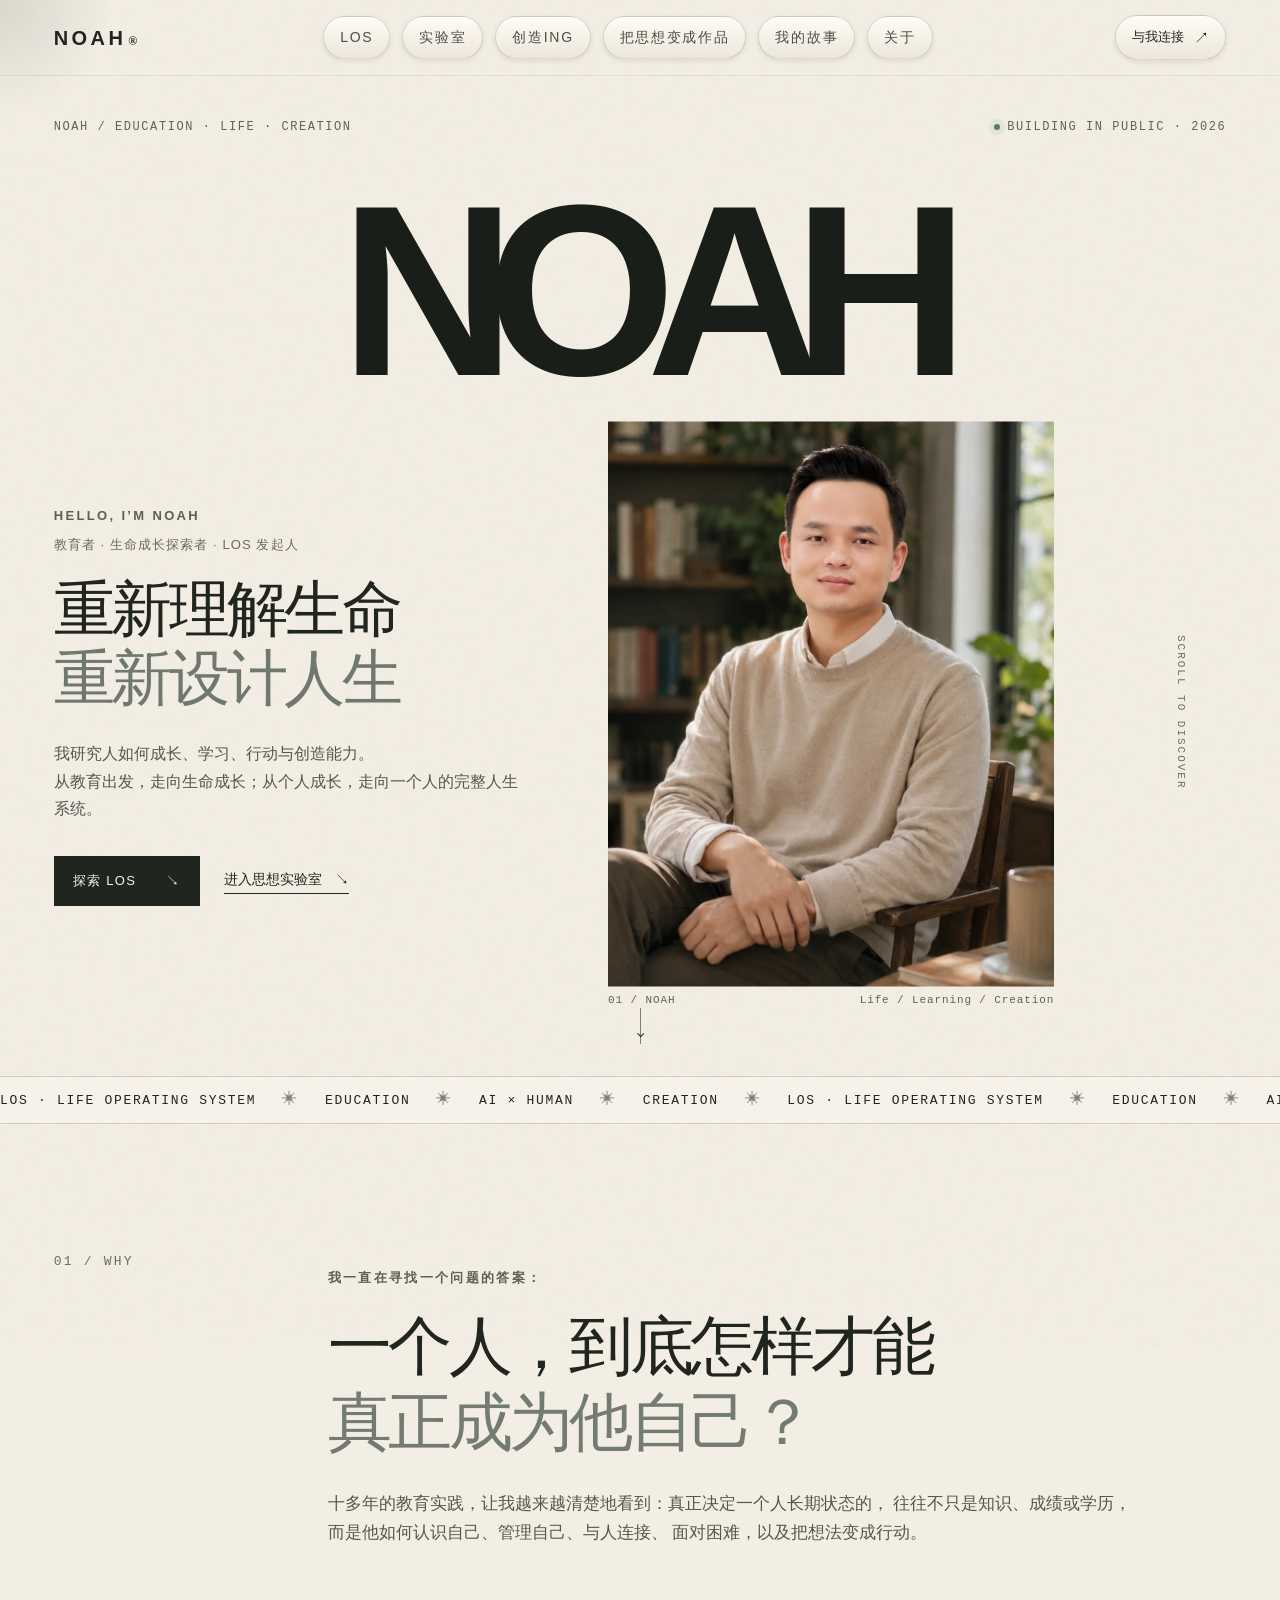
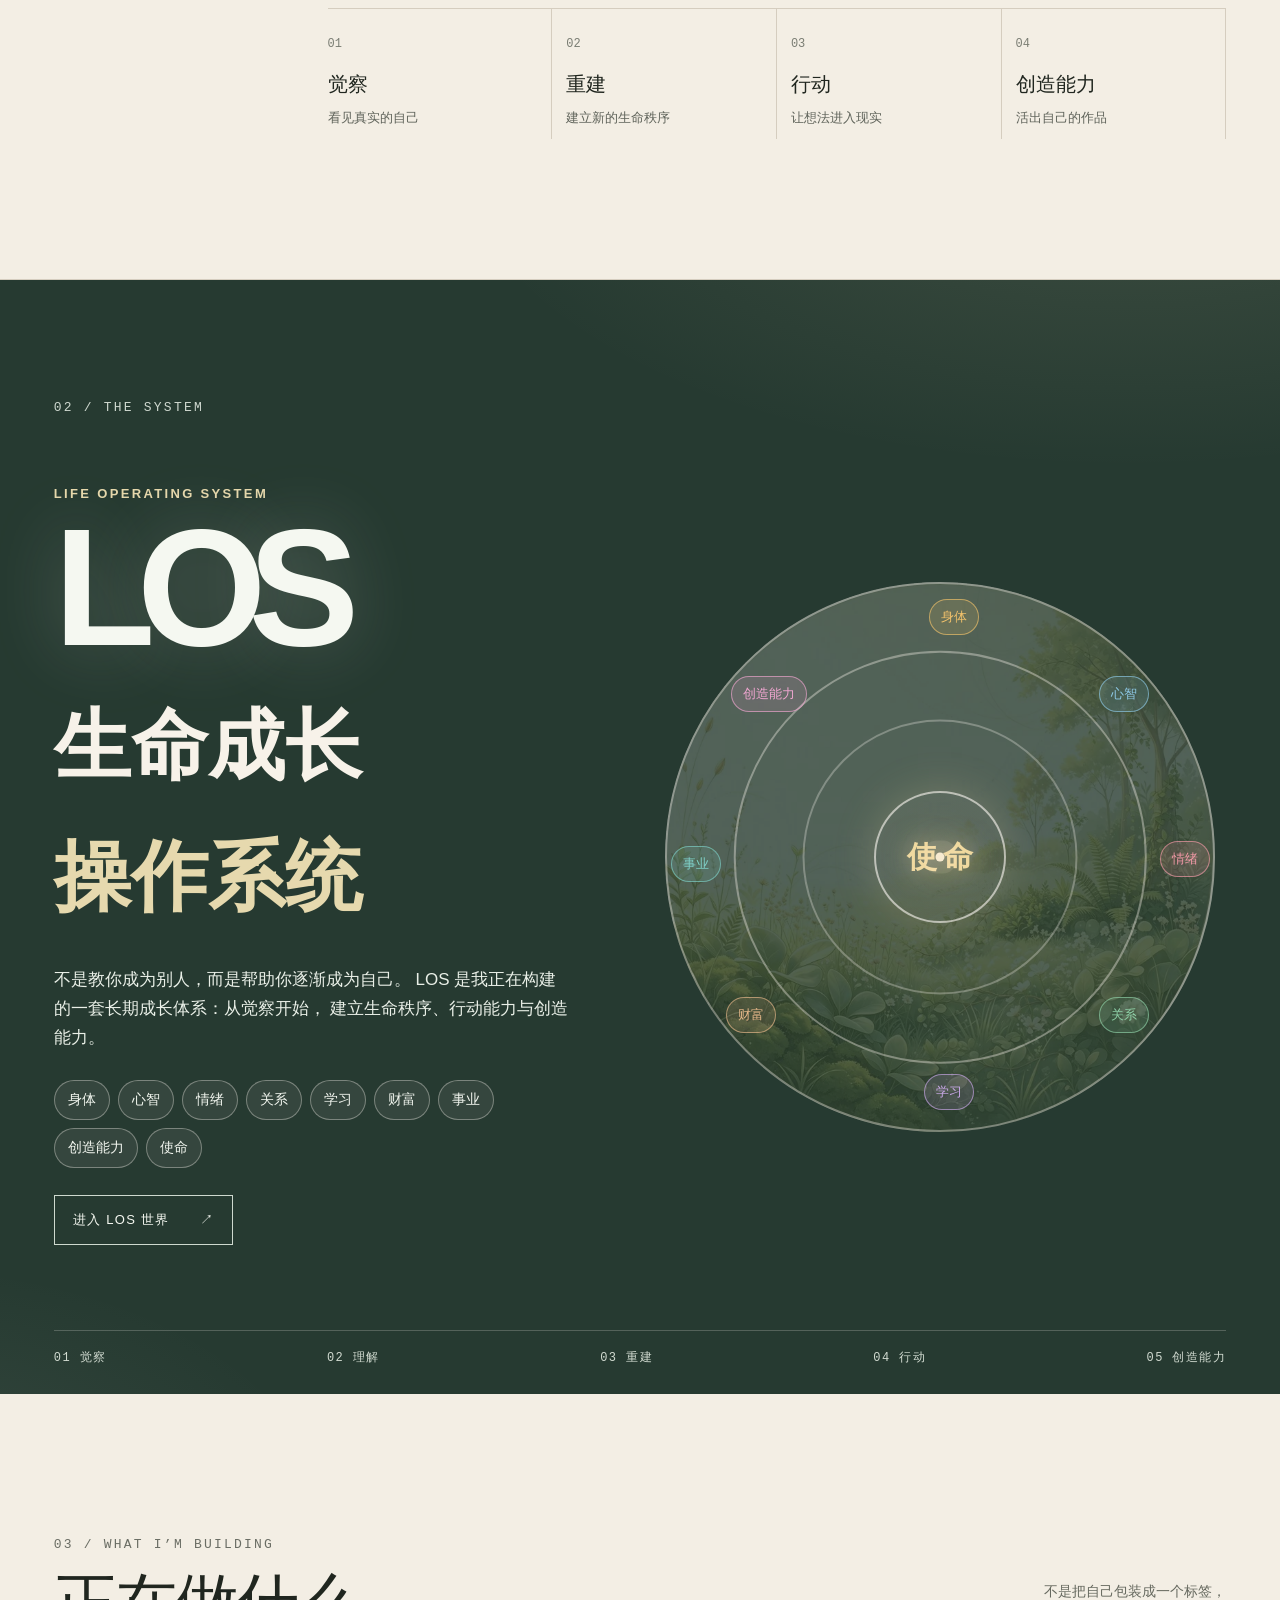
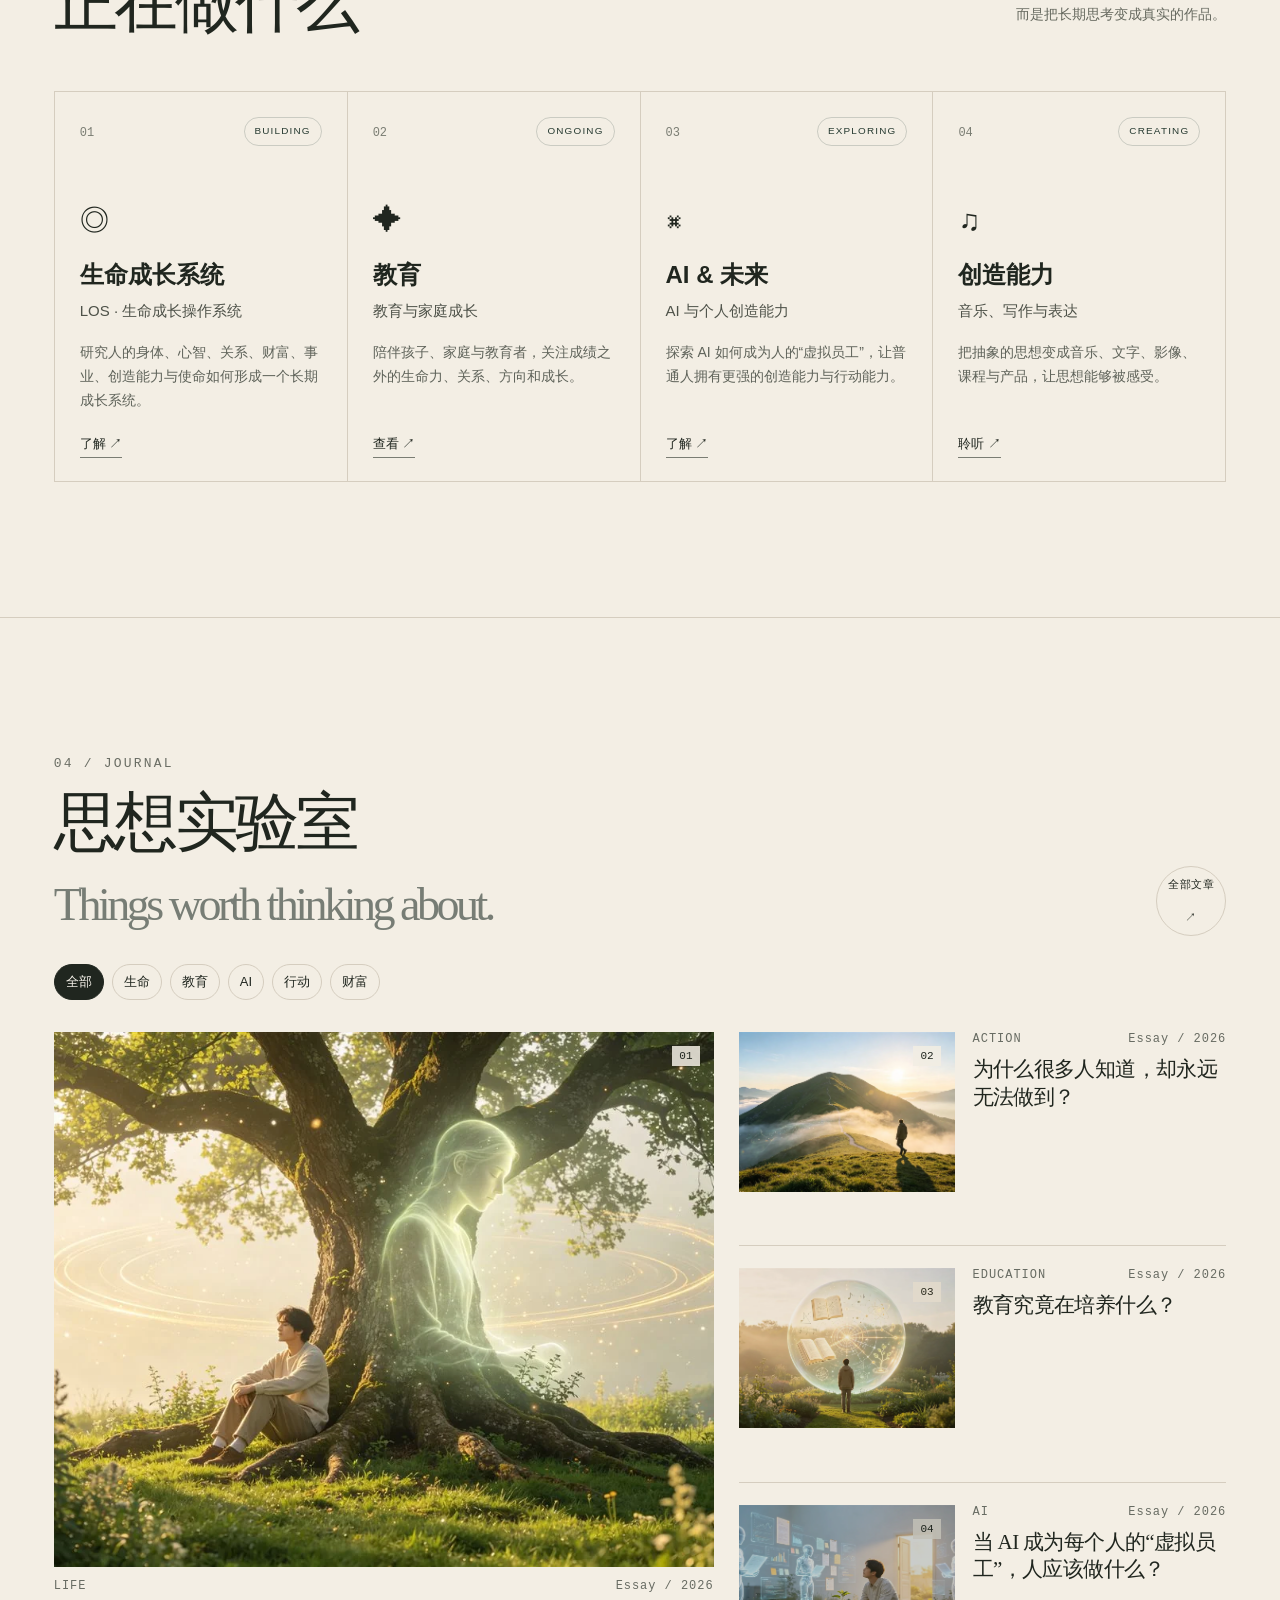
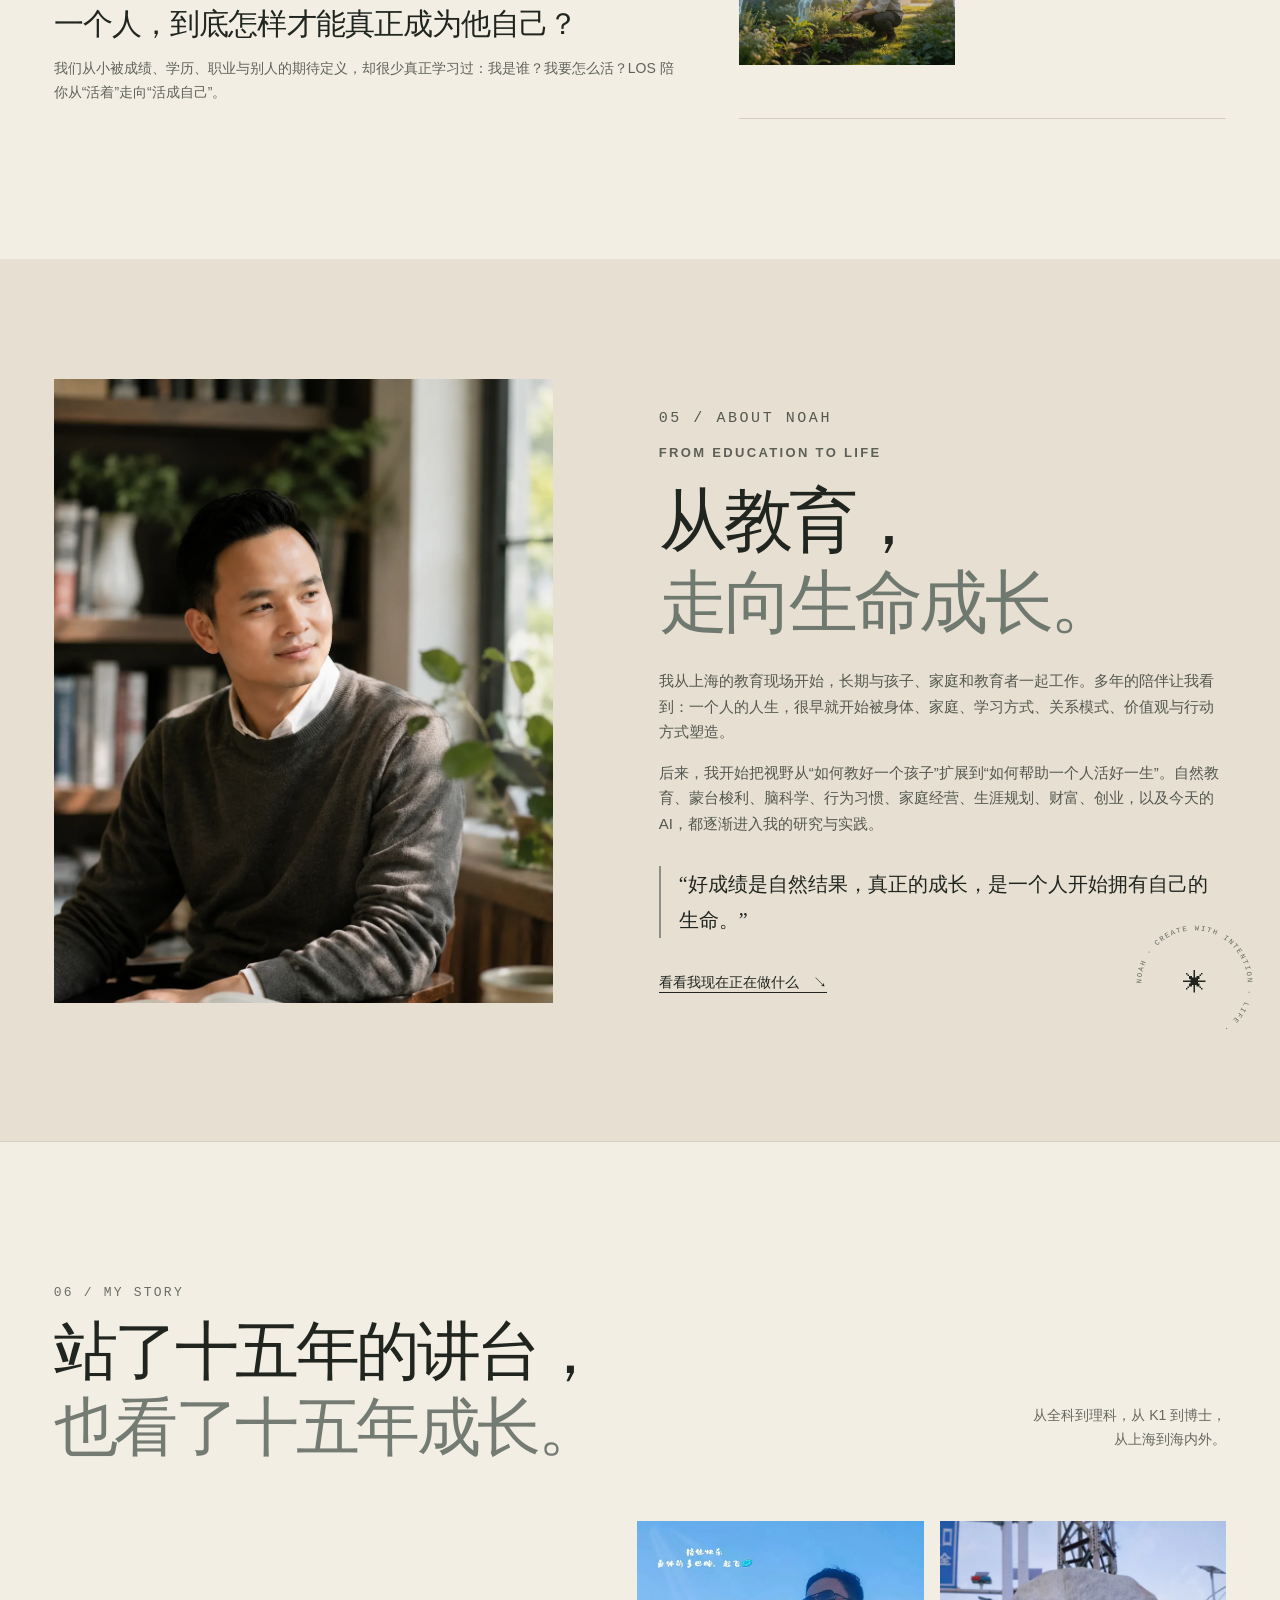
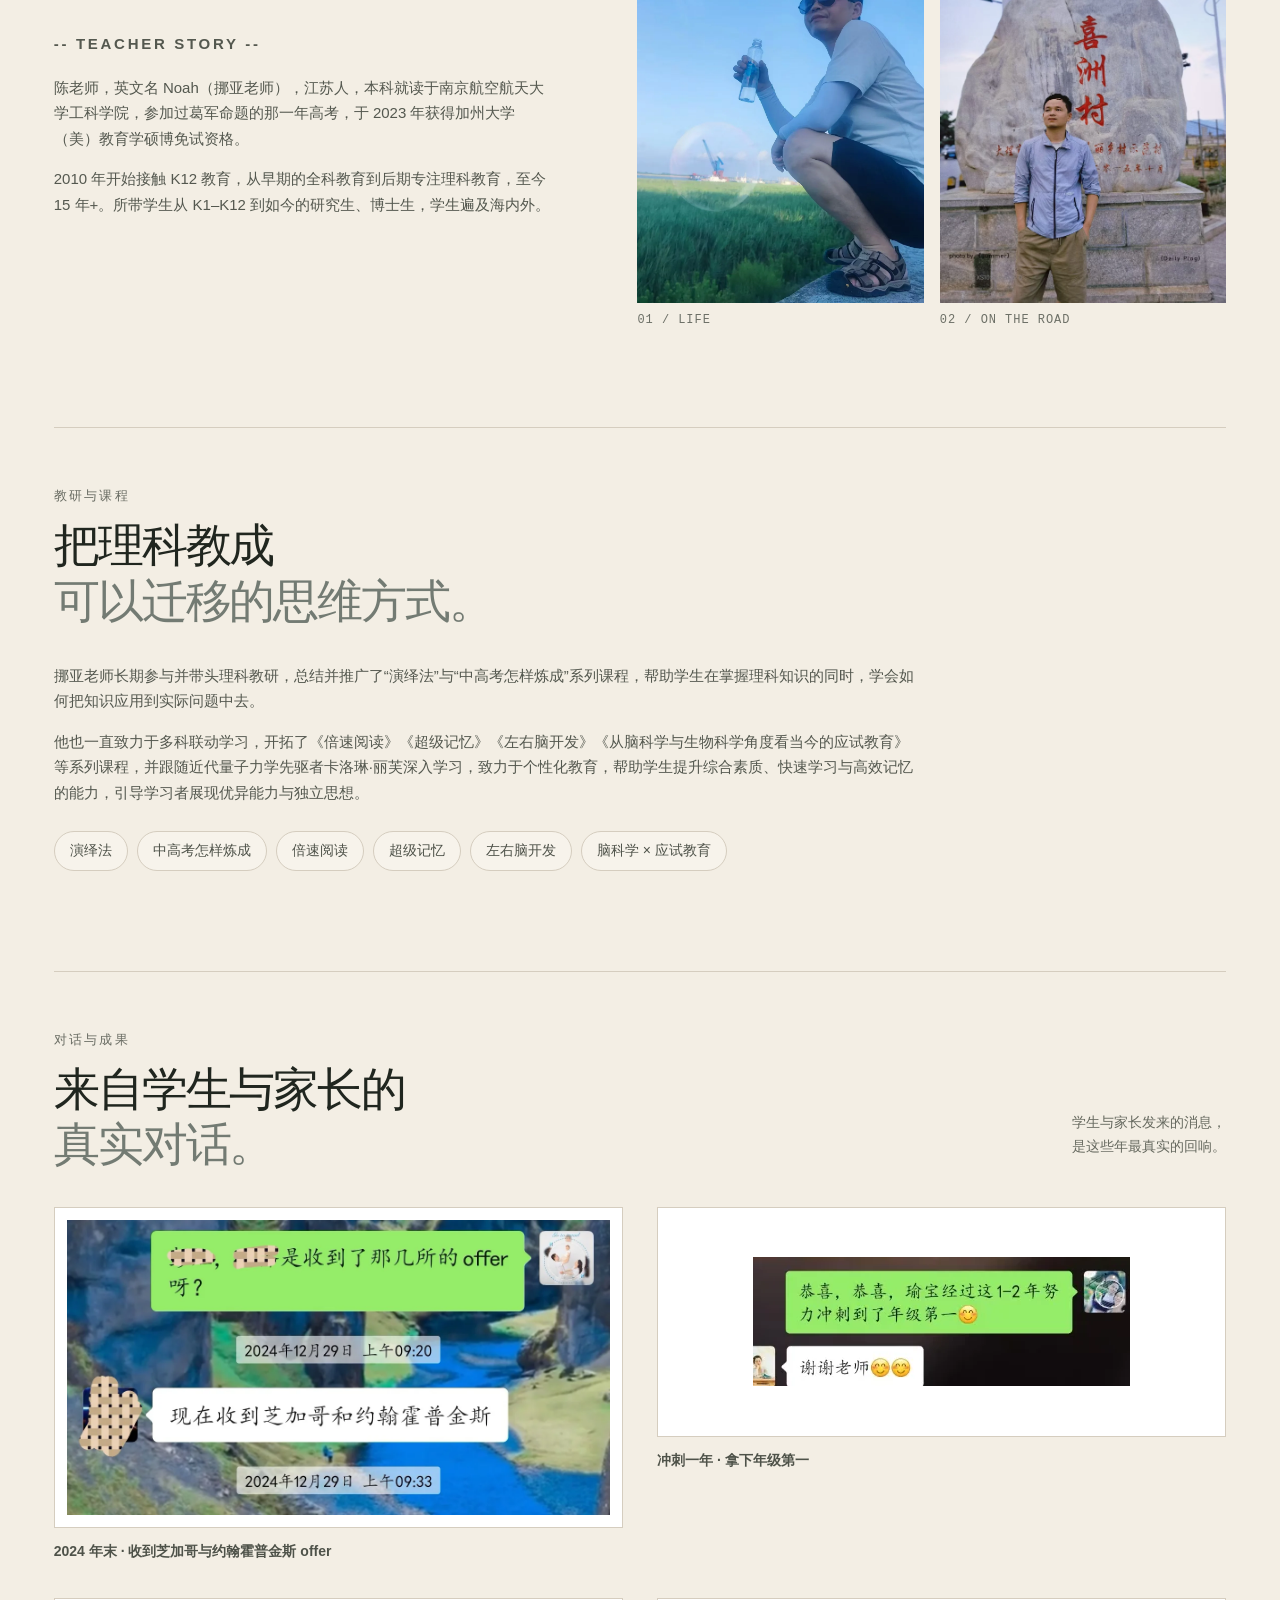
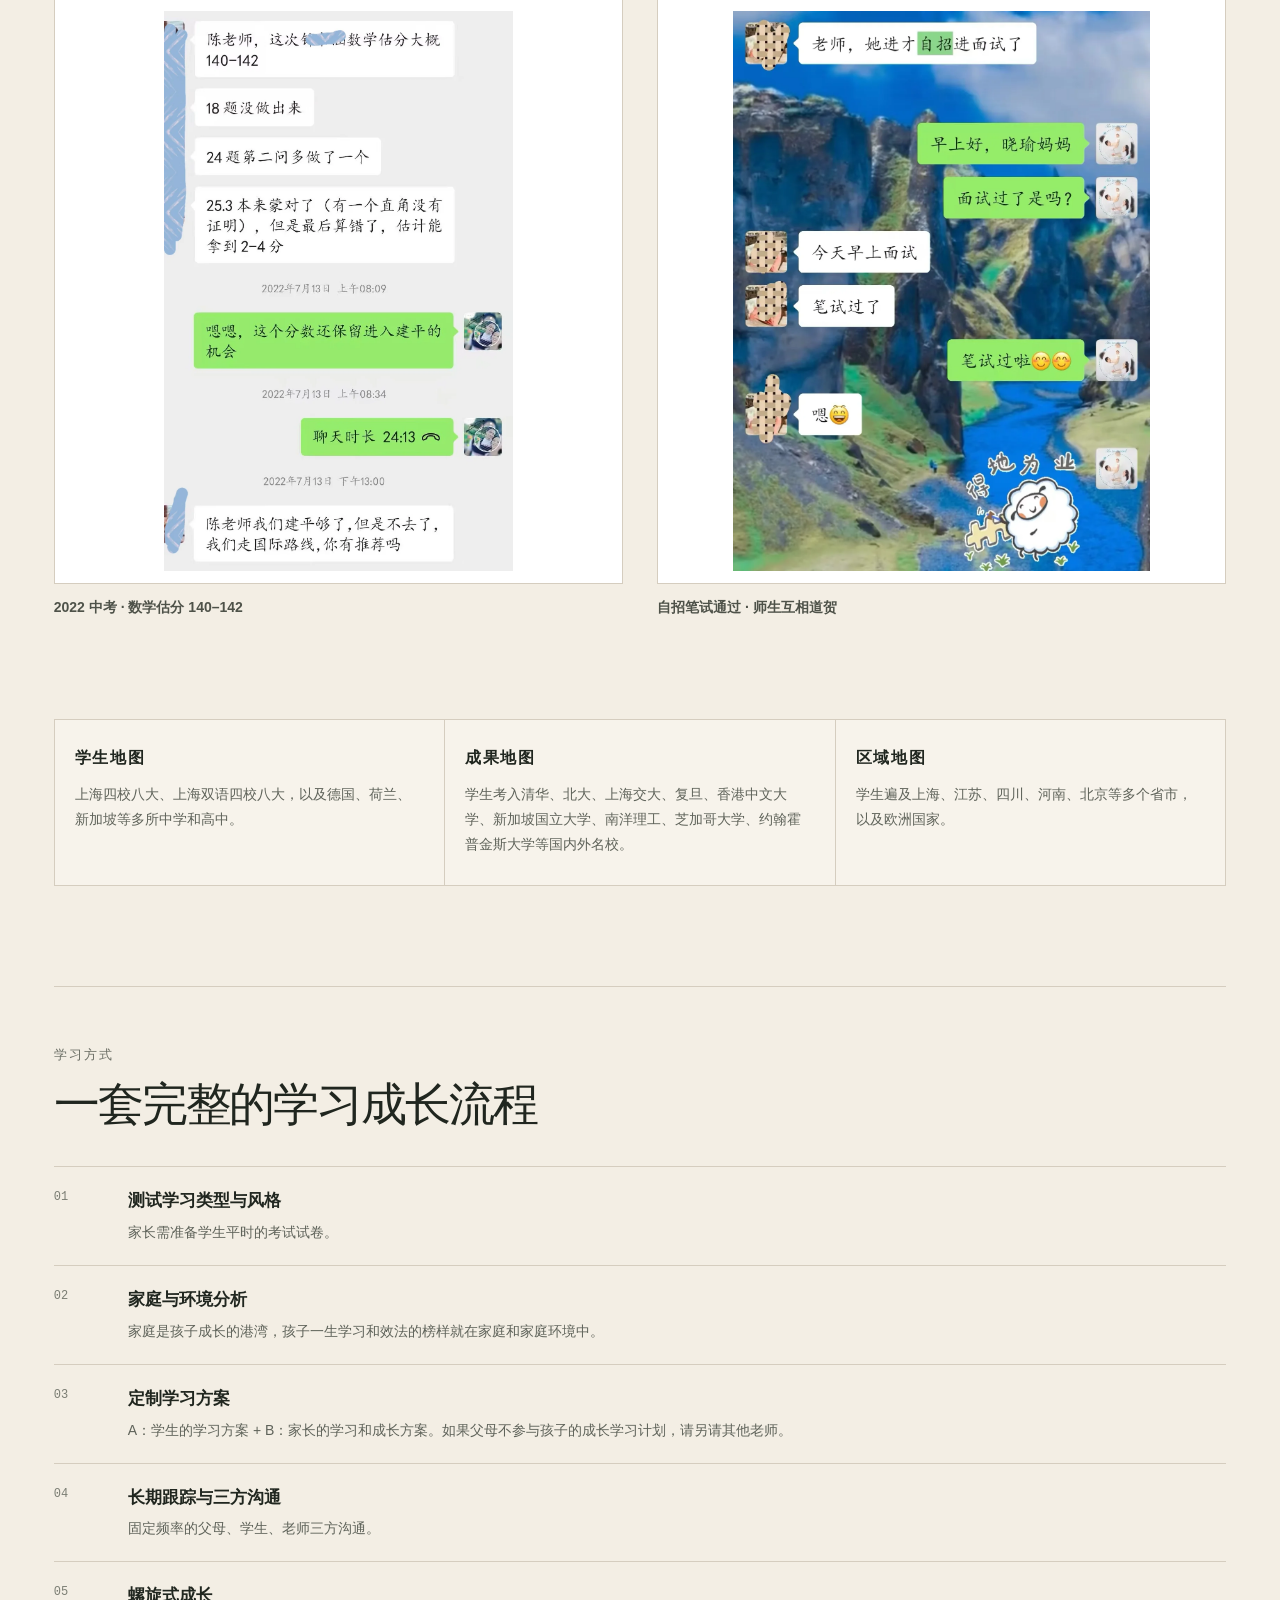
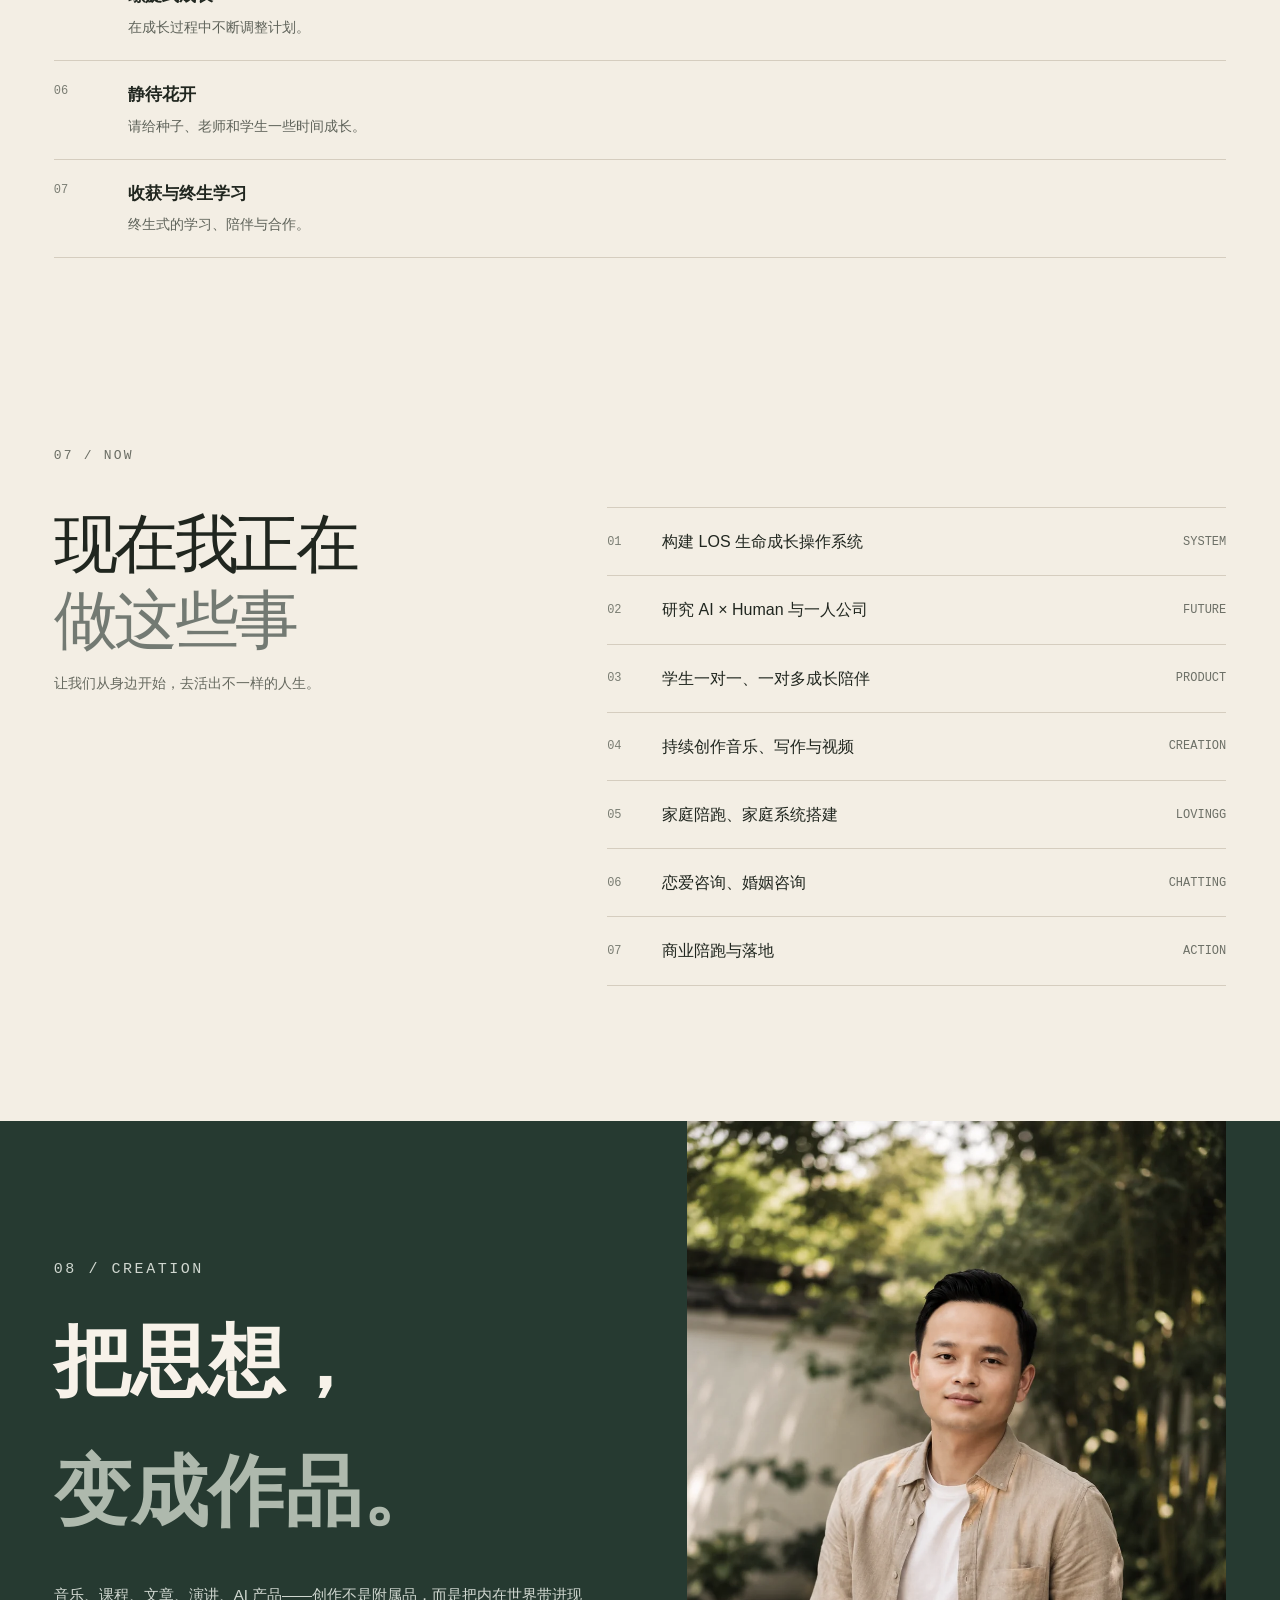
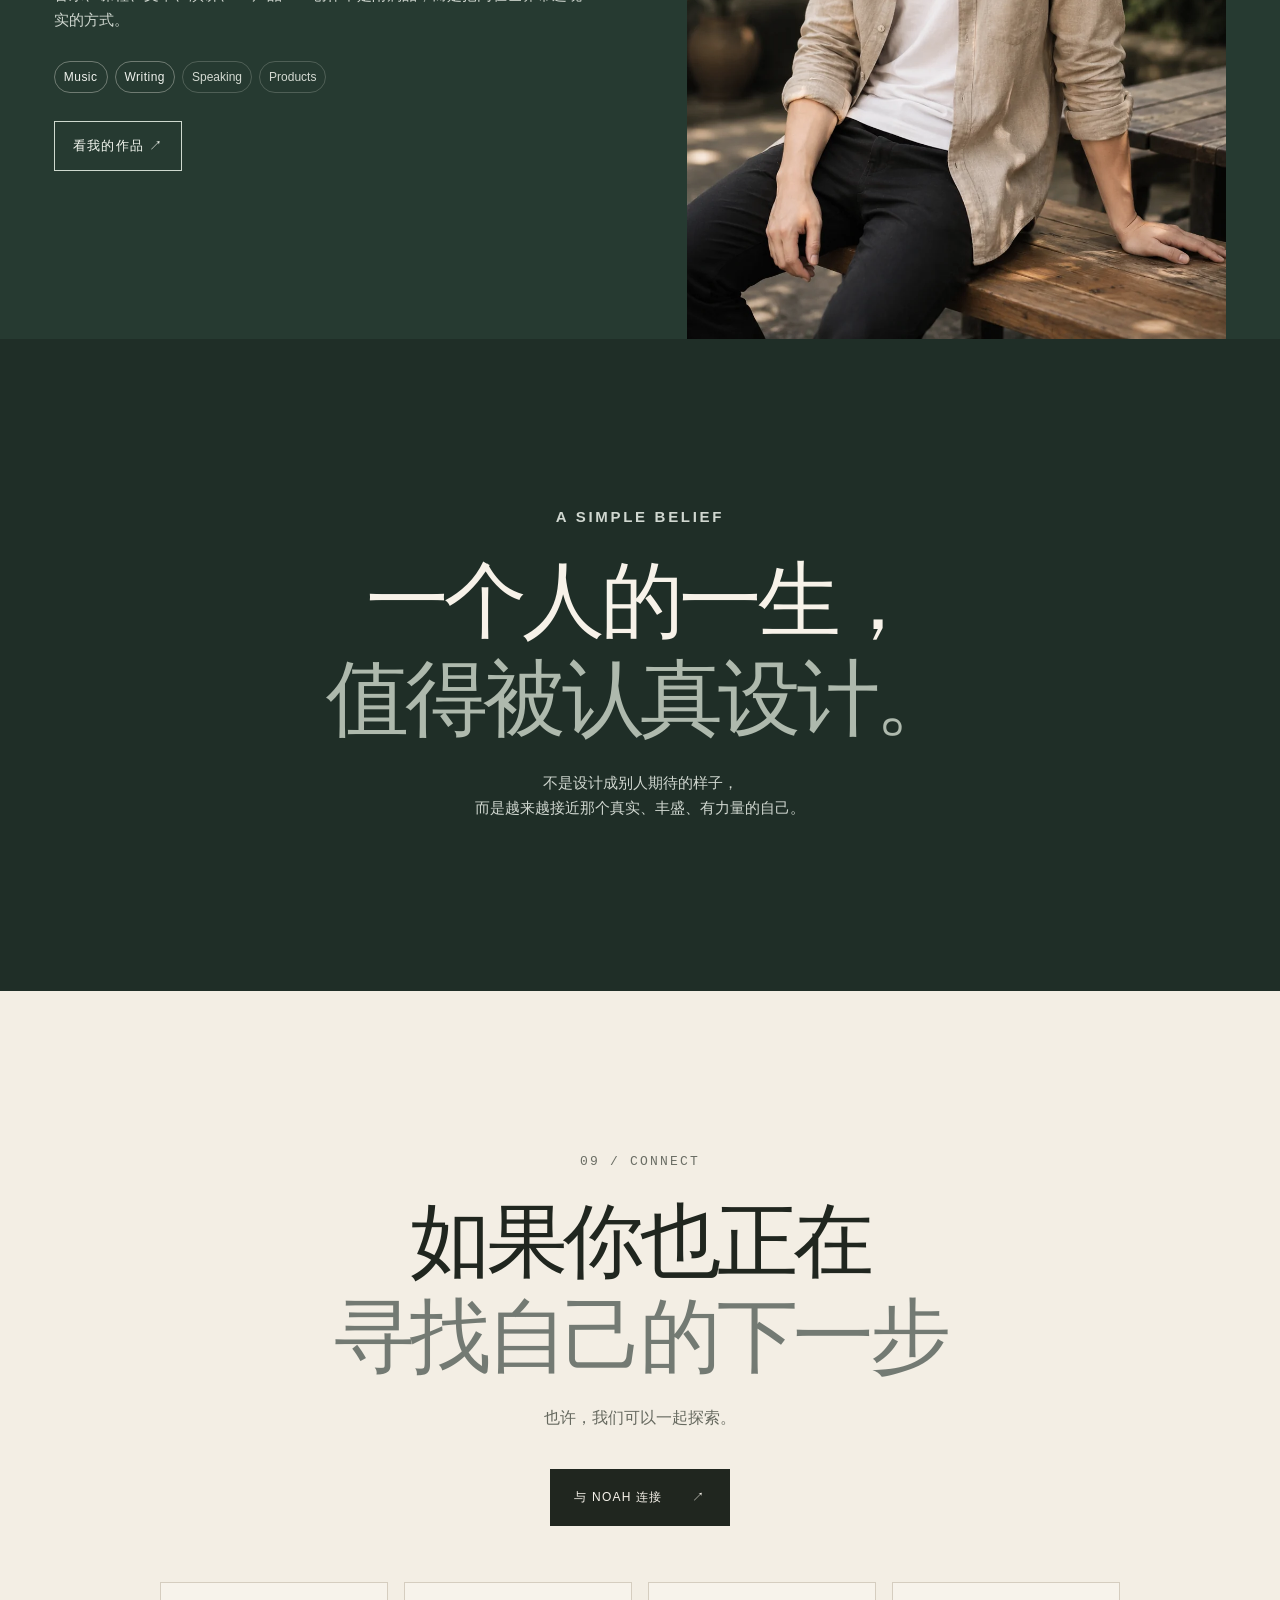
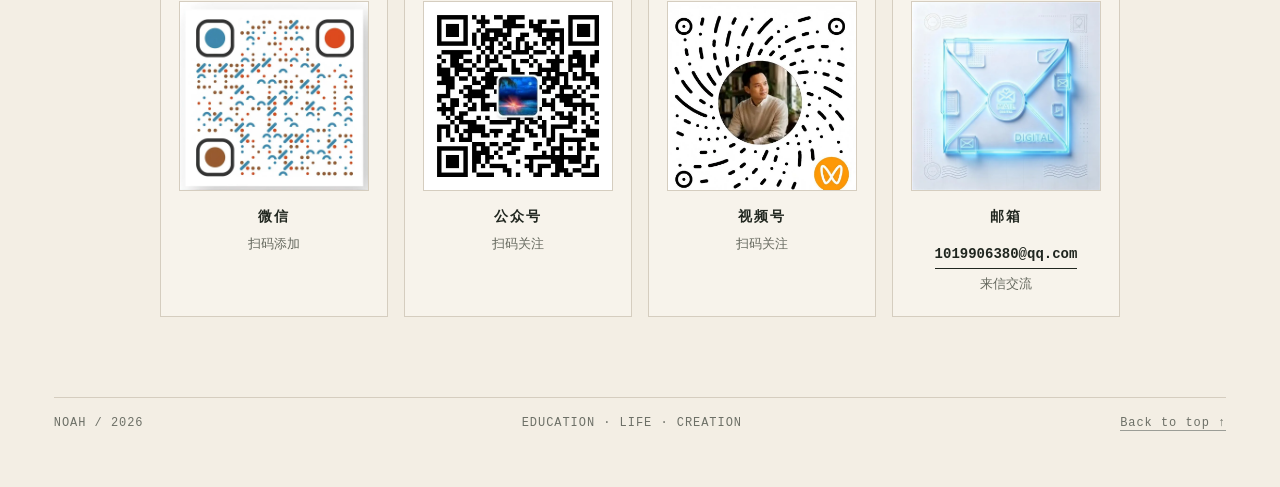
==== index.html @ 584a19ba "Add files via upload" ====
<!doctype html>
<html lang="zh-CN">
<head>
  <meta charset="utf-8">
  <meta name="viewport" content="width=device-width, initial-scale=1">
  <meta name="description" content="NOAH｜教育者、生命成长探索者、LOS生命成长操作系统发起人。探索生命成长、教育、AI与个人创造能力。">
  <meta name="theme-color" content="#f3efe5">
  <meta property="og:title" content="NOAH — Life / Learning / Creation">
  <meta property="og:description" content="重新理解生命，重新设计人生。">
  <link rel="icon" href="favicon.svg" type="image/svg+xml">
  <title>NOAH — Life / Learning / Creation</title>
  <link rel="stylesheet" href="styles.css">
</head>
<body>
  <div class="grain" aria-hidden="true"></div>
  <div class="cursor-glow" aria-hidden="true"></div>
  <div class="scroll-progress" aria-hidden="true"></div>

  <header class="site-header">
    <a class="brand magnetic" href="#top" data-strength="8">NOAH<span>®</span></a>
    <nav class="desktop-nav" aria-label="主导航">
      <a href="#los">LOS</a>
      <a href="#journal">实验室</a>
      <a href="#building">创造ing</a>
      <a href="#creation">把思想变成作品</a>
      <a href="#story">我的故事</a>
      <a href="#about">关于</a>
    </nav>
    <button class="connect-button magnetic" data-strength="12" type="button" data-open="connect">
      <span>与我连接</span><b>↗</b>
    </button>
    <button class="menu-button" type="button" aria-expanded="false" aria-label="打开导航"><i></i><i></i></button>
  </header>

  <div class="mobile-menu" aria-hidden="true">
    <a href="#los">生命成长</a>
    <a href="#journal">日志</a>
    <a href="#building">创造能力</a>
    <a href="#creation">把思想变成作品</a>
    <a href="#story">经历</a>
    <a href="#about">关于</a>
    <button type="button" data-open="connect">与我连接 ↗</button>
  </div>

  <main id="top">
    <section class="hero section-shell" data-theme="light">
      <div class="hero-top reveal">
        <span>NOAH / EDUCATION · LIFE · CREATION</span>
        <span class="status"><i></i> Building in public · 2026</span>
      </div>

      <div class="hero-wordmark" aria-label="NOAH">
        <span>N</span><span>O</span><span>A</span><span>H</span>
      </div>

      <div class="hero-stage">
        <div class="hero-copy">
          <p class="eyebrow reveal">Hello, I’m Noah</p>
          <p class="hero-role reveal">教育者 · 生命成长探索者 · LOS 发起人</p>
          <h1 class="reveal delay-1">重新理解生命<br><em>重新设计人生</em></h1>
          <p class="hero-intro reveal delay-2">
            我研究人如何成长、学习、行动与创造能力。<br>
            从教育出发，走向生命成长；从个人成长，走向一个人的完整人生系统。
          </p>
          <div class="hero-actions reveal delay-3">
            <a href="#los" class="pill-button magnetic" data-strength="10">探索 LOS <span>↘</span></a>
            <a href="#journal" class="text-link">进入思想实验室 <span>↘</span></a>
          </div>
        </div>

        <figure class="hero-image reveal image-reveal">
          <div class="parallax-image" data-speed="0.08">
            <img src="assets/noah-hero.webp" alt="Noah">
          </div>
          <figcaption>
            <span>01 / NOAH</span>
            <span>Life / Learning / Creation</span>
          </figcaption>
        </figure>

        <div class="vertical-note">SCROLL TO DISCOVER</div>
      </div>

      <a class="scroll-cue" href="#manifesto" aria-label="向下浏览"><span></span></a>
    </section>

    <section class="marquee" aria-label="核心关键词">
      <div class="marquee-track">
        <span>LOS · LIFE OPERATING SYSTEM</span><i>✳</i>
        <span>EDUCATION</span><i>✳</i>
        <span>AI × HUMAN</span><i>✳</i>
        <span>CREATION</span><i>✳</i>
        <span>LOS · LIFE OPERATING SYSTEM</span><i>✳</i>
        <span>EDUCATION</span><i>✳</i>
        <span>AI × 未来</span><i>✳</i>
        <span>CREATION</span><i>✳</i>
      </div>
    </section>

    <section id="manifesto" class="manifesto section-shell">
      <div class="section-kicker reveal">01 / WHY</div>
      <div class="manifesto-copy">
        <p class="eyebrow reveal">我一直在寻找一个问题的答案：</p>
        <h2 class="reveal">一个人，到底怎样才能<br><em>真正成为他自己？</em></h2>
        <p class="lead reveal">
          十多年的教育实践，让我越来越清楚地看到：真正决定一个人长期状态的，
          往往不只是知识、成绩或学历，而是他如何认识自己、管理自己、与人连接、
          面对困难，以及把想法变成行动。
        </p>
        <div class="principles reveal">
          <div><b>01</b><span>觉察</span><small>看见真实的自己</small></div>
          <div><b>02</b><span>重建</span><small>建立新的生命秩序</small></div>
          <div><b>03</b><span>行动</span><small>让想法进入现实</small></div>
          <div><b>04</b><span>创造能力</span><small>活出自己的作品</small></div>
        </div>
      </div>
    </section>

    <section id="los" class="los">
      <div class="section-shell">
        <div class="section-kicker light reveal">02 / THE SYSTEM</div>
        <div class="los-grid">
          <div class="los-copy">
            <p class="eyebrow light reveal">LIFE OPERATING SYSTEM</p>
            <div class="los-mark reveal">LOS</div>
            <h2 class="reveal">生命成长<br><em>操作系统</em></h2>
            <p class="los-lead reveal">
              不是教你成为别人，而是帮助你逐渐成为自己。
              LOS 是我正在构建的一套长期成长体系：从觉察开始，
              建立生命秩序、行动能力与创造能力。
            </p>
            <div class="los-tags reveal">
              <span>身体</span><span>心智</span><span>情绪</span><span>关系</span><span>学习</span>
              <span>财富</span><span>事业</span><span>创造能力</span><span>使命</span>
            </div>
            <button class="outline-light magnetic" data-strength="8" data-open="los">进入 LOS 世界 <span>↗</span></button>
          </div>
          <div class="los-visual reveal" aria-label="LOS生命成长系统">
            <div class="los-bg"><img src="assets/los-nature.webp" alt="" aria-hidden="true"></div>
            <div class="orbital orbit-a"></div>
            <div class="orbital orbit-b"></div>
            <div class="orbital orbit-c"></div>
            <div class="los-center"><strong>使命</strong></div>
            <span class="orbit-node node-1">身体</span><span class="orbit-node node-2">心智</span>
            <span class="orbit-node node-3">情绪</span><span class="orbit-node node-4">关系</span>
            <span class="orbit-node node-5">学习</span><span class="orbit-node node-6">财富</span>
            <span class="orbit-node node-7">事业</span><span class="orbit-node node-8">创造能力</span>
            <div class="orbit-core"></div>
          </div>
        </div>
        <div class="los-bottom reveal">
          <span>01 觉察</span><span>02 理解</span><span>03 重建</span><span>04 行动</span><span>05 创造能力</span>
        </div>
      </div>
    </section>

    <section id="building" class="building section-shell">
      <div class="section-heading">
        <div><p class="section-kicker reveal">03 / WHAT I’M BUILDING</p><h2 class="reveal">正在做什么</h2></div>
        <p class="heading-note reveal">不是把自己包装成一个标签，<br>而是把长期思考变成真实的作品。</p>
      </div>
      <div class="building-grid">
        <article class="build-card featured reveal">
          <span class="index">01</span><span class="build-status">BUILDING</span><div class="build-icon">◎</div>
          <h3>生命成长系统</h3><p class="sub">LOS · 生命成长操作系统</p>
          <p>研究人的身体、心智、关系、财富、事业、创造能力与使命如何形成一个长期成长系统。</p>
          <button class="card-link" data-open="los">了解 <span>↗</span></button>
        </article>
        <article class="build-card reveal">
          <span class="index">02</span><span class="build-status">ONGOING</span><div class="build-icon">✦</div>
          <h3>教育</h3><p class="sub">教育与家庭成长</p>
          <p>陪伴孩子、家庭与教育者，关注成绩之外的生命力、关系、方向和成长。</p>
          <button class="card-link" data-open="education">查看 <span>↗</span></button>
        </article>
        <article class="build-card reveal">
          <span class="index">03</span><span class="build-status">EXPLORING</span><div class="build-icon">⌘</div>
          <h3>AI & 未来</h3><p class="sub">AI 与个人创造能力</p>
          <p>探索 AI 如何成为人的“虚拟员工”，让普通人拥有更强的创造能力与行动能力。</p>
          <button class="card-link" data-open="ai">了解 <span>↗</span></button>
        </article>
        <article class="build-card reveal">
          <span class="index">04</span><span class="build-status">CREATING</span><div class="build-icon">♫</div>
          <h3>创造能力</h3><p class="sub">音乐、写作与表达</p>
          <p>把抽象的思想变成音乐、文字、影像、课程与产品，让思想能够被感受。</p>
          <button class="card-link" data-open="creation">聆听 <span>↗</span></button>
        </article>
      </div>
    </section>

    <section id="journal" class="journal section-shell">
      <div class="journal-head">
        <div><p class="section-kicker reveal">04 / JOURNAL</p><h2 class="reveal">思想实验室<br><em>Things worth thinking about.</em></h2></div>
        <button class="circle-link magnetic reveal" data-strength="10" data-open="journal">全部文章 <span>↗</span></button>
      </div>
      <div class="filter-row reveal">
        <button class="filter active" data-filter="all">全部</button>
        <button class="filter" data-filter="life">生命</button>
        <button class="filter" data-filter="education">教育</button>
        <button class="filter" data-filter="ai">AI</button>
        <button class="filter" data-filter="action">行动</button>
        <button class="filter" data-filter="wealth">财富</button>
      </div>

      <div class="journal-grid">
        <article class="journal-card hero-story reveal" data-category="life" data-open="article-1">
          <div class="journal-image"><img src="assets/journal-life.webp" alt="大树下静坐的生命成长"><span>01</span></div>
          <div class="meta"><span>LIFE</span><span>Essay / 2026</span></div>
          <h3>一个人，到底怎样才能真正成为他自己？</h3>
          <p>我们从小被成绩、学历、职业与别人的期待定义，却很少真正学习过：我是谁？我要怎么活？LOS 陪你从“活着”走向“活成自己”。</p>
          <div class="article-body">
            <p>我们从小被成绩、学历、职业、家庭角色和别人的期待定义，却很少有人真正学习过：我是谁？我想成为什么样的人？我这一生究竟要怎么活？</p>
            <p>LOS 生命成长系统，关注的不是教你成为“更优秀的别人”，而是帮助你觉察自己、理解自己、认识自己的天赋与需要，重新建立身体、情绪、关系、认知、事业与使命之间的生命秩序。</p>
            <p>因为真正的成长，不是拥有更多，而是越来越清楚：我是谁，我要什么，我为什么而活，以及如何把想法变成真实的人生。</p>
            <p>LOS，陪你从“活着”走向“活成自己”。</p>
          </div>
        </article>

        <div class="journal-side">
          <article class="journal-card compact reveal" data-category="action" data-open="article-2">
            <div class="compact-image"><img src="assets/journal-action.webp" alt="山顶看日出的人"><span>02</span></div>
            <div><div class="meta"><span>ACTION</span><span>Essay / 2026</span></div><h3>为什么很多人知道，却永远无法做到？</h3>
            <div class="article-body">
              <p>我们并不缺知识。很多人知道应该早睡、运动、阅读、学习，也知道应该改变自己，可真正能够持续做到的人却并不多。</p>
              <p>因为知道，是认知层面的改变；做到，是整个生命系统的改变。行动不仅取决于意志力，还受到身体状态、情绪、注意力、环境、习惯以及即时反馈的影响。</p>
              <p>所以，真正的成长不是不断给自己增加知识，而是建立一套能够让认知进入行动、行动形成反馈、反馈推动迭代的系统。LOS 关注的，正是这条从“我知道”到“我做到”，再到“我成为”的完整路径。</p>
              <p>成长，不是懂得更多，而是让知道的事情真正发生在生命里。</p>
            </div>
            </div>
          </article>
          <article class="journal-card compact reveal" data-category="education" data-open="article-3">
            <div class="compact-image warm"><img src="assets/journal-edu.webp" alt="花园中发光的知识球体"><span>03</span></div>
            <div><div class="meta"><span>EDUCATION</span><span>Essay / 2026</span></div><h3>教育究竟在培养什么？</h3>
            <div class="article-body">
              <p>如果教育只留下分数，孩子即使考上了好学校，也可能依然不知道自己是谁、喜欢什么、想去哪里，更不知道如何面对真实世界。</p>
              <p>真正的教育，不只是把知识装进孩子的大脑，更重要的是帮助一个人认识自己、发展天赋、建立思考能力、学会与人相处，并拥有面对挫折和选择人生的能力。</p>
              <p>我们希望培养的，不只是一个会考试的孩子，而是一个有生命力、有判断力、有责任感，能够认识自己、创造价值，并为自己人生负责的人。</p>
              <p>教育的终点，不是标准答案，而是一个真正能够走向世界、活出自己的人。</p>
            </div>
            </div>
          </article>
          <article class="journal-card compact reveal" data-category="ai" data-open="article-4">
            <div class="compact-image darken"><img src="assets/journal-ai.webp" alt="人与 AI 在花园中"><span>04</span></div>
            <div><div class="meta"><span>AI</span><span>Essay / 2026</span></div><h3>当 AI 成为每个人的“虚拟员工”，人应该做什么？</h3>
            <div class="article-body">
              <p>当 AI 可以帮助我们执行任务、搜索信息、整理资料，甚至完成越来越多的创作，未来真正稀缺的，可能不再只是“会做事的人”，而是知道为什么做、应该做什么，以及要创造什么的人。</p>
              <p>AI 可以替我们提高效率，却无法替我们决定人生的方向。</p>
              <p>所以，AI 时代真正需要升级的，不只是工具，而是人的判断力、创造力、审美力、关系能力与意义感。</p>
              <p>我们要学习的，不是与 AI 比谁更快，而是学会让 AI 成为自己的“虚拟员工”，把时间和生命还给真正重要的事情：思考、创造、连接、选择，并成为自己人生的主人。</p>
            </div>
            </div>
          </article>
        </div>
      </div>
    </section>

    <section id="about" class="about">
      <div class="section-shell about-grid">
        <div class="about-image reveal image-reveal"><img src="assets/noah-study.webp" alt="Noah 在书房"></div>
        <div class="about-copy">
          <p class="section-kicker reveal">05 / ABOUT NOAH</p>
          <p class="eyebrow reveal">From education to life</p>
          <h2 class="reveal">从教育，<br><em>走向生命成长。</em></h2>
          <p class="reveal">我从上海的教育现场开始，长期与孩子、家庭和教育者一起工作。多年的陪伴让我看到：一个人的人生，很早就开始被身体、家庭、学习方式、关系模式、价值观与行动方式塑造。</p>
          <p class="reveal">后来，我开始把视野从“如何教好一个孩子”扩展到“如何帮助一个人活好一生”。自然教育、蒙台梭利、脑科学、行为习惯、家庭经营、生涯规划、财富、创业，以及今天的 AI，都逐渐进入我的研究与实践。</p>
          <div class="quote reveal">“好成绩是自然结果，真正的成长，是一个人开始拥有自己的生命。”</div>
          <a class="text-link reveal" href="#now">看看我现在正在做什么 <span>↘</span></a>
        </div>
        <div class="about-stamp reveal" aria-hidden="true">
          <svg viewBox="0 0 180 180"><defs><path id="circlePath" d="M90,90 m-66,0 a66,66 0 1,1 132,0 a66,66 0 1,1 -132,0"/></defs><text><textPath href="#circlePath">NOAH · CREATE WITH INTENTION · LIFE · </textPath></svg>
          <b>✳</b>
        </div>
      </div>
    </section>

    <section id="story" class="story section-shell">
      <div class="story-heading">
        <div><p class="section-kicker reveal">06 / MY STORY</p><h2 class="reveal">站了十五年的讲台，<br><em>也看了十五年成长。</em></h2></div>
        <p class="heading-note reveal">从全科到理科，从 K1 到博士，<br>从上海到海内外。</p>
      </div>

      <div class="story-grid">
        <div class="story-bio">
          <p class="eyebrow reveal">-- Teacher Story --</p>
          <p class="reveal">陈老师，英文名 Noah（挪亚老师），江苏人，本科就读于南京航空航天大学工科学院，参加过葛军命题的那一年高考，于 2023 年获得加州大学（美）教育学硕博免试资格。</p>
          <p class="reveal">2010 年开始接触 K12 教育，从早期的全科教育到后期专注理科教育，至今 15 年+。所带学生从 K1–K12 到如今的研究生、博士生，学生遍及海内外。</p>
        </div>
        <div class="story-photos">
          <figure class="story-photo reveal image-reveal"><img src="assets/story-1.webp" alt="Noah 户外"><figcaption>01 / LIFE</figcaption></figure>
          <figure class="story-photo reveal image-reveal"><img src="assets/story-2.webp" alt="Noah 在喜洲"><figcaption>02 / ON THE ROAD</figcaption></figure>
        </div>
      </div>

      <div class="story-block">
        <div class="story-block-head">
          <div><p class="section-kicker reveal">教研与课程</p><h3 class="reveal">把理科教成<br><em>可以迁移的思维方式。</em></h3></div>
        </div>
        <div class="story-courses">
          <p class="reveal">挪亚老师长期参与并带头理科教研，总结并推广了“演绎法”与“中高考怎样炼成”系列课程，帮助学生在掌握理科知识的同时，学会如何把知识应用到实际问题中去。</p>
          <p class="reveal">他也一直致力于多科联动学习，开拓了《倍速阅读》《超级记忆》《左右脑开发》《从脑科学与生物科学角度看当今的应试教育》等系列课程，并跟随近代量子力学先驱者卡洛琳·丽芙深入学习，致力于个性化教育，帮助学生提升综合素质、快速学习与高效记忆的能力，引导学习者展现优异能力与独立思想。</p>
          <div class="course-tags reveal">
            <span>演绎法</span><span>中高考怎样炼成</span><span>倍速阅读</span><span>超级记忆</span><span>左右脑开发</span><span>脑科学 × 应试教育</span>
          </div>
        </div>
      </div>

      <div class="story-block">
        <div class="story-block-head">
          <div><p class="section-kicker reveal">对话与成果</p><h3 class="reveal">来自学生与家长的<br><em>真实对话。</em></h3></div>
          <p class="heading-note reveal">学生与家长发来的消息，<br>是这些年最真实的回响。</p>
        </div>
        <div class="dialogue-grid">
          <figure class="dialogue-card reveal">
            <div class="dialogue-img"><img src="assets/dialogue-1.webp" alt="收到芝加哥与约翰霍普金斯 offer 的对话"></div>
            <figcaption>2024 年末 · 收到芝加哥与约翰霍普金斯 offer</figcaption>
          </figure>
          <figure class="dialogue-card reveal">
            <div class="dialogue-img"><img src="assets/dialogue-2.webp" alt="冲刺年级第一的对话"></div>
            <figcaption>冲刺一年 · 拿下年级第一</figcaption>
          </figure>
          <figure class="dialogue-card reveal">
            <div class="dialogue-img"><img src="assets/dialogue-3.webp" alt="中考数学估分 140-142 的对话"></div>
            <figcaption>2022 中考 · 数学估分 140–142</figcaption>
          </figure>
          <figure class="dialogue-card reveal">
            <div class="dialogue-img"><img src="assets/dialogue-4.webp" alt="自招笔试通过的对话"></div>
            <figcaption>自招笔试通过 · 师生互相道贺</figcaption>
          </figure>
        </div>
      </div>

      <div class="maps-block">
        <div class="map-col reveal"><b>学生地图</b><p>上海四校八大、上海双语四校八大，以及德国、荷兰、新加坡等多所中学和高中。</p></div>
        <div class="map-col reveal"><b>成果地图</b><p>学生考入清华、北大、上海交大、复旦、香港中文大学、新加坡国立大学、南洋理工、芝加哥大学、约翰霍普金斯大学等国内外名校。</p></div>
        <div class="map-col reveal"><b>区域地图</b><p>学生遍及上海、江苏、四川、河南、北京等多个省市，以及欧洲国家。</p></div>
      </div>

      <div class="story-block">
        <div class="story-block-head">
          <div><p class="section-kicker reveal">学习方式</p><h3 class="reveal">一套完整的学习成长流程</h3></div>
        </div>
        <ol class="process-list">
          <li class="reveal"><span>01</span><div><strong>测试学习类型与风格</strong><small>家长需准备学生平时的考试试卷。</small></div></li>
          <li class="reveal"><span>02</span><div><strong>家庭与环境分析</strong><small>家庭是孩子成长的港湾，孩子一生学习和效法的榜样就在家庭和家庭环境中。</small></div></li>
          <li class="reveal"><span>03</span><div><strong>定制学习方案</strong><small>A：学生的学习方案 + B：家长的学习和成长方案。如果父母不参与孩子的成长学习计划，请另请其他老师。</small></div></li>
          <li class="reveal"><span>04</span><div><strong>长期跟踪与三方沟通</strong><small>固定频率的父母、学生、老师三方沟通。</small></div></li>
          <li class="reveal"><span>05</span><div><strong>螺旋式成长</strong><small>在成长过程中不断调整计划。</small></div></li>
          <li class="reveal"><span>06</span><div><strong>静待花开</strong><small>请给种子、老师和学生一些时间成长。</small></div></li>
          <li class="reveal"><span>07</span><div><strong>收获与终生学习</strong><small>终生式的学习、陪伴与合作。</small></div></li>
        </ol>
      </div>
    </section>

    <section id="now" class="now section-shell">
      <div class="section-kicker reveal">07 / NOW</div>
      <div class="now-grid">
        <div><h2 class="reveal">现在我正在<br><em>做这些事</em></h2><p class="reveal">让我们从身边开始，去活出不一样的人生。</p></div>
        <div class="now-list">
          <div class="now-item reveal"><span>01</span><strong>构建 LOS 生命成长操作系统</strong><em>System</em></div>
          <div class="now-item reveal"><span>02</span><strong>研究 AI × Human 与一人公司</strong><em>Future</em></div>
          <div class="now-item reveal"><span>03</span><strong>学生一对一、一对多成长陪伴</strong><em>Product</em></div>
          <div class="now-item reveal"><span>04</span><strong>持续创作音乐、写作与视频</strong><em>Creation</em></div>
 <div class="now-item reveal"><span>05</span><strong>家庭陪跑、家庭系统搭建</strong><em>Lovingg</em></div>
 <div class="now-item reveal"><span>06</span><strong>恋爱咨询、婚姻咨询</strong><em>Chatting</em></div>
 <div class="now-item reveal"><span>07</span><strong>商业陪跑与落地</strong><em>Action</em></div>
        </div>
      </div>
    </section>

    <section id="creation" class="creation">
      <div class="section-shell creation-shell">
        <div class="creation-copy">
          <p class="section-kicker light reveal">08 / CREATION</p>
          <h2 class="reveal">把思想，<br><em>变成作品。</em></h2>
          <p class="reveal">音乐、课程、文章、演讲、AI 产品——创作不是附属品，而是把内在世界带进现实的方式。</p>
          <div class="creation-tags reveal"><button type="button" class="creation-tag" data-open="music">Music</button><button type="button" class="creation-tag" data-open="writing">Writing</button><span>Speaking</span><span>Products</span></div>
          <button class="outline-light magnetic reveal" data-strength="8" data-open="creation">看我的作品 ↗</button>
        </div>
        <div class="creation-photo reveal"><img src="assets/noah-garden.webp" alt="Noah 在自然环境中"></div>
      </div>
    </section>

    <section class="belief section-shell">
      <div class="belief-inner">
        <p class="eyebrow light reveal">A SIMPLE BELIEF</p>
        <h2 class="reveal">一个人的一生，<br><em>值得被认真设计。</em></h2>
        <p class="reveal">不是设计成别人期待的样子，<br>而是越来越接近那个真实、丰盛、有力量的自己。</p>
      </div>
    </section>

    <section id="contact" class="contact section-shell">
      <p class="section-kicker reveal">09 / CONNECT</p>
      <h2 class="reveal">如果你也正在<br><em>寻找自己的下一步</em></h2>
      <p class="reveal">也许，我们可以一起探索。</p>
      <button class="big-contact magnetic reveal" data-strength="8" data-open="connect">与 Noah 连接 <span>↗</span></button>
      <div class="contact-channels reveal">
        <div class="channel">
          <div class="channel-qr"><img src="assets/qr-wechat.webp" alt="微信二维码"></div>
          <span class="channel-label">微信</span>
          <small>扫码添加</small>
        </div>
        <div class="channel">
          <div class="channel-qr"><img src="assets/qr-gongzhonghao.webp" alt="公众号二维码"></div>
          <span class="channel-label">公众号</span>
          <small>扫码关注</small>
        </div>
        <div class="channel">
          <div class="channel-qr contain"><img src="assets/qr-shipinhao.webp" alt="视频号二维码"></div>
          <span class="channel-label">视频号</span>
          <small>扫码关注</small>
        </div>
        <div class="channel channel-mail">
          <div class="channel-qr"><img src="assets/mail.webp" alt="邮箱来信交流"></div>
          <span class="channel-label">邮箱</span>
          <a class="mail-address" href="mailto:1019906380@qq.com">1019906380@qq.com</a>
          <small>来信交流</small>
        </div>
      </div>
      <div class="contact-foot reveal">
        <span>NOAH / 2026</span><span>EDUCATION · LIFE · CREATION</span><a href="#top">Back to top ↑</a>
      </div>
    </section>
  </main>

  <div class="modal-backdrop" id="modal" aria-hidden="true">
    <footer class="site-footer section-shell">
    <div><strong>NOAH</strong><span>重新理解生命 · 重新设计人生</span></div>
    <div class="footer-meta"><span>HTML · CSS · JS</span><span>Static / No Backend</span><span>© 2026 NOAH</span></div>
  </footer>

  <div class="modal" role="dialog" aria-modal="true" aria-label="内容">
      <button class="modal-close" aria-label="关闭">×</button>
      <div id="modal-content"></div>
    </div>
  </div>

  <script src="script.js"></script>
</body>
</html>
---- styles.css ----
:root{
  --bg:#f3eee4;--paper:#f7f3eb;--soft:#e7dfd2;--ink:#20261f;--muted:#66695f;
  --line:#d5cdbf;--forest:#263a31;--forest2:#31483c;--light:#f7f2e9;
  --serif:Georgia,"Noto Serif SC","Songti SC",serif;--sans:"Avenir Next","PingFang SC","Microsoft YaHei",sans-serif;
  --mono:"SFMono-Regular",Consolas,monospace;--max:1280px
}
*{box-sizing:border-box}html{scroll-behavior:smooth}
body{margin:0;background:var(--bg);color:var(--ink);font-family:var(--sans);line-height:1.7;overflow-x:hidden}
body.modal-open{overflow:hidden}
a{text-decoration:none;color:inherit}button{font:inherit;color:inherit;cursor:pointer}
.grain{position:fixed;inset:-50%;z-index:50;pointer-events:none;opacity:.055;mix-blend-mode:multiply;background-image:url("data:image/svg+xml,%3Csvg viewBox='0 0 160 160' xmlns='http://www.w3.org/2000/svg'%3E%3Cfilter id='n'%3E%3CfeTurbulence type='fractalNoise' baseFrequency='.92' numOctaves='4' stitchTiles='stitch'/%3E%3C/filter%3E%3Crect width='100%25' height='100%25' filter='url(%23n)' opacity='.6'/%3E%3C/svg%3E")}
.cursor-glow{position:fixed;z-index:49;left:0;top:0;width:240px;height:240px;border-radius:50%;pointer-events:none;background:radial-gradient(circle,rgba(52,76,63,.13),rgba(52,76,63,0) 68%);transform:translate(-50%,-50%);mix-blend-mode:multiply}
.scroll-progress{position:fixed;z-index:60;top:0;left:0;width:0;height:2px;background:var(--ink)}
.site-header{position:fixed;z-index:40;inset:0 0 auto;height:76px;padding:0 4.2vw;display:flex;align-items:center;justify-content:space-between;background:rgba(243,238,228,.82);backdrop-filter:blur(16px);border-bottom:1px solid rgba(32,38,31,.08)}
.brand{font-size:20px;font-weight:800;letter-spacing:.17em}.brand span{font-family:var(--serif);font-size:12px;margin-left:2px}
.desktop-nav{display:flex;gap:12px;font-size:14px;text-transform:uppercase;letter-spacing:.12em;color:#4b4f47}
.desktop-nav a{position:relative;padding:9px 16px;border-radius:999px;border:1px solid rgba(32,38,31,.16);background:linear-gradient(180deg,rgba(255,253,248,.96),rgba(238,231,218,.92));box-shadow:0 2px 5px rgba(32,38,31,.10),inset 0 1px 0 rgba(255,255,255,.95);transition:transform .28s cubic-bezier(.2,.8,.2,1),background .28s,box-shadow .28s,border-color .28s,color .25s}
.desktop-nav a:hover{color:var(--ink);background:linear-gradient(180deg,#fffdf8,#f6f0e4);border-color:rgba(32,38,31,.24);transform:translateY(-2px);box-shadow:0 12px 26px rgba(32,38,31,.18),0 3px 8px rgba(32,38,31,.10),inset 0 1px 0 rgba(255,255,255,.98)}
.desktop-nav a:active{transform:translateY(0);box-shadow:inset 0 2px 6px rgba(32,38,31,.12),0 1px 2px rgba(32,38,31,.08)}
.connect-button{border:1px solid rgba(32,38,31,.16);border-radius:999px;padding:9px 16px;font-size:13px;display:flex;gap:10px;align-items:center;background:linear-gradient(180deg,rgba(255,253,248,.96),rgba(238,231,218,.92));box-shadow:0 2px 5px rgba(32,38,31,.10),inset 0 1px 0 rgba(255,255,255,.95);transition:transform .28s cubic-bezier(.2,.8,.2,1),background .28s,box-shadow .28s,border-color .28s}
.connect-button:hover{transform:translateY(-2px);background:linear-gradient(180deg,#fffdf8,#f6f0e4);border-color:rgba(32,38,31,.24);box-shadow:0 12px 26px rgba(32,38,31,.18),0 3px 8px rgba(32,38,31,.10),inset 0 1px 0 rgba(255,255,255,.98)}
.connect-button:active{transform:translateY(0);box-shadow:inset 0 2px 6px rgba(32,38,31,.12)}
.connect-button b{font-size:15px;font-weight:400}
.menu-button{display:none;border:0;background:none;padding:6px}.menu-button i{display:block;width:24px;height:1px;background:var(--ink);margin:5px}
.mobile-menu{display:none}
.mobile-menu a,.mobile-menu button{border-radius:999px;border:1px solid rgba(32,38,31,.14);background:linear-gradient(180deg,rgba(255,253,248,.95),rgba(238,231,218,.9));padding:11px 16px;transition:transform .25s,background .25s,box-shadow .25s;box-shadow:0 2px 5px rgba(32,38,31,.08),inset 0 1px 0 rgba(255,255,255,.9)}
.mobile-menu a:hover,.mobile-menu button:hover{background:linear-gradient(180deg,#fffdf8,#f6f0e4);transform:translateX(5px);box-shadow:0 8px 20px rgba(32,38,31,.14),inset 0 1px 0 rgba(255,255,255,.95)}

.section-shell{max-width:var(--max);margin:auto;padding-left:4.2vw;padding-right:4.2vw}
.hero{min-height:100vh;padding-top:120px;padding-bottom:70px;position:relative}
.hero-top{display:flex;justify-content:space-between;gap:20px;font:12px var(--mono);letter-spacing:.13em;text-transform:uppercase;color:#5f635a}
.status{display:flex;align-items:center;gap:7px}.status i{width:6px;height:6px;border-radius:50%;background:#5a7d62;display:inline-block;box-shadow:0 0 0 5px rgba(90,125,98,.09)}
.hero-wordmark{font-size:clamp(92px,19vw,265px);font-weight:800;line-height:.8;letter-spacing:-.12em;margin:60px 0 30px;color:#191e19;display:flex;justify-content:center;overflow:hidden}
.hero-wordmark span{display:inline-block;transform:translateY(100%);animation:word-in .95s cubic-bezier(.22,.8,.24,1) forwards}.hero-wordmark span:nth-child(2){animation-delay:.08s}.hero-wordmark span:nth-child(3){animation-delay:.16s}.hero-wordmark span:nth-child(4){animation-delay:.24s}.hero-wordmark span:nth-child(5){animation-delay:.32s}
@keyframes word-in{to{transform:none}}
.hero-stage{display:grid;grid-template-columns:.9fr .85fr 90px;gap:7%;align-items:center}.hero-copy{padding-bottom:3vh}.eyebrow{font-size:13px;letter-spacing:.18em;text-transform:uppercase;color:#5c6057;font-weight:700}.hero h1{font-family:var(--serif);font-weight:500;font-size:clamp(42px,4.8vw,66px);line-height:1.12;letter-spacing:-.055em;margin:18px 0 28px}.hero h1 em{font-style:normal;color:#70786f}
.hero-intro{font-size:16px;color:#54584f;max-width:610px}.hero-actions{display:flex;gap:24px;align-items:center;margin-top:34px}.pill-button,.outline-light,.big-contact{border:1px solid var(--ink);background:var(--ink);color:var(--paper);padding:13px 18px;font-size:13px;text-transform:uppercase;letter-spacing:.1em;display:inline-flex;gap:30px;align-items:center}.text-link{font-size:14px;border-bottom:1px solid var(--ink);padding-bottom:2px}.text-link span{margin-left:10px}
.hero-image{margin:0;position:relative}.hero-image .parallax-image{overflow:hidden}.hero-image img{width:100%;aspect-ratio:4/5;object-fit:cover;transform:scale(1.06);transition:transform 1s cubic-bezier(.2,.8,.2,1)}.hero-image:hover img{transform:scale(1.01)}
.hero-image figcaption{display:flex;justify-content:space-between;margin-top:10px;font:11px var(--mono);letter-spacing:.08em;color:#5f635a}.vertical-note{writing-mode:vertical-rl;font:11px var(--mono);letter-spacing:.18em;color:#6d7067;justify-self:center}
.scroll-cue{position:absolute;left:50%;bottom:18px;width:30px;height:50px;transform:translateX(-50%)}.scroll-cue:before{content:"";position:absolute;left:50%;top:0;height:36px;border-left:1px solid #7d7f77}.scroll-cue span{position:absolute;left:50%;top:25px;width:5px;height:5px;border-right:1px solid var(--ink);border-bottom:1px solid var(--ink);transform:rotate(45deg) translateX(-50%);animation:bounce 1.8s infinite}@keyframes bounce{0%,100%{opacity:.3;transform:rotate(45deg) translate(-50%,0)}50%{opacity:1;transform:rotate(45deg) translate(-50%,8px)}}
.marquee{overflow:hidden;border-top:1px solid var(--line);border-bottom:1px solid var(--line);background:var(--paper);white-space:nowrap}.marquee-track{display:inline-flex;gap:26px;align-items:center;padding:14px 0;min-width:max-content;animation:marquee 26s linear infinite;font:13px var(--mono);letter-spacing:.13em}.marquee i{font-style:normal;font-size:15px;color:#7f847a}@keyframes marquee{to{transform:translateX(-50%)}}

.manifesto{display:grid;grid-template-columns:180px 1fr;gap:8%;padding-top:130px;padding-bottom:140px;border-bottom:1px solid var(--line)}.section-kicker{font:13px var(--mono);letter-spacing:.17em;text-transform:uppercase;color:#6a6d64;font-weight:500}
.manifesto h2,.building h2,.journal h2,.about h2,.now h2,.belief h2,.contact h2{font-family:var(--serif);font-weight:500;line-height:1.18;letter-spacing:-.055em}.manifesto h2{font-size:clamp(42px,5vw,72px);margin:20px 0 30px}.manifesto h2 em{font-style:normal;color:#737b73}.manifesto .lead{font-size:17px;max-width:820px;color:#54584f}.principles{display:grid;grid-template-columns:repeat(4,1fr);border-top:1px solid var(--line);margin-top:60px}.principles>div{padding:19px 14px 8px 0;border-right:1px solid var(--line);min-height:120px}.principles>div+div{padding-left:14px}.principles b{font:12px var(--mono);color:#7a7d73}.principles span{display:block;font-size:20px;margin:12px 0 2px}.principles small{font-size:13px;color:#5f635a}

.los{background:var(--forest);color:var(--light);padding:120px 0 0;overflow:hidden;background-image:radial-gradient(1100px 520px at 88% -12%,rgba(233,221,180,.12),transparent 62%),radial-gradient(800px 480px at -8% 112%,rgba(214,226,214,.09),transparent 55%)}.los-grid{display:grid;grid-template-columns:.95fr 1.05fr;gap:7%;align-items:center;padding:55px 0 85px}.light{color:#cfd8cf}.los-mark{font-size:clamp(92px,13vw,190px);font-weight:800;line-height:.82;letter-spacing:-.11em;margin:14px 0 25px;color:#f5f8f1;text-shadow:0 0 70px rgba(246,242,234,.22)}.los h2{font-size:clamp(46px,6vw,82px);margin:0 0 25px}.los h2 em{font-style:normal;color:#e6d9ae}.los .eyebrow.light{color:#e5d7ab}.los-lead{color:#e9efe7;max-width:600px;font-size:17px}.los-tags{display:flex;flex-wrap:wrap;gap:8px;margin:27px 0}.los-tags span{border:1px solid rgba(246,242,234,.36);border-radius:999px;padding:7px 13px;font-size:14px;color:#f2f6ef;background:rgba(246,242,234,.07)}.creation-tags span{border:1px solid rgba(246,242,234,.2);border-radius:999px;padding:5px 9px;font-size:12px;color:#d4dad2}
.creation-tag{border:1px solid rgba(246,242,234,.35);border-radius:999px;padding:5px 9px;font-size:12px;color:#f0f3ee;background:transparent;cursor:pointer;letter-spacing:.04em;transition:.25s}
.creation-tag:hover{background:rgba(246,242,234,.16);border-color:rgba(246,242,234,.6);transform:translateY(-1px);box-shadow:0 6px 14px rgba(0,0,0,.26)}.outline-light{border-color:#cfd9cf;background:transparent;color:#f5f8f1}
.los-visual{width:min(550px,100%);aspect-ratio:1;position:relative;margin:auto}.los-bg{position:absolute;inset:0;border-radius:50%;overflow:hidden;z-index:0;pointer-events:none;opacity:.2}.los-bg img{width:100%;height:100%;object-fit:cover}.orbital{position:absolute;border:2.5px solid rgba(246,242,234,.38);border-radius:50%;left:50%;top:50%;transform:translate(-50%,-50%);animation:spin 28s linear infinite}.orbit-a{width:100%;height:100%}.orbit-b{width:75%;height:75%;animation-direction:reverse;animation-duration:22s}.orbit-c{width:50%;height:50%;animation-duration:17s;border-color:rgba(246,242,234,.3)}@keyframes spin{to{transform:translate(-50%,-50%) rotate(360deg)}}.los-center{position:absolute;inset:38%;border:2px solid rgba(246,242,234,.65);border-radius:50%;display:grid;place-content:center;text-align:center;letter-spacing:.12em;background:radial-gradient(circle,rgba(240,217,160,.14),rgba(246,242,234,.03) 70%);box-shadow:0 0 42px rgba(240,217,160,.22),inset 0 0 30px rgba(240,217,160,.08)}.los-center strong{font:700 30px var(--serif);color:#f0d9a0;text-shadow:0 0 26px rgba(240,217,160,.55);letter-spacing:.18em;padding-left:.18em}.los-center small{font-size:12px;color:#dde5dc;margin-top:4px}.orbit-node{position:absolute;background:var(--forest);padding:6px 11px;font-size:13px;color:#f2f6ef;z-index:2;border:1px solid rgba(246,242,234,.3);border-radius:999px;white-space:nowrap}.node-1{top:3%;left:48%;color:#f2c26b;border-color:rgba(242,194,107,.65);background:rgba(242,194,107,.14)}.node-2{top:17%;right:12%;color:#8ecae6;border-color:rgba(142,202,230,.65);background:rgba(142,202,230,.14)}.node-3{top:47%;right:1%;color:#f49aa8;border-color:rgba(244,154,168,.65);background:rgba(244,154,168,.14)}.node-4{bottom:18%;right:12%;color:#8fd1a8;border-color:rgba(143,209,168,.65);background:rgba(143,209,168,.14)}.node-5{bottom:4%;left:47%;color:#c9a8e8;border-color:rgba(201,168,232,.65);background:rgba(201,168,232,.14)}.node-6{bottom:18%;left:11%;color:#e8b98a;border-color:rgba(232,185,138,.65);background:rgba(232,185,138,.14)}.node-7{top:48%;left:1%;color:#7fd1c8;border-color:rgba(127,209,200,.65);background:rgba(127,209,200,.14)}.node-8{top:17%;left:12%;color:#f0a6d0;border-color:rgba(240,166,208,.65);background:rgba(240,166,208,.14)}.orbit-core{position:absolute;width:9px;height:9px;border-radius:50%;background:#f7ead0;left:50%;top:50%;transform:translate(-50%,-50%);box-shadow:0 0 0 12px rgba(247,234,208,.10),0 0 46px rgba(247,234,208,.30)}
.los-bottom{border-top:1px solid rgba(246,242,234,.22);display:flex;justify-content:space-between;padding:18px 0 28px;font:12px var(--mono);letter-spacing:.12em;color:#d2dbd1}

.building{padding-top:130px;padding-bottom:135px}.section-heading{display:flex;justify-content:space-between;align-items:flex-end;margin-bottom:50px}.section-heading h2,.journal h2{font-size:clamp(42px,5vw,70px);margin:14px 0 0}.heading-note{font-size:14px;color:var(--muted);text-align:right}.building-grid{display:grid;grid-template-columns:repeat(4,1fr);border-left:1px solid var(--line);border-top:1px solid var(--line)}.build-card{min-height:390px;padding:25px;border-right:1px solid var(--line);border-bottom:1px solid var(--line);position:relative;transition:.35s}.build-card:hover{background:var(--soft);transform:translateY(-5px)}.build-card .index{font:12px var(--mono);color:#7a7d73}.build-icon{font-size:29px;margin:52px 0 9px}.build-card h3{margin:0;font-size:24px}.build-card .sub{font-size:15px;color:#4e5249;margin:3px 0 17px}.build-card>p:not(.sub){font-size:14px;color:#5f635a;max-width:280px}.card-link{position:absolute;left:25px;bottom:23px;background:none;border:0;border-bottom:1px solid #7a7d73;padding:0 0 2px;font-size:13px}

.journal{padding-top:125px;padding-bottom:140px;border-top:1px solid var(--line)}.journal-head{display:flex;justify-content:space-between;align-items:end;margin-bottom:24px}.journal h2 em{font-style:normal;color:#777d75;font-size:.72em}.circle-link{border:1px solid var(--line);background:transparent;border-radius:50%;width:70px;height:70px;display:grid;place-items:center;font-size:11px;letter-spacing:.05em;transition:.3s}.circle-link:hover{background:var(--ink);color:var(--paper);border-color:var(--ink)}.filter-row{display:flex;gap:8px;margin:28px 0 32px;flex-wrap:wrap}.filter{border:1px solid var(--line);background:transparent;border-radius:999px;padding:6px 11px;font-size:13px}.filter.active,.filter:hover{background:var(--ink);border-color:var(--ink);color:var(--paper)}
.journal-grid{display:grid;grid-template-columns:1.15fr .85fr;gap:25px}.journal-card{cursor:pointer}.journal-image,.compact-image{overflow:hidden;position:relative;background:#ddd}.journal-image{height:535px}.journal-image img,.compact-image img{width:100%;height:100%;object-fit:cover;transition:transform .75s cubic-bezier(.2,.8,.2,1)}.journal-card:hover img{transform:scale(1.045)}.journal-image span,.compact-image span{position:absolute;right:14px;top:14px;background:rgba(243,238,228,.86);padding:4px 7px;font:11px var(--mono)}.meta{display:flex;justify-content:space-between;margin-top:12px;font:12px var(--mono);letter-spacing:.08em;color:#676b62}.journal-card h3{font-family:var(--serif);font-weight:500;font-size:30px;line-height:1.3;margin:11px 0 9px;letter-spacing:-.03em}.journal-card p{font-size:14px;color:#5f635a;max-width:630px}.article-body{display:none;max-width:760px;margin-top:20px}.article-body p{font-size:15px;line-height:1.95;color:#3f433c;margin-bottom:14px}.journal-card.article-open .article-body{display:block;margin-top:26px}.journal-card.article-open .article-body p{font-size:17px;line-height:2.05;font-weight:500;color:#2f332d}.journal-card.article-open h3{font-size:34px;font-weight:600}.journal-card.article-open.compact{grid-template-columns:1fr;gap:26px}.journal-card.article-open.compact .compact-image{height:440px}.journal-grid.single{grid-template-columns:1fr}.journal-side{display:grid;grid-template-rows:repeat(3,1fr);gap:22px}.compact{display:grid;grid-template-columns:.46fr .54fr;gap:18px;border-bottom:1px solid var(--line);padding-bottom:20px}.compact-image{height:160px}.compact h3{font-size:21px;margin-top:10px}.compact .meta{margin-top:0}.compact-image.warm:after{content:"";position:absolute;inset:0;background:rgba(126,84,41,.13)}.compact-image.darken:after{content:"";position:absolute;inset:0;background:rgba(20,31,25,.22)}

.about{background:var(--soft);padding:120px 0 130px}.about-grid{display:grid;grid-template-columns:.88fr 1fr;gap:9%;align-items:center;position:relative}.about-image img{width:100%;aspect-ratio:4/5;object-fit:cover}.about-copy h2{font-size:clamp(45px,5.4vw,78px);margin:16px 0 25px}.about-copy h2 em{font-style:normal;color:#707970}.about-copy>p:not(.eyebrow){font-size:15px;color:#54584f;max-width:610px}.quote{font-family:var(--serif);font-size:20px;line-height:1.8;border-left:2px solid #899187;padding-left:18px;margin:30px 0}.about-stamp{position:absolute;right:1%;bottom:-45px;width:145px;height:145px}.about-stamp svg{width:100%;height:100%;animation:spin 22s linear infinite}.about-stamp text{font:9px var(--mono);letter-spacing:2px;fill:#626960}.about-stamp b{position:absolute;inset:0;display:grid;place-items:center;font-size:24px;font-weight:400}

.now{padding-top:130px;padding-bottom:135px}.now-grid{display:grid;grid-template-columns:.8fr 1.2fr;gap:12%;margin-top:44px}.now h2{font-size:clamp(45px,5vw,72px);margin:0}.now h2 em{font-style:normal;color:#737a73}.now-grid>div>p{color:var(--muted);font-size:14px}.now-list{border-top:1px solid var(--line)}.now-item{display:grid;grid-template-columns:40px 1fr 70px;align-items:center;gap:15px;padding:20px 0;border-bottom:1px solid var(--line)}.now-item span{font:12px var(--mono);color:#7a7d73}.now-item strong{font-size:16px;font-weight:500}.now-item em{font:12px var(--mono);color:#6d7067;text-transform:uppercase;text-align:right}

.story{padding-top:130px;padding-bottom:60px;border-top:1px solid var(--line)}
.story-heading{display:flex;justify-content:space-between;align-items:flex-end;gap:30px;margin-bottom:56px}
.story-heading h2{font-family:var(--serif);font-weight:500;line-height:1.18;letter-spacing:-.055em;font-size:clamp(42px,5vw,70px);margin:14px 0 0}
.story-heading h2 em{font-style:normal;color:#737b73}
.story-grid{display:grid;grid-template-columns:.92fr 1.08fr;gap:7%;align-items:center}
.story-bio p{font-size:15px;color:#54584f;max-width:560px}
.story-bio .eyebrow{margin-bottom:18px}
.story-photos{display:grid;grid-template-columns:1fr 1fr;gap:16px}
.story-photo{margin:0}
.story-photo img{width:100%;aspect-ratio:3/4;object-fit:cover;display:block}
.story-photo figcaption{margin-top:10px;font:12px var(--mono);letter-spacing:.08em;color:#6d7067}
.story-block{margin-top:100px;border-top:1px solid var(--line);padding-top:46px}
.story-block-head{display:flex;justify-content:space-between;align-items:flex-end;gap:30px;margin-bottom:34px}
.story-block-head h3{font-family:var(--serif);font-weight:500;font-size:clamp(30px,3.6vw,50px);line-height:1.2;letter-spacing:-.045em;margin:10px 0 0}
.story-block-head h3 em{font-style:normal;color:#737b73}
.story-courses p{font-size:15px;color:#54584f;max-width:860px}
.course-tags{display:flex;flex-wrap:wrap;gap:9px;margin-top:26px}
.course-tags span{border:1px solid var(--line);border-radius:999px;padding:7px 15px;font-size:14px;color:#4e5249;background:var(--paper)}
.dialogue-grid{display:grid;grid-template-columns:1fr 1fr;gap:34px}
.dialogue-card{margin:0}
.dialogue-img{background:#fff;border:1px solid var(--line);display:grid;place-items:center;padding:12px;min-height:230px}
.dialogue-img img{max-width:100%;max-height:560px;object-fit:contain;display:block;margin:auto}
.dialogue-card figcaption{margin-top:12px;font-size:14px;color:#4e5249;font-weight:600}
.maps-block{display:grid;grid-template-columns:repeat(3,1fr);border-left:1px solid var(--line);border-top:1px solid var(--line);margin-top:100px}
.map-col{padding:24px 20px 28px;border-right:1px solid var(--line);border-bottom:1px solid var(--line);background:var(--paper)}
.map-col b{display:block;font-size:16px;letter-spacing:.1em;margin-bottom:10px}
.map-col p{font-size:14px;color:#5f635a;margin:0;line-height:1.8}
.process-list{list-style:none;margin:0;padding:0;border-top:1px solid var(--line)}
.process-list li{display:grid;grid-template-columns:56px 1fr;gap:18px;padding:20px 0;border-bottom:1px solid var(--line);align-items:start}
.process-list li>span{font:12px var(--mono);color:#7a7d73;padding-top:3px}
.process-list strong{display:block;font-size:17px;font-weight:600}
.process-list small{display:block;font-size:14px;color:#5f635a;margin-top:5px;max-width:780px}

.creation{background:var(--forest);color:var(--light);padding:0}.creation-shell{display:grid;grid-template-columns:1fr 1fr;gap:8%;align-items:stretch;min-height:720px}.creation-copy{padding:125px 0}.creation h2{font-size:clamp(50px,6vw,84px);margin:18px 0 25px}.creation h2 em{font-style:normal;color:#aeb9ad}.creation-copy>p:not(.eyebrow){color:#d0d7d0;max-width:540px;font-size:15px}.creation-tags{display:flex;flex-wrap:wrap;gap:7px;margin:28px 0}.creation-photo{min-height:720px}.creation-photo img{width:100%;height:100%;object-fit:cover;filter:saturate(.8)}

.belief{padding-top:150px;padding-bottom:155px;text-align:center;background:#1f2e27;color:var(--light)}.belief h2{font-size:clamp(55px,6.5vw,95px);margin:22px 0}.belief h2 em{font-style:normal;color:#aeb9ad}.belief p{font-size:15px;color:#d0d7d0}
.contact{text-align:center;padding-top:150px;padding-bottom:55px}.contact h2{font-size:clamp(50px,6.3vw,90px);margin:25px 0 20px}.contact h2 em{font-style:normal;color:#737a73}.contact>p:not(.section-kicker){color:var(--muted);font-size:16px}.big-contact{margin-top:22px;padding:17px 23px;font-size:12px}
.contact-channels{display:grid;grid-template-columns:repeat(4,1fr);gap:16px;max-width:960px;margin:56px auto 0;text-align:left}
.channel{background:var(--paper);border:1px solid var(--line);padding:18px 18px 20px;display:flex;flex-direction:column;align-items:center;text-align:center;transition:transform .3s,border-color .3s,box-shadow .3s}
.channel:hover{transform:translateY(-5px);border-color:var(--forest);box-shadow:0 14px 34px rgba(32,38,31,.08)}
.channel-qr{width:100%;aspect-ratio:1;overflow:hidden;background:#fff;display:grid;place-items:center;border:1px solid var(--line)}
.channel-qr img{width:100%;height:100%;object-fit:cover;display:block}
.channel-qr.contain img{object-fit:contain}
.channel-label{font-size:14px;font-weight:700;letter-spacing:.12em;margin-top:14px}
.channel small{font-size:13px;color:var(--muted);margin-top:4px}
.mail-address{font-family:var(--mono);font-size:14px;font-weight:600;word-break:break-all;border-bottom:1px solid var(--ink);margin-top:14px;padding-bottom:2px}
.contact-foot{margin-top:80px;padding-top:18px;border-top:1px solid var(--line);display:flex;justify-content:space-between;font:12px var(--mono);letter-spacing:.08em;color:#6d7067}.contact-foot a{border-bottom:1px solid #9b9d96}

.modal-backdrop{position:fixed;inset:0;background:rgba(20,25,21,.42);backdrop-filter:blur(12px);z-index:100;opacity:0;pointer-events:none;transition:.35s}.modal-backdrop.open{opacity:1;pointer-events:auto}.modal{position:absolute;left:50%;top:50%;transform:translate(-50%,-46%) scale(.97);width:min(760px,calc(100vw - 30px));max-height:82vh;overflow:auto;background:var(--paper);padding:38px;box-shadow:0 25px 80px rgba(0,0,0,.18);transition:.35s}.modal-backdrop.open .modal{transform:translate(-50%,-50%) scale(1)}.modal-close{position:absolute;right:17px;top:14px;width:32px;height:32px;background:none;border:0;font-size:25px;line-height:1}.modal h3{font-family:var(--serif);font-size:40px;line-height:1.2;margin:7px 0 18px}.modal p{font-size:15px;color:#5a5e55}.modal .modal-eyebrow{font:11px var(--mono);letter-spacing:.14em;color:#6d7067;text-transform:uppercase}.modal-links{display:grid;grid-template-columns:1fr 1fr;gap:10px;margin-top:22px}.modal-links a{border:1px solid var(--line);padding:14px;font-size:13px;display:flex;justify-content:space-between;background:rgba(255,255,255,.23)}.modal-links a:hover{background:var(--soft)}
.modal-tip{margin-top:25px;padding:12px 14px;background:#ece5d9;color:#5f635a;font-size:13px}.modal-tip a{color:var(--ink);border-bottom:1px solid var(--ink)}
.music-list{border-top:1px solid var(--line);margin-top:20px}
.music-item{display:flex;align-items:center;gap:14px;width:100%;background:none;border:0;border-bottom:1px solid var(--line);padding:14px 4px;text-align:left;font-size:15px;color:var(--ink);transition:background .25s,padding .25s;cursor:pointer}
.music-item:hover:not(.disabled){background:var(--soft);padding-left:12px}
.music-idx{font:12px var(--mono);color:#7a7d73;min-width:22px}
.music-name{letter-spacing:.03em}
.music-state{margin-left:auto;font-size:13px;color:#7a7d73;display:flex;align-items:center}
.music-play{font-style:normal;width:26px;height:26px;border:1px solid var(--line);border-radius:50%;display:inline-grid;place-items:center;font-size:10px;transition:.25s}
.music-item.playing .music-name{font-weight:700}
.music-item.playing .music-state{color:var(--ink)}
.music-item.playing .music-play{background:var(--ink);color:var(--paper);border-color:var(--ink)}
.music-item.disabled{opacity:.45;cursor:not-allowed}
.music-player{display:none;width:100%;margin-top:20px}
.music-player.show{display:block}
.writing-list{border-top:1px solid var(--line);margin-top:20px}
.writing-item{display:flex;align-items:center;gap:14px;width:100%;padding:14px 4px;border-bottom:1px solid var(--line);text-decoration:none;color:var(--ink);transition:background .25s,padding .25s}
.writing-item:hover{background:var(--soft);padding-left:12px}
.writing-idx{font:12px var(--mono);color:#7a7d73;min-width:22px}
.writing-name{letter-spacing:.03em;font-size:15px}
.writing-state{margin-left:auto;font-size:13px;color:#7a7d73;white-space:nowrap;transition:color .25s}
.writing-item:hover .writing-state{color:var(--ink)}
.contact-qr-grid{display:grid;grid-template-columns:repeat(3,1fr);gap:16px;margin-top:24px}
.contact-qr-item{text-align:center}
.contact-qr-img{aspect-ratio:1;overflow:hidden;background:#fff;border:1px solid var(--line);display:grid;place-items:center}
.contact-qr-img img{width:100%;height:100%;object-fit:cover;display:block}
.contact-qr-img.contain img{object-fit:contain}
.contact-qr-item>span{display:block;font-size:12px;letter-spacing:.12em;margin-top:9px;color:var(--ink)}
.reveal{opacity:0;transform:translateY(22px);transition:opacity .8s ease,transform .8s cubic-bezier(.2,.75,.25,1)}.reveal.show{opacity:1;transform:none}.delay-1{transition-delay:.08s}.delay-2{transition-delay:.16s}.delay-3{transition-delay:.24s}
.magnetic{transition:transform .18s ease}.magnetic:hover{transition:none}
.pill-button,.outline-light,.big-contact{transition:transform .28s cubic-bezier(.2,.8,.2,1),box-shadow .28s,background .28s,border-color .28s}
.pill-button:hover,.big-contact:hover{background:#30372f;box-shadow:0 12px 26px rgba(32,38,31,.20),inset 0 1px 0 rgba(255,255,255,.08)}
.outline-light:hover{background:rgba(246,242,234,.14);border-color:#f5f8f1;box-shadow:0 12px 26px rgba(0,0,0,.26)}
.text-link:hover,.card-link:hover{transform:translateY(-1px);box-shadow:0 4px 12px rgba(32,38,31,.10)}
.circle-link:hover{box-shadow:0 12px 24px rgba(32,38,31,.16)}
.filter:hover{transform:translateY(-1px);box-shadow:0 6px 16px rgba(32,38,31,.14)}
@media (max-width:930px){
  .desktop-nav,.connect-button{display:none}.menu-button{display:block}
  .mobile-menu{position:fixed;z-index:39;top:76px;left:0;right:0;background:rgba(243,238,228,.98);padding:18px 22px;display:flex;flex-direction:column;gap:14px;transform:translateY(-120%);transition:.35s;border-bottom:1px solid var(--line)}.mobile-menu.open{transform:none}.mobile-menu a,.mobile-menu button{font-size:15px}
.mobile-menu button{text-align:left;color:var(--ink)}
  .section-shell{padding-left:22px;padding-right:22px}.hero{padding-top:115px}.hero-wordmark{font-size:22vw;margin-top:52px}.hero-stage{grid-template-columns:1fr;gap:36px}.vertical-note{display:none}.hero-image img{aspect-ratio:4/4.5}.manifesto{grid-template-columns:1fr;gap:34px}.los-grid{grid-template-columns:1fr;gap:55px}.los-visual{width:min(430px,100%)}.building-grid{grid-template-columns:1fr 1fr}.journal-grid{grid-template-columns:1fr}.journal-side{grid-template-rows:none;grid-template-columns:1fr 1fr 1fr}.compact{display:block;border-bottom:0;padding-bottom:0}.compact-image{height:180px}.compact h3{font-size:16px}.about-grid{grid-template-columns:1fr;gap:45px}.about-stamp{right:2%;bottom:-35px}.now-grid{grid-template-columns:1fr;gap:45px}.story-grid{grid-template-columns:1fr;gap:45px}.maps-block{grid-template-columns:1fr}.creation-shell{grid-template-columns:1fr;min-height:0}.creation-copy{padding:90px 0}.creation-photo{min-height:500px}.contact-foot{margin-top:80px}.contact-channels{grid-template-columns:1fr 1fr}
}
@media(max-width:600px){
  .hero-top{display:block}.hero-top .status{margin-top:8px}.hero-wordmark{font-size:23vw}.hero h1{font-size:40px}.hero-intro{font-size:14px}.hero-actions{gap:18px;flex-wrap:wrap}.manifesto h2,.building h2,.journal h2,.about h2,.now h2{font-size:43px}.principles{grid-template-columns:1fr 1fr}.principles>div:nth-child(2n){border-right:0}.principles>div:nth-child(n+3){border-top:1px solid var(--line)}.los-mark{font-size:105px}.los h2{font-size:46px}.los-bottom{flex-wrap:wrap;gap:10px}.building-grid{grid-template-columns:1fr}.build-card{min-height:320px}.journal h2 em{display:block;margin-top:4px}.circle-link{width:58px;height:58px}.journal-side{grid-template-columns:1fr}.compact{display:grid;grid-template-columns:.42fr .58fr;gap:14px}.compact-image{height:135px}.compact h3{font-size:16px}.creation h2{font-size:50px}.belief h2{font-size:52px}.contact h2{font-size:50px}.contact-foot{display:block}.contact-foot span,.contact-foot a{display:block;margin:7px 0}.contact-channels{grid-template-columns:1fr}.contact-qr-grid{grid-template-columns:1fr}.story-heading{flex-direction:column;align-items:flex-start}.story-heading h2{font-size:42px}.story-photos{grid-template-columns:1fr}.story-block-head{flex-direction:column;align-items:flex-start}.dialogue-grid{grid-template-columns:1fr}.modal{padding:30px 22px}.modal h3{font-size:34px}.modal-links{grid-template-columns:1fr}
}


/* V4.4 — lightweight identity + GitHub Pages edition */
.hero-role { margin: -0.35rem 0 1rem; font-size: .82rem; letter-spacing: .08em; color: var(--ink-soft, #6d6a60); }
.build-status { display:inline-flex; align-items:center; border:1px solid rgba(20,48,39,.18); border-radius:999px; padding:.32rem .62rem; font-size:.62rem; letter-spacing:.12em; color:var(--forest,#163d31); float:right; }
.site-footer { display:flex; justify-content:space-between; gap:2rem; padding-top:2rem; padding-bottom:3rem; border-top:1px solid rgba(20,48,39,.14); margin-top:0; font-size:.78rem; color:#6d6a60; }
.site-footer > div:first-child { display:flex; flex-direction:column; gap:.35rem; }
.site-footer strong { color:#173f31; letter-spacing:.12em; }
.footer-meta { display:flex; flex-wrap:wrap; gap:1rem; justify-content:flex-end; }
@media (max-width: 700px) { .build-status { float:none; margin-bottom:.75rem; } .site-footer { flex-direction:column; } .footer-meta { justify-content:flex-start; } }
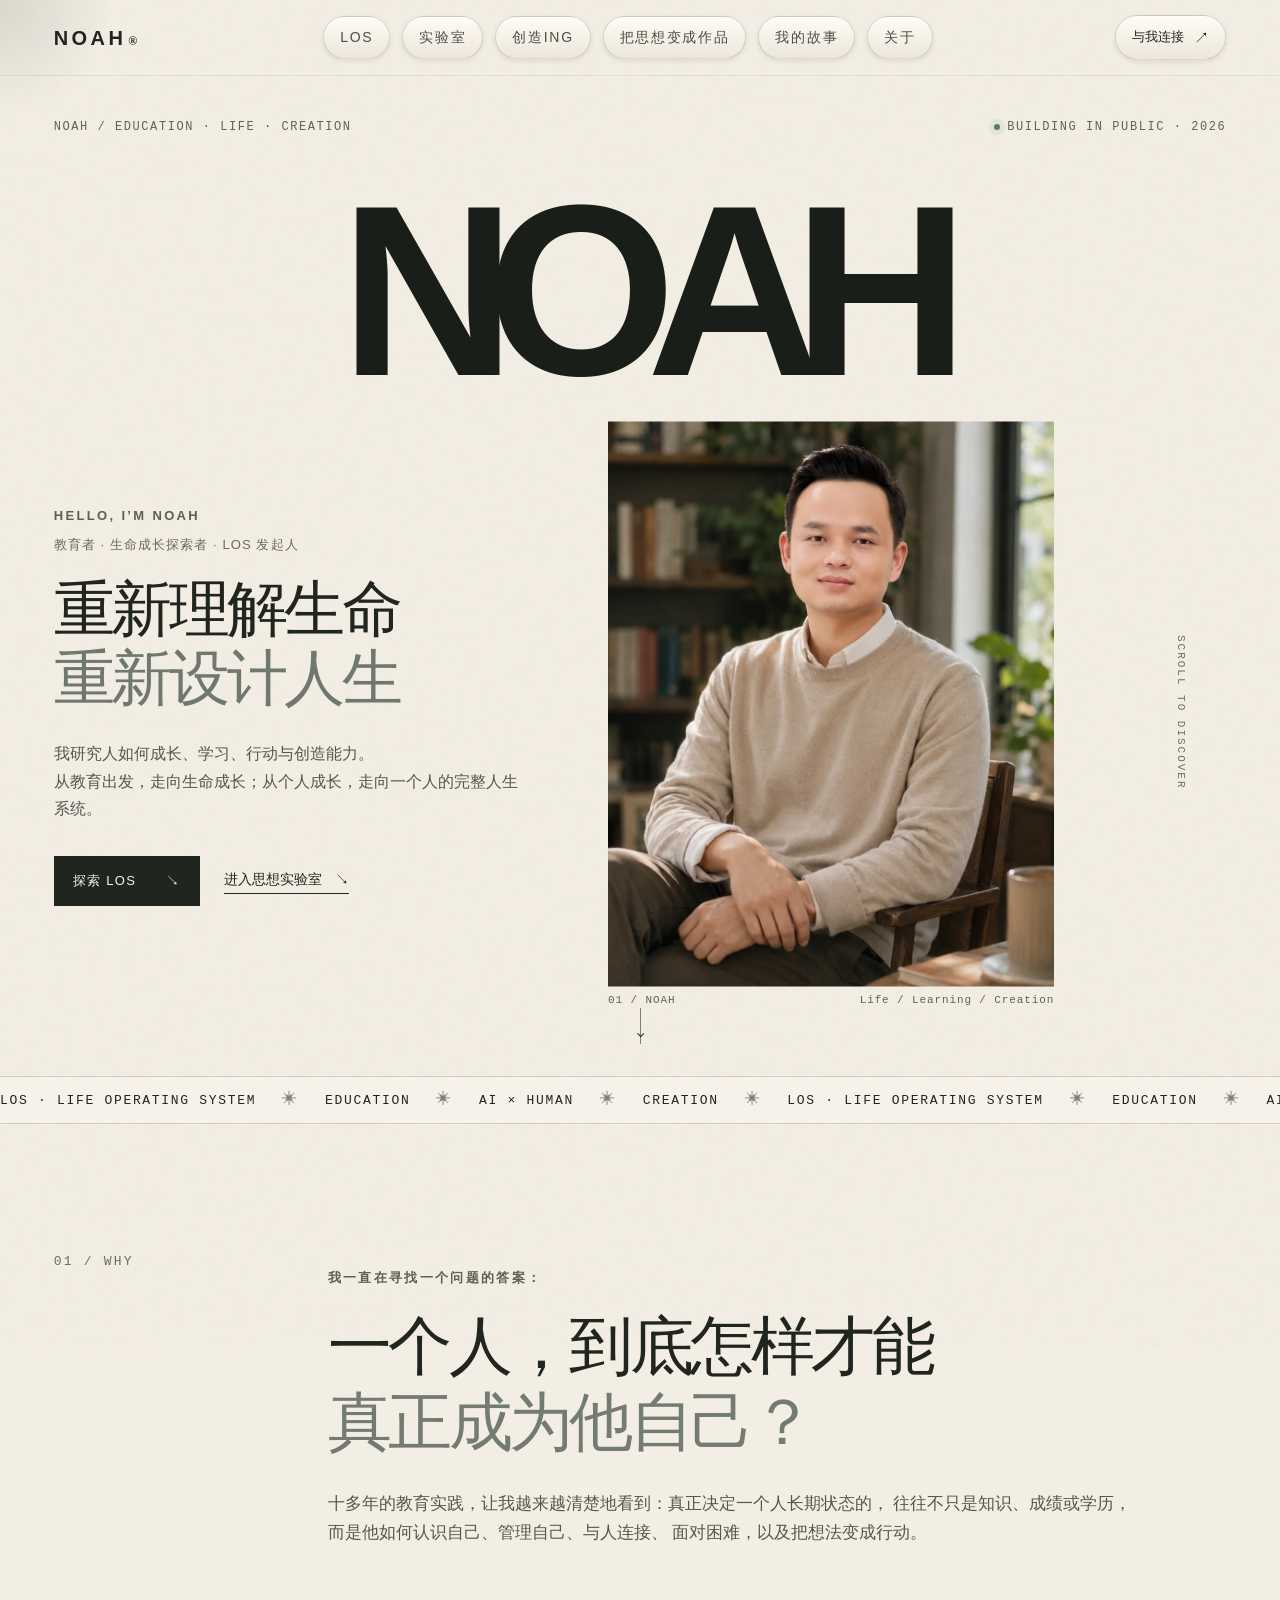
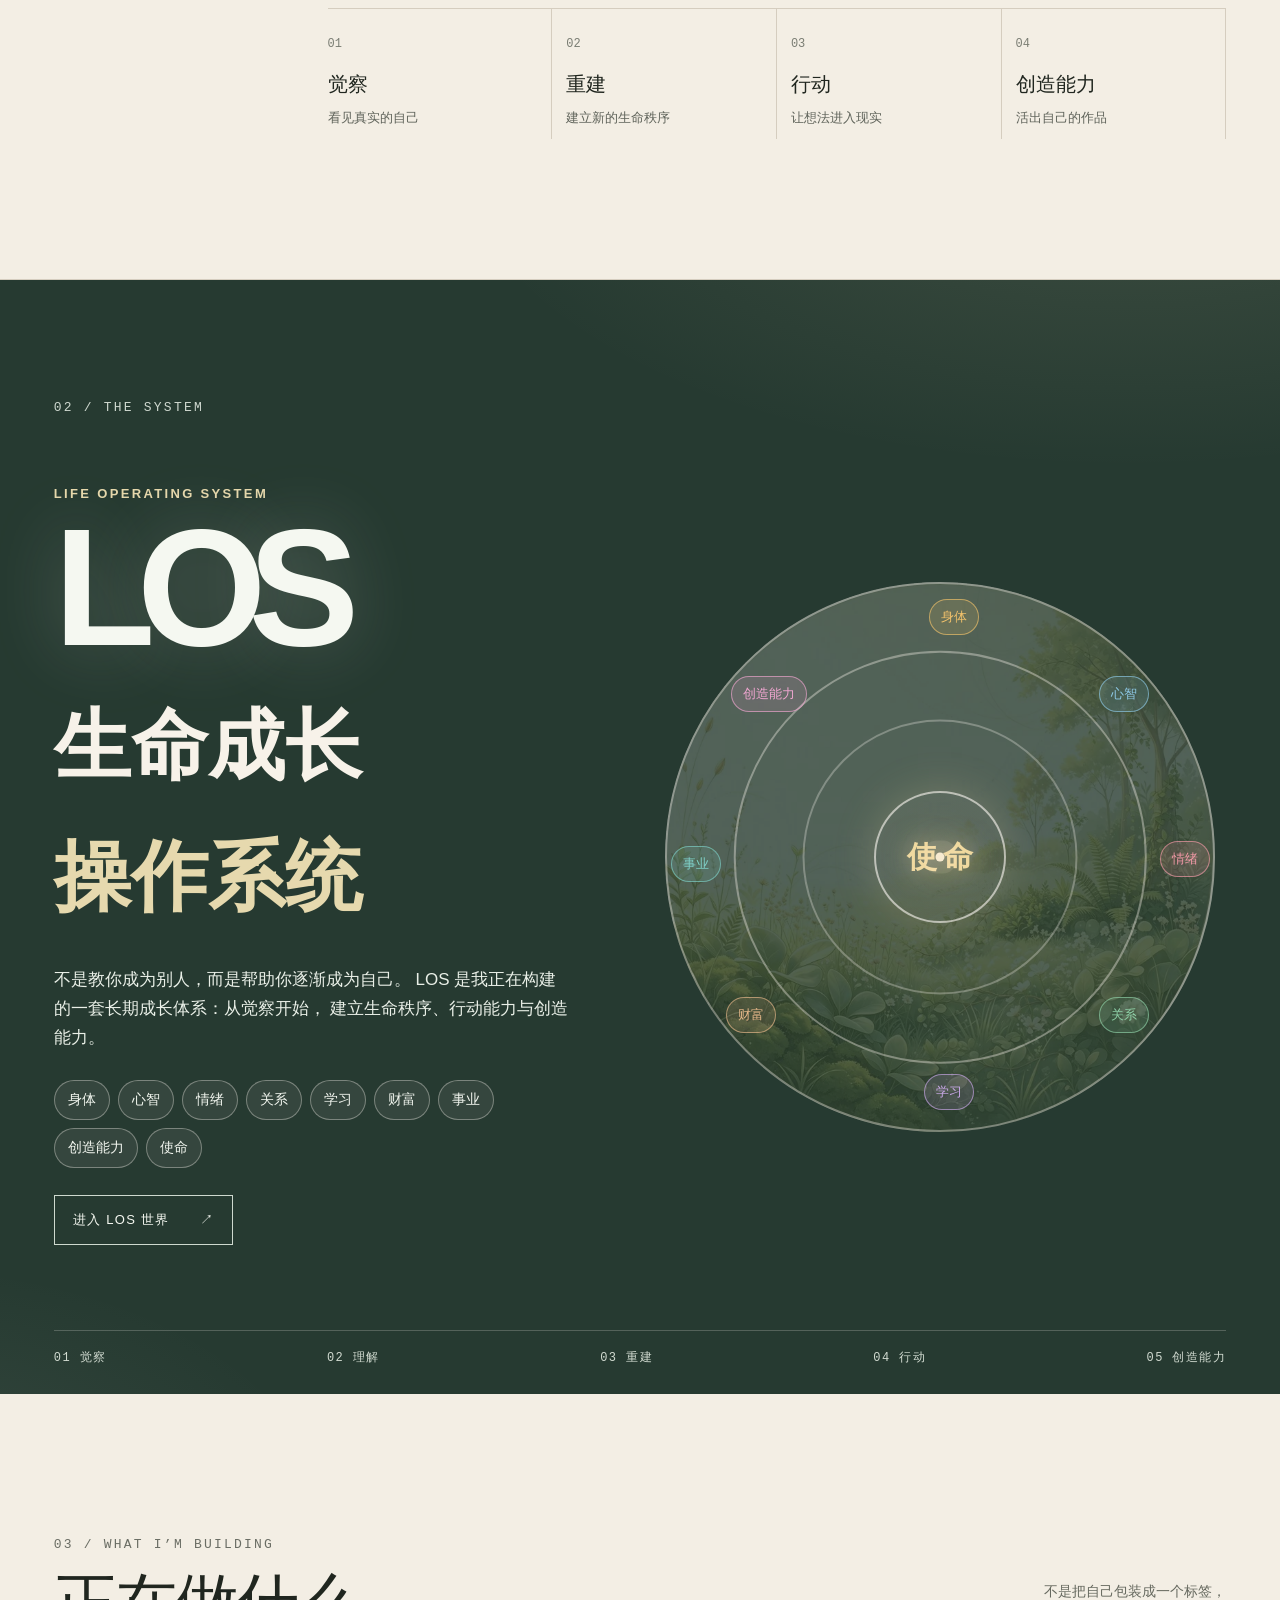
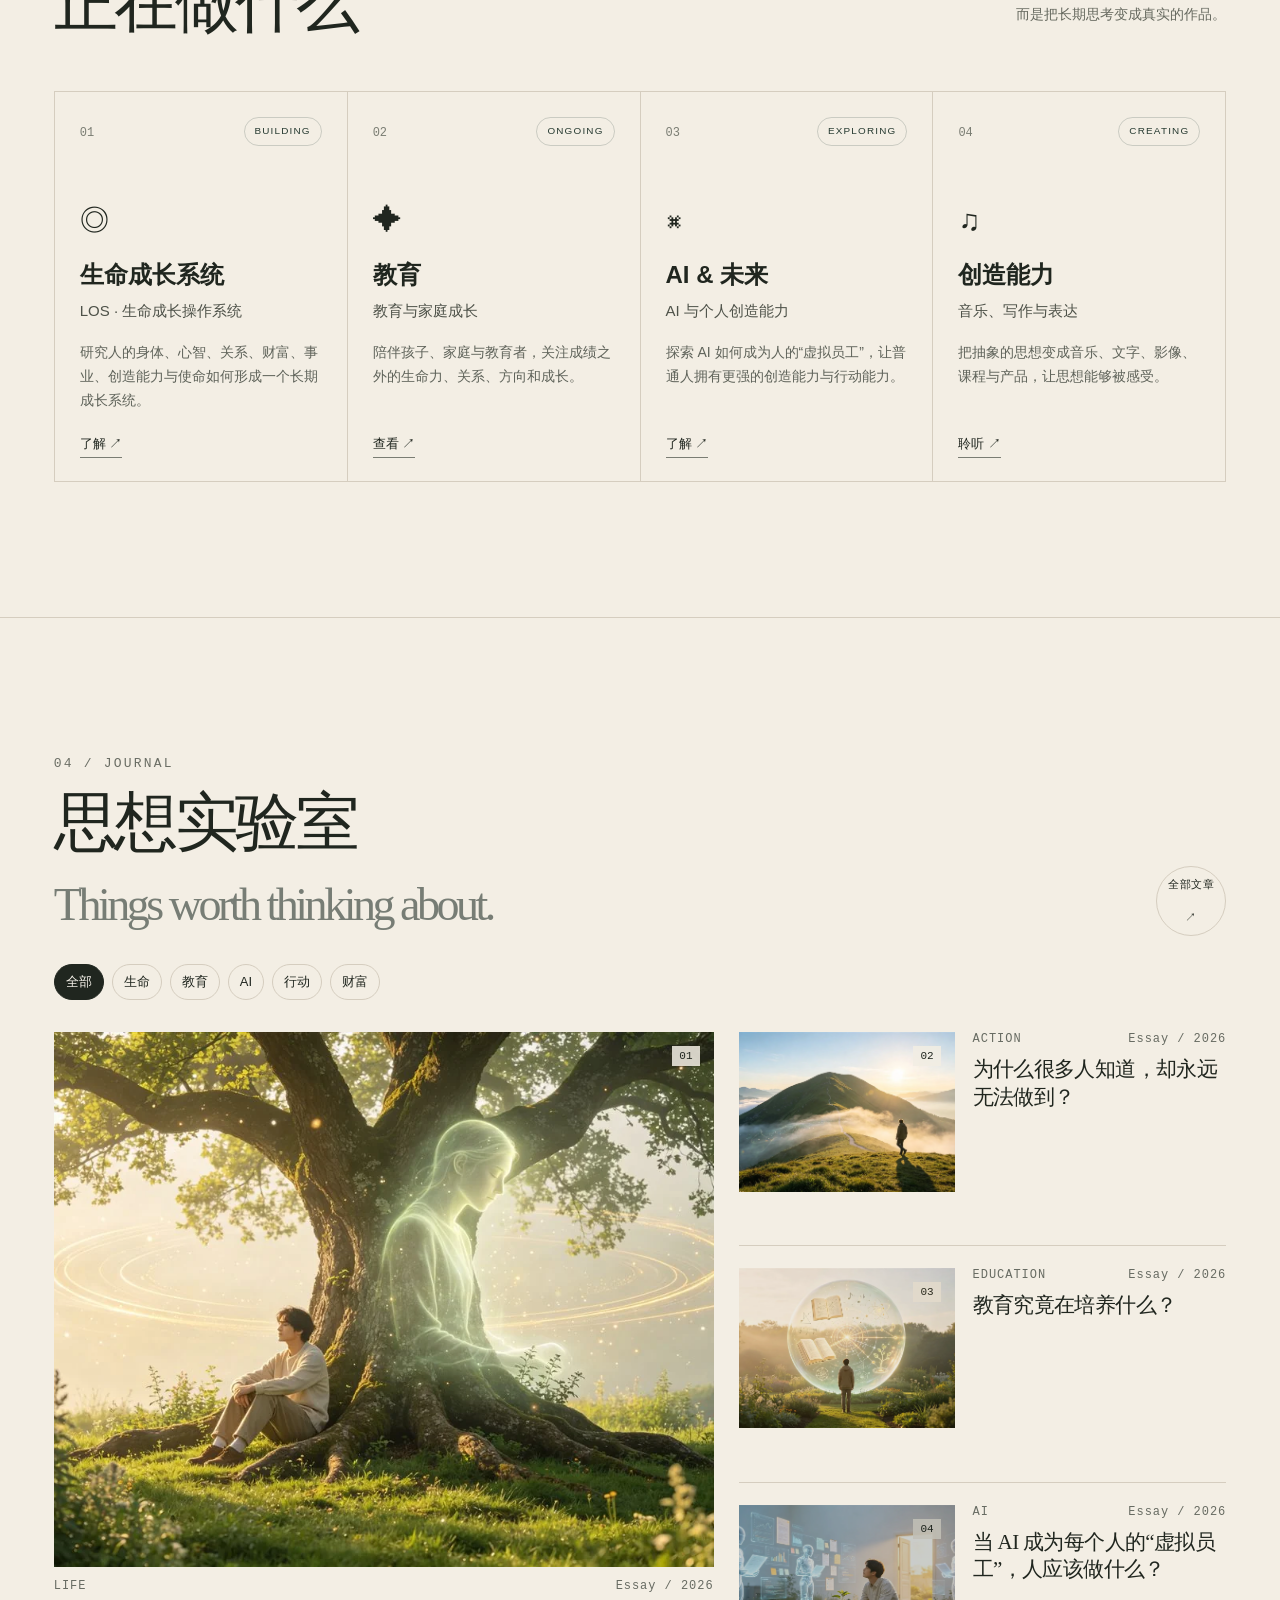
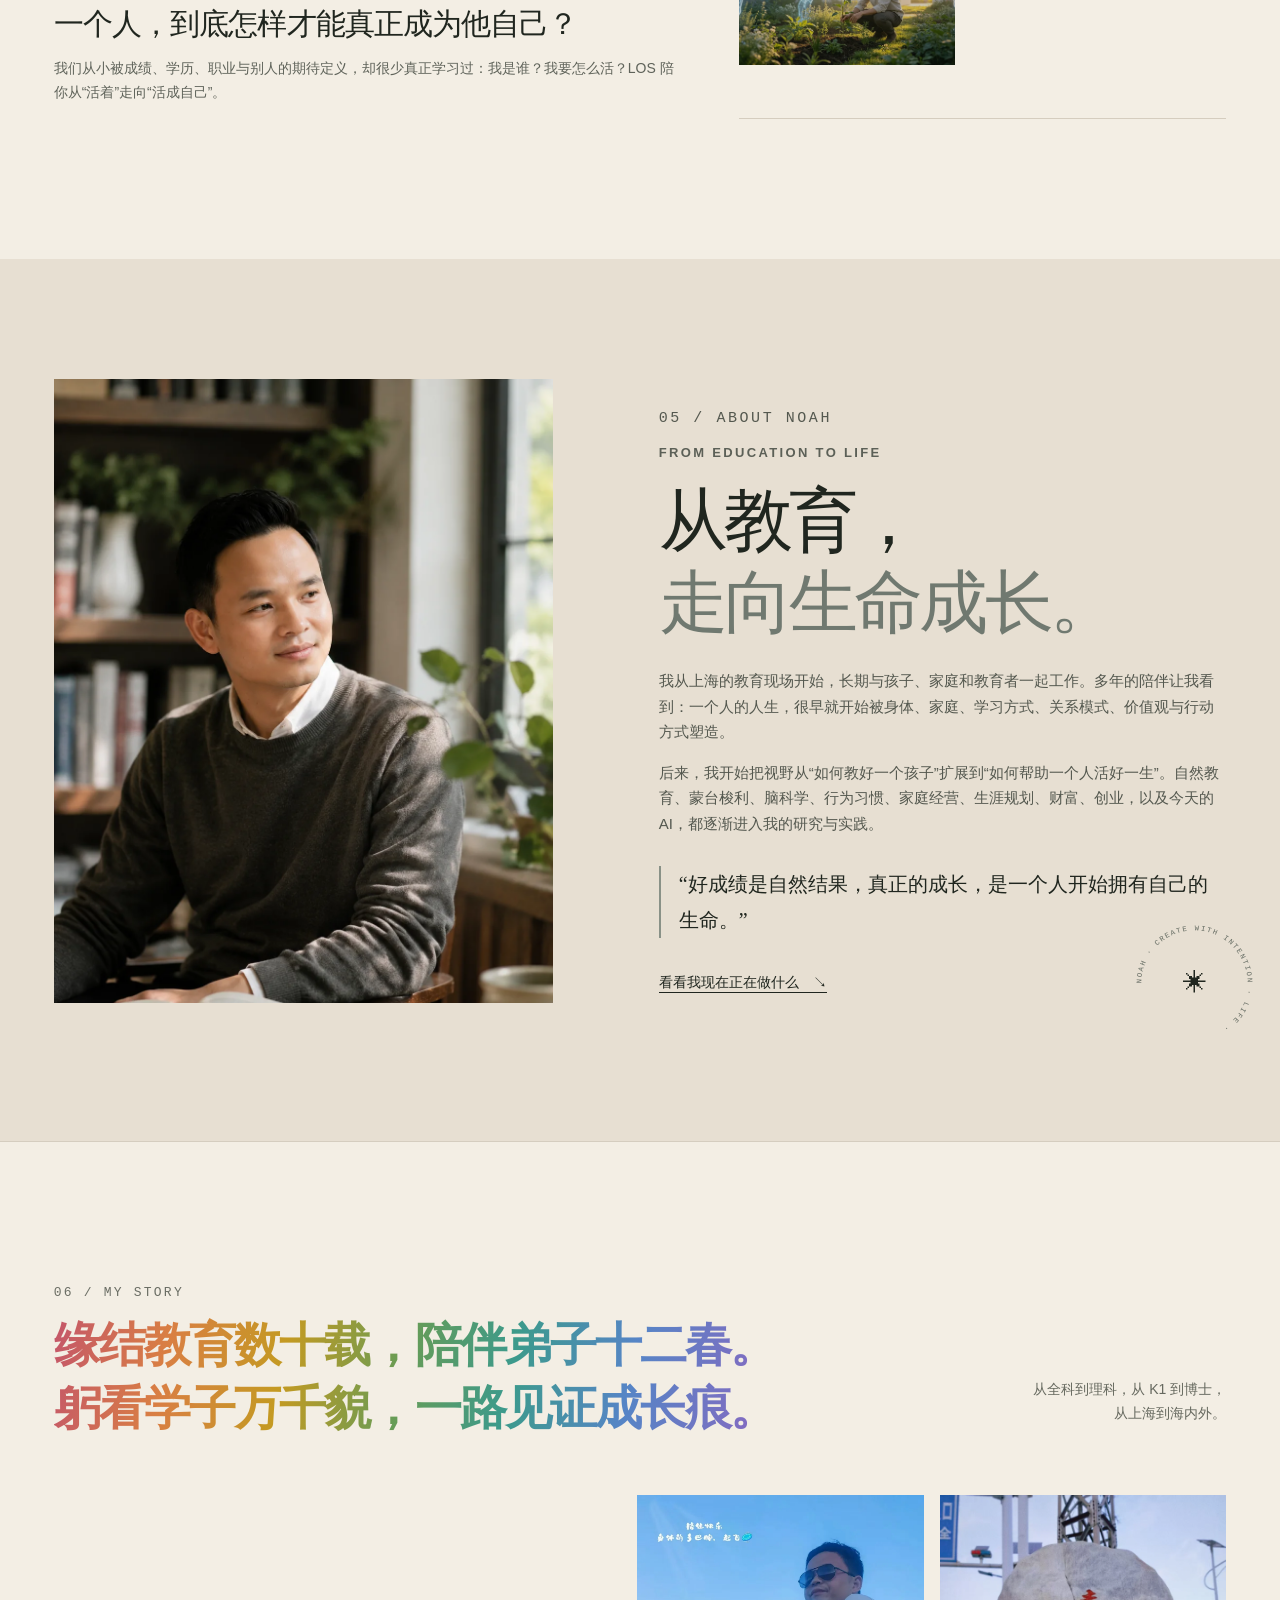
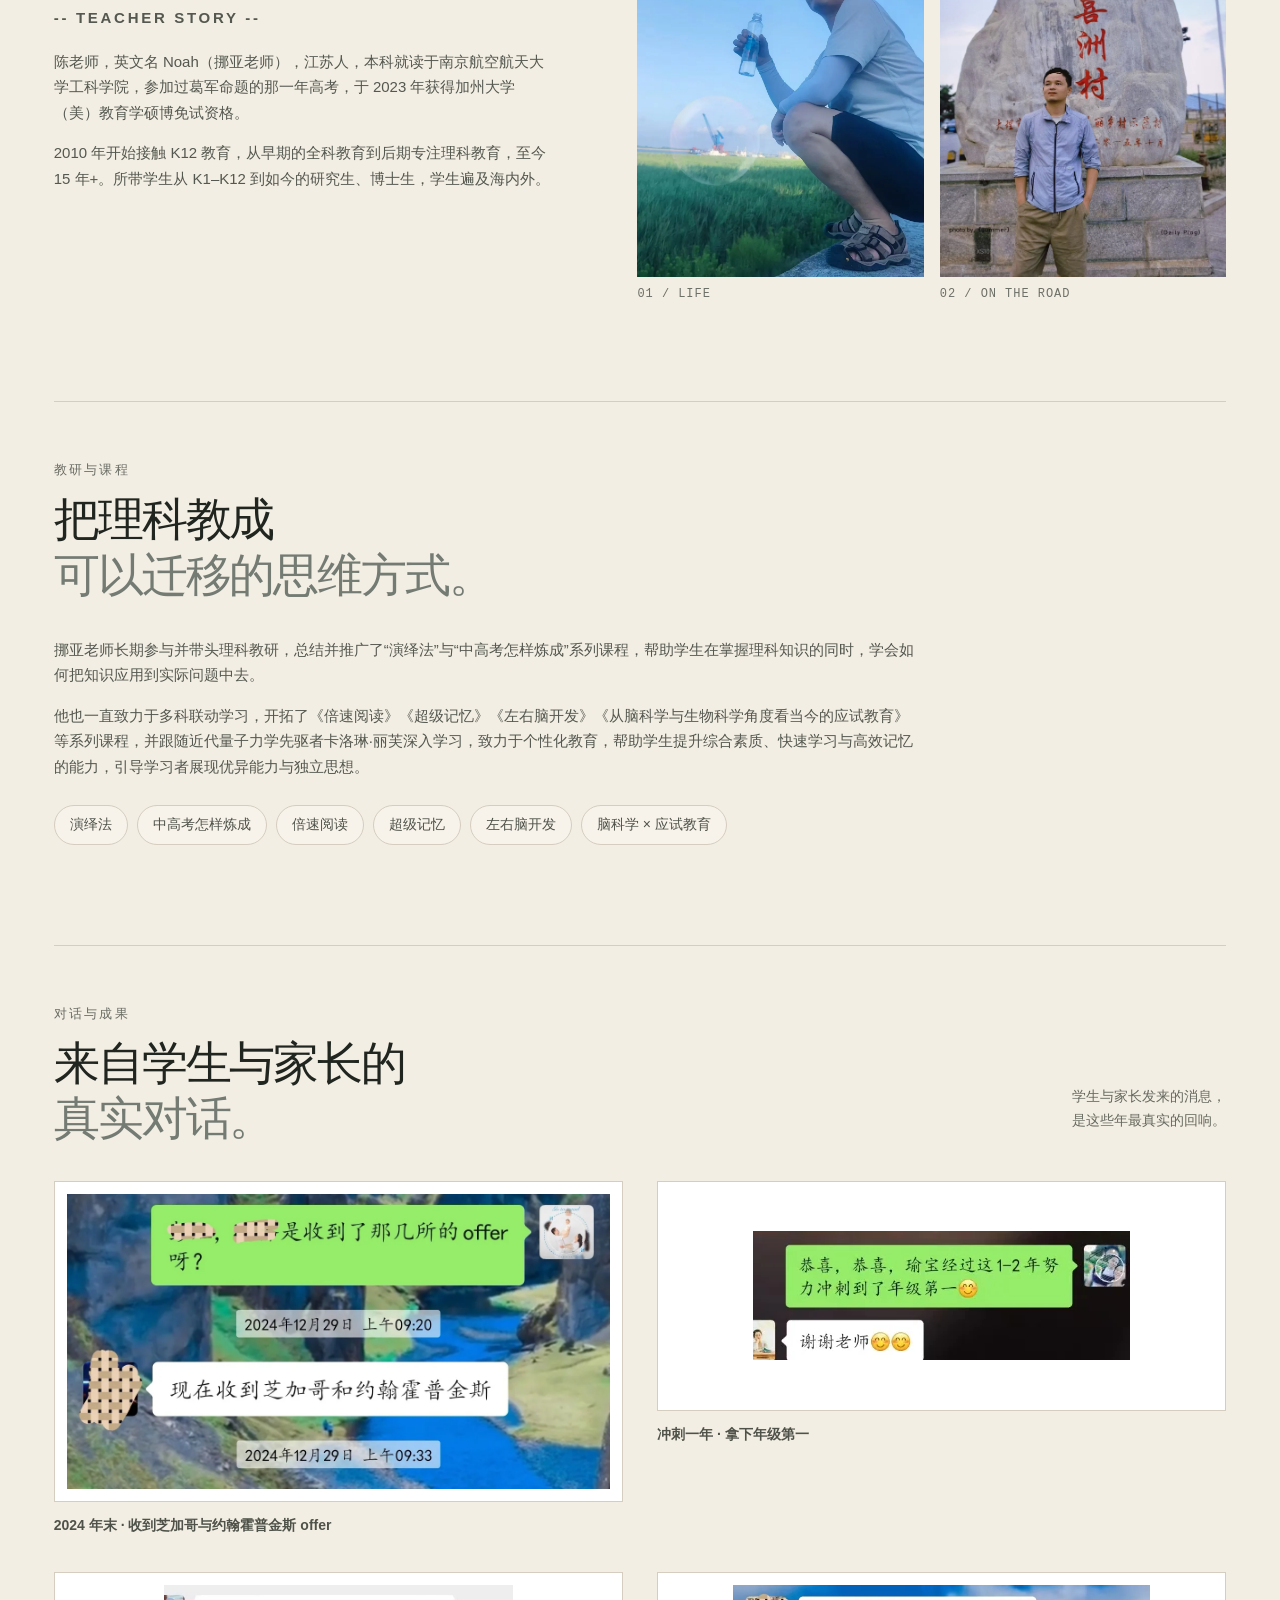
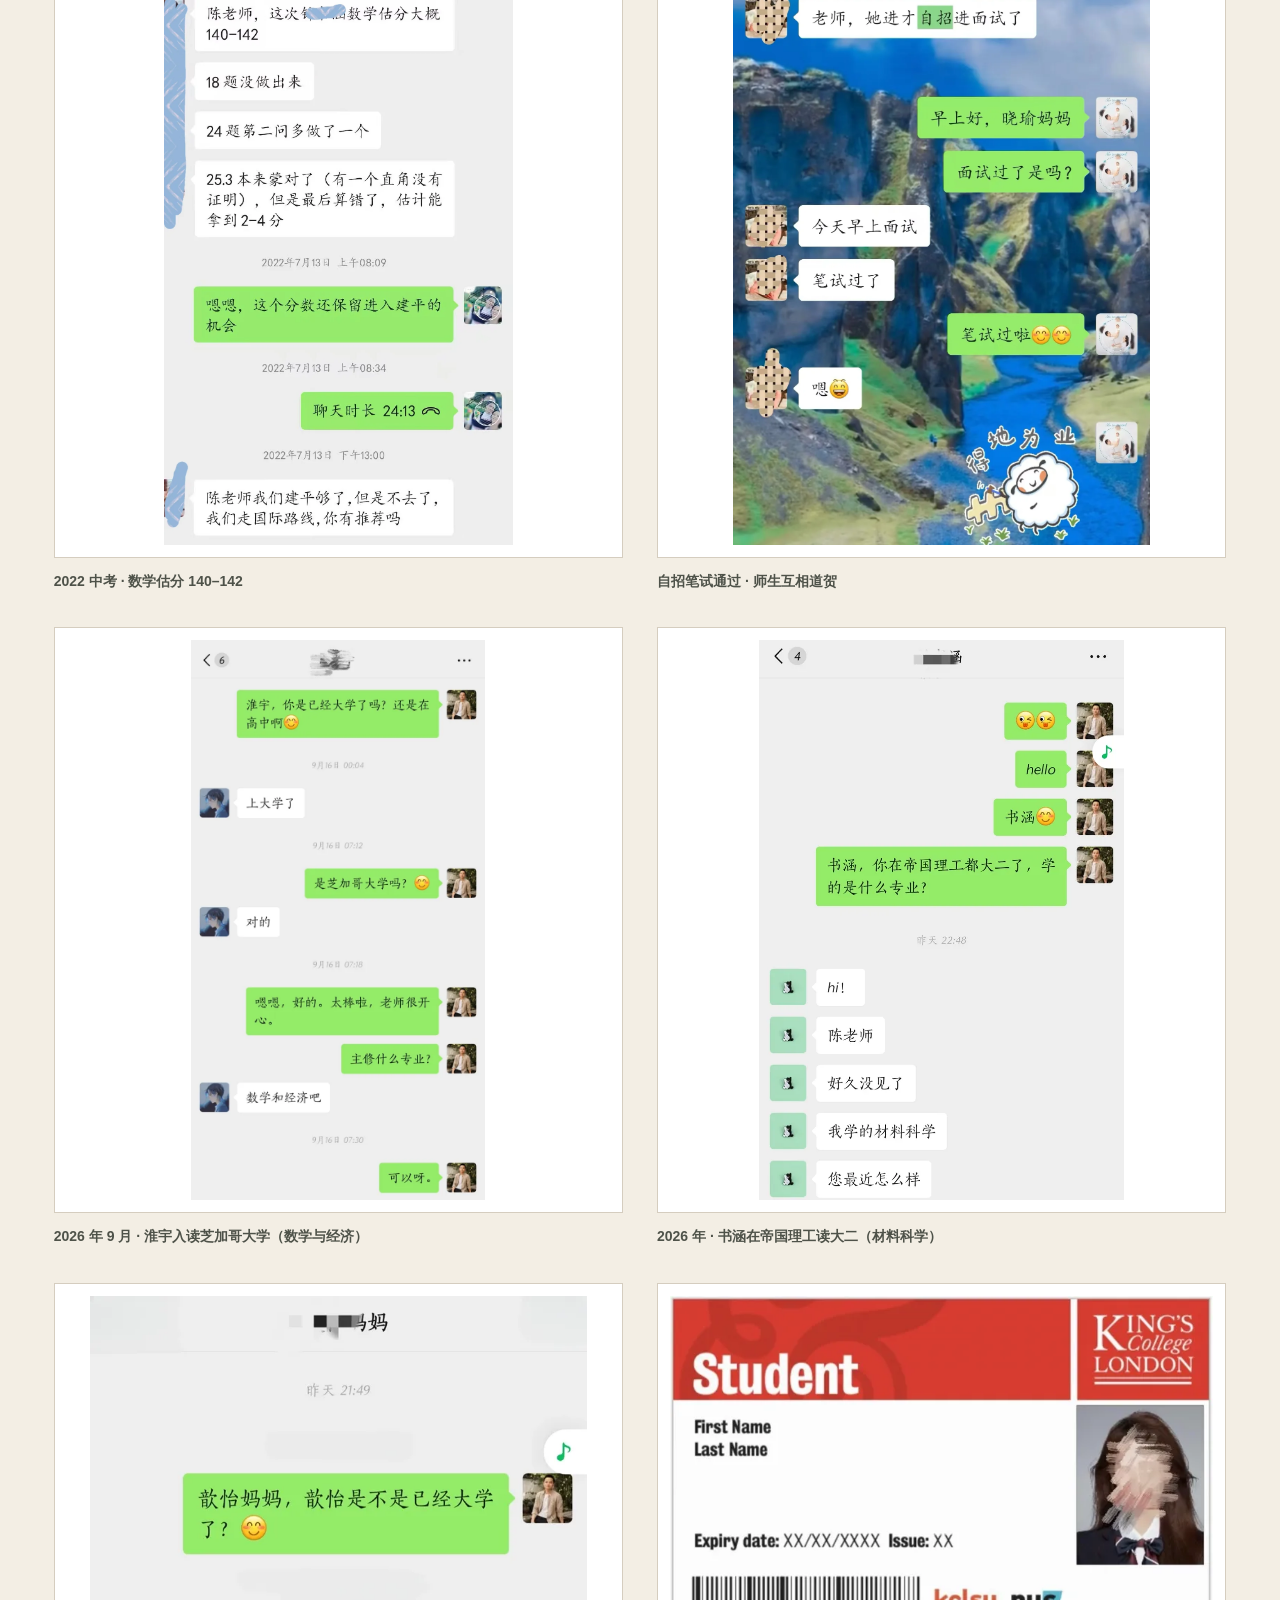
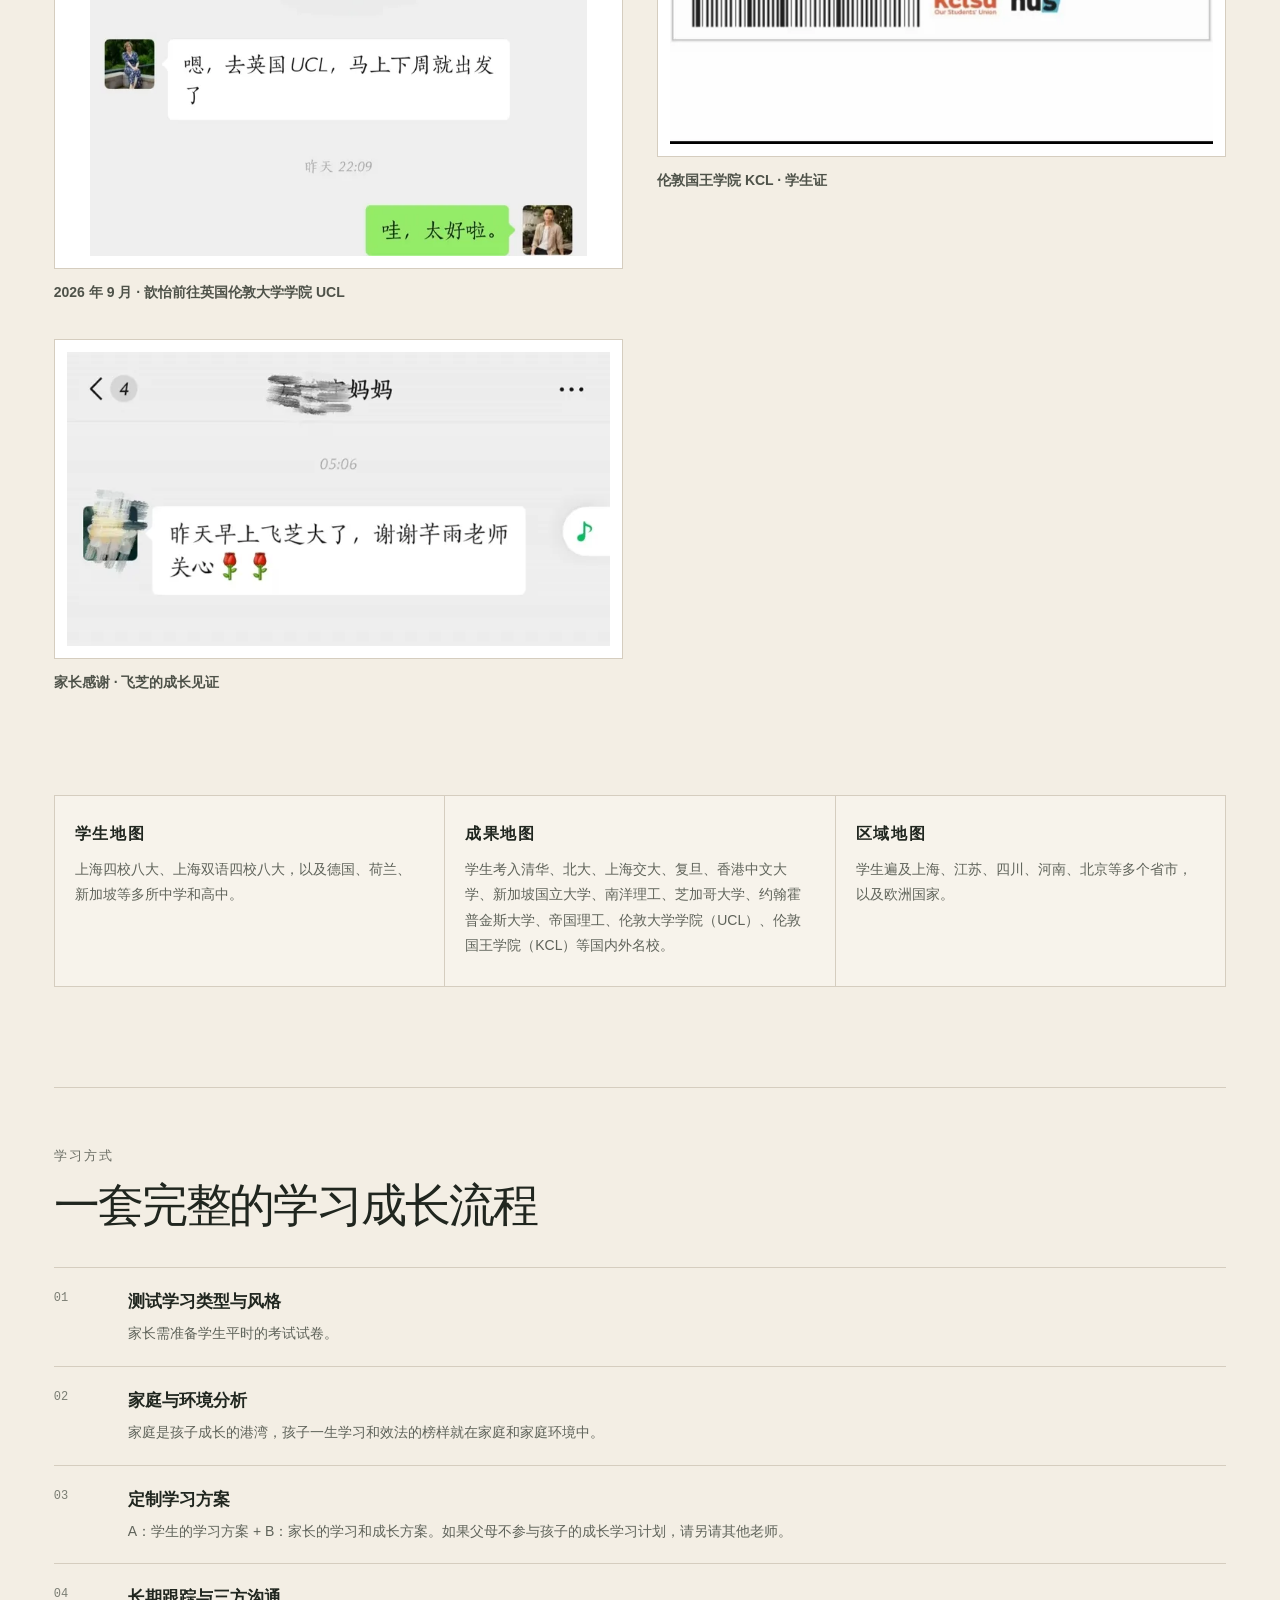
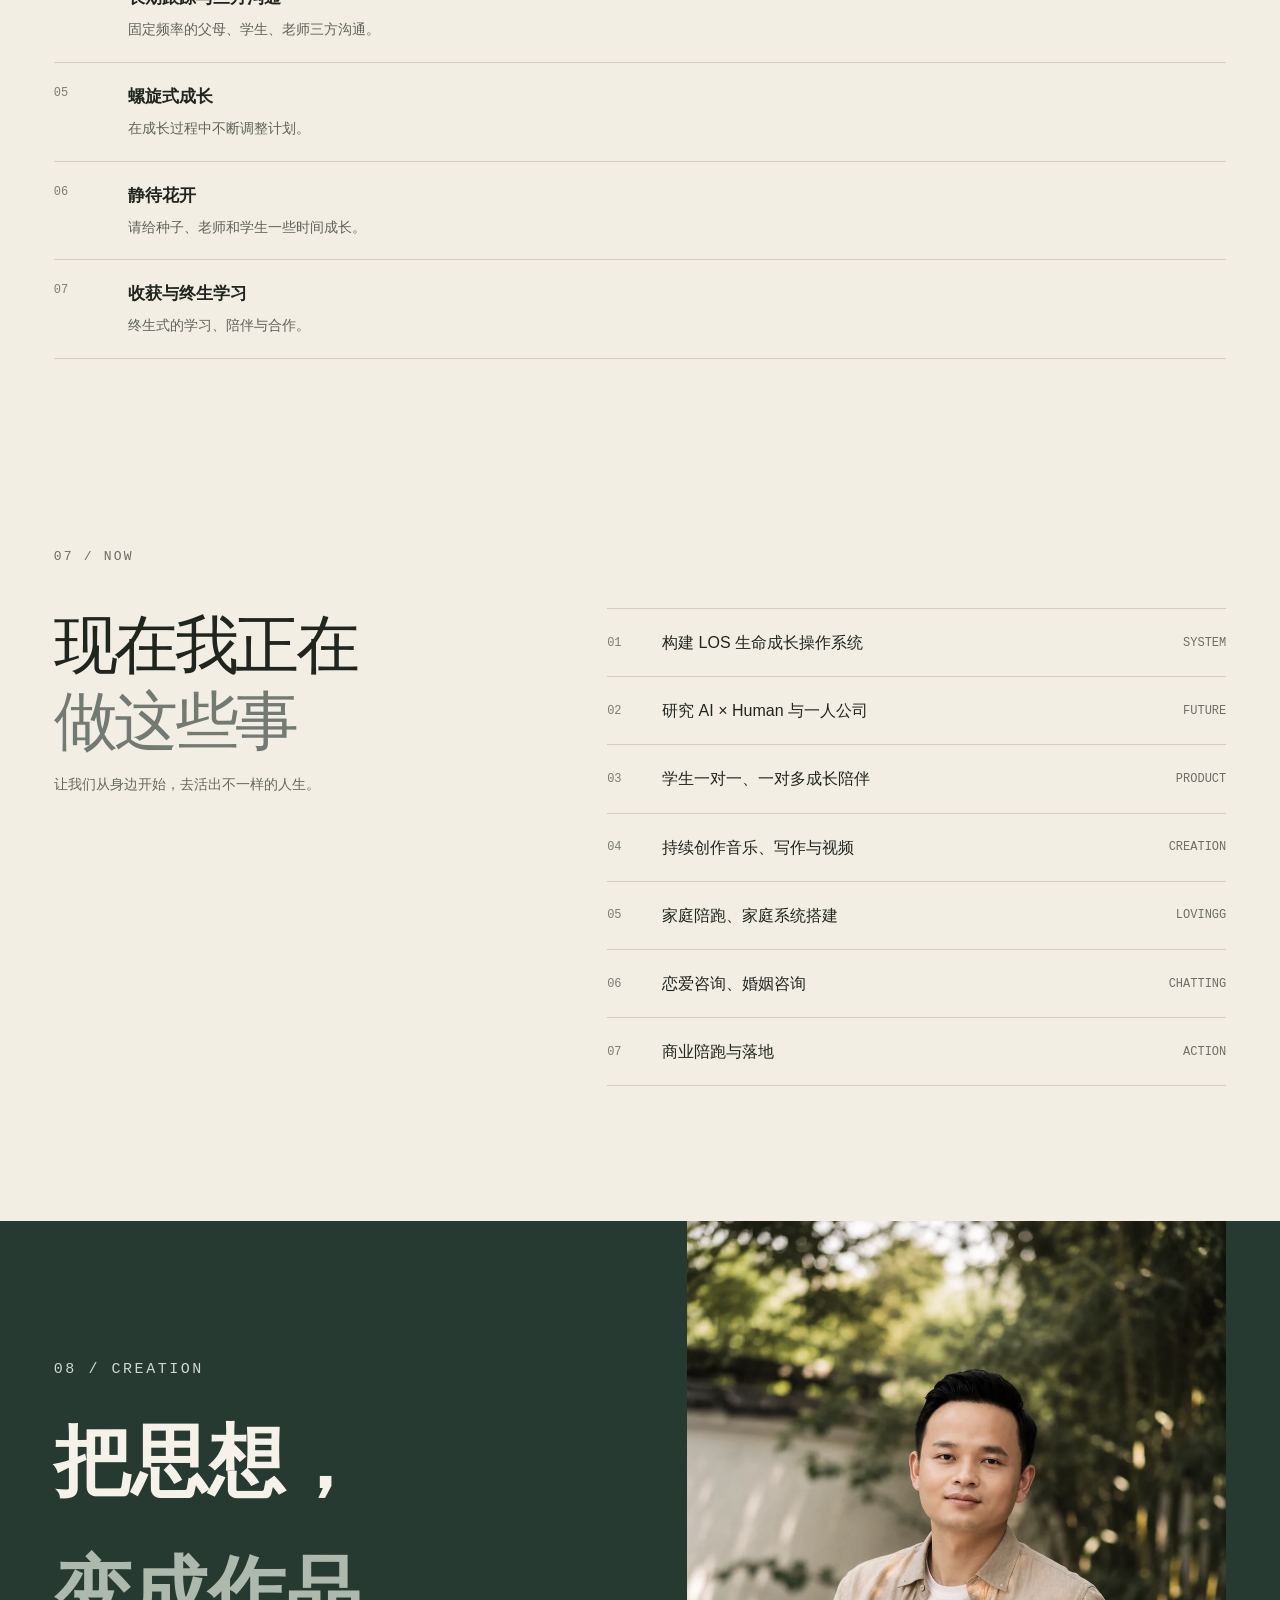
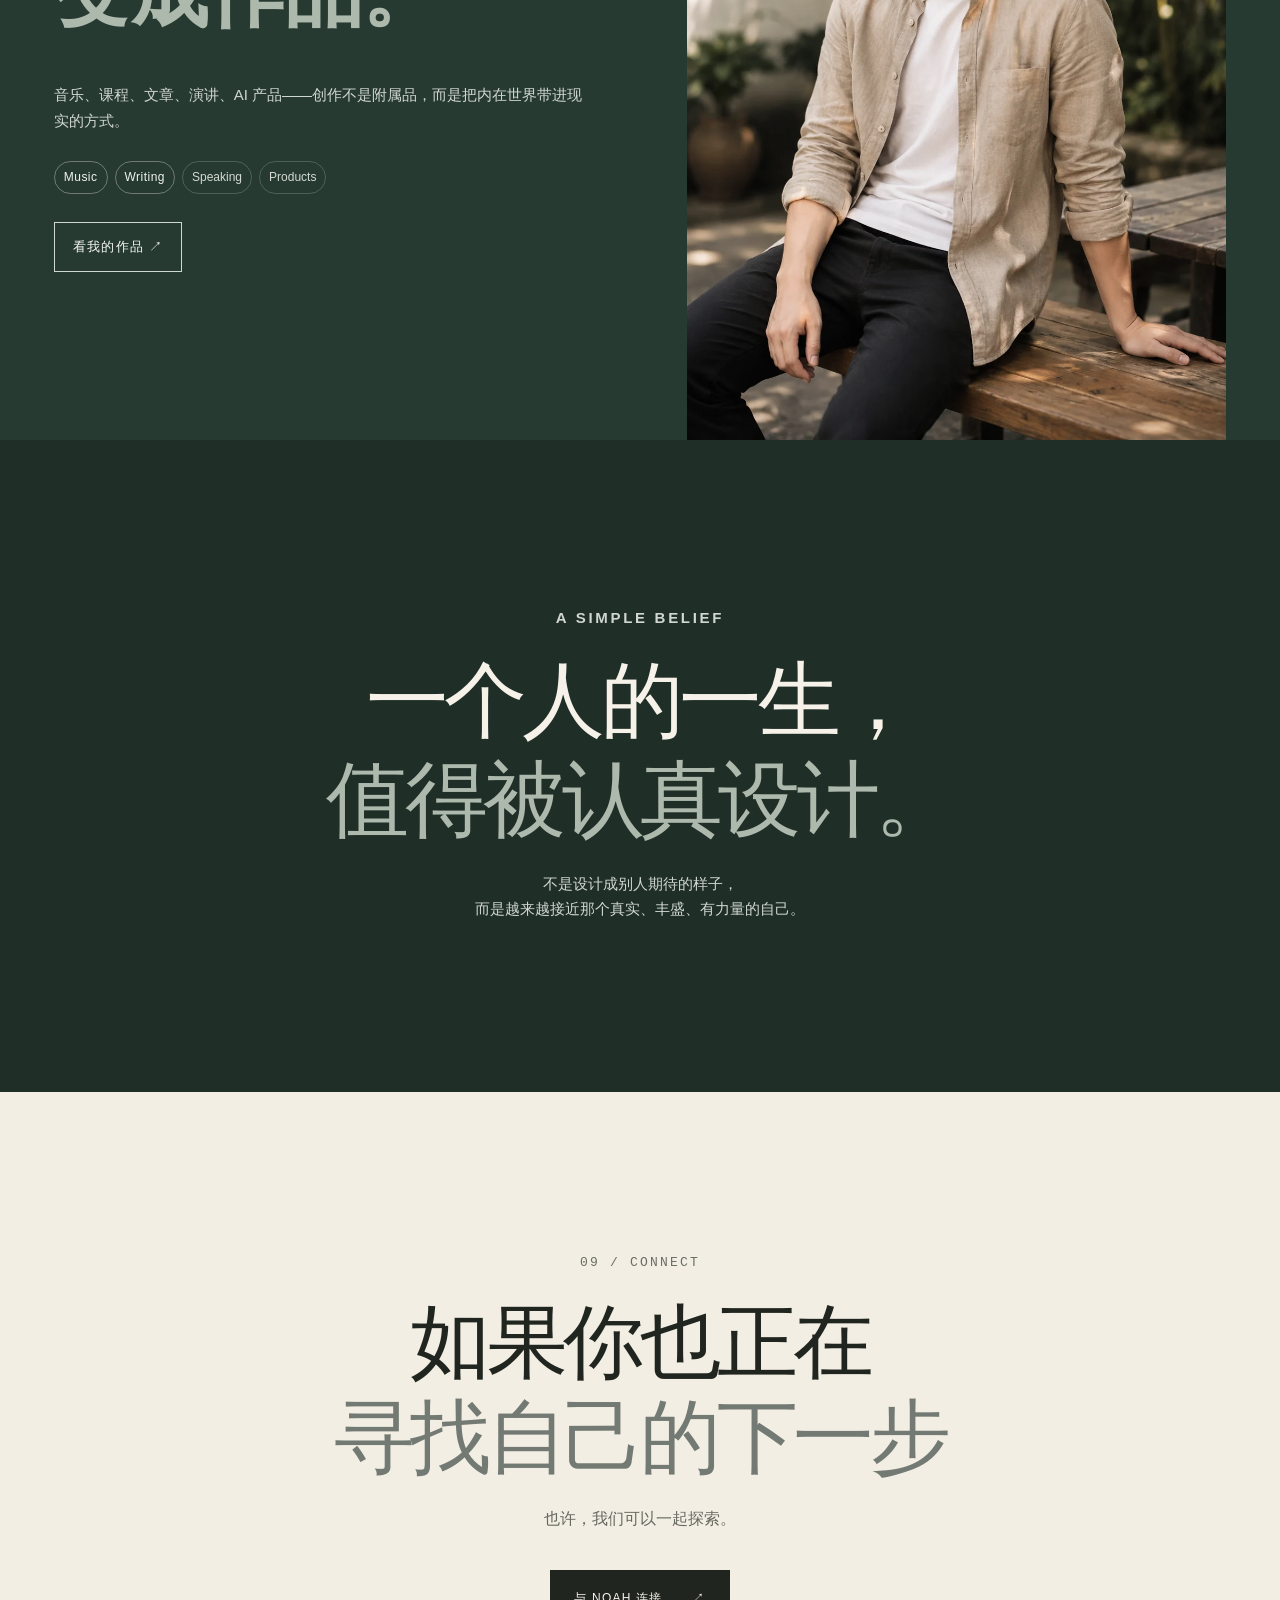
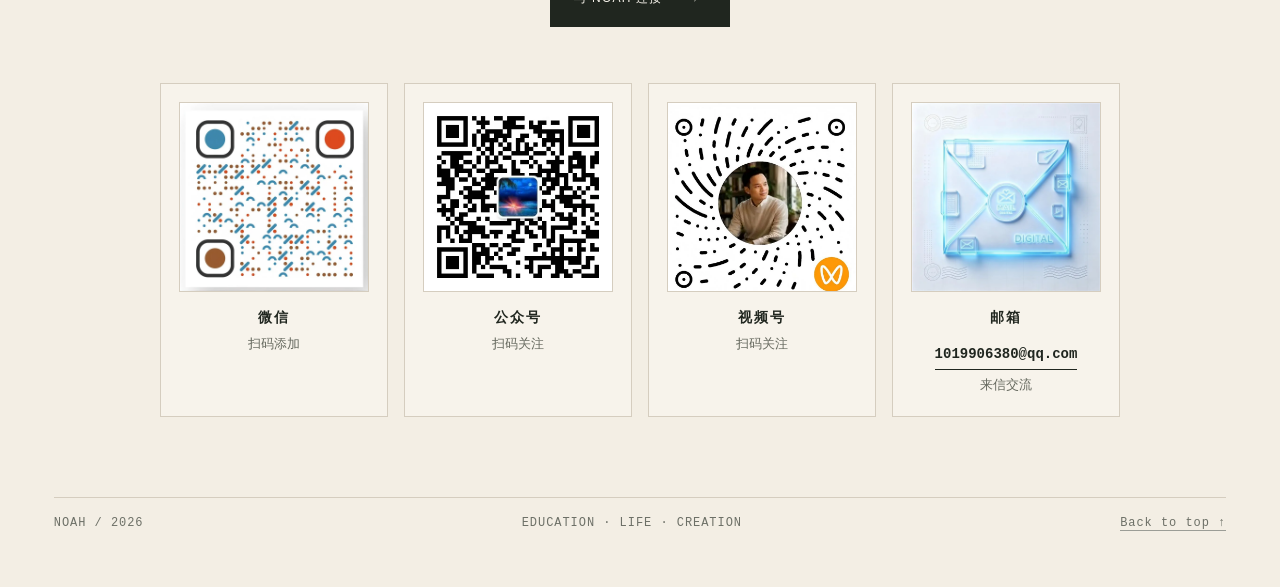
==== commit 22daa0c1: "Add files via upload" ====
--- a/index.html
+++ b/index.html
@@ -1,438 +1,458 @@
-<!doctype html>
-<html lang="zh-CN">
-<head>
-  <meta charset="utf-8">
-  <meta name="viewport" content="width=device-width, initial-scale=1">
-  <meta name="description" content="NOAH｜教育者、生命成长探索者、LOS生命成长操作系统发起人。探索生命成长、教育、AI与个人创造能力。">
-  <meta name="theme-color" content="#f3efe5">
-  <meta property="og:title" content="NOAH — Life / Learning / Creation">
-  <meta property="og:description" content="重新理解生命，重新设计人生。">
-  <link rel="icon" href="favicon.svg" type="image/svg+xml">
-  <title>NOAH — Life / Learning / Creation</title>
-  <link rel="stylesheet" href="styles.css">
-</head>
-<body>
-  <div class="grain" aria-hidden="true"></div>
-  <div class="cursor-glow" aria-hidden="true"></div>
-  <div class="scroll-progress" aria-hidden="true"></div>
-
-  <header class="site-header">
-    <a class="brand magnetic" href="#top" data-strength="8">NOAH<span>®</span></a>
-    <nav class="desktop-nav" aria-label="主导航">
-      <a href="#los">LOS</a>
-      <a href="#journal">实验室</a>
-      <a href="#building">创造ing</a>
-      <a href="#creation">把思想变成作品</a>
-      <a href="#story">我的故事</a>
-      <a href="#about">关于</a>
-    </nav>
-    <button class="connect-button magnetic" data-strength="12" type="button" data-open="connect">
-      <span>与我连接</span><b>↗</b>
-    </button>
-    <button class="menu-button" type="button" aria-expanded="false" aria-label="打开导航"><i></i><i></i></button>
-  </header>
-
-  <div class="mobile-menu" aria-hidden="true">
-    <a href="#los">生命成长</a>
-    <a href="#journal">日志</a>
-    <a href="#building">创造能力</a>
-    <a href="#creation">把思想变成作品</a>
-    <a href="#story">经历</a>
-    <a href="#about">关于</a>
-    <button type="button" data-open="connect">与我连接 ↗</button>
-  </div>
-
-  <main id="top">
-    <section class="hero section-shell" data-theme="light">
-      <div class="hero-top reveal">
-        <span>NOAH / EDUCATION · LIFE · CREATION</span>
-        <span class="status"><i></i> Building in public · 2026</span>
-      </div>
-
-      <div class="hero-wordmark" aria-label="NOAH">
-        <span>N</span><span>O</span><span>A</span><span>H</span>
-      </div>
-
-      <div class="hero-stage">
-        <div class="hero-copy">
-          <p class="eyebrow reveal">Hello, I’m Noah</p>
-          <p class="hero-role reveal">教育者 · 生命成长探索者 · LOS 发起人</p>
-          <h1 class="reveal delay-1">重新理解生命<br><em>重新设计人生</em></h1>
-          <p class="hero-intro reveal delay-2">
-            我研究人如何成长、学习、行动与创造能力。<br>
-            从教育出发，走向生命成长；从个人成长，走向一个人的完整人生系统。
-          </p>
-          <div class="hero-actions reveal delay-3">
-            <a href="#los" class="pill-button magnetic" data-strength="10">探索 LOS <span>↘</span></a>
-            <a href="#journal" class="text-link">进入思想实验室 <span>↘</span></a>
-          </div>
-        </div>
-
-        <figure class="hero-image reveal image-reveal">
-          <div class="parallax-image" data-speed="0.08">
-            <img src="assets/noah-hero.webp" alt="Noah">
-          </div>
-          <figcaption>
-            <span>01 / NOAH</span>
-            <span>Life / Learning / Creation</span>
-          </figcaption>
-        </figure>
-
-        <div class="vertical-note">SCROLL TO DISCOVER</div>
-      </div>
-
-      <a class="scroll-cue" href="#manifesto" aria-label="向下浏览"><span></span></a>
-    </section>
-
-    <section class="marquee" aria-label="核心关键词">
-      <div class="marquee-track">
-        <span>LOS · LIFE OPERATING SYSTEM</span><i>✳</i>
-        <span>EDUCATION</span><i>✳</i>
-        <span>AI × HUMAN</span><i>✳</i>
-        <span>CREATION</span><i>✳</i>
-        <span>LOS · LIFE OPERATING SYSTEM</span><i>✳</i>
-        <span>EDUCATION</span><i>✳</i>
-        <span>AI × 未来</span><i>✳</i>
-        <span>CREATION</span><i>✳</i>
-      </div>
-    </section>
-
-    <section id="manifesto" class="manifesto section-shell">
-      <div class="section-kicker reveal">01 / WHY</div>
-      <div class="manifesto-copy">
-        <p class="eyebrow reveal">我一直在寻找一个问题的答案：</p>
-        <h2 class="reveal">一个人，到底怎样才能<br><em>真正成为他自己？</em></h2>
-        <p class="lead reveal">
-          十多年的教育实践，让我越来越清楚地看到：真正决定一个人长期状态的，
-          往往不只是知识、成绩或学历，而是他如何认识自己、管理自己、与人连接、
-          面对困难，以及把想法变成行动。
-        </p>
-        <div class="principles reveal">
-          <div><b>01</b><span>觉察</span><small>看见真实的自己</small></div>
-          <div><b>02</b><span>重建</span><small>建立新的生命秩序</small></div>
-          <div><b>03</b><span>行动</span><small>让想法进入现实</small></div>
-          <div><b>04</b><span>创造能力</span><small>活出自己的作品</small></div>
-        </div>
-      </div>
-    </section>
-
-    <section id="los" class="los">
-      <div class="section-shell">
-        <div class="section-kicker light reveal">02 / THE SYSTEM</div>
-        <div class="los-grid">
-          <div class="los-copy">
-            <p class="eyebrow light reveal">LIFE OPERATING SYSTEM</p>
-            <div class="los-mark reveal">LOS</div>
-            <h2 class="reveal">生命成长<br><em>操作系统</em></h2>
-            <p class="los-lead reveal">
-              不是教你成为别人，而是帮助你逐渐成为自己。
-              LOS 是我正在构建的一套长期成长体系：从觉察开始，
-              建立生命秩序、行动能力与创造能力。
-            </p>
-            <div class="los-tags reveal">
-              <span>身体</span><span>心智</span><span>情绪</span><span>关系</span><span>学习</span>
-              <span>财富</span><span>事业</span><span>创造能力</span><span>使命</span>
-            </div>
-            <button class="outline-light magnetic" data-strength="8" data-open="los">进入 LOS 世界 <span>↗</span></button>
-          </div>
-          <div class="los-visual reveal" aria-label="LOS生命成长系统">
-            <div class="los-bg"><img src="assets/los-nature.webp" alt="" aria-hidden="true"></div>
-            <div class="orbital orbit-a"></div>
-            <div class="orbital orbit-b"></div>
-            <div class="orbital orbit-c"></div>
-            <div class="los-center"><strong>使命</strong></div>
-            <span class="orbit-node node-1">身体</span><span class="orbit-node node-2">心智</span>
-            <span class="orbit-node node-3">情绪</span><span class="orbit-node node-4">关系</span>
-            <span class="orbit-node node-5">学习</span><span class="orbit-node node-6">财富</span>
-            <span class="orbit-node node-7">事业</span><span class="orbit-node node-8">创造能力</span>
-            <div class="orbit-core"></div>
-          </div>
-        </div>
-        <div class="los-bottom reveal">
-          <span>01 觉察</span><span>02 理解</span><span>03 重建</span><span>04 行动</span><span>05 创造能力</span>
-        </div>
-      </div>
-    </section>
-
-    <section id="building" class="building section-shell">
-      <div class="section-heading">
-        <div><p class="section-kicker reveal">03 / WHAT I’M BUILDING</p><h2 class="reveal">正在做什么</h2></div>
-        <p class="heading-note reveal">不是把自己包装成一个标签，<br>而是把长期思考变成真实的作品。</p>
-      </div>
-      <div class="building-grid">
-        <article class="build-card featured reveal">
-          <span class="index">01</span><span class="build-status">BUILDING</span><div class="build-icon">◎</div>
-          <h3>生命成长系统</h3><p class="sub">LOS · 生命成长操作系统</p>
-          <p>研究人的身体、心智、关系、财富、事业、创造能力与使命如何形成一个长期成长系统。</p>
-          <button class="card-link" data-open="los">了解 <span>↗</span></button>
-        </article>
-        <article class="build-card reveal">
-          <span class="index">02</span><span class="build-status">ONGOING</span><div class="build-icon">✦</div>
-          <h3>教育</h3><p class="sub">教育与家庭成长</p>
-          <p>陪伴孩子、家庭与教育者，关注成绩之外的生命力、关系、方向和成长。</p>
-          <button class="card-link" data-open="education">查看 <span>↗</span></button>
-        </article>
-        <article class="build-card reveal">
-          <span class="index">03</span><span class="build-status">EXPLORING</span><div class="build-icon">⌘</div>
-          <h3>AI & 未来</h3><p class="sub">AI 与个人创造能力</p>
-          <p>探索 AI 如何成为人的“虚拟员工”，让普通人拥有更强的创造能力与行动能力。</p>
-          <button class="card-link" data-open="ai">了解 <span>↗</span></button>
-        </article>
-        <article class="build-card reveal">
-          <span class="index">04</span><span class="build-status">CREATING</span><div class="build-icon">♫</div>
-          <h3>创造能力</h3><p class="sub">音乐、写作与表达</p>
-          <p>把抽象的思想变成音乐、文字、影像、课程与产品，让思想能够被感受。</p>
-          <button class="card-link" data-open="creation">聆听 <span>↗</span></button>
-        </article>
-      </div>
-    </section>
-
-    <section id="journal" class="journal section-shell">
-      <div class="journal-head">
-        <div><p class="section-kicker reveal">04 / JOURNAL</p><h2 class="reveal">思想实验室<br><em>Things worth thinking about.</em></h2></div>
-        <button class="circle-link magnetic reveal" data-strength="10" data-open="journal">全部文章 <span>↗</span></button>
-      </div>
-      <div class="filter-row reveal">
-        <button class="filter active" data-filter="all">全部</button>
-        <button class="filter" data-filter="life">生命</button>
-        <button class="filter" data-filter="education">教育</button>
-        <button class="filter" data-filter="ai">AI</button>
-        <button class="filter" data-filter="action">行动</button>
-        <button class="filter" data-filter="wealth">财富</button>
-      </div>
-
-      <div class="journal-grid">
-        <article class="journal-card hero-story reveal" data-category="life" data-open="article-1">
-          <div class="journal-image"><img src="assets/journal-life.webp" alt="大树下静坐的生命成长"><span>01</span></div>
-          <div class="meta"><span>LIFE</span><span>Essay / 2026</span></div>
-          <h3>一个人，到底怎样才能真正成为他自己？</h3>
-          <p>我们从小被成绩、学历、职业与别人的期待定义，却很少真正学习过：我是谁？我要怎么活？LOS 陪你从“活着”走向“活成自己”。</p>
-          <div class="article-body">
-            <p>我们从小被成绩、学历、职业、家庭角色和别人的期待定义，却很少有人真正学习过：我是谁？我想成为什么样的人？我这一生究竟要怎么活？</p>
-            <p>LOS 生命成长系统，关注的不是教你成为“更优秀的别人”，而是帮助你觉察自己、理解自己、认识自己的天赋与需要，重新建立身体、情绪、关系、认知、事业与使命之间的生命秩序。</p>
-            <p>因为真正的成长，不是拥有更多，而是越来越清楚：我是谁，我要什么，我为什么而活，以及如何把想法变成真实的人生。</p>
-            <p>LOS，陪你从“活着”走向“活成自己”。</p>
-          </div>
-        </article>
-
-        <div class="journal-side">
-          <article class="journal-card compact reveal" data-category="action" data-open="article-2">
-            <div class="compact-image"><img src="assets/journal-action.webp" alt="山顶看日出的人"><span>02</span></div>
-            <div><div class="meta"><span>ACTION</span><span>Essay / 2026</span></div><h3>为什么很多人知道，却永远无法做到？</h3>
-            <div class="article-body">
-              <p>我们并不缺知识。很多人知道应该早睡、运动、阅读、学习，也知道应该改变自己，可真正能够持续做到的人却并不多。</p>
-              <p>因为知道，是认知层面的改变；做到，是整个生命系统的改变。行动不仅取决于意志力，还受到身体状态、情绪、注意力、环境、习惯以及即时反馈的影响。</p>
-              <p>所以，真正的成长不是不断给自己增加知识，而是建立一套能够让认知进入行动、行动形成反馈、反馈推动迭代的系统。LOS 关注的，正是这条从“我知道”到“我做到”，再到“我成为”的完整路径。</p>
-              <p>成长，不是懂得更多，而是让知道的事情真正发生在生命里。</p>
-            </div>
-            </div>
-          </article>
-          <article class="journal-card compact reveal" data-category="education" data-open="article-3">
-            <div class="compact-image warm"><img src="assets/journal-edu.webp" alt="花园中发光的知识球体"><span>03</span></div>
-            <div><div class="meta"><span>EDUCATION</span><span>Essay / 2026</span></div><h3>教育究竟在培养什么？</h3>
-            <div class="article-body">
-              <p>如果教育只留下分数，孩子即使考上了好学校，也可能依然不知道自己是谁、喜欢什么、想去哪里，更不知道如何面对真实世界。</p>
-              <p>真正的教育，不只是把知识装进孩子的大脑，更重要的是帮助一个人认识自己、发展天赋、建立思考能力、学会与人相处，并拥有面对挫折和选择人生的能力。</p>
-              <p>我们希望培养的，不只是一个会考试的孩子，而是一个有生命力、有判断力、有责任感，能够认识自己、创造价值，并为自己人生负责的人。</p>
-              <p>教育的终点，不是标准答案，而是一个真正能够走向世界、活出自己的人。</p>
-            </div>
-            </div>
-          </article>
-          <article class="journal-card compact reveal" data-category="ai" data-open="article-4">
-            <div class="compact-image darken"><img src="assets/journal-ai.webp" alt="人与 AI 在花园中"><span>04</span></div>
-            <div><div class="meta"><span>AI</span><span>Essay / 2026</span></div><h3>当 AI 成为每个人的“虚拟员工”，人应该做什么？</h3>
-            <div class="article-body">
-              <p>当 AI 可以帮助我们执行任务、搜索信息、整理资料，甚至完成越来越多的创作，未来真正稀缺的，可能不再只是“会做事的人”，而是知道为什么做、应该做什么，以及要创造什么的人。</p>
-              <p>AI 可以替我们提高效率，却无法替我们决定人生的方向。</p>
-              <p>所以，AI 时代真正需要升级的，不只是工具，而是人的判断力、创造力、审美力、关系能力与意义感。</p>
-              <p>我们要学习的，不是与 AI 比谁更快，而是学会让 AI 成为自己的“虚拟员工”，把时间和生命还给真正重要的事情：思考、创造、连接、选择，并成为自己人生的主人。</p>
-            </div>
-            </div>
-          </article>
-        </div>
-      </div>
-    </section>
-
-    <section id="about" class="about">
-      <div class="section-shell about-grid">
-        <div class="about-image reveal image-reveal"><img src="assets/noah-study.webp" alt="Noah 在书房"></div>
-        <div class="about-copy">
-          <p class="section-kicker reveal">05 / ABOUT NOAH</p>
-          <p class="eyebrow reveal">From education to life</p>
-          <h2 class="reveal">从教育，<br><em>走向生命成长。</em></h2>
-          <p class="reveal">我从上海的教育现场开始，长期与孩子、家庭和教育者一起工作。多年的陪伴让我看到：一个人的人生，很早就开始被身体、家庭、学习方式、关系模式、价值观与行动方式塑造。</p>
-          <p class="reveal">后来，我开始把视野从“如何教好一个孩子”扩展到“如何帮助一个人活好一生”。自然教育、蒙台梭利、脑科学、行为习惯、家庭经营、生涯规划、财富、创业，以及今天的 AI，都逐渐进入我的研究与实践。</p>
-          <div class="quote reveal">“好成绩是自然结果，真正的成长，是一个人开始拥有自己的生命。”</div>
-          <a class="text-link reveal" href="#now">看看我现在正在做什么 <span>↘</span></a>
-        </div>
-        <div class="about-stamp reveal" aria-hidden="true">
-          <svg viewBox="0 0 180 180"><defs><path id="circlePath" d="M90,90 m-66,0 a66,66 0 1,1 132,0 a66,66 0 1,1 -132,0"/></defs><text><textPath href="#circlePath">NOAH · CREATE WITH INTENTION · LIFE · </textPath></svg>
-          <b>✳</b>
-        </div>
-      </div>
-    </section>
-
-    <section id="story" class="story section-shell">
-      <div class="story-heading">
-        <div><p class="section-kicker reveal">06 / MY STORY</p><h2 class="reveal">站了十五年的讲台，<br><em>也看了十五年成长。</em></h2></div>
-        <p class="heading-note reveal">从全科到理科，从 K1 到博士，<br>从上海到海内外。</p>
-      </div>
-
-      <div class="story-grid">
-        <div class="story-bio">
-          <p class="eyebrow reveal">-- Teacher Story --</p>
-          <p class="reveal">陈老师，英文名 Noah（挪亚老师），江苏人，本科就读于南京航空航天大学工科学院，参加过葛军命题的那一年高考，于 2023 年获得加州大学（美）教育学硕博免试资格。</p>
-          <p class="reveal">2010 年开始接触 K12 教育，从早期的全科教育到后期专注理科教育，至今 15 年+。所带学生从 K1–K12 到如今的研究生、博士生，学生遍及海内外。</p>
-        </div>
-        <div class="story-photos">
-          <figure class="story-photo reveal image-reveal"><img src="assets/story-1.webp" alt="Noah 户外"><figcaption>01 / LIFE</figcaption></figure>
-          <figure class="story-photo reveal image-reveal"><img src="assets/story-2.webp" alt="Noah 在喜洲"><figcaption>02 / ON THE ROAD</figcaption></figure>
-        </div>
-      </div>
-
-      <div class="story-block">
-        <div class="story-block-head">
-          <div><p class="section-kicker reveal">教研与课程</p><h3 class="reveal">把理科教成<br><em>可以迁移的思维方式。</em></h3></div>
-        </div>
-        <div class="story-courses">
-          <p class="reveal">挪亚老师长期参与并带头理科教研，总结并推广了“演绎法”与“中高考怎样炼成”系列课程，帮助学生在掌握理科知识的同时，学会如何把知识应用到实际问题中去。</p>
-          <p class="reveal">他也一直致力于多科联动学习，开拓了《倍速阅读》《超级记忆》《左右脑开发》《从脑科学与生物科学角度看当今的应试教育》等系列课程，并跟随近代量子力学先驱者卡洛琳·丽芙深入学习，致力于个性化教育，帮助学生提升综合素质、快速学习与高效记忆的能力，引导学习者展现优异能力与独立思想。</p>
-          <div class="course-tags reveal">
-            <span>演绎法</span><span>中高考怎样炼成</span><span>倍速阅读</span><span>超级记忆</span><span>左右脑开发</span><span>脑科学 × 应试教育</span>
-          </div>
-        </div>
-      </div>
-
-      <div class="story-block">
-        <div class="story-block-head">
-          <div><p class="section-kicker reveal">对话与成果</p><h3 class="reveal">来自学生与家长的<br><em>真实对话。</em></h3></div>
-          <p class="heading-note reveal">学生与家长发来的消息，<br>是这些年最真实的回响。</p>
-        </div>
-        <div class="dialogue-grid">
-          <figure class="dialogue-card reveal">
-            <div class="dialogue-img"><img src="assets/dialogue-1.webp" alt="收到芝加哥与约翰霍普金斯 offer 的对话"></div>
-            <figcaption>2024 年末 · 收到芝加哥与约翰霍普金斯 offer</figcaption>
-          </figure>
-          <figure class="dialogue-card reveal">
-            <div class="dialogue-img"><img src="assets/dialogue-2.webp" alt="冲刺年级第一的对话"></div>
-            <figcaption>冲刺一年 · 拿下年级第一</figcaption>
-          </figure>
-          <figure class="dialogue-card reveal">
-            <div class="dialogue-img"><img src="assets/dialogue-3.webp" alt="中考数学估分 140-142 的对话"></div>
-            <figcaption>2022 中考 · 数学估分 140–142</figcaption>
-          </figure>
-          <figure class="dialogue-card reveal">
-            <div class="dialogue-img"><img src="assets/dialogue-4.webp" alt="自招笔试通过的对话"></div>
-            <figcaption>自招笔试通过 · 师生互相道贺</figcaption>
-          </figure>
-        </div>
-      </div>
-
-      <div class="maps-block">
-        <div class="map-col reveal"><b>学生地图</b><p>上海四校八大、上海双语四校八大，以及德国、荷兰、新加坡等多所中学和高中。</p></div>
-        <div class="map-col reveal"><b>成果地图</b><p>学生考入清华、北大、上海交大、复旦、香港中文大学、新加坡国立大学、南洋理工、芝加哥大学、约翰霍普金斯大学等国内外名校。</p></div>
-        <div class="map-col reveal"><b>区域地图</b><p>学生遍及上海、江苏、四川、河南、北京等多个省市，以及欧洲国家。</p></div>
-      </div>
-
-      <div class="story-block">
-        <div class="story-block-head">
-          <div><p class="section-kicker reveal">学习方式</p><h3 class="reveal">一套完整的学习成长流程</h3></div>
-        </div>
-        <ol class="process-list">
-          <li class="reveal"><span>01</span><div><strong>测试学习类型与风格</strong><small>家长需准备学生平时的考试试卷。</small></div></li>
-          <li class="reveal"><span>02</span><div><strong>家庭与环境分析</strong><small>家庭是孩子成长的港湾，孩子一生学习和效法的榜样就在家庭和家庭环境中。</small></div></li>
-          <li class="reveal"><span>03</span><div><strong>定制学习方案</strong><small>A：学生的学习方案 + B：家长的学习和成长方案。如果父母不参与孩子的成长学习计划，请另请其他老师。</small></div></li>
-          <li class="reveal"><span>04</span><div><strong>长期跟踪与三方沟通</strong><small>固定频率的父母、学生、老师三方沟通。</small></div></li>
-          <li class="reveal"><span>05</span><div><strong>螺旋式成长</strong><small>在成长过程中不断调整计划。</small></div></li>
-          <li class="reveal"><span>06</span><div><strong>静待花开</strong><small>请给种子、老师和学生一些时间成长。</small></div></li>
-          <li class="reveal"><span>07</span><div><strong>收获与终生学习</strong><small>终生式的学习、陪伴与合作。</small></div></li>
-        </ol>
-      </div>
-    </section>
-
-    <section id="now" class="now section-shell">
-      <div class="section-kicker reveal">07 / NOW</div>
-      <div class="now-grid">
-        <div><h2 class="reveal">现在我正在<br><em>做这些事</em></h2><p class="reveal">让我们从身边开始，去活出不一样的人生。</p></div>
-        <div class="now-list">
-          <div class="now-item reveal"><span>01</span><strong>构建 LOS 生命成长操作系统</strong><em>System</em></div>
-          <div class="now-item reveal"><span>02</span><strong>研究 AI × Human 与一人公司</strong><em>Future</em></div>
-          <div class="now-item reveal"><span>03</span><strong>学生一对一、一对多成长陪伴</strong><em>Product</em></div>
-          <div class="now-item reveal"><span>04</span><strong>持续创作音乐、写作与视频</strong><em>Creation</em></div>
- <div class="now-item reveal"><span>05</span><strong>家庭陪跑、家庭系统搭建</strong><em>Lovingg</em></div>
- <div class="now-item reveal"><span>06</span><strong>恋爱咨询、婚姻咨询</strong><em>Chatting</em></div>
- <div class="now-item reveal"><span>07</span><strong>商业陪跑与落地</strong><em>Action</em></div>
-        </div>
-      </div>
-    </section>
-
-    <section id="creation" class="creation">
-      <div class="section-shell creation-shell">
-        <div class="creation-copy">
-          <p class="section-kicker light reveal">08 / CREATION</p>
-          <h2 class="reveal">把思想，<br><em>变成作品。</em></h2>
-          <p class="reveal">音乐、课程、文章、演讲、AI 产品——创作不是附属品，而是把内在世界带进现实的方式。</p>
-          <div class="creation-tags reveal"><button type="button" class="creation-tag" data-open="music">Music</button><button type="button" class="creation-tag" data-open="writing">Writing</button><span>Speaking</span><span>Products</span></div>
-          <button class="outline-light magnetic reveal" data-strength="8" data-open="creation">看我的作品 ↗</button>
-        </div>
-        <div class="creation-photo reveal"><img src="assets/noah-garden.webp" alt="Noah 在自然环境中"></div>
-      </div>
-    </section>
-
-    <section class="belief section-shell">
-      <div class="belief-inner">
-        <p class="eyebrow light reveal">A SIMPLE BELIEF</p>
-        <h2 class="reveal">一个人的一生，<br><em>值得被认真设计。</em></h2>
-        <p class="reveal">不是设计成别人期待的样子，<br>而是越来越接近那个真实、丰盛、有力量的自己。</p>
-      </div>
-    </section>
-
-    <section id="contact" class="contact section-shell">
-      <p class="section-kicker reveal">09 / CONNECT</p>
-      <h2 class="reveal">如果你也正在<br><em>寻找自己的下一步</em></h2>
-      <p class="reveal">也许，我们可以一起探索。</p>
-      <button class="big-contact magnetic reveal" data-strength="8" data-open="connect">与 Noah 连接 <span>↗</span></button>
-      <div class="contact-channels reveal">
-        <div class="channel">
-          <div class="channel-qr"><img src="assets/qr-wechat.webp" alt="微信二维码"></div>
-          <span class="channel-label">微信</span>
-          <small>扫码添加</small>
-        </div>
-        <div class="channel">
-          <div class="channel-qr"><img src="assets/qr-gongzhonghao.webp" alt="公众号二维码"></div>
-          <span class="channel-label">公众号</span>
-          <small>扫码关注</small>
-        </div>
-        <div class="channel">
-          <div class="channel-qr contain"><img src="assets/qr-shipinhao.webp" alt="视频号二维码"></div>
-          <span class="channel-label">视频号</span>
-          <small>扫码关注</small>
-        </div>
-        <div class="channel channel-mail">
-          <div class="channel-qr"><img src="assets/mail.webp" alt="邮箱来信交流"></div>
-          <span class="channel-label">邮箱</span>
-          <a class="mail-address" href="mailto:1019906380@qq.com">1019906380@qq.com</a>
-          <small>来信交流</small>
-        </div>
-      </div>
-      <div class="contact-foot reveal">
-        <span>NOAH / 2026</span><span>EDUCATION · LIFE · CREATION</span><a href="#top">Back to top ↑</a>
-      </div>
-    </section>
-  </main>
-
-  <div class="modal-backdrop" id="modal" aria-hidden="true">
-    <footer class="site-footer section-shell">
-    <div><strong>NOAH</strong><span>重新理解生命 · 重新设计人生</span></div>
-    <div class="footer-meta"><span>HTML · CSS · JS</span><span>Static / No Backend</span><span>© 2026 NOAH</span></div>
-  </footer>
-
-  <div class="modal" role="dialog" aria-modal="true" aria-label="内容">
-      <button class="modal-close" aria-label="关闭">×</button>
-      <div id="modal-content"></div>
-    </div>
-  </div>
-
-  <script src="script.js"></script>
-</body>
-</html>
+<!doctype html>
+<html lang="zh-CN">
+<head>
+  <meta charset="utf-8">
+  <meta name="viewport" content="width=device-width, initial-scale=1">
+  <meta name="description" content="NOAH｜教育者、生命成长探索者、LOS生命成长操作系统发起人。探索生命成长、教育、AI与个人创造能力。">
+  <meta name="theme-color" content="#f3efe5">
+  <meta property="og:title" content="NOAH — Life / Learning / Creation">
+  <meta property="og:description" content="重新理解生命，重新设计人生。">
+  <link rel="icon" href="favicon.svg" type="image/svg+xml">
+  <title>NOAH — Life / Learning / Creation</title>
+  <link rel="stylesheet" href="styles.css">
+</head>
+<body>
+  <div class="grain" aria-hidden="true"></div>
+  <div class="cursor-glow" aria-hidden="true"></div>
+  <div class="scroll-progress" aria-hidden="true"></div>
+
+  <header class="site-header">
+    <a class="brand magnetic" href="#top" data-strength="8">NOAH<span>®</span></a>
+    <nav class="desktop-nav" aria-label="主导航">
+      <a href="#los">LOS</a>
+      <a href="#journal">实验室</a>
+      <a href="#building">创造ing</a>
+      <a href="#creation">把思想变成作品</a>
+      <a href="#story">我的故事</a>
+      <a href="#about">关于</a>
+    </nav>
+    <button class="connect-button magnetic" data-strength="12" type="button" data-open="connect">
+      <span>与我连接</span><b>↗</b>
+    </button>
+    <button class="menu-button" type="button" aria-expanded="false" aria-label="打开导航"><i></i><i></i></button>
+  </header>
+
+  <div class="mobile-menu" aria-hidden="true">
+    <a href="#los">生命成长</a>
+    <a href="#journal">日志</a>
+    <a href="#building">创造能力</a>
+    <a href="#creation">把思想变成作品</a>
+    <a href="#story">经历</a>
+    <a href="#about">关于</a>
+    <button type="button" data-open="connect">与我连接 ↗</button>
+  </div>
+
+  <main id="top">
+    <section class="hero section-shell" data-theme="light">
+      <div class="hero-top reveal">
+        <span>NOAH / EDUCATION · LIFE · CREATION</span>
+        <span class="status"><i></i> Building in public · 2026</span>
+      </div>
+
+      <div class="hero-wordmark" aria-label="NOAH">
+        <span>N</span><span>O</span><span>A</span><span>H</span>
+      </div>
+
+      <div class="hero-stage">
+        <div class="hero-copy">
+          <p class="eyebrow reveal">Hello, I’m Noah</p>
+          <p class="hero-role reveal">教育者 · 生命成长探索者 · LOS 发起人</p>
+          <h1 class="reveal delay-1">重新理解生命<br><em>重新设计人生</em></h1>
+          <p class="hero-intro reveal delay-2">
+            我研究人如何成长、学习、行动与创造能力。<br>
+            从教育出发，走向生命成长；从个人成长，走向一个人的完整人生系统。
+          </p>
+          <div class="hero-actions reveal delay-3">
+            <a href="#los" class="pill-button magnetic" data-strength="10">探索 LOS <span>↘</span></a>
+            <a href="#journal" class="text-link">进入思想实验室 <span>↘</span></a>
+          </div>
+        </div>
+
+        <figure class="hero-image reveal image-reveal">
+          <div class="parallax-image" data-speed="0.08">
+            <img src="assets/noah-hero.webp" alt="Noah">
+          </div>
+          <figcaption>
+            <span>01 / NOAH</span>
+            <span>Life / Learning / Creation</span>
+          </figcaption>
+        </figure>
+
+        <div class="vertical-note">SCROLL TO DISCOVER</div>
+      </div>
+
+      <a class="scroll-cue" href="#manifesto" aria-label="向下浏览"><span></span></a>
+    </section>
+
+    <section class="marquee" aria-label="核心关键词">
+      <div class="marquee-track">
+        <span>LOS · LIFE OPERATING SYSTEM</span><i>✳</i>
+        <span>EDUCATION</span><i>✳</i>
+        <span>AI × HUMAN</span><i>✳</i>
+        <span>CREATION</span><i>✳</i>
+        <span>LOS · LIFE OPERATING SYSTEM</span><i>✳</i>
+        <span>EDUCATION</span><i>✳</i>
+        <span>AI × 未来</span><i>✳</i>
+        <span>CREATION</span><i>✳</i>
+      </div>
+    </section>
+
+    <section id="manifesto" class="manifesto section-shell">
+      <div class="section-kicker reveal">01 / WHY</div>
+      <div class="manifesto-copy">
+        <p class="eyebrow reveal">我一直在寻找一个问题的答案：</p>
+        <h2 class="reveal">一个人，到底怎样才能<br><em>真正成为他自己？</em></h2>
+        <p class="lead reveal">
+          十多年的教育实践，让我越来越清楚地看到：真正决定一个人长期状态的，
+          往往不只是知识、成绩或学历，而是他如何认识自己、管理自己、与人连接、
+          面对困难，以及把想法变成行动。
+        </p>
+        <div class="principles reveal">
+          <div><b>01</b><span>觉察</span><small>看见真实的自己</small></div>
+          <div><b>02</b><span>重建</span><small>建立新的生命秩序</small></div>
+          <div><b>03</b><span>行动</span><small>让想法进入现实</small></div>
+          <div><b>04</b><span>创造能力</span><small>活出自己的作品</small></div>
+        </div>
+      </div>
+    </section>
+
+    <section id="los" class="los">
+      <div class="section-shell">
+        <div class="section-kicker light reveal">02 / THE SYSTEM</div>
+        <div class="los-grid">
+          <div class="los-copy">
+            <p class="eyebrow light reveal">LIFE OPERATING SYSTEM</p>
+            <div class="los-mark reveal">LOS</div>
+            <h2 class="reveal">生命成长<br><em>操作系统</em></h2>
+            <p class="los-lead reveal">
+              不是教你成为别人，而是帮助你逐渐成为自己。
+              LOS 是我正在构建的一套长期成长体系：从觉察开始，
+              建立生命秩序、行动能力与创造能力。
+            </p>
+            <div class="los-tags reveal">
+              <span>身体</span><span>心智</span><span>情绪</span><span>关系</span><span>学习</span>
+              <span>财富</span><span>事业</span><span>创造能力</span><span>使命</span>
+            </div>
+            <button class="outline-light magnetic" data-strength="8" data-open="los">进入 LOS 世界 <span>↗</span></button>
+          </div>
+          <div class="los-visual reveal" aria-label="LOS生命成长系统">
+            <div class="los-bg"><img src="assets/los-nature.webp" alt="" aria-hidden="true"></div>
+            <div class="orbital orbit-a"></div>
+            <div class="orbital orbit-b"></div>
+            <div class="orbital orbit-c"></div>
+            <div class="los-center"><strong>使命</strong></div>
+            <span class="orbit-node node-1">身体</span><span class="orbit-node node-2">心智</span>
+            <span class="orbit-node node-3">情绪</span><span class="orbit-node node-4">关系</span>
+            <span class="orbit-node node-5">学习</span><span class="orbit-node node-6">财富</span>
+            <span class="orbit-node node-7">事业</span><span class="orbit-node node-8">创造能力</span>
+            <div class="orbit-core"></div>
+          </div>
+        </div>
+        <div class="los-bottom reveal">
+          <span>01 觉察</span><span>02 理解</span><span>03 重建</span><span>04 行动</span><span>05 创造能力</span>
+        </div>
+      </div>
+    </section>
+
+    <section id="building" class="building section-shell">
+      <div class="section-heading">
+        <div><p class="section-kicker reveal">03 / WHAT I’M BUILDING</p><h2 class="reveal">正在做什么</h2></div>
+        <p class="heading-note reveal">不是把自己包装成一个标签，<br>而是把长期思考变成真实的作品。</p>
+      </div>
+      <div class="building-grid">
+        <article class="build-card featured reveal">
+          <span class="index">01</span><span class="build-status">BUILDING</span><div class="build-icon">◎</div>
+          <h3>生命成长系统</h3><p class="sub">LOS · 生命成长操作系统</p>
+          <p>研究人的身体、心智、关系、财富、事业、创造能力与使命如何形成一个长期成长系统。</p>
+          <button class="card-link" data-open="los">了解 <span>↗</span></button>
+        </article>
+        <article class="build-card reveal">
+          <span class="index">02</span><span class="build-status">ONGOING</span><div class="build-icon">✦</div>
+          <h3>教育</h3><p class="sub">教育与家庭成长</p>
+          <p>陪伴孩子、家庭与教育者，关注成绩之外的生命力、关系、方向和成长。</p>
+          <button class="card-link" data-open="education">查看 <span>↗</span></button>
+        </article>
+        <article class="build-card reveal">
+          <span class="index">03</span><span class="build-status">EXPLORING</span><div class="build-icon">⌘</div>
+          <h3>AI & 未来</h3><p class="sub">AI 与个人创造能力</p>
+          <p>探索 AI 如何成为人的“虚拟员工”，让普通人拥有更强的创造能力与行动能力。</p>
+          <button class="card-link" data-open="ai">了解 <span>↗</span></button>
+        </article>
+        <article class="build-card reveal">
+          <span class="index">04</span><span class="build-status">CREATING</span><div class="build-icon">♫</div>
+          <h3>创造能力</h3><p class="sub">音乐、写作与表达</p>
+          <p>把抽象的思想变成音乐、文字、影像、课程与产品，让思想能够被感受。</p>
+          <button class="card-link" data-open="creation">聆听 <span>↗</span></button>
+        </article>
+      </div>
+    </section>
+
+    <section id="journal" class="journal section-shell">
+      <div class="journal-head">
+        <div><p class="section-kicker reveal">04 / JOURNAL</p><h2 class="reveal">思想实验室<br><em>Things worth thinking about.</em></h2></div>
+        <button class="circle-link magnetic reveal" data-strength="10" data-open="journal">全部文章 <span>↗</span></button>
+      </div>
+      <div class="filter-row reveal">
+        <button class="filter active" data-filter="all">全部</button>
+        <button class="filter" data-filter="life">生命</button>
+        <button class="filter" data-filter="education">教育</button>
+        <button class="filter" data-filter="ai">AI</button>
+        <button class="filter" data-filter="action">行动</button>
+        <button class="filter" data-filter="wealth">财富</button>
+      </div>
+
+      <div class="journal-grid">
+        <article class="journal-card hero-story reveal" data-category="life" data-open="article-1">
+          <div class="journal-image"><img src="assets/journal-life.webp" alt="大树下静坐的生命成长"><span>01</span></div>
+          <div class="meta"><span>LIFE</span><span>Essay / 2026</span></div>
+          <h3>一个人，到底怎样才能真正成为他自己？</h3>
+          <p>我们从小被成绩、学历、职业与别人的期待定义，却很少真正学习过：我是谁？我要怎么活？LOS 陪你从“活着”走向“活成自己”。</p>
+          <div class="article-body">
+            <p>我们从小被成绩、学历、职业、家庭角色和别人的期待定义，却很少有人真正学习过：我是谁？我想成为什么样的人？我这一生究竟要怎么活？</p>
+            <p>LOS 生命成长系统，关注的不是教你成为“更优秀的别人”，而是帮助你觉察自己、理解自己、认识自己的天赋与需要，重新建立身体、情绪、关系、认知、事业与使命之间的生命秩序。</p>
+            <p>因为真正的成长，不是拥有更多，而是越来越清楚：我是谁，我要什么，我为什么而活，以及如何把想法变成真实的人生。</p>
+            <p>LOS，陪你从“活着”走向“活成自己”。</p>
+          </div>
+        </article>
+
+        <div class="journal-side">
+          <article class="journal-card compact reveal" data-category="action" data-open="article-2">
+            <div class="compact-image"><img src="assets/journal-action.webp" alt="山顶看日出的人"><span>02</span></div>
+            <div><div class="meta"><span>ACTION</span><span>Essay / 2026</span></div><h3>为什么很多人知道，却永远无法做到？</h3>
+            <div class="article-body">
+              <p>我们并不缺知识。很多人知道应该早睡、运动、阅读、学习，也知道应该改变自己，可真正能够持续做到的人却并不多。</p>
+              <p>因为知道，是认知层面的改变；做到，是整个生命系统的改变。行动不仅取决于意志力，还受到身体状态、情绪、注意力、环境、习惯以及即时反馈的影响。</p>
+              <p>所以，真正的成长不是不断给自己增加知识，而是建立一套能够让认知进入行动、行动形成反馈、反馈推动迭代的系统。LOS 关注的，正是这条从“我知道”到“我做到”，再到“我成为”的完整路径。</p>
+              <p>成长，不是懂得更多，而是让知道的事情真正发生在生命里。</p>
+            </div>
+            </div>
+          </article>
+          <article class="journal-card compact reveal" data-category="education" data-open="article-3">
+            <div class="compact-image warm"><img src="assets/journal-edu.webp" alt="花园中发光的知识球体"><span>03</span></div>
+            <div><div class="meta"><span>EDUCATION</span><span>Essay / 2026</span></div><h3>教育究竟在培养什么？</h3>
+            <div class="article-body">
+              <p>如果教育只留下分数，孩子即使考上了好学校，也可能依然不知道自己是谁、喜欢什么、想去哪里，更不知道如何面对真实世界。</p>
+              <p>真正的教育，不只是把知识装进孩子的大脑，更重要的是帮助一个人认识自己、发展天赋、建立思考能力、学会与人相处，并拥有面对挫折和选择人生的能力。</p>
+              <p>我们希望培养的，不只是一个会考试的孩子，而是一个有生命力、有判断力、有责任感，能够认识自己、创造价值，并为自己人生负责的人。</p>
+              <p>教育的终点，不是标准答案，而是一个真正能够走向世界、活出自己的人。</p>
+            </div>
+            </div>
+          </article>
+          <article class="journal-card compact reveal" data-category="ai" data-open="article-4">
+            <div class="compact-image darken"><img src="assets/journal-ai.webp" alt="人与 AI 在花园中"><span>04</span></div>
+            <div><div class="meta"><span>AI</span><span>Essay / 2026</span></div><h3>当 AI 成为每个人的“虚拟员工”，人应该做什么？</h3>
+            <div class="article-body">
+              <p>当 AI 可以帮助我们执行任务、搜索信息、整理资料，甚至完成越来越多的创作，未来真正稀缺的，可能不再只是“会做事的人”，而是知道为什么做、应该做什么，以及要创造什么的人。</p>
+              <p>AI 可以替我们提高效率，却无法替我们决定人生的方向。</p>
+              <p>所以，AI 时代真正需要升级的，不只是工具，而是人的判断力、创造力、审美力、关系能力与意义感。</p>
+              <p>我们要学习的，不是与 AI 比谁更快，而是学会让 AI 成为自己的“虚拟员工”，把时间和生命还给真正重要的事情：思考、创造、连接、选择，并成为自己人生的主人。</p>
+            </div>
+            </div>
+          </article>
+        </div>
+      </div>
+    </section>
+
+    <section id="about" class="about">
+      <div class="section-shell about-grid">
+        <div class="about-image reveal image-reveal"><img src="assets/noah-study.webp" alt="Noah 在书房"></div>
+        <div class="about-copy">
+          <p class="section-kicker reveal">05 / ABOUT NOAH</p>
+          <p class="eyebrow reveal">From education to life</p>
+          <h2 class="reveal">从教育，<br><em>走向生命成长。</em></h2>
+          <p class="reveal">我从上海的教育现场开始，长期与孩子、家庭和教育者一起工作。多年的陪伴让我看到：一个人的人生，很早就开始被身体、家庭、学习方式、关系模式、价值观与行动方式塑造。</p>
+          <p class="reveal">后来，我开始把视野从“如何教好一个孩子”扩展到“如何帮助一个人活好一生”。自然教育、蒙台梭利、脑科学、行为习惯、家庭经营、生涯规划、财富、创业，以及今天的 AI，都逐渐进入我的研究与实践。</p>
+          <div class="quote reveal">“好成绩是自然结果，真正的成长，是一个人开始拥有自己的生命。”</div>
+          <a class="text-link reveal" href="#now">看看我现在正在做什么 <span>↘</span></a>
+        </div>
+        <div class="about-stamp reveal" aria-hidden="true">
+          <svg viewBox="0 0 180 180"><defs><path id="circlePath" d="M90,90 m-66,0 a66,66 0 1,1 132,0 a66,66 0 1,1 -132,0"/></defs><text><textPath href="#circlePath">NOAH · CREATE WITH INTENTION · LIFE · </textPath></svg>
+          <b>✳</b>
+        </div>
+      </div>
+    </section>
+
+    <section id="story" class="story section-shell">
+      <div class="story-heading">
+        <div><p class="section-kicker reveal">06 / MY STORY</p><h2 class="reveal">缘结教育数十载，陪伴弟子十二春。<br><em>躬看学子万千貌，一路见证成长痕。</em></h2></div>
+        <p class="heading-note reveal">从全科到理科，从 K1 到博士，<br>从上海到海内外。</p>
+      </div>
+
+      <div class="story-grid">
+        <div class="story-bio">
+          <p class="eyebrow reveal">-- Teacher Story --</p>
+          <p class="reveal">陈老师，英文名 Noah（挪亚老师），江苏人，本科就读于南京航空航天大学工科学院，参加过葛军命题的那一年高考，于 2023 年获得加州大学（美）教育学硕博免试资格。</p>
+          <p class="reveal">2010 年开始接触 K12 教育，从早期的全科教育到后期专注理科教育，至今 15 年+。所带学生从 K1–K12 到如今的研究生、博士生，学生遍及海内外。</p>
+        </div>
+        <div class="story-photos">
+          <figure class="story-photo reveal image-reveal"><img src="assets/story-1.webp" alt="Noah 户外"><figcaption>01 / LIFE</figcaption></figure>
+          <figure class="story-photo reveal image-reveal"><img src="assets/story-2.webp" alt="Noah 在喜洲"><figcaption>02 / ON THE ROAD</figcaption></figure>
+        </div>
+      </div>
+
+      <div class="story-block">
+        <div class="story-block-head">
+          <div><p class="section-kicker reveal">教研与课程</p><h3 class="reveal">把理科教成<br><em>可以迁移的思维方式。</em></h3></div>
+        </div>
+        <div class="story-courses">
+          <p class="reveal">挪亚老师长期参与并带头理科教研，总结并推广了“演绎法”与“中高考怎样炼成”系列课程，帮助学生在掌握理科知识的同时，学会如何把知识应用到实际问题中去。</p>
+          <p class="reveal">他也一直致力于多科联动学习，开拓了《倍速阅读》《超级记忆》《左右脑开发》《从脑科学与生物科学角度看当今的应试教育》等系列课程，并跟随近代量子力学先驱者卡洛琳·丽芙深入学习，致力于个性化教育，帮助学生提升综合素质、快速学习与高效记忆的能力，引导学习者展现优异能力与独立思想。</p>
+          <div class="course-tags reveal">
+            <span>演绎法</span><span>中高考怎样炼成</span><span>倍速阅读</span><span>超级记忆</span><span>左右脑开发</span><span>脑科学 × 应试教育</span>
+          </div>
+        </div>
+      </div>
+
+      <div class="story-block">
+        <div class="story-block-head">
+          <div><p class="section-kicker reveal">对话与成果</p><h3 class="reveal">来自学生与家长的<br><em>真实对话。</em></h3></div>
+          <p class="heading-note reveal">学生与家长发来的消息，<br>是这些年最真实的回响。</p>
+        </div>
+        <div class="dialogue-grid">
+          <figure class="dialogue-card reveal">
+            <div class="dialogue-img"><img src="assets/dialogue-1.webp" alt="收到芝加哥与约翰霍普金斯 offer 的对话"></div>
+            <figcaption>2024 年末 · 收到芝加哥与约翰霍普金斯 offer</figcaption>
+          </figure>
+          <figure class="dialogue-card reveal">
+            <div class="dialogue-img"><img src="assets/dialogue-2.webp" alt="冲刺年级第一的对话"></div>
+            <figcaption>冲刺一年 · 拿下年级第一</figcaption>
+          </figure>
+          <figure class="dialogue-card reveal">
+            <div class="dialogue-img"><img src="assets/dialogue-3.webp" alt="中考数学估分 140-142 的对话"></div>
+            <figcaption>2022 中考 · 数学估分 140–142</figcaption>
+          </figure>
+          <figure class="dialogue-card reveal">
+            <div class="dialogue-img"><img src="assets/dialogue-4.webp" alt="自招笔试通过的对话"></div>
+            <figcaption>自招笔试通过 · 师生互相道贺</figcaption>
+          </figure>
+          <figure class="dialogue-card reveal">
+            <div class="dialogue-img"><img src="assets/dialogue-5.webp" alt="淮宇入读芝加哥大学的对话"></div>
+            <figcaption>2026 年 9 月 · 淮宇入读芝加哥大学（数学与经济）</figcaption>
+          </figure>
+          <figure class="dialogue-card reveal">
+            <div class="dialogue-img"><img src="assets/dialogue-6.webp" alt="书涵在帝国理工的对话"></div>
+            <figcaption>2026 年 · 书涵在帝国理工读大二（材料科学）</figcaption>
+          </figure>
+          <figure class="dialogue-card reveal">
+            <div class="dialogue-img"><img src="assets/dialogue-7.webp" alt="歆怡前往英国 UCL 的对话"></div>
+            <figcaption>2026 年 9 月 · 歆怡前往英国伦敦大学学院 UCL</figcaption>
+          </figure>
+          <figure class="dialogue-card reveal">
+            <div class="dialogue-img"><img src="assets/dialogue-8.webp" alt="伦敦国王学院学生证"></div>
+            <figcaption>伦敦国王学院 KCL · 学生证</figcaption>
+          </figure>
+          <figure class="dialogue-card reveal">
+            <div class="dialogue-img"><img src="assets/dialogue-9.webp" alt="家长感谢的对话"></div>
+            <figcaption>家长感谢 · 飞芝的成长见证</figcaption>
+          </figure>
+        </div>
+      </div>
+
+      <div class="maps-block">
+        <div class="map-col reveal"><b>学生地图</b><p>上海四校八大、上海双语四校八大，以及德国、荷兰、新加坡等多所中学和高中。</p></div>
+        <div class="map-col reveal"><b>成果地图</b><p>学生考入清华、北大、上海交大、复旦、香港中文大学、新加坡国立大学、南洋理工、芝加哥大学、约翰霍普金斯大学、帝国理工、伦敦大学学院（UCL）、伦敦国王学院（KCL）等国内外名校。</p></div>
+        <div class="map-col reveal"><b>区域地图</b><p>学生遍及上海、江苏、四川、河南、北京等多个省市，以及欧洲国家。</p></div>
+      </div>
+
+      <div class="story-block">
+        <div class="story-block-head">
+          <div><p class="section-kicker reveal">学习方式</p><h3 class="reveal">一套完整的学习成长流程</h3></div>
+        </div>
+        <ol class="process-list">
+          <li class="reveal"><span>01</span><div><strong>测试学习类型与风格</strong><small>家长需准备学生平时的考试试卷。</small></div></li>
+          <li class="reveal"><span>02</span><div><strong>家庭与环境分析</strong><small>家庭是孩子成长的港湾，孩子一生学习和效法的榜样就在家庭和家庭环境中。</small></div></li>
+          <li class="reveal"><span>03</span><div><strong>定制学习方案</strong><small>A：学生的学习方案 + B：家长的学习和成长方案。如果父母不参与孩子的成长学习计划，请另请其他老师。</small></div></li>
+          <li class="reveal"><span>04</span><div><strong>长期跟踪与三方沟通</strong><small>固定频率的父母、学生、老师三方沟通。</small></div></li>
+          <li class="reveal"><span>05</span><div><strong>螺旋式成长</strong><small>在成长过程中不断调整计划。</small></div></li>
+          <li class="reveal"><span>06</span><div><strong>静待花开</strong><small>请给种子、老师和学生一些时间成长。</small></div></li>
+          <li class="reveal"><span>07</span><div><strong>收获与终生学习</strong><small>终生式的学习、陪伴与合作。</small></div></li>
+        </ol>
+      </div>
+    </section>
+
+    <section id="now" class="now section-shell">
+      <div class="section-kicker reveal">07 / NOW</div>
+      <div class="now-grid">
+        <div><h2 class="reveal">现在我正在<br><em>做这些事</em></h2><p class="reveal">让我们从身边开始，去活出不一样的人生。</p></div>
+        <div class="now-list">
+          <div class="now-item reveal"><span>01</span><strong>构建 LOS 生命成长操作系统</strong><em>System</em></div>
+          <div class="now-item reveal"><span>02</span><strong>研究 AI × Human 与一人公司</strong><em>Future</em></div>
+          <div class="now-item reveal"><span>03</span><strong>学生一对一、一对多成长陪伴</strong><em>Product</em></div>
+          <div class="now-item reveal"><span>04</span><strong>持续创作音乐、写作与视频</strong><em>Creation</em></div>
+ <div class="now-item reveal"><span>05</span><strong>家庭陪跑、家庭系统搭建</strong><em>Lovingg</em></div>
+ <div class="now-item reveal"><span>06</span><strong>恋爱咨询、婚姻咨询</strong><em>Chatting</em></div>
+ <div class="now-item reveal"><span>07</span><strong>商业陪跑与落地</strong><em>Action</em></div>
+        </div>
+      </div>
+    </section>
+
+    <section id="creation" class="creation">
+      <div class="section-shell creation-shell">
+        <div class="creation-copy">
+          <p class="section-kicker light reveal">08 / CREATION</p>
+          <h2 class="reveal">把思想，<br><em>变成作品。</em></h2>
+          <p class="reveal">音乐、课程、文章、演讲、AI 产品——创作不是附属品，而是把内在世界带进现实的方式。</p>
+          <div class="creation-tags reveal"><button type="button" class="creation-tag" data-open="music">Music</button><button type="button" class="creation-tag" data-open="writing">Writing</button><span>Speaking</span><span>Products</span></div>
+          <button class="outline-light magnetic reveal" data-strength="8" data-open="creation">看我的作品 ↗</button>
+        </div>
+        <div class="creation-photo reveal"><img src="assets/noah-garden.webp" alt="Noah 在自然环境中"></div>
+      </div>
+    </section>
+
+    <section class="belief section-shell">
+      <div class="belief-inner">
+        <p class="eyebrow light reveal">A SIMPLE BELIEF</p>
+        <h2 class="reveal">一个人的一生，<br><em>值得被认真设计。</em></h2>
+        <p class="reveal">不是设计成别人期待的样子，<br>而是越来越接近那个真实、丰盛、有力量的自己。</p>
+      </div>
+    </section>
+
+    <section id="contact" class="contact section-shell">
+      <p class="section-kicker reveal">09 / CONNECT</p>
+      <h2 class="reveal">如果你也正在<br><em>寻找自己的下一步</em></h2>
+      <p class="reveal">也许，我们可以一起探索。</p>
+      <button class="big-contact magnetic reveal" data-strength="8" data-open="connect">与 Noah 连接 <span>↗</span></button>
+      <div class="contact-channels reveal">
+        <div class="channel">
+          <div class="channel-qr"><img src="assets/qr-wechat.webp" alt="微信二维码"></div>
+          <span class="channel-label">微信</span>
+          <small>扫码添加</small>
+        </div>
+        <div class="channel">
+          <div class="channel-qr"><img src="assets/qr-gongzhonghao.webp" alt="公众号二维码"></div>
+          <span class="channel-label">公众号</span>
+          <small>扫码关注</small>
+        </div>
+        <div class="channel">
+          <div class="channel-qr contain"><img src="assets/qr-shipinhao.webp" alt="视频号二维码"></div>
+          <span class="channel-label">视频号</span>
+          <small>扫码关注</small>
+        </div>
+        <div class="channel channel-mail">
+          <div class="channel-qr"><img src="assets/mail.webp" alt="邮箱来信交流"></div>
+          <span class="channel-label">邮箱</span>
+          <a class="mail-address" href="mailto:1019906380@qq.com">1019906380@qq.com</a>
+          <small>来信交流</small>
+        </div>
+      </div>
+      <div class="contact-foot reveal">
+        <span>NOAH / 2026</span><span>EDUCATION · LIFE · CREATION</span><a href="#top">Back to top ↑</a>
+      </div>
+    </section>
+  </main>
+
+  <div class="modal-backdrop" id="modal" aria-hidden="true">
+    <footer class="site-footer section-shell">
+    <div><strong>NOAH</strong><span>重新理解生命 · 重新设计人生</span></div>
+    <div class="footer-meta"><span>HTML · CSS · JS</span><span>Static / No Backend</span><span>© 2026 NOAH</span></div>
+  </footer>
+
+  <div class="modal" role="dialog" aria-modal="true" aria-label="内容">
+      <button class="modal-close" aria-label="关闭">×</button>
+      <div id="modal-content"></div>
+    </div>
+  </div>
+
+  <script src="script.js"></script>
+</body>
+</html>
--- a/styles.css
+++ b/styles.css
@@ -1,164 +1,167 @@
-
-:root{
-  --bg:#f3eee4;--paper:#f7f3eb;--soft:#e7dfd2;--ink:#20261f;--muted:#66695f;
-  --line:#d5cdbf;--forest:#263a31;--forest2:#31483c;--light:#f7f2e9;
-  --serif:Georgia,"Noto Serif SC","Songti SC",serif;--sans:"Avenir Next","PingFang SC","Microsoft YaHei",sans-serif;
-  --mono:"SFMono-Regular",Consolas,monospace;--max:1280px
-}
-*{box-sizing:border-box}html{scroll-behavior:smooth}
-body{margin:0;background:var(--bg);color:var(--ink);font-family:var(--sans);line-height:1.7;overflow-x:hidden}
-body.modal-open{overflow:hidden}
-a{text-decoration:none;color:inherit}button{font:inherit;color:inherit;cursor:pointer}
-.grain{position:fixed;inset:-50%;z-index:50;pointer-events:none;opacity:.055;mix-blend-mode:multiply;background-image:url("data:image/svg+xml,%3Csvg viewBox='0 0 160 160' xmlns='http://www.w3.org/2000/svg'%3E%3Cfilter id='n'%3E%3CfeTurbulence type='fractalNoise' baseFrequency='.92' numOctaves='4' stitchTiles='stitch'/%3E%3C/filter%3E%3Crect width='100%25' height='100%25' filter='url(%23n)' opacity='.6'/%3E%3C/svg%3E")}
-.cursor-glow{position:fixed;z-index:49;left:0;top:0;width:240px;height:240px;border-radius:50%;pointer-events:none;background:radial-gradient(circle,rgba(52,76,63,.13),rgba(52,76,63,0) 68%);transform:translate(-50%,-50%);mix-blend-mode:multiply}
-.scroll-progress{position:fixed;z-index:60;top:0;left:0;width:0;height:2px;background:var(--ink)}
-.site-header{position:fixed;z-index:40;inset:0 0 auto;height:76px;padding:0 4.2vw;display:flex;align-items:center;justify-content:space-between;background:rgba(243,238,228,.82);backdrop-filter:blur(16px);border-bottom:1px solid rgba(32,38,31,.08)}
-.brand{font-size:20px;font-weight:800;letter-spacing:.17em}.brand span{font-family:var(--serif);font-size:12px;margin-left:2px}
-.desktop-nav{display:flex;gap:12px;font-size:14px;text-transform:uppercase;letter-spacing:.12em;color:#4b4f47}
-.desktop-nav a{position:relative;padding:9px 16px;border-radius:999px;border:1px solid rgba(32,38,31,.16);background:linear-gradient(180deg,rgba(255,253,248,.96),rgba(238,231,218,.92));box-shadow:0 2px 5px rgba(32,38,31,.10),inset 0 1px 0 rgba(255,255,255,.95);transition:transform .28s cubic-bezier(.2,.8,.2,1),background .28s,box-shadow .28s,border-color .28s,color .25s}
-.desktop-nav a:hover{color:var(--ink);background:linear-gradient(180deg,#fffdf8,#f6f0e4);border-color:rgba(32,38,31,.24);transform:translateY(-2px);box-shadow:0 12px 26px rgba(32,38,31,.18),0 3px 8px rgba(32,38,31,.10),inset 0 1px 0 rgba(255,255,255,.98)}
-.desktop-nav a:active{transform:translateY(0);box-shadow:inset 0 2px 6px rgba(32,38,31,.12),0 1px 2px rgba(32,38,31,.08)}
-.connect-button{border:1px solid rgba(32,38,31,.16);border-radius:999px;padding:9px 16px;font-size:13px;display:flex;gap:10px;align-items:center;background:linear-gradient(180deg,rgba(255,253,248,.96),rgba(238,231,218,.92));box-shadow:0 2px 5px rgba(32,38,31,.10),inset 0 1px 0 rgba(255,255,255,.95);transition:transform .28s cubic-bezier(.2,.8,.2,1),background .28s,box-shadow .28s,border-color .28s}
-.connect-button:hover{transform:translateY(-2px);background:linear-gradient(180deg,#fffdf8,#f6f0e4);border-color:rgba(32,38,31,.24);box-shadow:0 12px 26px rgba(32,38,31,.18),0 3px 8px rgba(32,38,31,.10),inset 0 1px 0 rgba(255,255,255,.98)}
-.connect-button:active{transform:translateY(0);box-shadow:inset 0 2px 6px rgba(32,38,31,.12)}
-.connect-button b{font-size:15px;font-weight:400}
-.menu-button{display:none;border:0;background:none;padding:6px}.menu-button i{display:block;width:24px;height:1px;background:var(--ink);margin:5px}
-.mobile-menu{display:none}
-.mobile-menu a,.mobile-menu button{border-radius:999px;border:1px solid rgba(32,38,31,.14);background:linear-gradient(180deg,rgba(255,253,248,.95),rgba(238,231,218,.9));padding:11px 16px;transition:transform .25s,background .25s,box-shadow .25s;box-shadow:0 2px 5px rgba(32,38,31,.08),inset 0 1px 0 rgba(255,255,255,.9)}
-.mobile-menu a:hover,.mobile-menu button:hover{background:linear-gradient(180deg,#fffdf8,#f6f0e4);transform:translateX(5px);box-shadow:0 8px 20px rgba(32,38,31,.14),inset 0 1px 0 rgba(255,255,255,.95)}
-
-.section-shell{max-width:var(--max);margin:auto;padding-left:4.2vw;padding-right:4.2vw}
-.hero{min-height:100vh;padding-top:120px;padding-bottom:70px;position:relative}
-.hero-top{display:flex;justify-content:space-between;gap:20px;font:12px var(--mono);letter-spacing:.13em;text-transform:uppercase;color:#5f635a}
-.status{display:flex;align-items:center;gap:7px}.status i{width:6px;height:6px;border-radius:50%;background:#5a7d62;display:inline-block;box-shadow:0 0 0 5px rgba(90,125,98,.09)}
-.hero-wordmark{font-size:clamp(92px,19vw,265px);font-weight:800;line-height:.8;letter-spacing:-.12em;margin:60px 0 30px;color:#191e19;display:flex;justify-content:center;overflow:hidden}
-.hero-wordmark span{display:inline-block;transform:translateY(100%);animation:word-in .95s cubic-bezier(.22,.8,.24,1) forwards}.hero-wordmark span:nth-child(2){animation-delay:.08s}.hero-wordmark span:nth-child(3){animation-delay:.16s}.hero-wordmark span:nth-child(4){animation-delay:.24s}.hero-wordmark span:nth-child(5){animation-delay:.32s}
-@keyframes word-in{to{transform:none}}
-.hero-stage{display:grid;grid-template-columns:.9fr .85fr 90px;gap:7%;align-items:center}.hero-copy{padding-bottom:3vh}.eyebrow{font-size:13px;letter-spacing:.18em;text-transform:uppercase;color:#5c6057;font-weight:700}.hero h1{font-family:var(--serif);font-weight:500;font-size:clamp(42px,4.8vw,66px);line-height:1.12;letter-spacing:-.055em;margin:18px 0 28px}.hero h1 em{font-style:normal;color:#70786f}
-.hero-intro{font-size:16px;color:#54584f;max-width:610px}.hero-actions{display:flex;gap:24px;align-items:center;margin-top:34px}.pill-button,.outline-light,.big-contact{border:1px solid var(--ink);background:var(--ink);color:var(--paper);padding:13px 18px;font-size:13px;text-transform:uppercase;letter-spacing:.1em;display:inline-flex;gap:30px;align-items:center}.text-link{font-size:14px;border-bottom:1px solid var(--ink);padding-bottom:2px}.text-link span{margin-left:10px}
-.hero-image{margin:0;position:relative}.hero-image .parallax-image{overflow:hidden}.hero-image img{width:100%;aspect-ratio:4/5;object-fit:cover;transform:scale(1.06);transition:transform 1s cubic-bezier(.2,.8,.2,1)}.hero-image:hover img{transform:scale(1.01)}
-.hero-image figcaption{display:flex;justify-content:space-between;margin-top:10px;font:11px var(--mono);letter-spacing:.08em;color:#5f635a}.vertical-note{writing-mode:vertical-rl;font:11px var(--mono);letter-spacing:.18em;color:#6d7067;justify-self:center}
-.scroll-cue{position:absolute;left:50%;bottom:18px;width:30px;height:50px;transform:translateX(-50%)}.scroll-cue:before{content:"";position:absolute;left:50%;top:0;height:36px;border-left:1px solid #7d7f77}.scroll-cue span{position:absolute;left:50%;top:25px;width:5px;height:5px;border-right:1px solid var(--ink);border-bottom:1px solid var(--ink);transform:rotate(45deg) translateX(-50%);animation:bounce 1.8s infinite}@keyframes bounce{0%,100%{opacity:.3;transform:rotate(45deg) translate(-50%,0)}50%{opacity:1;transform:rotate(45deg) translate(-50%,8px)}}
-.marquee{overflow:hidden;border-top:1px solid var(--line);border-bottom:1px solid var(--line);background:var(--paper);white-space:nowrap}.marquee-track{display:inline-flex;gap:26px;align-items:center;padding:14px 0;min-width:max-content;animation:marquee 26s linear infinite;font:13px var(--mono);letter-spacing:.13em}.marquee i{font-style:normal;font-size:15px;color:#7f847a}@keyframes marquee{to{transform:translateX(-50%)}}
-
-.manifesto{display:grid;grid-template-columns:180px 1fr;gap:8%;padding-top:130px;padding-bottom:140px;border-bottom:1px solid var(--line)}.section-kicker{font:13px var(--mono);letter-spacing:.17em;text-transform:uppercase;color:#6a6d64;font-weight:500}
-.manifesto h2,.building h2,.journal h2,.about h2,.now h2,.belief h2,.contact h2{font-family:var(--serif);font-weight:500;line-height:1.18;letter-spacing:-.055em}.manifesto h2{font-size:clamp(42px,5vw,72px);margin:20px 0 30px}.manifesto h2 em{font-style:normal;color:#737b73}.manifesto .lead{font-size:17px;max-width:820px;color:#54584f}.principles{display:grid;grid-template-columns:repeat(4,1fr);border-top:1px solid var(--line);margin-top:60px}.principles>div{padding:19px 14px 8px 0;border-right:1px solid var(--line);min-height:120px}.principles>div+div{padding-left:14px}.principles b{font:12px var(--mono);color:#7a7d73}.principles span{display:block;font-size:20px;margin:12px 0 2px}.principles small{font-size:13px;color:#5f635a}
-
-.los{background:var(--forest);color:var(--light);padding:120px 0 0;overflow:hidden;background-image:radial-gradient(1100px 520px at 88% -12%,rgba(233,221,180,.12),transparent 62%),radial-gradient(800px 480px at -8% 112%,rgba(214,226,214,.09),transparent 55%)}.los-grid{display:grid;grid-template-columns:.95fr 1.05fr;gap:7%;align-items:center;padding:55px 0 85px}.light{color:#cfd8cf}.los-mark{font-size:clamp(92px,13vw,190px);font-weight:800;line-height:.82;letter-spacing:-.11em;margin:14px 0 25px;color:#f5f8f1;text-shadow:0 0 70px rgba(246,242,234,.22)}.los h2{font-size:clamp(46px,6vw,82px);margin:0 0 25px}.los h2 em{font-style:normal;color:#e6d9ae}.los .eyebrow.light{color:#e5d7ab}.los-lead{color:#e9efe7;max-width:600px;font-size:17px}.los-tags{display:flex;flex-wrap:wrap;gap:8px;margin:27px 0}.los-tags span{border:1px solid rgba(246,242,234,.36);border-radius:999px;padding:7px 13px;font-size:14px;color:#f2f6ef;background:rgba(246,242,234,.07)}.creation-tags span{border:1px solid rgba(246,242,234,.2);border-radius:999px;padding:5px 9px;font-size:12px;color:#d4dad2}
-.creation-tag{border:1px solid rgba(246,242,234,.35);border-radius:999px;padding:5px 9px;font-size:12px;color:#f0f3ee;background:transparent;cursor:pointer;letter-spacing:.04em;transition:.25s}
-.creation-tag:hover{background:rgba(246,242,234,.16);border-color:rgba(246,242,234,.6);transform:translateY(-1px);box-shadow:0 6px 14px rgba(0,0,0,.26)}.outline-light{border-color:#cfd9cf;background:transparent;color:#f5f8f1}
-.los-visual{width:min(550px,100%);aspect-ratio:1;position:relative;margin:auto}.los-bg{position:absolute;inset:0;border-radius:50%;overflow:hidden;z-index:0;pointer-events:none;opacity:.2}.los-bg img{width:100%;height:100%;object-fit:cover}.orbital{position:absolute;border:2.5px solid rgba(246,242,234,.38);border-radius:50%;left:50%;top:50%;transform:translate(-50%,-50%);animation:spin 28s linear infinite}.orbit-a{width:100%;height:100%}.orbit-b{width:75%;height:75%;animation-direction:reverse;animation-duration:22s}.orbit-c{width:50%;height:50%;animation-duration:17s;border-color:rgba(246,242,234,.3)}@keyframes spin{to{transform:translate(-50%,-50%) rotate(360deg)}}.los-center{position:absolute;inset:38%;border:2px solid rgba(246,242,234,.65);border-radius:50%;display:grid;place-content:center;text-align:center;letter-spacing:.12em;background:radial-gradient(circle,rgba(240,217,160,.14),rgba(246,242,234,.03) 70%);box-shadow:0 0 42px rgba(240,217,160,.22),inset 0 0 30px rgba(240,217,160,.08)}.los-center strong{font:700 30px var(--serif);color:#f0d9a0;text-shadow:0 0 26px rgba(240,217,160,.55);letter-spacing:.18em;padding-left:.18em}.los-center small{font-size:12px;color:#dde5dc;margin-top:4px}.orbit-node{position:absolute;background:var(--forest);padding:6px 11px;font-size:13px;color:#f2f6ef;z-index:2;border:1px solid rgba(246,242,234,.3);border-radius:999px;white-space:nowrap}.node-1{top:3%;left:48%;color:#f2c26b;border-color:rgba(242,194,107,.65);background:rgba(242,194,107,.14)}.node-2{top:17%;right:12%;color:#8ecae6;border-color:rgba(142,202,230,.65);background:rgba(142,202,230,.14)}.node-3{top:47%;right:1%;color:#f49aa8;border-color:rgba(244,154,168,.65);background:rgba(244,154,168,.14)}.node-4{bottom:18%;right:12%;color:#8fd1a8;border-color:rgba(143,209,168,.65);background:rgba(143,209,168,.14)}.node-5{bottom:4%;left:47%;color:#c9a8e8;border-color:rgba(201,168,232,.65);background:rgba(201,168,232,.14)}.node-6{bottom:18%;left:11%;color:#e8b98a;border-color:rgba(232,185,138,.65);background:rgba(232,185,138,.14)}.node-7{top:48%;left:1%;color:#7fd1c8;border-color:rgba(127,209,200,.65);background:rgba(127,209,200,.14)}.node-8{top:17%;left:12%;color:#f0a6d0;border-color:rgba(240,166,208,.65);background:rgba(240,166,208,.14)}.orbit-core{position:absolute;width:9px;height:9px;border-radius:50%;background:#f7ead0;left:50%;top:50%;transform:translate(-50%,-50%);box-shadow:0 0 0 12px rgba(247,234,208,.10),0 0 46px rgba(247,234,208,.30)}
-.los-bottom{border-top:1px solid rgba(246,242,234,.22);display:flex;justify-content:space-between;padding:18px 0 28px;font:12px var(--mono);letter-spacing:.12em;color:#d2dbd1}
-
-.building{padding-top:130px;padding-bottom:135px}.section-heading{display:flex;justify-content:space-between;align-items:flex-end;margin-bottom:50px}.section-heading h2,.journal h2{font-size:clamp(42px,5vw,70px);margin:14px 0 0}.heading-note{font-size:14px;color:var(--muted);text-align:right}.building-grid{display:grid;grid-template-columns:repeat(4,1fr);border-left:1px solid var(--line);border-top:1px solid var(--line)}.build-card{min-height:390px;padding:25px;border-right:1px solid var(--line);border-bottom:1px solid var(--line);position:relative;transition:.35s}.build-card:hover{background:var(--soft);transform:translateY(-5px)}.build-card .index{font:12px var(--mono);color:#7a7d73}.build-icon{font-size:29px;margin:52px 0 9px}.build-card h3{margin:0;font-size:24px}.build-card .sub{font-size:15px;color:#4e5249;margin:3px 0 17px}.build-card>p:not(.sub){font-size:14px;color:#5f635a;max-width:280px}.card-link{position:absolute;left:25px;bottom:23px;background:none;border:0;border-bottom:1px solid #7a7d73;padding:0 0 2px;font-size:13px}
-
-.journal{padding-top:125px;padding-bottom:140px;border-top:1px solid var(--line)}.journal-head{display:flex;justify-content:space-between;align-items:end;margin-bottom:24px}.journal h2 em{font-style:normal;color:#777d75;font-size:.72em}.circle-link{border:1px solid var(--line);background:transparent;border-radius:50%;width:70px;height:70px;display:grid;place-items:center;font-size:11px;letter-spacing:.05em;transition:.3s}.circle-link:hover{background:var(--ink);color:var(--paper);border-color:var(--ink)}.filter-row{display:flex;gap:8px;margin:28px 0 32px;flex-wrap:wrap}.filter{border:1px solid var(--line);background:transparent;border-radius:999px;padding:6px 11px;font-size:13px}.filter.active,.filter:hover{background:var(--ink);border-color:var(--ink);color:var(--paper)}
-.journal-grid{display:grid;grid-template-columns:1.15fr .85fr;gap:25px}.journal-card{cursor:pointer}.journal-image,.compact-image{overflow:hidden;position:relative;background:#ddd}.journal-image{height:535px}.journal-image img,.compact-image img{width:100%;height:100%;object-fit:cover;transition:transform .75s cubic-bezier(.2,.8,.2,1)}.journal-card:hover img{transform:scale(1.045)}.journal-image span,.compact-image span{position:absolute;right:14px;top:14px;background:rgba(243,238,228,.86);padding:4px 7px;font:11px var(--mono)}.meta{display:flex;justify-content:space-between;margin-top:12px;font:12px var(--mono);letter-spacing:.08em;color:#676b62}.journal-card h3{font-family:var(--serif);font-weight:500;font-size:30px;line-height:1.3;margin:11px 0 9px;letter-spacing:-.03em}.journal-card p{font-size:14px;color:#5f635a;max-width:630px}.article-body{display:none;max-width:760px;margin-top:20px}.article-body p{font-size:15px;line-height:1.95;color:#3f433c;margin-bottom:14px}.journal-card.article-open .article-body{display:block;margin-top:26px}.journal-card.article-open .article-body p{font-size:17px;line-height:2.05;font-weight:500;color:#2f332d}.journal-card.article-open h3{font-size:34px;font-weight:600}.journal-card.article-open.compact{grid-template-columns:1fr;gap:26px}.journal-card.article-open.compact .compact-image{height:440px}.journal-grid.single{grid-template-columns:1fr}.journal-side{display:grid;grid-template-rows:repeat(3,1fr);gap:22px}.compact{display:grid;grid-template-columns:.46fr .54fr;gap:18px;border-bottom:1px solid var(--line);padding-bottom:20px}.compact-image{height:160px}.compact h3{font-size:21px;margin-top:10px}.compact .meta{margin-top:0}.compact-image.warm:after{content:"";position:absolute;inset:0;background:rgba(126,84,41,.13)}.compact-image.darken:after{content:"";position:absolute;inset:0;background:rgba(20,31,25,.22)}
-
-.about{background:var(--soft);padding:120px 0 130px}.about-grid{display:grid;grid-template-columns:.88fr 1fr;gap:9%;align-items:center;position:relative}.about-image img{width:100%;aspect-ratio:4/5;object-fit:cover}.about-copy h2{font-size:clamp(45px,5.4vw,78px);margin:16px 0 25px}.about-copy h2 em{font-style:normal;color:#707970}.about-copy>p:not(.eyebrow){font-size:15px;color:#54584f;max-width:610px}.quote{font-family:var(--serif);font-size:20px;line-height:1.8;border-left:2px solid #899187;padding-left:18px;margin:30px 0}.about-stamp{position:absolute;right:1%;bottom:-45px;width:145px;height:145px}.about-stamp svg{width:100%;height:100%;animation:spin 22s linear infinite}.about-stamp text{font:9px var(--mono);letter-spacing:2px;fill:#626960}.about-stamp b{position:absolute;inset:0;display:grid;place-items:center;font-size:24px;font-weight:400}
-
-.now{padding-top:130px;padding-bottom:135px}.now-grid{display:grid;grid-template-columns:.8fr 1.2fr;gap:12%;margin-top:44px}.now h2{font-size:clamp(45px,5vw,72px);margin:0}.now h2 em{font-style:normal;color:#737a73}.now-grid>div>p{color:var(--muted);font-size:14px}.now-list{border-top:1px solid var(--line)}.now-item{display:grid;grid-template-columns:40px 1fr 70px;align-items:center;gap:15px;padding:20px 0;border-bottom:1px solid var(--line)}.now-item span{font:12px var(--mono);color:#7a7d73}.now-item strong{font-size:16px;font-weight:500}.now-item em{font:12px var(--mono);color:#6d7067;text-transform:uppercase;text-align:right}
-
-.story{padding-top:130px;padding-bottom:60px;border-top:1px solid var(--line)}
-.story-heading{display:flex;justify-content:space-between;align-items:flex-end;gap:30px;margin-bottom:56px}
-.story-heading h2{font-family:var(--serif);font-weight:500;line-height:1.18;letter-spacing:-.055em;font-size:clamp(42px,5vw,70px);margin:14px 0 0}
-.story-heading h2 em{font-style:normal;color:#737b73}
-.story-grid{display:grid;grid-template-columns:.92fr 1.08fr;gap:7%;align-items:center}
-.story-bio p{font-size:15px;color:#54584f;max-width:560px}
-.story-bio .eyebrow{margin-bottom:18px}
-.story-photos{display:grid;grid-template-columns:1fr 1fr;gap:16px}
-.story-photo{margin:0}
-.story-photo img{width:100%;aspect-ratio:3/4;object-fit:cover;display:block}
-.story-photo figcaption{margin-top:10px;font:12px var(--mono);letter-spacing:.08em;color:#6d7067}
-.story-block{margin-top:100px;border-top:1px solid var(--line);padding-top:46px}
-.story-block-head{display:flex;justify-content:space-between;align-items:flex-end;gap:30px;margin-bottom:34px}
-.story-block-head h3{font-family:var(--serif);font-weight:500;font-size:clamp(30px,3.6vw,50px);line-height:1.2;letter-spacing:-.045em;margin:10px 0 0}
-.story-block-head h3 em{font-style:normal;color:#737b73}
-.story-courses p{font-size:15px;color:#54584f;max-width:860px}
-.course-tags{display:flex;flex-wrap:wrap;gap:9px;margin-top:26px}
-.course-tags span{border:1px solid var(--line);border-radius:999px;padding:7px 15px;font-size:14px;color:#4e5249;background:var(--paper)}
-.dialogue-grid{display:grid;grid-template-columns:1fr 1fr;gap:34px}
-.dialogue-card{margin:0}
-.dialogue-img{background:#fff;border:1px solid var(--line);display:grid;place-items:center;padding:12px;min-height:230px}
-.dialogue-img img{max-width:100%;max-height:560px;object-fit:contain;display:block;margin:auto}
-.dialogue-card figcaption{margin-top:12px;font-size:14px;color:#4e5249;font-weight:600}
-.maps-block{display:grid;grid-template-columns:repeat(3,1fr);border-left:1px solid var(--line);border-top:1px solid var(--line);margin-top:100px}
-.map-col{padding:24px 20px 28px;border-right:1px solid var(--line);border-bottom:1px solid var(--line);background:var(--paper)}
-.map-col b{display:block;font-size:16px;letter-spacing:.1em;margin-bottom:10px}
-.map-col p{font-size:14px;color:#5f635a;margin:0;line-height:1.8}
-.process-list{list-style:none;margin:0;padding:0;border-top:1px solid var(--line)}
-.process-list li{display:grid;grid-template-columns:56px 1fr;gap:18px;padding:20px 0;border-bottom:1px solid var(--line);align-items:start}
-.process-list li>span{font:12px var(--mono);color:#7a7d73;padding-top:3px}
-.process-list strong{display:block;font-size:17px;font-weight:600}
-.process-list small{display:block;font-size:14px;color:#5f635a;margin-top:5px;max-width:780px}
-
-.creation{background:var(--forest);color:var(--light);padding:0}.creation-shell{display:grid;grid-template-columns:1fr 1fr;gap:8%;align-items:stretch;min-height:720px}.creation-copy{padding:125px 0}.creation h2{font-size:clamp(50px,6vw,84px);margin:18px 0 25px}.creation h2 em{font-style:normal;color:#aeb9ad}.creation-copy>p:not(.eyebrow){color:#d0d7d0;max-width:540px;font-size:15px}.creation-tags{display:flex;flex-wrap:wrap;gap:7px;margin:28px 0}.creation-photo{min-height:720px}.creation-photo img{width:100%;height:100%;object-fit:cover;filter:saturate(.8)}
-
-.belief{padding-top:150px;padding-bottom:155px;text-align:center;background:#1f2e27;color:var(--light)}.belief h2{font-size:clamp(55px,6.5vw,95px);margin:22px 0}.belief h2 em{font-style:normal;color:#aeb9ad}.belief p{font-size:15px;color:#d0d7d0}
-.contact{text-align:center;padding-top:150px;padding-bottom:55px}.contact h2{font-size:clamp(50px,6.3vw,90px);margin:25px 0 20px}.contact h2 em{font-style:normal;color:#737a73}.contact>p:not(.section-kicker){color:var(--muted);font-size:16px}.big-contact{margin-top:22px;padding:17px 23px;font-size:12px}
-.contact-channels{display:grid;grid-template-columns:repeat(4,1fr);gap:16px;max-width:960px;margin:56px auto 0;text-align:left}
-.channel{background:var(--paper);border:1px solid var(--line);padding:18px 18px 20px;display:flex;flex-direction:column;align-items:center;text-align:center;transition:transform .3s,border-color .3s,box-shadow .3s}
-.channel:hover{transform:translateY(-5px);border-color:var(--forest);box-shadow:0 14px 34px rgba(32,38,31,.08)}
-.channel-qr{width:100%;aspect-ratio:1;overflow:hidden;background:#fff;display:grid;place-items:center;border:1px solid var(--line)}
-.channel-qr img{width:100%;height:100%;object-fit:cover;display:block}
-.channel-qr.contain img{object-fit:contain}
-.channel-label{font-size:14px;font-weight:700;letter-spacing:.12em;margin-top:14px}
-.channel small{font-size:13px;color:var(--muted);margin-top:4px}
-.mail-address{font-family:var(--mono);font-size:14px;font-weight:600;word-break:break-all;border-bottom:1px solid var(--ink);margin-top:14px;padding-bottom:2px}
-.contact-foot{margin-top:80px;padding-top:18px;border-top:1px solid var(--line);display:flex;justify-content:space-between;font:12px var(--mono);letter-spacing:.08em;color:#6d7067}.contact-foot a{border-bottom:1px solid #9b9d96}
-
-.modal-backdrop{position:fixed;inset:0;background:rgba(20,25,21,.42);backdrop-filter:blur(12px);z-index:100;opacity:0;pointer-events:none;transition:.35s}.modal-backdrop.open{opacity:1;pointer-events:auto}.modal{position:absolute;left:50%;top:50%;transform:translate(-50%,-46%) scale(.97);width:min(760px,calc(100vw - 30px));max-height:82vh;overflow:auto;background:var(--paper);padding:38px;box-shadow:0 25px 80px rgba(0,0,0,.18);transition:.35s}.modal-backdrop.open .modal{transform:translate(-50%,-50%) scale(1)}.modal-close{position:absolute;right:17px;top:14px;width:32px;height:32px;background:none;border:0;font-size:25px;line-height:1}.modal h3{font-family:var(--serif);font-size:40px;line-height:1.2;margin:7px 0 18px}.modal p{font-size:15px;color:#5a5e55}.modal .modal-eyebrow{font:11px var(--mono);letter-spacing:.14em;color:#6d7067;text-transform:uppercase}.modal-links{display:grid;grid-template-columns:1fr 1fr;gap:10px;margin-top:22px}.modal-links a{border:1px solid var(--line);padding:14px;font-size:13px;display:flex;justify-content:space-between;background:rgba(255,255,255,.23)}.modal-links a:hover{background:var(--soft)}
-.modal-tip{margin-top:25px;padding:12px 14px;background:#ece5d9;color:#5f635a;font-size:13px}.modal-tip a{color:var(--ink);border-bottom:1px solid var(--ink)}
-.music-list{border-top:1px solid var(--line);margin-top:20px}
-.music-item{display:flex;align-items:center;gap:14px;width:100%;background:none;border:0;border-bottom:1px solid var(--line);padding:14px 4px;text-align:left;font-size:15px;color:var(--ink);transition:background .25s,padding .25s;cursor:pointer}
-.music-item:hover:not(.disabled){background:var(--soft);padding-left:12px}
-.music-idx{font:12px var(--mono);color:#7a7d73;min-width:22px}
-.music-name{letter-spacing:.03em}
-.music-state{margin-left:auto;font-size:13px;color:#7a7d73;display:flex;align-items:center}
-.music-play{font-style:normal;width:26px;height:26px;border:1px solid var(--line);border-radius:50%;display:inline-grid;place-items:center;font-size:10px;transition:.25s}
-.music-item.playing .music-name{font-weight:700}
-.music-item.playing .music-state{color:var(--ink)}
-.music-item.playing .music-play{background:var(--ink);color:var(--paper);border-color:var(--ink)}
-.music-item.disabled{opacity:.45;cursor:not-allowed}
-.music-player{display:none;width:100%;margin-top:20px}
-.music-player.show{display:block}
-.writing-list{border-top:1px solid var(--line);margin-top:20px}
-.writing-item{display:flex;align-items:center;gap:14px;width:100%;padding:14px 4px;border-bottom:1px solid var(--line);text-decoration:none;color:var(--ink);transition:background .25s,padding .25s}
-.writing-item:hover{background:var(--soft);padding-left:12px}
-.writing-idx{font:12px var(--mono);color:#7a7d73;min-width:22px}
-.writing-name{letter-spacing:.03em;font-size:15px}
-.writing-state{margin-left:auto;font-size:13px;color:#7a7d73;white-space:nowrap;transition:color .25s}
-.writing-item:hover .writing-state{color:var(--ink)}
-.contact-qr-grid{display:grid;grid-template-columns:repeat(3,1fr);gap:16px;margin-top:24px}
-.contact-qr-item{text-align:center}
-.contact-qr-img{aspect-ratio:1;overflow:hidden;background:#fff;border:1px solid var(--line);display:grid;place-items:center}
-.contact-qr-img img{width:100%;height:100%;object-fit:cover;display:block}
-.contact-qr-img.contain img{object-fit:contain}
-.contact-qr-item>span{display:block;font-size:12px;letter-spacing:.12em;margin-top:9px;color:var(--ink)}
-.reveal{opacity:0;transform:translateY(22px);transition:opacity .8s ease,transform .8s cubic-bezier(.2,.75,.25,1)}.reveal.show{opacity:1;transform:none}.delay-1{transition-delay:.08s}.delay-2{transition-delay:.16s}.delay-3{transition-delay:.24s}
-.magnetic{transition:transform .18s ease}.magnetic:hover{transition:none}
-.pill-button,.outline-light,.big-contact{transition:transform .28s cubic-bezier(.2,.8,.2,1),box-shadow .28s,background .28s,border-color .28s}
-.pill-button:hover,.big-contact:hover{background:#30372f;box-shadow:0 12px 26px rgba(32,38,31,.20),inset 0 1px 0 rgba(255,255,255,.08)}
-.outline-light:hover{background:rgba(246,242,234,.14);border-color:#f5f8f1;box-shadow:0 12px 26px rgba(0,0,0,.26)}
-.text-link:hover,.card-link:hover{transform:translateY(-1px);box-shadow:0 4px 12px rgba(32,38,31,.10)}
-.circle-link:hover{box-shadow:0 12px 24px rgba(32,38,31,.16)}
-.filter:hover{transform:translateY(-1px);box-shadow:0 6px 16px rgba(32,38,31,.14)}
-@media (max-width:930px){
-  .desktop-nav,.connect-button{display:none}.menu-button{display:block}
-  .mobile-menu{position:fixed;z-index:39;top:76px;left:0;right:0;background:rgba(243,238,228,.98);padding:18px 22px;display:flex;flex-direction:column;gap:14px;transform:translateY(-120%);transition:.35s;border-bottom:1px solid var(--line)}.mobile-menu.open{transform:none}.mobile-menu a,.mobile-menu button{font-size:15px}
-.mobile-menu button{text-align:left;color:var(--ink)}
-  .section-shell{padding-left:22px;padding-right:22px}.hero{padding-top:115px}.hero-wordmark{font-size:22vw;margin-top:52px}.hero-stage{grid-template-columns:1fr;gap:36px}.vertical-note{display:none}.hero-image img{aspect-ratio:4/4.5}.manifesto{grid-template-columns:1fr;gap:34px}.los-grid{grid-template-columns:1fr;gap:55px}.los-visual{width:min(430px,100%)}.building-grid{grid-template-columns:1fr 1fr}.journal-grid{grid-template-columns:1fr}.journal-side{grid-template-rows:none;grid-template-columns:1fr 1fr 1fr}.compact{display:block;border-bottom:0;padding-bottom:0}.compact-image{height:180px}.compact h3{font-size:16px}.about-grid{grid-template-columns:1fr;gap:45px}.about-stamp{right:2%;bottom:-35px}.now-grid{grid-template-columns:1fr;gap:45px}.story-grid{grid-template-columns:1fr;gap:45px}.maps-block{grid-template-columns:1fr}.creation-shell{grid-template-columns:1fr;min-height:0}.creation-copy{padding:90px 0}.creation-photo{min-height:500px}.contact-foot{margin-top:80px}.contact-channels{grid-template-columns:1fr 1fr}
-}
-@media(max-width:600px){
-  .hero-top{display:block}.hero-top .status{margin-top:8px}.hero-wordmark{font-size:23vw}.hero h1{font-size:40px}.hero-intro{font-size:14px}.hero-actions{gap:18px;flex-wrap:wrap}.manifesto h2,.building h2,.journal h2,.about h2,.now h2{font-size:43px}.principles{grid-template-columns:1fr 1fr}.principles>div:nth-child(2n){border-right:0}.principles>div:nth-child(n+3){border-top:1px solid var(--line)}.los-mark{font-size:105px}.los h2{font-size:46px}.los-bottom{flex-wrap:wrap;gap:10px}.building-grid{grid-template-columns:1fr}.build-card{min-height:320px}.journal h2 em{display:block;margin-top:4px}.circle-link{width:58px;height:58px}.journal-side{grid-template-columns:1fr}.compact{display:grid;grid-template-columns:.42fr .58fr;gap:14px}.compact-image{height:135px}.compact h3{font-size:16px}.creation h2{font-size:50px}.belief h2{font-size:52px}.contact h2{font-size:50px}.contact-foot{display:block}.contact-foot span,.contact-foot a{display:block;margin:7px 0}.contact-channels{grid-template-columns:1fr}.contact-qr-grid{grid-template-columns:1fr}.story-heading{flex-direction:column;align-items:flex-start}.story-heading h2{font-size:42px}.story-photos{grid-template-columns:1fr}.story-block-head{flex-direction:column;align-items:flex-start}.dialogue-grid{grid-template-columns:1fr}.modal{padding:30px 22px}.modal h3{font-size:34px}.modal-links{grid-template-columns:1fr}
-}
-
-
-/* V4.4 — lightweight identity + GitHub Pages edition */
-.hero-role { margin: -0.35rem 0 1rem; font-size: .82rem; letter-spacing: .08em; color: var(--ink-soft, #6d6a60); }
-.build-status { display:inline-flex; align-items:center; border:1px solid rgba(20,48,39,.18); border-radius:999px; padding:.32rem .62rem; font-size:.62rem; letter-spacing:.12em; color:var(--forest,#163d31); float:right; }
-.site-footer { display:flex; justify-content:space-between; gap:2rem; padding-top:2rem; padding-bottom:3rem; border-top:1px solid rgba(20,48,39,.14); margin-top:0; font-size:.78rem; color:#6d6a60; }
-.site-footer > div:first-child { display:flex; flex-direction:column; gap:.35rem; }
-.site-footer strong { color:#173f31; letter-spacing:.12em; }
-.footer-meta { display:flex; flex-wrap:wrap; gap:1rem; justify-content:flex-end; }
-@media (max-width: 700px) { .build-status { float:none; margin-bottom:.75rem; } .site-footer { flex-direction:column; } .footer-meta { justify-content:flex-start; } }
+
+:root{
+  --bg:#f3eee4;--paper:#f7f3eb;--soft:#e7dfd2;--ink:#20261f;--muted:#66695f;
+  --line:#d5cdbf;--forest:#263a31;--forest2:#31483c;--light:#f7f2e9;
+  --serif:Georgia,"Noto Serif SC","Songti SC",serif;--sans:"Avenir Next","PingFang SC","Microsoft YaHei",sans-serif;
+  --mono:"SFMono-Regular",Consolas,monospace;--max:1280px
+}
+*{box-sizing:border-box}html{scroll-behavior:smooth}
+body{margin:0;background:var(--bg);color:var(--ink);font-family:var(--sans);line-height:1.7;overflow-x:hidden}
+body.modal-open{overflow:hidden}
+a{text-decoration:none;color:inherit}button{font:inherit;color:inherit;cursor:pointer}
+.grain{position:fixed;inset:-50%;z-index:50;pointer-events:none;opacity:.055;mix-blend-mode:multiply;background-image:url("data:image/svg+xml,%3Csvg viewBox='0 0 160 160' xmlns='http://www.w3.org/2000/svg'%3E%3Cfilter id='n'%3E%3CfeTurbulence type='fractalNoise' baseFrequency='.92' numOctaves='4' stitchTiles='stitch'/%3E%3C/filter%3E%3Crect width='100%25' height='100%25' filter='url(%23n)' opacity='.6'/%3E%3C/svg%3E")}
+.cursor-glow{position:fixed;z-index:49;left:0;top:0;width:240px;height:240px;border-radius:50%;pointer-events:none;background:radial-gradient(circle,rgba(52,76,63,.13),rgba(52,76,63,0) 68%);transform:translate(-50%,-50%);mix-blend-mode:multiply}
+.scroll-progress{position:fixed;z-index:60;top:0;left:0;width:0;height:2px;background:var(--ink)}
+.site-header{position:fixed;z-index:40;inset:0 0 auto;height:76px;padding:0 4.2vw;display:flex;align-items:center;justify-content:space-between;background:rgba(243,238,228,.82);backdrop-filter:blur(16px);border-bottom:1px solid rgba(32,38,31,.08)}
+.brand{font-size:20px;font-weight:800;letter-spacing:.17em}.brand span{font-family:var(--serif);font-size:12px;margin-left:2px}
+.desktop-nav{display:flex;gap:12px;font-size:14px;text-transform:uppercase;letter-spacing:.12em;color:#4b4f47}
+.desktop-nav a{position:relative;padding:9px 16px;border-radius:999px;border:1px solid rgba(32,38,31,.16);background:linear-gradient(180deg,rgba(255,253,248,.96),rgba(238,231,218,.92));box-shadow:0 2px 5px rgba(32,38,31,.10),inset 0 1px 0 rgba(255,255,255,.95);transition:transform .28s cubic-bezier(.2,.8,.2,1),background .28s,box-shadow .28s,border-color .28s,color .25s}
+.desktop-nav a:hover{color:var(--ink);background:linear-gradient(180deg,#fffdf8,#f6f0e4);border-color:rgba(32,38,31,.24);transform:translateY(-2px);box-shadow:0 12px 26px rgba(32,38,31,.18),0 3px 8px rgba(32,38,31,.10),inset 0 1px 0 rgba(255,255,255,.98)}
+.desktop-nav a:active{transform:translateY(0);box-shadow:inset 0 2px 6px rgba(32,38,31,.12),0 1px 2px rgba(32,38,31,.08)}
+.connect-button{border:1px solid rgba(32,38,31,.16);border-radius:999px;padding:9px 16px;font-size:13px;display:flex;gap:10px;align-items:center;background:linear-gradient(180deg,rgba(255,253,248,.96),rgba(238,231,218,.92));box-shadow:0 2px 5px rgba(32,38,31,.10),inset 0 1px 0 rgba(255,255,255,.95);transition:transform .28s cubic-bezier(.2,.8,.2,1),background .28s,box-shadow .28s,border-color .28s}
+.connect-button:hover{transform:translateY(-2px);background:linear-gradient(180deg,#fffdf8,#f6f0e4);border-color:rgba(32,38,31,.24);box-shadow:0 12px 26px rgba(32,38,31,.18),0 3px 8px rgba(32,38,31,.10),inset 0 1px 0 rgba(255,255,255,.98)}
+.connect-button:active{transform:translateY(0);box-shadow:inset 0 2px 6px rgba(32,38,31,.12)}
+.connect-button b{font-size:15px;font-weight:400}
+.menu-button{display:none;border:0;background:none;padding:6px}.menu-button i{display:block;width:24px;height:1px;background:var(--ink);margin:5px}
+.mobile-menu{display:none}
+.mobile-menu a,.mobile-menu button{border-radius:999px;border:1px solid rgba(32,38,31,.14);background:linear-gradient(180deg,rgba(255,253,248,.95),rgba(238,231,218,.9));padding:11px 16px;transition:transform .25s,background .25s,box-shadow .25s;box-shadow:0 2px 5px rgba(32,38,31,.08),inset 0 1px 0 rgba(255,255,255,.9)}
+.mobile-menu a:hover,.mobile-menu button:hover{background:linear-gradient(180deg,#fffdf8,#f6f0e4);transform:translateX(5px);box-shadow:0 8px 20px rgba(32,38,31,.14),inset 0 1px 0 rgba(255,255,255,.95)}
+
+.section-shell{max-width:var(--max);margin:auto;padding-left:4.2vw;padding-right:4.2vw}
+.hero{min-height:100vh;padding-top:120px;padding-bottom:70px;position:relative}
+.hero-top{display:flex;justify-content:space-between;gap:20px;font:12px var(--mono);letter-spacing:.13em;text-transform:uppercase;color:#5f635a}
+.status{display:flex;align-items:center;gap:7px}.status i{width:6px;height:6px;border-radius:50%;background:#5a7d62;display:inline-block;box-shadow:0 0 0 5px rgba(90,125,98,.09)}
+.hero-wordmark{font-size:clamp(92px,19vw,265px);font-weight:800;line-height:.8;letter-spacing:-.12em;margin:60px 0 30px;color:#191e19;display:flex;justify-content:center;overflow:hidden}
+.hero-wordmark span{display:inline-block;transform:translateY(100%);animation:word-in .95s cubic-bezier(.22,.8,.24,1) forwards}.hero-wordmark span:nth-child(2){animation-delay:.08s}.hero-wordmark span:nth-child(3){animation-delay:.16s}.hero-wordmark span:nth-child(4){animation-delay:.24s}.hero-wordmark span:nth-child(5){animation-delay:.32s}
+@keyframes word-in{to{transform:none}}
+.hero-stage{display:grid;grid-template-columns:.9fr .85fr 90px;gap:7%;align-items:center}.hero-copy{padding-bottom:3vh}.eyebrow{font-size:13px;letter-spacing:.18em;text-transform:uppercase;color:#5c6057;font-weight:700}.hero h1{font-family:var(--serif);font-weight:500;font-size:clamp(42px,4.8vw,66px);line-height:1.12;letter-spacing:-.055em;margin:18px 0 28px}.hero h1 em{font-style:normal;color:#70786f}
+.hero-intro{font-size:16px;color:#54584f;max-width:610px}.hero-actions{display:flex;gap:24px;align-items:center;margin-top:34px}.pill-button,.outline-light,.big-contact{border:1px solid var(--ink);background:var(--ink);color:var(--paper);padding:13px 18px;font-size:13px;text-transform:uppercase;letter-spacing:.1em;display:inline-flex;gap:30px;align-items:center}.text-link{font-size:14px;border-bottom:1px solid var(--ink);padding-bottom:2px}.text-link span{margin-left:10px}
+.hero-image{margin:0;position:relative}.hero-image .parallax-image{overflow:hidden}.hero-image img{width:100%;aspect-ratio:4/5;object-fit:cover;transform:scale(1.06);transition:transform 1s cubic-bezier(.2,.8,.2,1)}.hero-image:hover img{transform:scale(1.01)}
+.hero-image figcaption{display:flex;justify-content:space-between;margin-top:10px;font:11px var(--mono);letter-spacing:.08em;color:#5f635a}.vertical-note{writing-mode:vertical-rl;font:11px var(--mono);letter-spacing:.18em;color:#6d7067;justify-self:center}
+.scroll-cue{position:absolute;left:50%;bottom:18px;width:30px;height:50px;transform:translateX(-50%)}.scroll-cue:before{content:"";position:absolute;left:50%;top:0;height:36px;border-left:1px solid #7d7f77}.scroll-cue span{position:absolute;left:50%;top:25px;width:5px;height:5px;border-right:1px solid var(--ink);border-bottom:1px solid var(--ink);transform:rotate(45deg) translateX(-50%);animation:bounce 1.8s infinite}@keyframes bounce{0%,100%{opacity:.3;transform:rotate(45deg) translate(-50%,0)}50%{opacity:1;transform:rotate(45deg) translate(-50%,8px)}}
+.marquee{overflow:hidden;border-top:1px solid var(--line);border-bottom:1px solid var(--line);background:var(--paper);white-space:nowrap}.marquee-track{display:inline-flex;gap:26px;align-items:center;padding:14px 0;min-width:max-content;animation:marquee 26s linear infinite;font:13px var(--mono);letter-spacing:.13em}.marquee i{font-style:normal;font-size:15px;color:#7f847a}@keyframes marquee{to{transform:translateX(-50%)}}
+
+.manifesto{display:grid;grid-template-columns:180px 1fr;gap:8%;padding-top:130px;padding-bottom:140px;border-bottom:1px solid var(--line)}.section-kicker{font:13px var(--mono);letter-spacing:.17em;text-transform:uppercase;color:#6a6d64;font-weight:500}
+.manifesto h2,.building h2,.journal h2,.about h2,.now h2,.belief h2,.contact h2{font-family:var(--serif);font-weight:500;line-height:1.18;letter-spacing:-.055em}.manifesto h2{font-size:clamp(42px,5vw,72px);margin:20px 0 30px}.manifesto h2 em{font-style:normal;color:#737b73}.manifesto .lead{font-size:17px;max-width:820px;color:#54584f}.principles{display:grid;grid-template-columns:repeat(4,1fr);border-top:1px solid var(--line);margin-top:60px}.principles>div{padding:19px 14px 8px 0;border-right:1px solid var(--line);min-height:120px}.principles>div+div{padding-left:14px}.principles b{font:12px var(--mono);color:#7a7d73}.principles span{display:block;font-size:20px;margin:12px 0 2px}.principles small{font-size:13px;color:#5f635a}
+
+.los{background:var(--forest);color:var(--light);padding:120px 0 0;overflow:hidden;background-image:radial-gradient(1100px 520px at 88% -12%,rgba(233,221,180,.12),transparent 62%),radial-gradient(800px 480px at -8% 112%,rgba(214,226,214,.09),transparent 55%)}.los-grid{display:grid;grid-template-columns:.95fr 1.05fr;gap:7%;align-items:center;padding:55px 0 85px}.light{color:#cfd8cf}.los-mark{font-size:clamp(92px,13vw,190px);font-weight:800;line-height:.82;letter-spacing:-.11em;margin:14px 0 25px;color:#f5f8f1;text-shadow:0 0 70px rgba(246,242,234,.22)}.los h2{font-size:clamp(46px,6vw,82px);margin:0 0 25px}.los h2 em{font-style:normal;color:#e6d9ae}.los .eyebrow.light{color:#e5d7ab}.los-lead{color:#e9efe7;max-width:600px;font-size:17px}.los-tags{display:flex;flex-wrap:wrap;gap:8px;margin:27px 0}.los-tags span{border:1px solid rgba(246,242,234,.36);border-radius:999px;padding:7px 13px;font-size:14px;color:#f2f6ef;background:rgba(246,242,234,.07)}.creation-tags span{border:1px solid rgba(246,242,234,.2);border-radius:999px;padding:5px 9px;font-size:12px;color:#d4dad2}
+.creation-tag{border:1px solid rgba(246,242,234,.35);border-radius:999px;padding:5px 9px;font-size:12px;color:#f0f3ee;background:transparent;cursor:pointer;letter-spacing:.04em;transition:.25s}
+.creation-tag:hover{background:rgba(246,242,234,.16);border-color:rgba(246,242,234,.6);transform:translateY(-1px);box-shadow:0 6px 14px rgba(0,0,0,.26)}.outline-light{border-color:#cfd9cf;background:transparent;color:#f5f8f1}
+.los-visual{width:min(550px,100%);aspect-ratio:1;position:relative;margin:auto}.los-bg{position:absolute;inset:0;border-radius:50%;overflow:hidden;z-index:0;pointer-events:none;opacity:.2}.los-bg img{width:100%;height:100%;object-fit:cover}.orbital{position:absolute;border:2.5px solid rgba(246,242,234,.38);border-radius:50%;left:50%;top:50%;transform:translate(-50%,-50%);animation:spin 28s linear infinite}.orbit-a{width:100%;height:100%}.orbit-b{width:75%;height:75%;animation-direction:reverse;animation-duration:22s}.orbit-c{width:50%;height:50%;animation-duration:17s;border-color:rgba(246,242,234,.3)}@keyframes spin{to{transform:translate(-50%,-50%) rotate(360deg)}}.los-center{position:absolute;inset:38%;border:2px solid rgba(246,242,234,.65);border-radius:50%;display:grid;place-content:center;text-align:center;letter-spacing:.12em;background:radial-gradient(circle,rgba(240,217,160,.14),rgba(246,242,234,.03) 70%);box-shadow:0 0 42px rgba(240,217,160,.22),inset 0 0 30px rgba(240,217,160,.08)}.los-center strong{font:700 30px var(--serif);color:#f0d9a0;text-shadow:0 0 26px rgba(240,217,160,.55);letter-spacing:.18em;padding-left:.18em}.los-center small{font-size:12px;color:#dde5dc;margin-top:4px}.orbit-node{position:absolute;background:var(--forest);padding:6px 11px;font-size:13px;color:#f2f6ef;z-index:2;border:1px solid rgba(246,242,234,.3);border-radius:999px;white-space:nowrap}.node-1{top:3%;left:48%;color:#f2c26b;border-color:rgba(242,194,107,.65);background:rgba(242,194,107,.14)}.node-2{top:17%;right:12%;color:#8ecae6;border-color:rgba(142,202,230,.65);background:rgba(142,202,230,.14)}.node-3{top:47%;right:1%;color:#f49aa8;border-color:rgba(244,154,168,.65);background:rgba(244,154,168,.14)}.node-4{bottom:18%;right:12%;color:#8fd1a8;border-color:rgba(143,209,168,.65);background:rgba(143,209,168,.14)}.node-5{bottom:4%;left:47%;color:#c9a8e8;border-color:rgba(201,168,232,.65);background:rgba(201,168,232,.14)}.node-6{bottom:18%;left:11%;color:#e8b98a;border-color:rgba(232,185,138,.65);background:rgba(232,185,138,.14)}.node-7{top:48%;left:1%;color:#7fd1c8;border-color:rgba(127,209,200,.65);background:rgba(127,209,200,.14)}.node-8{top:17%;left:12%;color:#f0a6d0;border-color:rgba(240,166,208,.65);background:rgba(240,166,208,.14)}.orbit-core{position:absolute;width:9px;height:9px;border-radius:50%;background:#f7ead0;left:50%;top:50%;transform:translate(-50%,-50%);box-shadow:0 0 0 12px rgba(247,234,208,.10),0 0 46px rgba(247,234,208,.30)}
+.los-bottom{border-top:1px solid rgba(246,242,234,.22);display:flex;justify-content:space-between;padding:18px 0 28px;font:12px var(--mono);letter-spacing:.12em;color:#d2dbd1}
+
+.building{padding-top:130px;padding-bottom:135px}.section-heading{display:flex;justify-content:space-between;align-items:flex-end;margin-bottom:50px}.section-heading h2,.journal h2{font-size:clamp(42px,5vw,70px);margin:14px 0 0}.heading-note{font-size:14px;color:var(--muted);text-align:right}.building-grid{display:grid;grid-template-columns:repeat(4,1fr);border-left:1px solid var(--line);border-top:1px solid var(--line)}.build-card{min-height:390px;padding:25px;border-right:1px solid var(--line);border-bottom:1px solid var(--line);position:relative;transition:.35s}.build-card:hover{background:var(--soft);transform:translateY(-5px)}.build-card .index{font:12px var(--mono);color:#7a7d73}.build-icon{font-size:29px;margin:52px 0 9px}.build-card h3{margin:0;font-size:24px}.build-card .sub{font-size:15px;color:#4e5249;margin:3px 0 17px}.build-card>p:not(.sub){font-size:14px;color:#5f635a;max-width:280px}.card-link{position:absolute;left:25px;bottom:23px;background:none;border:0;border-bottom:1px solid #7a7d73;padding:0 0 2px;font-size:13px}
+
+.journal{padding-top:125px;padding-bottom:140px;border-top:1px solid var(--line)}.journal-head{display:flex;justify-content:space-between;align-items:end;margin-bottom:24px}.journal h2 em{font-style:normal;color:#777d75;font-size:.72em}.circle-link{border:1px solid var(--line);background:transparent;border-radius:50%;width:70px;height:70px;display:grid;place-items:center;font-size:11px;letter-spacing:.05em;transition:.3s}.circle-link:hover{background:var(--ink);color:var(--paper);border-color:var(--ink)}.filter-row{display:flex;gap:8px;margin:28px 0 32px;flex-wrap:wrap}.filter{border:1px solid var(--line);background:transparent;border-radius:999px;padding:6px 11px;font-size:13px}.filter.active,.filter:hover{background:var(--ink);border-color:var(--ink);color:var(--paper)}
+.journal-grid{display:grid;grid-template-columns:1.15fr .85fr;gap:25px}.journal-card{cursor:pointer}.journal-image,.compact-image{overflow:hidden;position:relative;background:#ddd}.journal-image{height:535px}.journal-image img,.compact-image img{width:100%;height:100%;object-fit:cover;transition:transform .75s cubic-bezier(.2,.8,.2,1)}.journal-card:hover img{transform:scale(1.045)}.journal-image span,.compact-image span{position:absolute;right:14px;top:14px;background:rgba(243,238,228,.86);padding:4px 7px;font:11px var(--mono)}.meta{display:flex;justify-content:space-between;margin-top:12px;font:12px var(--mono);letter-spacing:.08em;color:#676b62}.journal-card h3{font-family:var(--serif);font-weight:500;font-size:30px;line-height:1.3;margin:11px 0 9px;letter-spacing:-.03em}.journal-card p{font-size:14px;color:#5f635a;max-width:630px}.article-body{display:none;max-width:760px;margin-top:20px}.article-body p{font-size:15px;line-height:1.95;color:#3f433c;margin-bottom:14px}.journal-card.article-open .article-body{display:block;margin-top:26px}.journal-card.article-open .article-body p{font-size:17px;line-height:2.05;font-weight:500;color:#2f332d}.journal-card.article-open h3{font-size:34px;font-weight:600}.journal-card.article-open.compact{grid-template-columns:1fr;gap:26px}.journal-card.article-open.compact .compact-image{height:440px}.journal-grid.single{grid-template-columns:1fr}.journal-side{display:grid;grid-template-rows:repeat(3,1fr);gap:22px}.compact{display:grid;grid-template-columns:.46fr .54fr;gap:18px;border-bottom:1px solid var(--line);padding-bottom:20px}.compact-image{height:160px}.compact h3{font-size:21px;margin-top:10px}.compact .meta{margin-top:0}.compact-image.warm:after{content:"";position:absolute;inset:0;background:rgba(126,84,41,.13)}.compact-image.darken:after{content:"";position:absolute;inset:0;background:rgba(20,31,25,.22)}
+
+.about{background:var(--soft);padding:120px 0 130px}.about-grid{display:grid;grid-template-columns:.88fr 1fr;gap:9%;align-items:center;position:relative}.about-image img{width:100%;aspect-ratio:4/5;object-fit:cover}.about-copy h2{font-size:clamp(45px,5.4vw,78px);margin:16px 0 25px}.about-copy h2 em{font-style:normal;color:#707970}.about-copy>p:not(.eyebrow){font-size:15px;color:#54584f;max-width:610px}.quote{font-family:var(--serif);font-size:20px;line-height:1.8;border-left:2px solid #899187;padding-left:18px;margin:30px 0}.about-stamp{position:absolute;right:1%;bottom:-45px;width:145px;height:145px}.about-stamp svg{width:100%;height:100%;animation:spin 22s linear infinite}.about-stamp text{font:9px var(--mono);letter-spacing:2px;fill:#626960}.about-stamp b{position:absolute;inset:0;display:grid;place-items:center;font-size:24px;font-weight:400}
+
+.now{padding-top:130px;padding-bottom:135px}.now-grid{display:grid;grid-template-columns:.8fr 1.2fr;gap:12%;margin-top:44px}.now h2{font-size:clamp(45px,5vw,72px);margin:0}.now h2 em{font-style:normal;color:#737a73}.now-grid>div>p{color:var(--muted);font-size:14px}.now-list{border-top:1px solid var(--line)}.now-item{display:grid;grid-template-columns:40px 1fr 70px;align-items:center;gap:15px;padding:20px 0;border-bottom:1px solid var(--line)}.now-item span{font:12px var(--mono);color:#7a7d73}.now-item strong{font-size:16px;font-weight:500}.now-item em{font:12px var(--mono);color:#6d7067;text-transform:uppercase;text-align:right}
+
+.story{padding-top:130px;padding-bottom:60px;border-top:1px solid var(--line)}
+.story-heading{display:flex;justify-content:space-between;align-items:flex-end;gap:30px;margin-bottom:56px}
+.story-heading h2{font-family:var(--serif);font-weight:600;line-height:1.32;letter-spacing:-.04em;font-size:clamp(28px,3.7vw,52px);margin:14px 0 0;color:#263a31}
+@supports((-webkit-background-clip:text) or (background-clip:text)){
+.story-heading h2{background:linear-gradient(100deg,#c4566a 0%,#d97f43 16%,#c49a22 32%,#679c55 48%,#3c9a8c 63%,#5685c6 79%,#8a66c0 100%);-webkit-background-clip:text;background-clip:text;-webkit-text-fill-color:transparent;color:transparent}
+}
+.story-heading h2 em{font-style:normal}
+.story-grid{display:grid;grid-template-columns:.92fr 1.08fr;gap:7%;align-items:center}
+.story-bio p{font-size:15px;color:#54584f;max-width:560px}
+.story-bio .eyebrow{margin-bottom:18px}
+.story-photos{display:grid;grid-template-columns:1fr 1fr;gap:16px}
+.story-photo{margin:0}
+.story-photo img{width:100%;aspect-ratio:3/4;object-fit:cover;display:block}
+.story-photo figcaption{margin-top:10px;font:12px var(--mono);letter-spacing:.08em;color:#6d7067}
+.story-block{margin-top:100px;border-top:1px solid var(--line);padding-top:46px}
+.story-block-head{display:flex;justify-content:space-between;align-items:flex-end;gap:30px;margin-bottom:34px}
+.story-block-head h3{font-family:var(--serif);font-weight:500;font-size:clamp(30px,3.6vw,50px);line-height:1.2;letter-spacing:-.045em;margin:10px 0 0}
+.story-block-head h3 em{font-style:normal;color:#737b73}
+.story-courses p{font-size:15px;color:#54584f;max-width:860px}
+.course-tags{display:flex;flex-wrap:wrap;gap:9px;margin-top:26px}
+.course-tags span{border:1px solid var(--line);border-radius:999px;padding:7px 15px;font-size:14px;color:#4e5249;background:var(--paper)}
+.dialogue-grid{display:grid;grid-template-columns:1fr 1fr;gap:34px}
+.dialogue-card{margin:0}
+.dialogue-img{background:#fff;border:1px solid var(--line);display:grid;place-items:center;padding:12px;min-height:230px}
+.dialogue-img img{max-width:100%;max-height:560px;object-fit:contain;display:block;margin:auto}
+.dialogue-card figcaption{margin-top:12px;font-size:14px;color:#4e5249;font-weight:600}
+.maps-block{display:grid;grid-template-columns:repeat(3,1fr);border-left:1px solid var(--line);border-top:1px solid var(--line);margin-top:100px}
+.map-col{padding:24px 20px 28px;border-right:1px solid var(--line);border-bottom:1px solid var(--line);background:var(--paper)}
+.map-col b{display:block;font-size:16px;letter-spacing:.1em;margin-bottom:10px}
+.map-col p{font-size:14px;color:#5f635a;margin:0;line-height:1.8}
+.process-list{list-style:none;margin:0;padding:0;border-top:1px solid var(--line)}
+.process-list li{display:grid;grid-template-columns:56px 1fr;gap:18px;padding:20px 0;border-bottom:1px solid var(--line);align-items:start}
+.process-list li>span{font:12px var(--mono);color:#7a7d73;padding-top:3px}
+.process-list strong{display:block;font-size:17px;font-weight:600}
+.process-list small{display:block;font-size:14px;color:#5f635a;margin-top:5px;max-width:780px}
+
+.creation{background:var(--forest);color:var(--light);padding:0}.creation-shell{display:grid;grid-template-columns:1fr 1fr;gap:8%;align-items:stretch;min-height:720px}.creation-copy{padding:125px 0}.creation h2{font-size:clamp(50px,6vw,84px);margin:18px 0 25px}.creation h2 em{font-style:normal;color:#aeb9ad}.creation-copy>p:not(.eyebrow){color:#d0d7d0;max-width:540px;font-size:15px}.creation-tags{display:flex;flex-wrap:wrap;gap:7px;margin:28px 0}.creation-photo{min-height:720px}.creation-photo img{width:100%;height:100%;object-fit:cover;filter:saturate(.8)}
+
+.belief{padding-top:150px;padding-bottom:155px;text-align:center;background:#1f2e27;color:var(--light)}.belief h2{font-size:clamp(55px,6.5vw,95px);margin:22px 0}.belief h2 em{font-style:normal;color:#aeb9ad}.belief p{font-size:15px;color:#d0d7d0}
+.contact{text-align:center;padding-top:150px;padding-bottom:55px}.contact h2{font-size:clamp(50px,6.3vw,90px);margin:25px 0 20px}.contact h2 em{font-style:normal;color:#737a73}.contact>p:not(.section-kicker){color:var(--muted);font-size:16px}.big-contact{margin-top:22px;padding:17px 23px;font-size:12px}
+.contact-channels{display:grid;grid-template-columns:repeat(4,1fr);gap:16px;max-width:960px;margin:56px auto 0;text-align:left}
+.channel{background:var(--paper);border:1px solid var(--line);padding:18px 18px 20px;display:flex;flex-direction:column;align-items:center;text-align:center;transition:transform .3s,border-color .3s,box-shadow .3s}
+.channel:hover{transform:translateY(-5px);border-color:var(--forest);box-shadow:0 14px 34px rgba(32,38,31,.08)}
+.channel-qr{width:100%;aspect-ratio:1;overflow:hidden;background:#fff;display:grid;place-items:center;border:1px solid var(--line)}
+.channel-qr img{width:100%;height:100%;object-fit:cover;display:block}
+.channel-qr.contain img{object-fit:contain}
+.channel-label{font-size:14px;font-weight:700;letter-spacing:.12em;margin-top:14px}
+.channel small{font-size:13px;color:var(--muted);margin-top:4px}
+.mail-address{font-family:var(--mono);font-size:14px;font-weight:600;word-break:break-all;border-bottom:1px solid var(--ink);margin-top:14px;padding-bottom:2px}
+.contact-foot{margin-top:80px;padding-top:18px;border-top:1px solid var(--line);display:flex;justify-content:space-between;font:12px var(--mono);letter-spacing:.08em;color:#6d7067}.contact-foot a{border-bottom:1px solid #9b9d96}
+
+.modal-backdrop{position:fixed;inset:0;background:rgba(20,25,21,.42);backdrop-filter:blur(12px);z-index:100;opacity:0;pointer-events:none;transition:.35s}.modal-backdrop.open{opacity:1;pointer-events:auto}.modal{position:absolute;left:50%;top:50%;transform:translate(-50%,-46%) scale(.97);width:min(760px,calc(100vw - 30px));max-height:82vh;overflow:auto;background:var(--paper);padding:38px;box-shadow:0 25px 80px rgba(0,0,0,.18);transition:.35s}.modal-backdrop.open .modal{transform:translate(-50%,-50%) scale(1)}.modal-close{position:absolute;right:17px;top:14px;width:32px;height:32px;background:none;border:0;font-size:25px;line-height:1}.modal h3{font-family:var(--serif);font-size:40px;line-height:1.2;margin:7px 0 18px}.modal p{font-size:15px;color:#5a5e55}.modal .modal-eyebrow{font:11px var(--mono);letter-spacing:.14em;color:#6d7067;text-transform:uppercase}.modal-links{display:grid;grid-template-columns:1fr 1fr;gap:10px;margin-top:22px}.modal-links a{border:1px solid var(--line);padding:14px;font-size:13px;display:flex;justify-content:space-between;background:rgba(255,255,255,.23)}.modal-links a:hover{background:var(--soft)}
+.modal-tip{margin-top:25px;padding:12px 14px;background:#ece5d9;color:#5f635a;font-size:13px}.modal-tip a{color:var(--ink);border-bottom:1px solid var(--ink)}
+.music-list{border-top:1px solid var(--line);margin-top:20px}
+.music-item{display:flex;align-items:center;gap:14px;width:100%;background:none;border:0;border-bottom:1px solid var(--line);padding:14px 4px;text-align:left;font-size:15px;color:var(--ink);transition:background .25s,padding .25s;cursor:pointer}
+.music-item:hover:not(.disabled){background:var(--soft);padding-left:12px}
+.music-idx{font:12px var(--mono);color:#7a7d73;min-width:22px}
+.music-name{letter-spacing:.03em}
+.music-state{margin-left:auto;font-size:13px;color:#7a7d73;display:flex;align-items:center}
+.music-play{font-style:normal;width:26px;height:26px;border:1px solid var(--line);border-radius:50%;display:inline-grid;place-items:center;font-size:10px;transition:.25s}
+.music-item.playing .music-name{font-weight:700}
+.music-item.playing .music-state{color:var(--ink)}
+.music-item.playing .music-play{background:var(--ink);color:var(--paper);border-color:var(--ink)}
+.music-item.disabled{opacity:.45;cursor:not-allowed}
+.music-player{display:none;width:100%;margin-top:20px}
+.music-player.show{display:block}
+.writing-list{border-top:1px solid var(--line);margin-top:20px}
+.writing-item{display:flex;align-items:center;gap:14px;width:100%;padding:14px 4px;border-bottom:1px solid var(--line);text-decoration:none;color:var(--ink);transition:background .25s,padding .25s}
+.writing-item:hover{background:var(--soft);padding-left:12px}
+.writing-idx{font:12px var(--mono);color:#7a7d73;min-width:22px}
+.writing-name{letter-spacing:.03em;font-size:15px}
+.writing-state{margin-left:auto;font-size:13px;color:#7a7d73;white-space:nowrap;transition:color .25s}
+.writing-item:hover .writing-state{color:var(--ink)}
+.contact-qr-grid{display:grid;grid-template-columns:repeat(3,1fr);gap:16px;margin-top:24px}
+.contact-qr-item{text-align:center}
+.contact-qr-img{aspect-ratio:1;overflow:hidden;background:#fff;border:1px solid var(--line);display:grid;place-items:center}
+.contact-qr-img img{width:100%;height:100%;object-fit:cover;display:block}
+.contact-qr-img.contain img{object-fit:contain}
+.contact-qr-item>span{display:block;font-size:12px;letter-spacing:.12em;margin-top:9px;color:var(--ink)}
+.reveal{opacity:0;transform:translateY(22px);transition:opacity .8s ease,transform .8s cubic-bezier(.2,.75,.25,1)}.reveal.show{opacity:1;transform:none}.delay-1{transition-delay:.08s}.delay-2{transition-delay:.16s}.delay-3{transition-delay:.24s}
+.magnetic{transition:transform .18s ease}.magnetic:hover{transition:none}
+.pill-button,.outline-light,.big-contact{transition:transform .28s cubic-bezier(.2,.8,.2,1),box-shadow .28s,background .28s,border-color .28s}
+.pill-button:hover,.big-contact:hover{background:#30372f;box-shadow:0 12px 26px rgba(32,38,31,.20),inset 0 1px 0 rgba(255,255,255,.08)}
+.outline-light:hover{background:rgba(246,242,234,.14);border-color:#f5f8f1;box-shadow:0 12px 26px rgba(0,0,0,.26)}
+.text-link:hover,.card-link:hover{transform:translateY(-1px);box-shadow:0 4px 12px rgba(32,38,31,.10)}
+.circle-link:hover{box-shadow:0 12px 24px rgba(32,38,31,.16)}
+.filter:hover{transform:translateY(-1px);box-shadow:0 6px 16px rgba(32,38,31,.14)}
+@media (max-width:930px){
+  .desktop-nav,.connect-button{display:none}.menu-button{display:block}
+  .mobile-menu{position:fixed;z-index:39;top:76px;left:0;right:0;background:rgba(243,238,228,.98);padding:18px 22px;display:flex;flex-direction:column;gap:14px;transform:translateY(-120%);transition:.35s;border-bottom:1px solid var(--line)}.mobile-menu.open{transform:none}.mobile-menu a,.mobile-menu button{font-size:15px}
+.mobile-menu button{text-align:left;color:var(--ink)}
+  .section-shell{padding-left:22px;padding-right:22px}.hero{padding-top:115px}.hero-wordmark{font-size:22vw;margin-top:52px}.hero-stage{grid-template-columns:1fr;gap:36px}.vertical-note{display:none}.hero-image img{aspect-ratio:4/4.5}.manifesto{grid-template-columns:1fr;gap:34px}.los-grid{grid-template-columns:1fr;gap:55px}.los-visual{width:min(430px,100%)}.building-grid{grid-template-columns:1fr 1fr}.journal-grid{grid-template-columns:1fr}.journal-side{grid-template-rows:none;grid-template-columns:1fr 1fr 1fr}.compact{display:block;border-bottom:0;padding-bottom:0}.compact-image{height:180px}.compact h3{font-size:16px}.about-grid{grid-template-columns:1fr;gap:45px}.about-stamp{right:2%;bottom:-35px}.now-grid{grid-template-columns:1fr;gap:45px}.story-grid{grid-template-columns:1fr;gap:45px}.maps-block{grid-template-columns:1fr}.creation-shell{grid-template-columns:1fr;min-height:0}.creation-copy{padding:90px 0}.creation-photo{min-height:500px}.contact-foot{margin-top:80px}.contact-channels{grid-template-columns:1fr 1fr}
+}
+@media(max-width:600px){
+  .hero-top{display:block}.hero-top .status{margin-top:8px}.hero-wordmark{font-size:23vw}.hero h1{font-size:40px}.hero-intro{font-size:14px}.hero-actions{gap:18px;flex-wrap:wrap}.manifesto h2,.building h2,.journal h2,.about h2,.now h2{font-size:43px}.principles{grid-template-columns:1fr 1fr}.principles>div:nth-child(2n){border-right:0}.principles>div:nth-child(n+3){border-top:1px solid var(--line)}.los-mark{font-size:105px}.los h2{font-size:46px}.los-bottom{flex-wrap:wrap;gap:10px}.building-grid{grid-template-columns:1fr}.build-card{min-height:320px}.journal h2 em{display:block;margin-top:4px}.circle-link{width:58px;height:58px}.journal-side{grid-template-columns:1fr}.compact{display:grid;grid-template-columns:.42fr .58fr;gap:14px}.compact-image{height:135px}.compact h3{font-size:16px}.creation h2{font-size:50px}.belief h2{font-size:52px}.contact h2{font-size:50px}.contact-foot{display:block}.contact-foot span,.contact-foot a{display:block;margin:7px 0}.contact-channels{grid-template-columns:1fr}.contact-qr-grid{grid-template-columns:1fr}.story-heading{flex-direction:column;align-items:flex-start}.story-heading h2{font-size:clamp(18px,5.8vw,24px)}.story-photos{grid-template-columns:1fr}.story-block-head{flex-direction:column;align-items:flex-start}.dialogue-grid{grid-template-columns:1fr}.modal{padding:30px 22px}.modal h3{font-size:34px}.modal-links{grid-template-columns:1fr}
+}
+
+
+/* V4.4 — lightweight identity + GitHub Pages edition */
+.hero-role { margin: -0.35rem 0 1rem; font-size: .82rem; letter-spacing: .08em; color: var(--ink-soft, #6d6a60); }
+.build-status { display:inline-flex; align-items:center; border:1px solid rgba(20,48,39,.18); border-radius:999px; padding:.32rem .62rem; font-size:.62rem; letter-spacing:.12em; color:var(--forest,#163d31); float:right; }
+.site-footer { display:flex; justify-content:space-between; gap:2rem; padding-top:2rem; padding-bottom:3rem; border-top:1px solid rgba(20,48,39,.14); margin-top:0; font-size:.78rem; color:#6d6a60; }
+.site-footer > div:first-child { display:flex; flex-direction:column; gap:.35rem; }
+.site-footer strong { color:#173f31; letter-spacing:.12em; }
+.footer-meta { display:flex; flex-wrap:wrap; gap:1rem; justify-content:flex-end; }
+@media (max-width: 700px) { .build-status { float:none; margin-bottom:.75rem; } .site-footer { flex-direction:column; } .footer-meta { justify-content:flex-start; } }
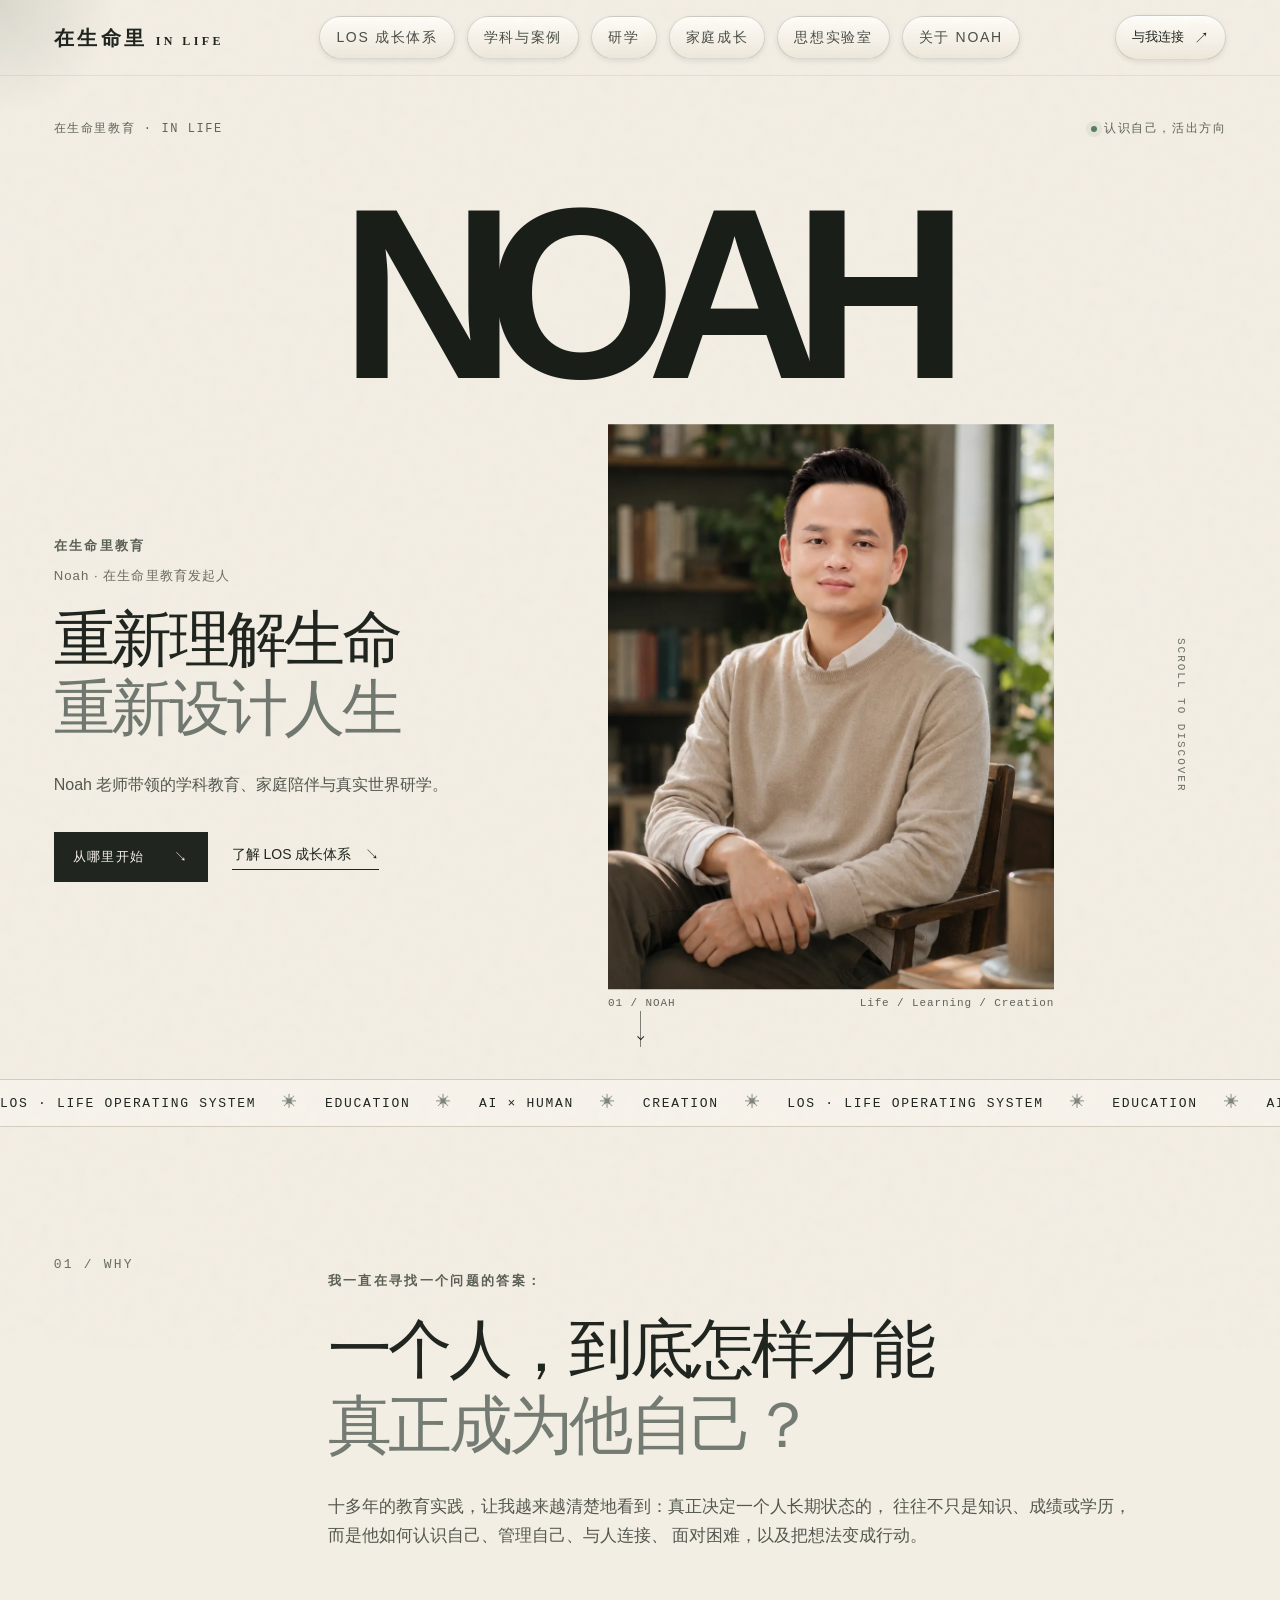
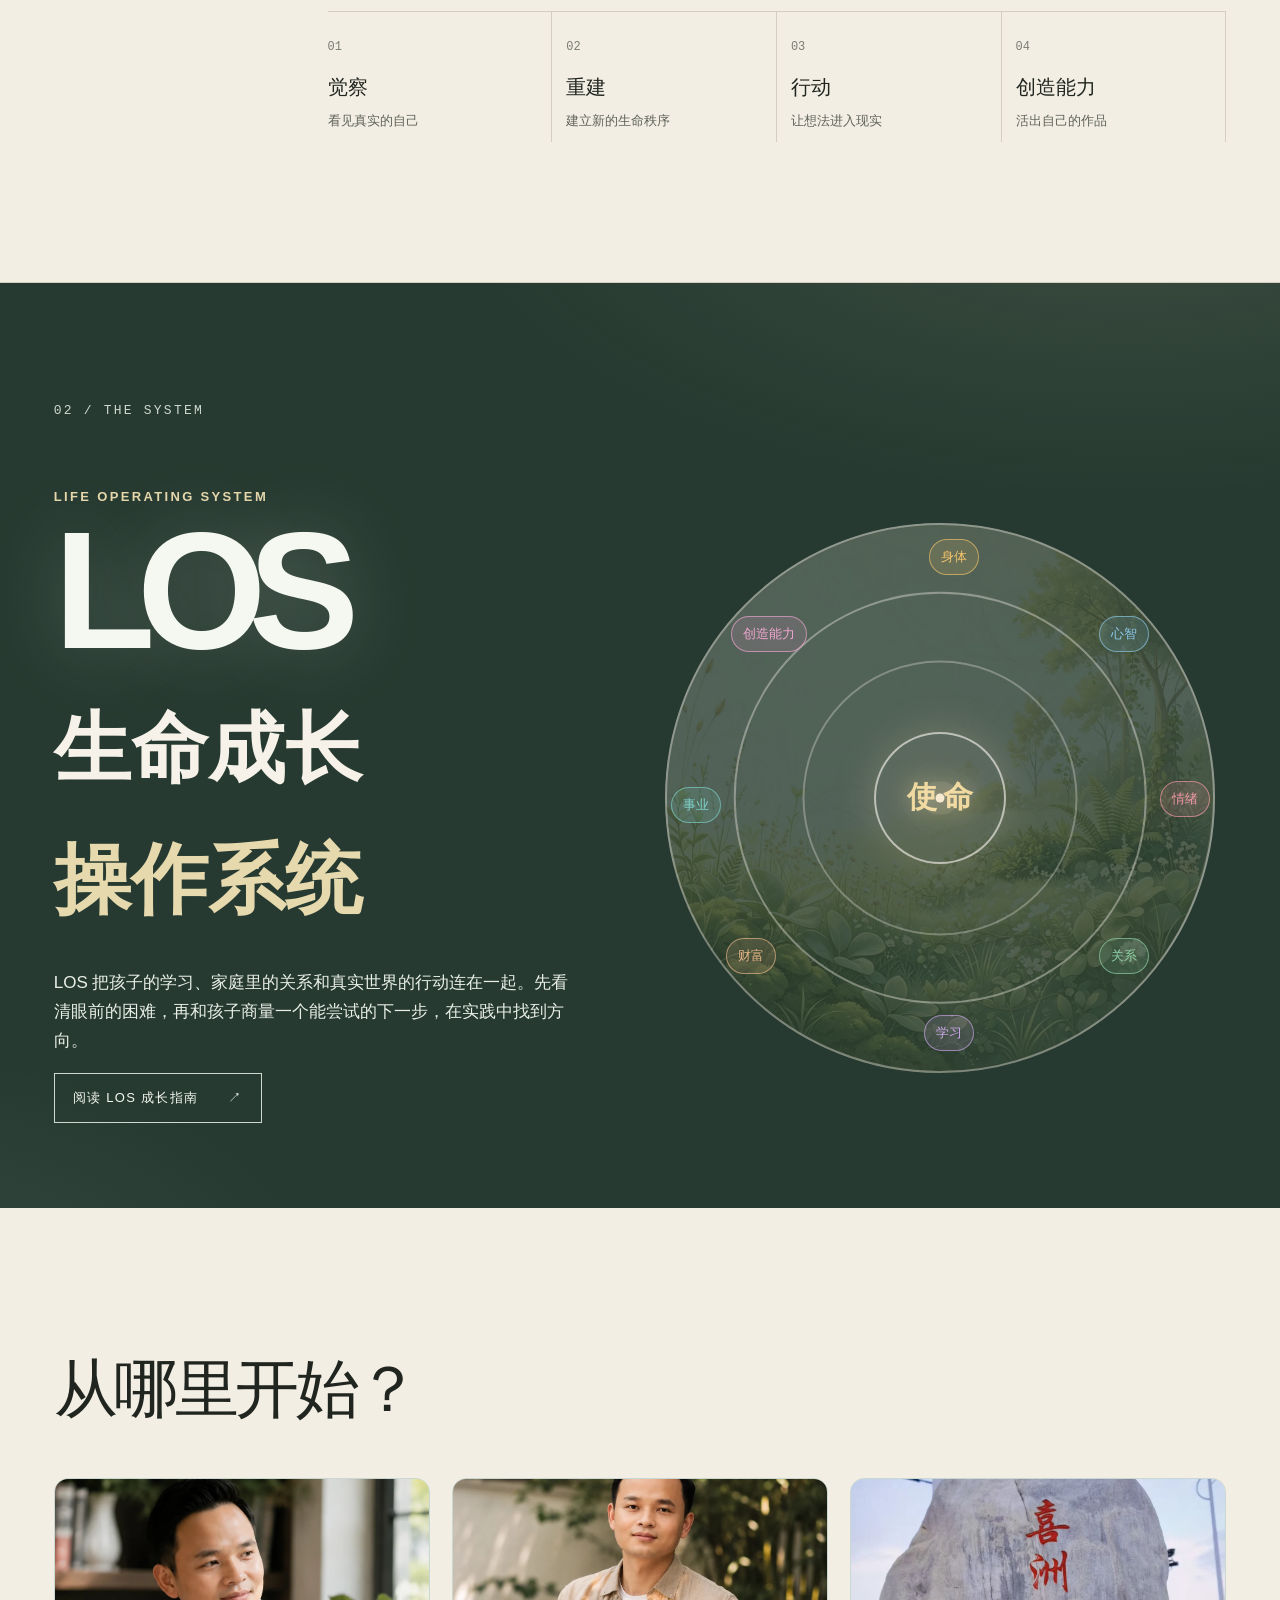
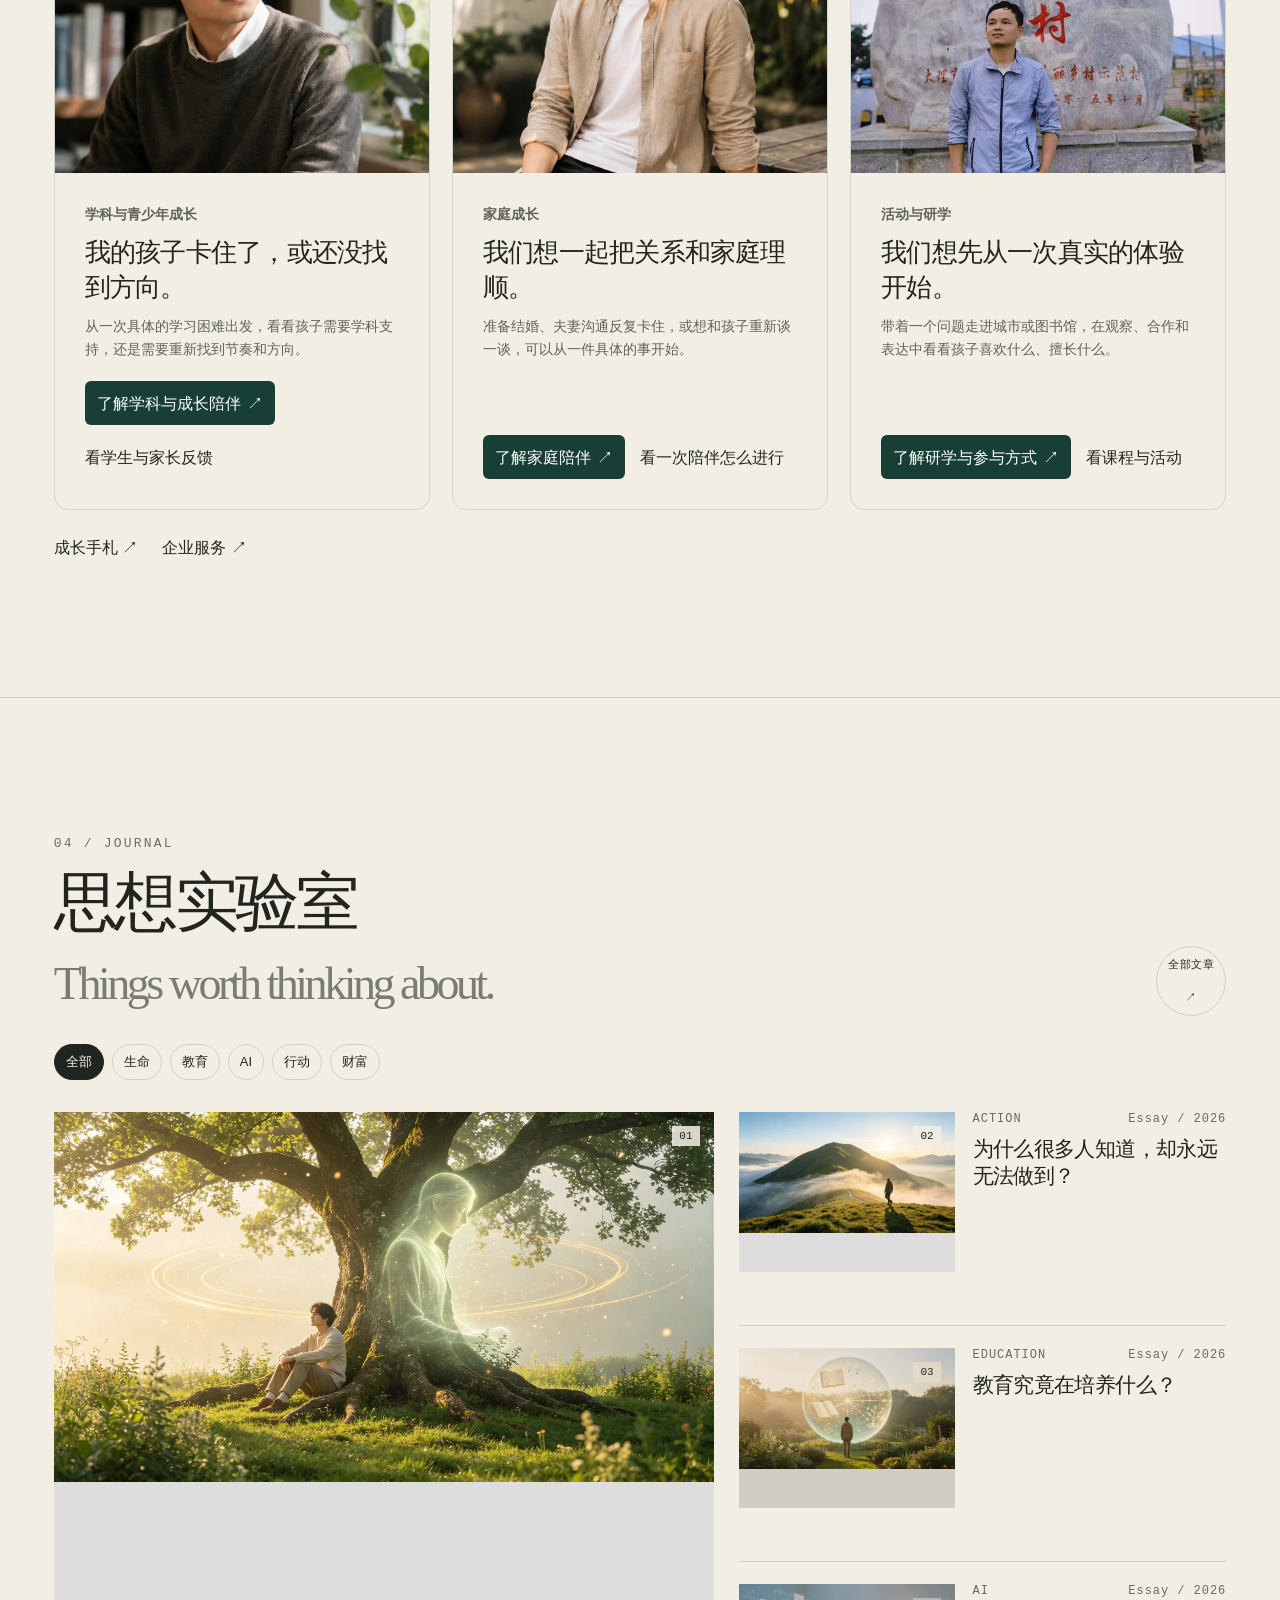
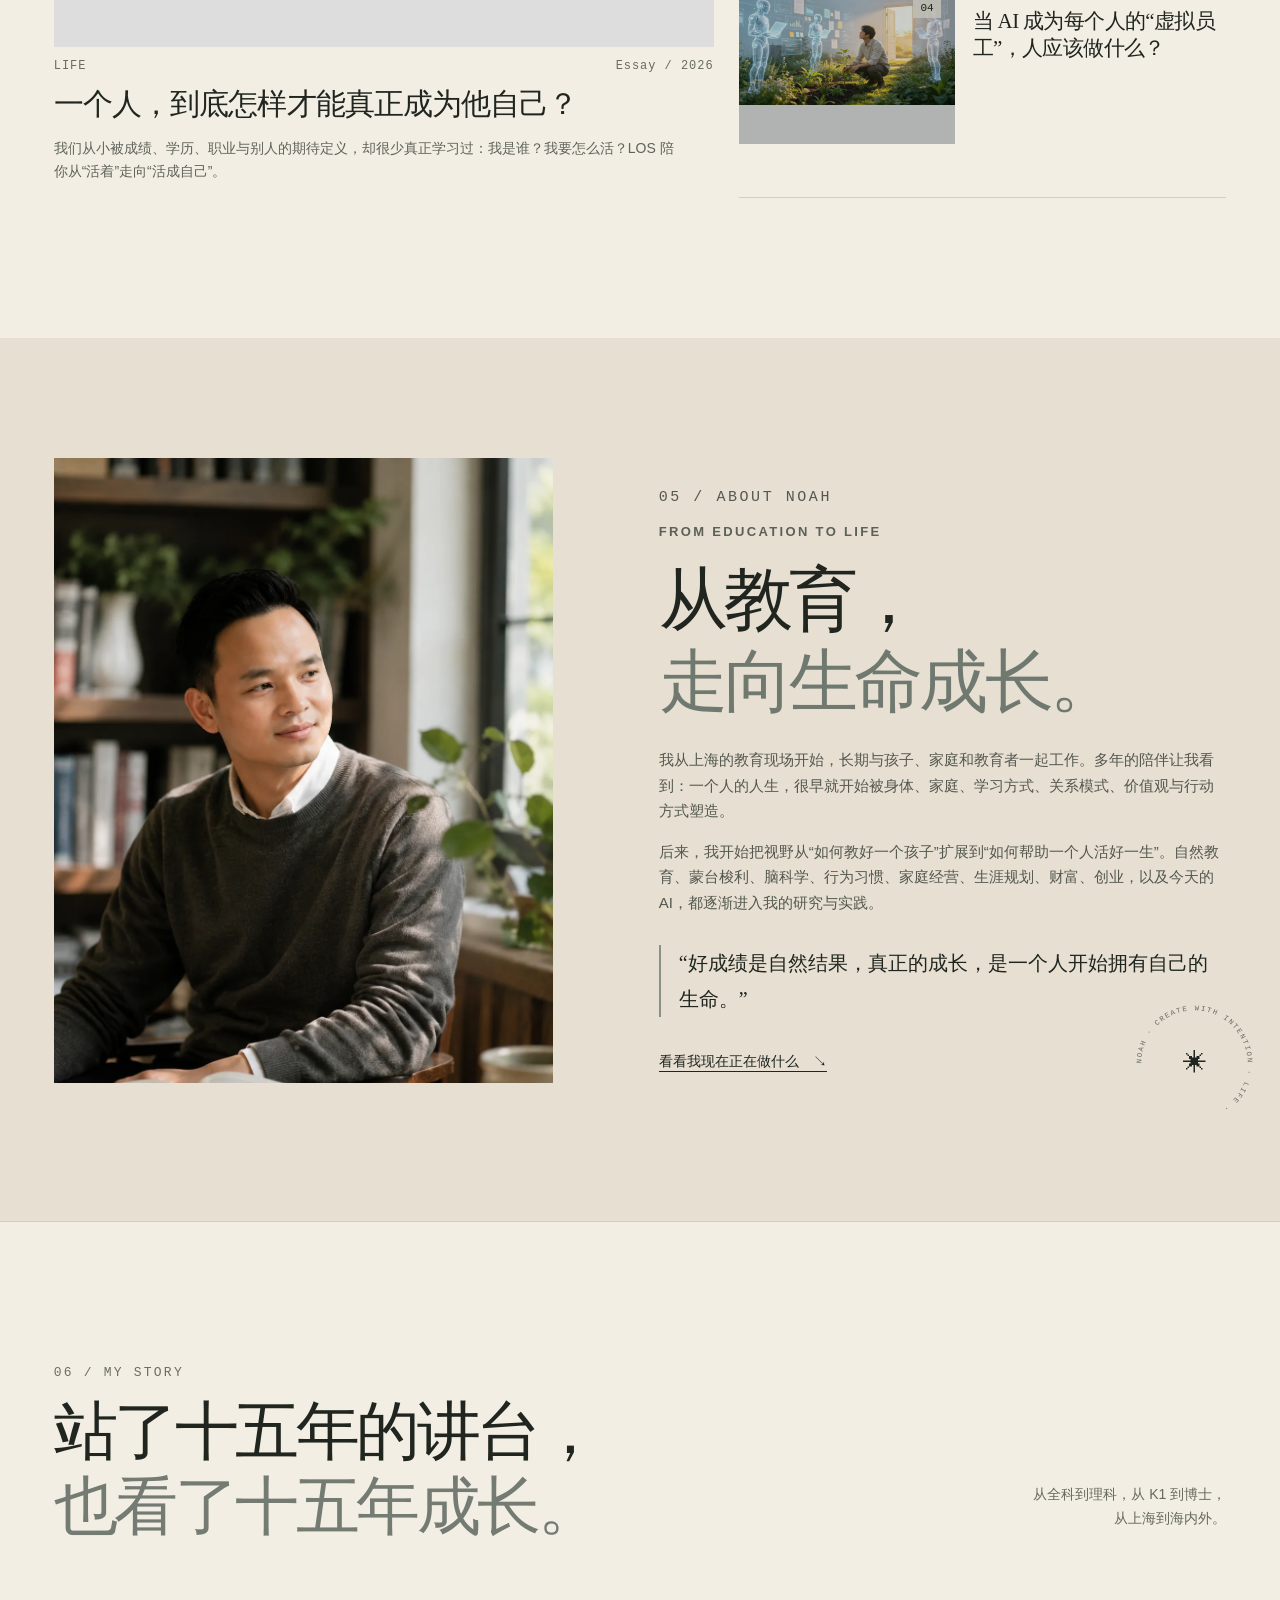
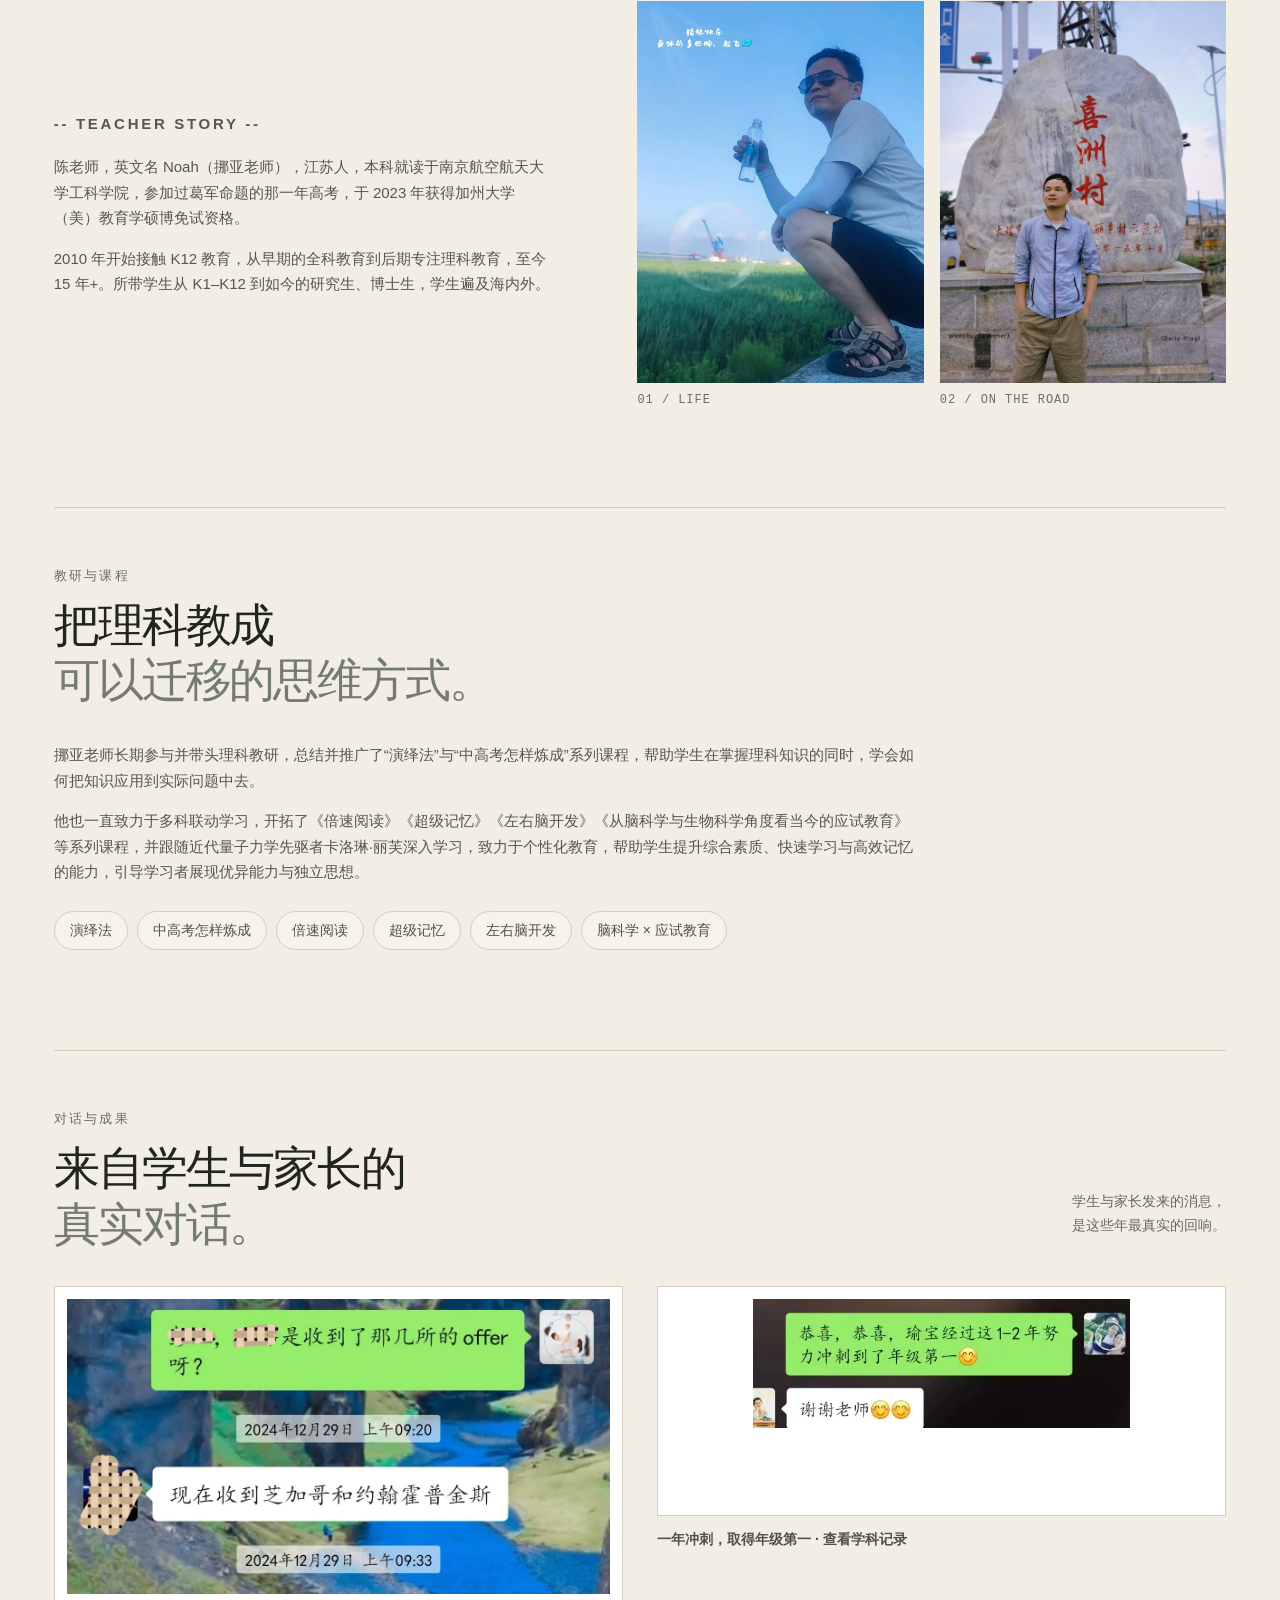
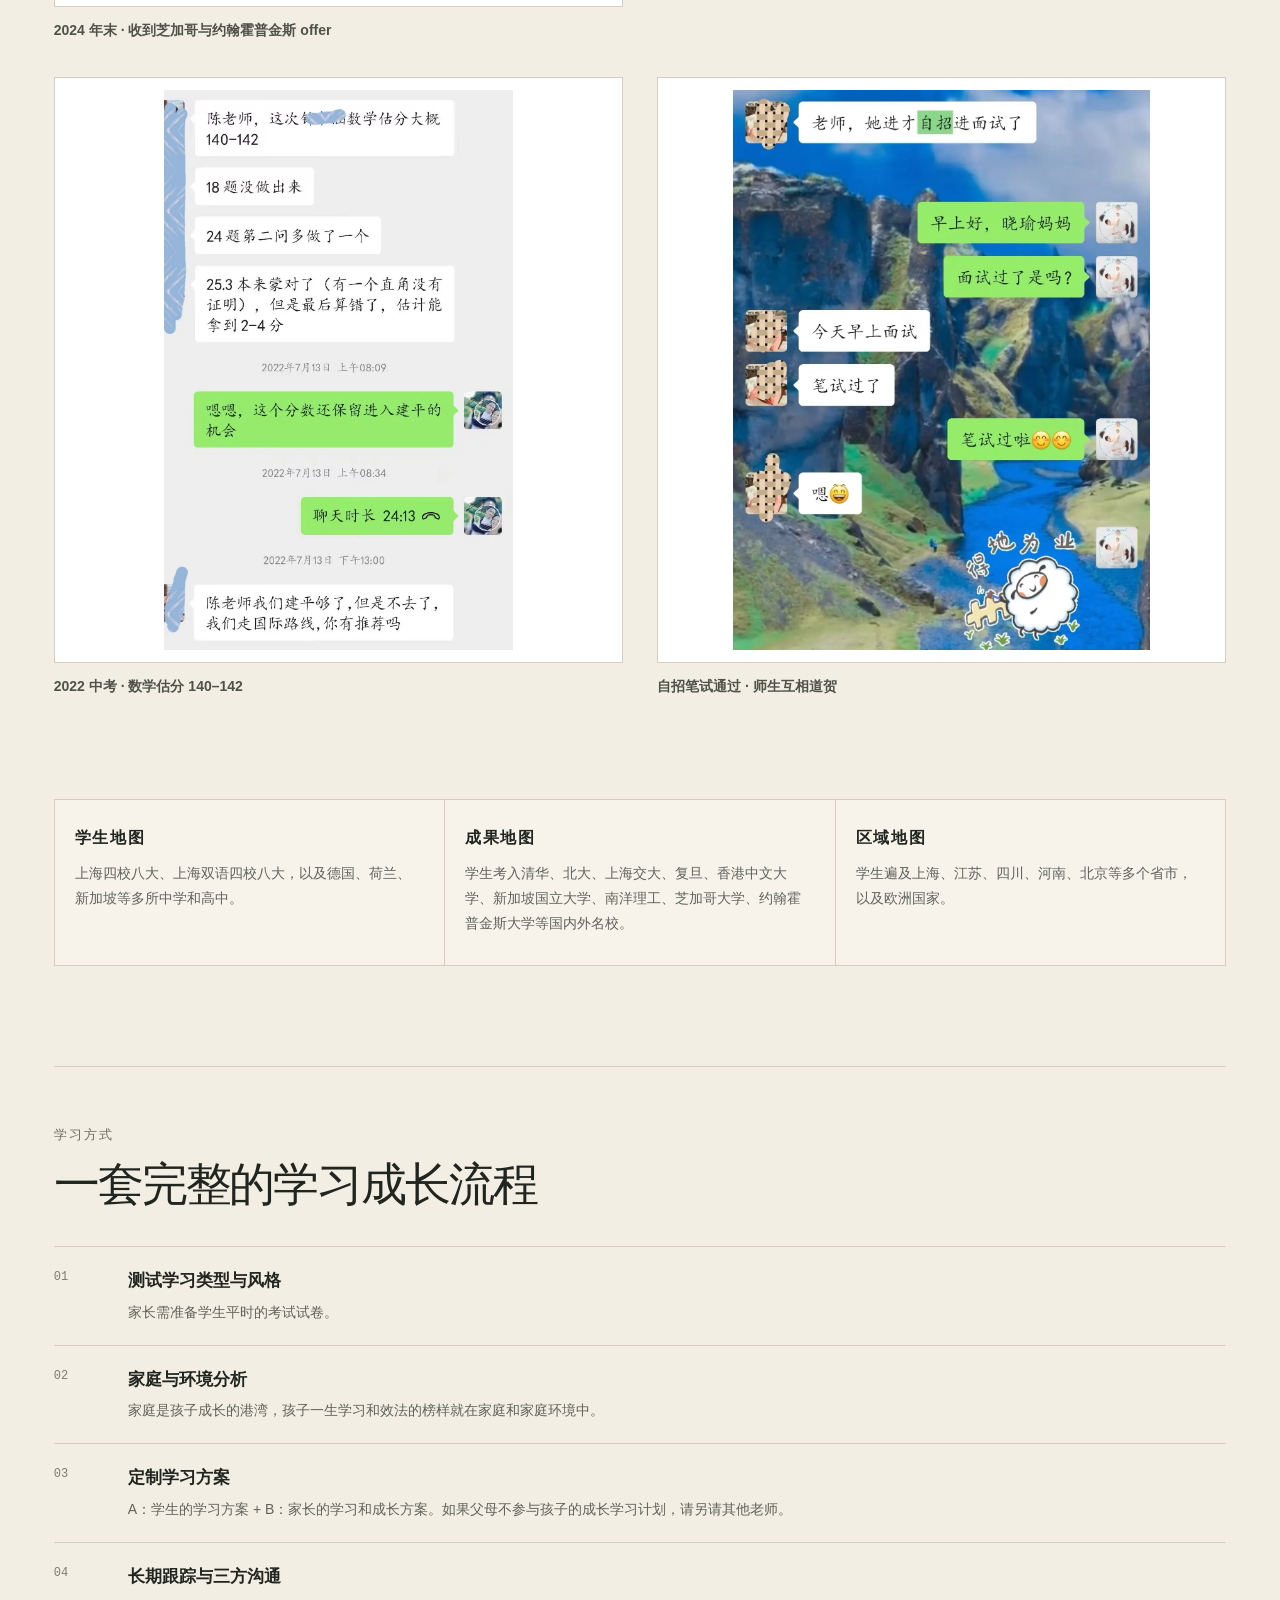
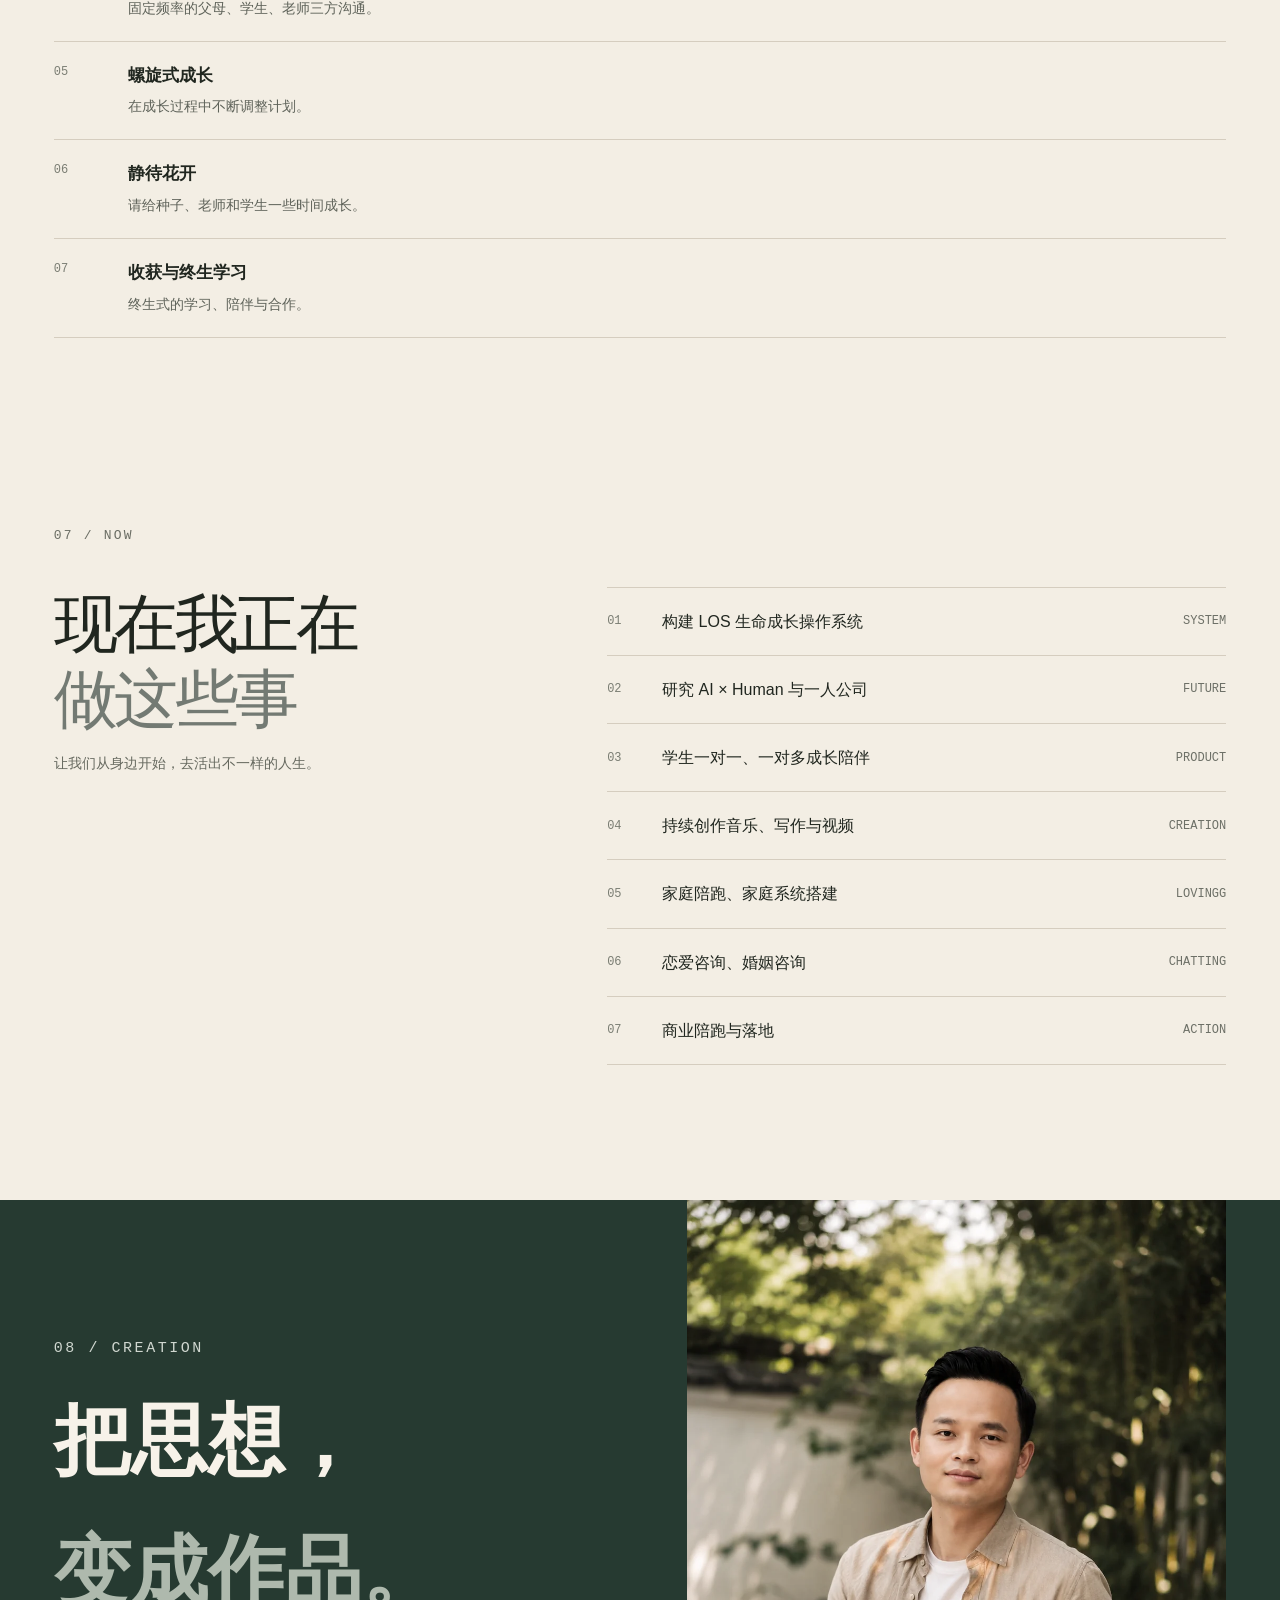
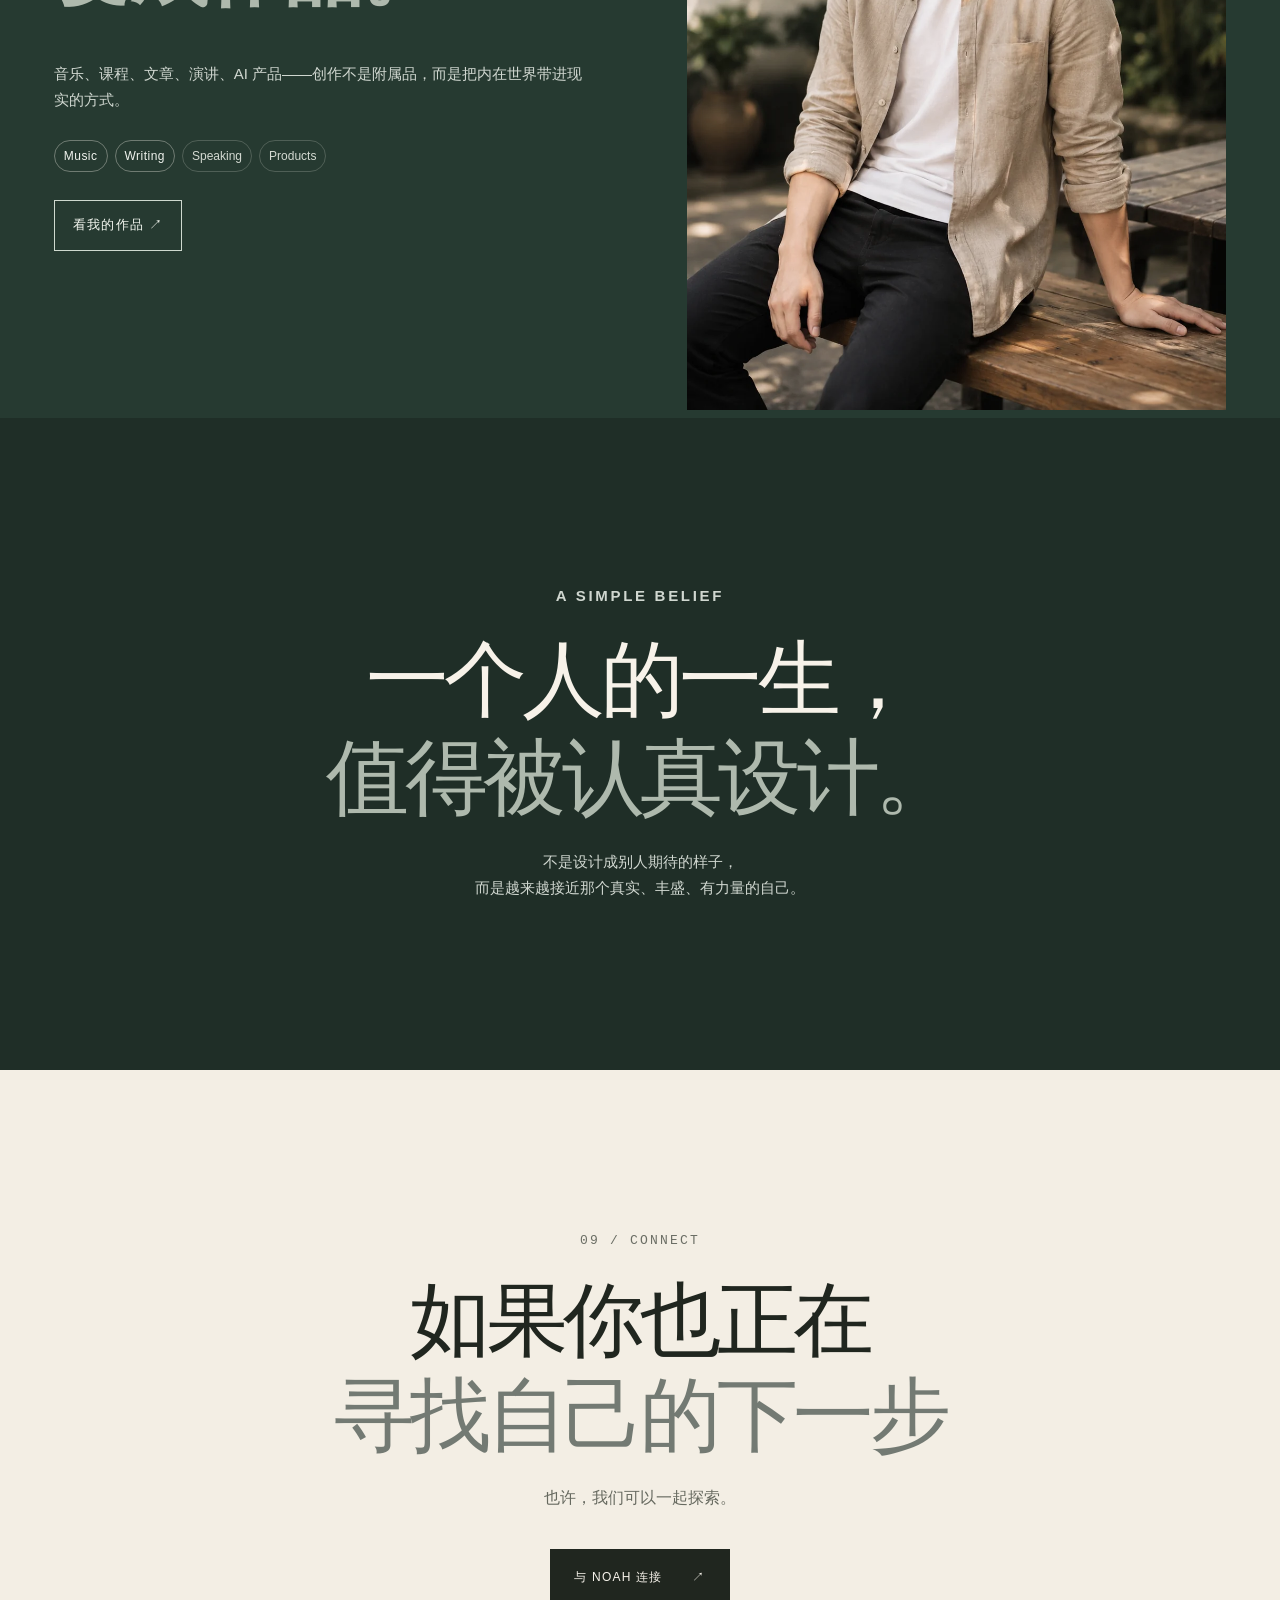
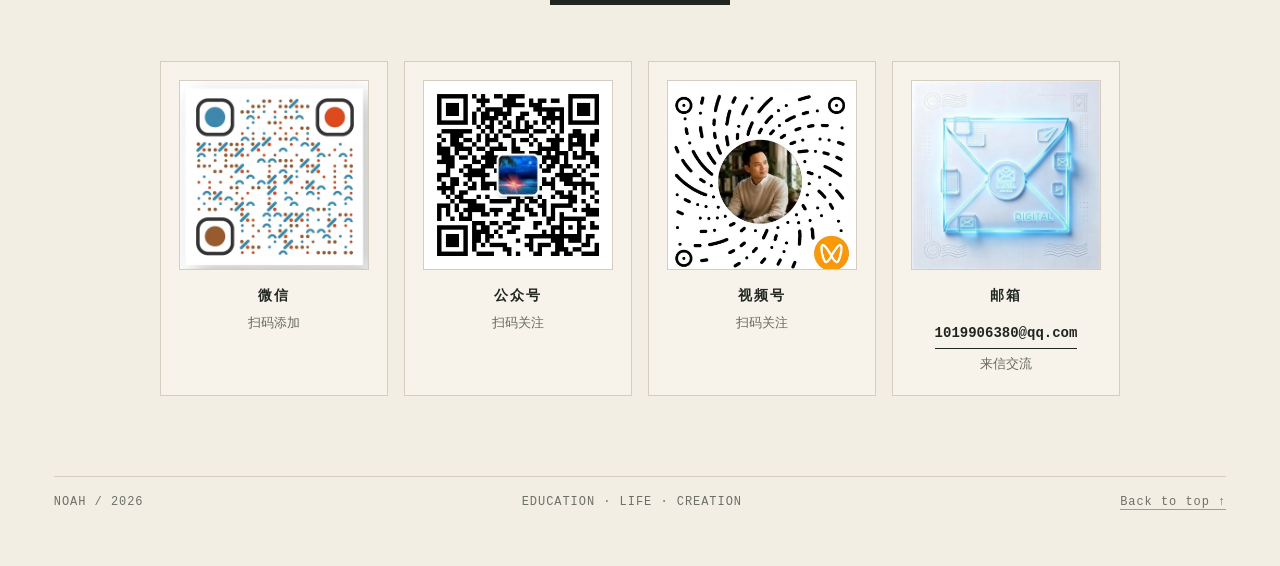
==== commit 6764d32e: "Update In Life website to v13" ====
--- a/index.html
+++ b/index.html
@@ -1,458 +1,433 @@
-<!doctype html>
-<html lang="zh-CN">
-<head>
-  <meta charset="utf-8">
-  <meta name="viewport" content="width=device-width, initial-scale=1">
-  <meta name="description" content="NOAH｜教育者、生命成长探索者、LOS生命成长操作系统发起人。探索生命成长、教育、AI与个人创造能力。">
-  <meta name="theme-color" content="#f3efe5">
-  <meta property="og:title" content="NOAH — Life / Learning / Creation">
-  <meta property="og:description" content="重新理解生命，重新设计人生。">
-  <link rel="icon" href="favicon.svg" type="image/svg+xml">
-  <title>NOAH — Life / Learning / Creation</title>
-  <link rel="stylesheet" href="styles.css">
-</head>
-<body>
-  <div class="grain" aria-hidden="true"></div>
-  <div class="cursor-glow" aria-hidden="true"></div>
-  <div class="scroll-progress" aria-hidden="true"></div>
-
-  <header class="site-header">
-    <a class="brand magnetic" href="#top" data-strength="8">NOAH<span>®</span></a>
-    <nav class="desktop-nav" aria-label="主导航">
-      <a href="#los">LOS</a>
-      <a href="#journal">实验室</a>
-      <a href="#building">创造ing</a>
-      <a href="#creation">把思想变成作品</a>
-      <a href="#story">我的故事</a>
-      <a href="#about">关于</a>
-    </nav>
-    <button class="connect-button magnetic" data-strength="12" type="button" data-open="connect">
-      <span>与我连接</span><b>↗</b>
-    </button>
-    <button class="menu-button" type="button" aria-expanded="false" aria-label="打开导航"><i></i><i></i></button>
-  </header>
-
-  <div class="mobile-menu" aria-hidden="true">
-    <a href="#los">生命成长</a>
-    <a href="#journal">日志</a>
-    <a href="#building">创造能力</a>
-    <a href="#creation">把思想变成作品</a>
-    <a href="#story">经历</a>
-    <a href="#about">关于</a>
-    <button type="button" data-open="connect">与我连接 ↗</button>
-  </div>
-
-  <main id="top">
-    <section class="hero section-shell" data-theme="light">
-      <div class="hero-top reveal">
-        <span>NOAH / EDUCATION · LIFE · CREATION</span>
-        <span class="status"><i></i> Building in public · 2026</span>
-      </div>
-
-      <div class="hero-wordmark" aria-label="NOAH">
-        <span>N</span><span>O</span><span>A</span><span>H</span>
-      </div>
-
-      <div class="hero-stage">
-        <div class="hero-copy">
-          <p class="eyebrow reveal">Hello, I’m Noah</p>
-          <p class="hero-role reveal">教育者 · 生命成长探索者 · LOS 发起人</p>
-          <h1 class="reveal delay-1">重新理解生命<br><em>重新设计人生</em></h1>
-          <p class="hero-intro reveal delay-2">
-            我研究人如何成长、学习、行动与创造能力。<br>
-            从教育出发，走向生命成长；从个人成长，走向一个人的完整人生系统。
-          </p>
-          <div class="hero-actions reveal delay-3">
-            <a href="#los" class="pill-button magnetic" data-strength="10">探索 LOS <span>↘</span></a>
-            <a href="#journal" class="text-link">进入思想实验室 <span>↘</span></a>
-          </div>
-        </div>
-
-        <figure class="hero-image reveal image-reveal">
-          <div class="parallax-image" data-speed="0.08">
-            <img src="assets/noah-hero.webp" alt="Noah">
-          </div>
-          <figcaption>
-            <span>01 / NOAH</span>
-            <span>Life / Learning / Creation</span>
-          </figcaption>
-        </figure>
-
-        <div class="vertical-note">SCROLL TO DISCOVER</div>
-      </div>
-
-      <a class="scroll-cue" href="#manifesto" aria-label="向下浏览"><span></span></a>
-    </section>
-
-    <section class="marquee" aria-label="核心关键词">
-      <div class="marquee-track">
-        <span>LOS · LIFE OPERATING SYSTEM</span><i>✳</i>
-        <span>EDUCATION</span><i>✳</i>
-        <span>AI × HUMAN</span><i>✳</i>
-        <span>CREATION</span><i>✳</i>
-        <span>LOS · LIFE OPERATING SYSTEM</span><i>✳</i>
-        <span>EDUCATION</span><i>✳</i>
-        <span>AI × 未来</span><i>✳</i>
-        <span>CREATION</span><i>✳</i>
-      </div>
-    </section>
-
-    <section id="manifesto" class="manifesto section-shell">
-      <div class="section-kicker reveal">01 / WHY</div>
-      <div class="manifesto-copy">
-        <p class="eyebrow reveal">我一直在寻找一个问题的答案：</p>
-        <h2 class="reveal">一个人，到底怎样才能<br><em>真正成为他自己？</em></h2>
-        <p class="lead reveal">
-          十多年的教育实践，让我越来越清楚地看到：真正决定一个人长期状态的，
-          往往不只是知识、成绩或学历，而是他如何认识自己、管理自己、与人连接、
-          面对困难，以及把想法变成行动。
-        </p>
-        <div class="principles reveal">
-          <div><b>01</b><span>觉察</span><small>看见真实的自己</small></div>
-          <div><b>02</b><span>重建</span><small>建立新的生命秩序</small></div>
-          <div><b>03</b><span>行动</span><small>让想法进入现实</small></div>
-          <div><b>04</b><span>创造能力</span><small>活出自己的作品</small></div>
-        </div>
-      </div>
-    </section>
-
-    <section id="los" class="los">
-      <div class="section-shell">
-        <div class="section-kicker light reveal">02 / THE SYSTEM</div>
-        <div class="los-grid">
-          <div class="los-copy">
-            <p class="eyebrow light reveal">LIFE OPERATING SYSTEM</p>
-            <div class="los-mark reveal">LOS</div>
-            <h2 class="reveal">生命成长<br><em>操作系统</em></h2>
-            <p class="los-lead reveal">
-              不是教你成为别人，而是帮助你逐渐成为自己。
-              LOS 是我正在构建的一套长期成长体系：从觉察开始，
-              建立生命秩序、行动能力与创造能力。
-            </p>
-            <div class="los-tags reveal">
-              <span>身体</span><span>心智</span><span>情绪</span><span>关系</span><span>学习</span>
-              <span>财富</span><span>事业</span><span>创造能力</span><span>使命</span>
-            </div>
-            <button class="outline-light magnetic" data-strength="8" data-open="los">进入 LOS 世界 <span>↗</span></button>
-          </div>
-          <div class="los-visual reveal" aria-label="LOS生命成长系统">
-            <div class="los-bg"><img src="assets/los-nature.webp" alt="" aria-hidden="true"></div>
-            <div class="orbital orbit-a"></div>
-            <div class="orbital orbit-b"></div>
-            <div class="orbital orbit-c"></div>
-            <div class="los-center"><strong>使命</strong></div>
-            <span class="orbit-node node-1">身体</span><span class="orbit-node node-2">心智</span>
-            <span class="orbit-node node-3">情绪</span><span class="orbit-node node-4">关系</span>
-            <span class="orbit-node node-5">学习</span><span class="orbit-node node-6">财富</span>
-            <span class="orbit-node node-7">事业</span><span class="orbit-node node-8">创造能力</span>
-            <div class="orbit-core"></div>
-          </div>
-        </div>
-        <div class="los-bottom reveal">
-          <span>01 觉察</span><span>02 理解</span><span>03 重建</span><span>04 行动</span><span>05 创造能力</span>
-        </div>
-      </div>
-    </section>
-
-    <section id="building" class="building section-shell">
-      <div class="section-heading">
-        <div><p class="section-kicker reveal">03 / WHAT I’M BUILDING</p><h2 class="reveal">正在做什么</h2></div>
-        <p class="heading-note reveal">不是把自己包装成一个标签，<br>而是把长期思考变成真实的作品。</p>
-      </div>
-      <div class="building-grid">
-        <article class="build-card featured reveal">
-          <span class="index">01</span><span class="build-status">BUILDING</span><div class="build-icon">◎</div>
-          <h3>生命成长系统</h3><p class="sub">LOS · 生命成长操作系统</p>
-          <p>研究人的身体、心智、关系、财富、事业、创造能力与使命如何形成一个长期成长系统。</p>
-          <button class="card-link" data-open="los">了解 <span>↗</span></button>
-        </article>
-        <article class="build-card reveal">
-          <span class="index">02</span><span class="build-status">ONGOING</span><div class="build-icon">✦</div>
-          <h3>教育</h3><p class="sub">教育与家庭成长</p>
-          <p>陪伴孩子、家庭与教育者，关注成绩之外的生命力、关系、方向和成长。</p>
-          <button class="card-link" data-open="education">查看 <span>↗</span></button>
-        </article>
-        <article class="build-card reveal">
-          <span class="index">03</span><span class="build-status">EXPLORING</span><div class="build-icon">⌘</div>
-          <h3>AI & 未来</h3><p class="sub">AI 与个人创造能力</p>
-          <p>探索 AI 如何成为人的“虚拟员工”，让普通人拥有更强的创造能力与行动能力。</p>
-          <button class="card-link" data-open="ai">了解 <span>↗</span></button>
-        </article>
-        <article class="build-card reveal">
-          <span class="index">04</span><span class="build-status">CREATING</span><div class="build-icon">♫</div>
-          <h3>创造能力</h3><p class="sub">音乐、写作与表达</p>
-          <p>把抽象的思想变成音乐、文字、影像、课程与产品，让思想能够被感受。</p>
-          <button class="card-link" data-open="creation">聆听 <span>↗</span></button>
-        </article>
-      </div>
-    </section>
-
-    <section id="journal" class="journal section-shell">
-      <div class="journal-head">
-        <div><p class="section-kicker reveal">04 / JOURNAL</p><h2 class="reveal">思想实验室<br><em>Things worth thinking about.</em></h2></div>
-        <button class="circle-link magnetic reveal" data-strength="10" data-open="journal">全部文章 <span>↗</span></button>
-      </div>
-      <div class="filter-row reveal">
-        <button class="filter active" data-filter="all">全部</button>
-        <button class="filter" data-filter="life">生命</button>
-        <button class="filter" data-filter="education">教育</button>
-        <button class="filter" data-filter="ai">AI</button>
-        <button class="filter" data-filter="action">行动</button>
-        <button class="filter" data-filter="wealth">财富</button>
-      </div>
-
-      <div class="journal-grid">
-        <article class="journal-card hero-story reveal" data-category="life" data-open="article-1">
-          <div class="journal-image"><img src="assets/journal-life.webp" alt="大树下静坐的生命成长"><span>01</span></div>
-          <div class="meta"><span>LIFE</span><span>Essay / 2026</span></div>
-          <h3>一个人，到底怎样才能真正成为他自己？</h3>
-          <p>我们从小被成绩、学历、职业与别人的期待定义，却很少真正学习过：我是谁？我要怎么活？LOS 陪你从“活着”走向“活成自己”。</p>
-          <div class="article-body">
-            <p>我们从小被成绩、学历、职业、家庭角色和别人的期待定义，却很少有人真正学习过：我是谁？我想成为什么样的人？我这一生究竟要怎么活？</p>
-            <p>LOS 生命成长系统，关注的不是教你成为“更优秀的别人”，而是帮助你觉察自己、理解自己、认识自己的天赋与需要，重新建立身体、情绪、关系、认知、事业与使命之间的生命秩序。</p>
-            <p>因为真正的成长，不是拥有更多，而是越来越清楚：我是谁，我要什么，我为什么而活，以及如何把想法变成真实的人生。</p>
-            <p>LOS，陪你从“活着”走向“活成自己”。</p>
-          </div>
-        </article>
-
-        <div class="journal-side">
-          <article class="journal-card compact reveal" data-category="action" data-open="article-2">
-            <div class="compact-image"><img src="assets/journal-action.webp" alt="山顶看日出的人"><span>02</span></div>
-            <div><div class="meta"><span>ACTION</span><span>Essay / 2026</span></div><h3>为什么很多人知道，却永远无法做到？</h3>
-            <div class="article-body">
-              <p>我们并不缺知识。很多人知道应该早睡、运动、阅读、学习，也知道应该改变自己，可真正能够持续做到的人却并不多。</p>
-              <p>因为知道，是认知层面的改变；做到，是整个生命系统的改变。行动不仅取决于意志力，还受到身体状态、情绪、注意力、环境、习惯以及即时反馈的影响。</p>
-              <p>所以，真正的成长不是不断给自己增加知识，而是建立一套能够让认知进入行动、行动形成反馈、反馈推动迭代的系统。LOS 关注的，正是这条从“我知道”到“我做到”，再到“我成为”的完整路径。</p>
-              <p>成长，不是懂得更多，而是让知道的事情真正发生在生命里。</p>
-            </div>
-            </div>
-          </article>
-          <article class="journal-card compact reveal" data-category="education" data-open="article-3">
-            <div class="compact-image warm"><img src="assets/journal-edu.webp" alt="花园中发光的知识球体"><span>03</span></div>
-            <div><div class="meta"><span>EDUCATION</span><span>Essay / 2026</span></div><h3>教育究竟在培养什么？</h3>
-            <div class="article-body">
-              <p>如果教育只留下分数，孩子即使考上了好学校，也可能依然不知道自己是谁、喜欢什么、想去哪里，更不知道如何面对真实世界。</p>
-              <p>真正的教育，不只是把知识装进孩子的大脑，更重要的是帮助一个人认识自己、发展天赋、建立思考能力、学会与人相处，并拥有面对挫折和选择人生的能力。</p>
-              <p>我们希望培养的，不只是一个会考试的孩子，而是一个有生命力、有判断力、有责任感，能够认识自己、创造价值，并为自己人生负责的人。</p>
-              <p>教育的终点，不是标准答案，而是一个真正能够走向世界、活出自己的人。</p>
-            </div>
-            </div>
-          </article>
-          <article class="journal-card compact reveal" data-category="ai" data-open="article-4">
-            <div class="compact-image darken"><img src="assets/journal-ai.webp" alt="人与 AI 在花园中"><span>04</span></div>
-            <div><div class="meta"><span>AI</span><span>Essay / 2026</span></div><h3>当 AI 成为每个人的“虚拟员工”，人应该做什么？</h3>
-            <div class="article-body">
-              <p>当 AI 可以帮助我们执行任务、搜索信息、整理资料，甚至完成越来越多的创作，未来真正稀缺的，可能不再只是“会做事的人”，而是知道为什么做、应该做什么，以及要创造什么的人。</p>
-              <p>AI 可以替我们提高效率，却无法替我们决定人生的方向。</p>
-              <p>所以，AI 时代真正需要升级的，不只是工具，而是人的判断力、创造力、审美力、关系能力与意义感。</p>
-              <p>我们要学习的，不是与 AI 比谁更快，而是学会让 AI 成为自己的“虚拟员工”，把时间和生命还给真正重要的事情：思考、创造、连接、选择，并成为自己人生的主人。</p>
-            </div>
-            </div>
-          </article>
-        </div>
-      </div>
-    </section>
-
-    <section id="about" class="about">
-      <div class="section-shell about-grid">
-        <div class="about-image reveal image-reveal"><img src="assets/noah-study.webp" alt="Noah 在书房"></div>
-        <div class="about-copy">
-          <p class="section-kicker reveal">05 / ABOUT NOAH</p>
-          <p class="eyebrow reveal">From education to life</p>
-          <h2 class="reveal">从教育，<br><em>走向生命成长。</em></h2>
-          <p class="reveal">我从上海的教育现场开始，长期与孩子、家庭和教育者一起工作。多年的陪伴让我看到：一个人的人生，很早就开始被身体、家庭、学习方式、关系模式、价值观与行动方式塑造。</p>
-          <p class="reveal">后来，我开始把视野从“如何教好一个孩子”扩展到“如何帮助一个人活好一生”。自然教育、蒙台梭利、脑科学、行为习惯、家庭经营、生涯规划、财富、创业，以及今天的 AI，都逐渐进入我的研究与实践。</p>
-          <div class="quote reveal">“好成绩是自然结果，真正的成长，是一个人开始拥有自己的生命。”</div>
-          <a class="text-link reveal" href="#now">看看我现在正在做什么 <span>↘</span></a>
-        </div>
-        <div class="about-stamp reveal" aria-hidden="true">
-          <svg viewBox="0 0 180 180"><defs><path id="circlePath" d="M90,90 m-66,0 a66,66 0 1,1 132,0 a66,66 0 1,1 -132,0"/></defs><text><textPath href="#circlePath">NOAH · CREATE WITH INTENTION · LIFE · </textPath></svg>
-          <b>✳</b>
-        </div>
-      </div>
-    </section>
-
-    <section id="story" class="story section-shell">
-      <div class="story-heading">
-        <div><p class="section-kicker reveal">06 / MY STORY</p><h2 class="reveal">缘结教育数十载，陪伴弟子十二春。<br><em>躬看学子万千貌，一路见证成长痕。</em></h2></div>
-        <p class="heading-note reveal">从全科到理科，从 K1 到博士，<br>从上海到海内外。</p>
-      </div>
-
-      <div class="story-grid">
-        <div class="story-bio">
-          <p class="eyebrow reveal">-- Teacher Story --</p>
-          <p class="reveal">陈老师，英文名 Noah（挪亚老师），江苏人，本科就读于南京航空航天大学工科学院，参加过葛军命题的那一年高考，于 2023 年获得加州大学（美）教育学硕博免试资格。</p>
-          <p class="reveal">2010 年开始接触 K12 教育，从早期的全科教育到后期专注理科教育，至今 15 年+。所带学生从 K1–K12 到如今的研究生、博士生，学生遍及海内外。</p>
-        </div>
-        <div class="story-photos">
-          <figure class="story-photo reveal image-reveal"><img src="assets/story-1.webp" alt="Noah 户外"><figcaption>01 / LIFE</figcaption></figure>
-          <figure class="story-photo reveal image-reveal"><img src="assets/story-2.webp" alt="Noah 在喜洲"><figcaption>02 / ON THE ROAD</figcaption></figure>
-        </div>
-      </div>
-
-      <div class="story-block">
-        <div class="story-block-head">
-          <div><p class="section-kicker reveal">教研与课程</p><h3 class="reveal">把理科教成<br><em>可以迁移的思维方式。</em></h3></div>
-        </div>
-        <div class="story-courses">
-          <p class="reveal">挪亚老师长期参与并带头理科教研，总结并推广了“演绎法”与“中高考怎样炼成”系列课程，帮助学生在掌握理科知识的同时，学会如何把知识应用到实际问题中去。</p>
-          <p class="reveal">他也一直致力于多科联动学习，开拓了《倍速阅读》《超级记忆》《左右脑开发》《从脑科学与生物科学角度看当今的应试教育》等系列课程，并跟随近代量子力学先驱者卡洛琳·丽芙深入学习，致力于个性化教育，帮助学生提升综合素质、快速学习与高效记忆的能力，引导学习者展现优异能力与独立思想。</p>
-          <div class="course-tags reveal">
-            <span>演绎法</span><span>中高考怎样炼成</span><span>倍速阅读</span><span>超级记忆</span><span>左右脑开发</span><span>脑科学 × 应试教育</span>
-          </div>
-        </div>
-      </div>
-
-      <div class="story-block">
-        <div class="story-block-head">
-          <div><p class="section-kicker reveal">对话与成果</p><h3 class="reveal">来自学生与家长的<br><em>真实对话。</em></h3></div>
-          <p class="heading-note reveal">学生与家长发来的消息，<br>是这些年最真实的回响。</p>
-        </div>
-        <div class="dialogue-grid">
-          <figure class="dialogue-card reveal">
-            <div class="dialogue-img"><img src="assets/dialogue-1.webp" alt="收到芝加哥与约翰霍普金斯 offer 的对话"></div>
-            <figcaption>2024 年末 · 收到芝加哥与约翰霍普金斯 offer</figcaption>
-          </figure>
-          <figure class="dialogue-card reveal">
-            <div class="dialogue-img"><img src="assets/dialogue-2.webp" alt="冲刺年级第一的对话"></div>
-            <figcaption>冲刺一年 · 拿下年级第一</figcaption>
-          </figure>
-          <figure class="dialogue-card reveal">
-            <div class="dialogue-img"><img src="assets/dialogue-3.webp" alt="中考数学估分 140-142 的对话"></div>
-            <figcaption>2022 中考 · 数学估分 140–142</figcaption>
-          </figure>
-          <figure class="dialogue-card reveal">
-            <div class="dialogue-img"><img src="assets/dialogue-4.webp" alt="自招笔试通过的对话"></div>
-            <figcaption>自招笔试通过 · 师生互相道贺</figcaption>
-          </figure>
-          <figure class="dialogue-card reveal">
-            <div class="dialogue-img"><img src="assets/dialogue-5.webp" alt="淮宇入读芝加哥大学的对话"></div>
-            <figcaption>2026 年 9 月 · 淮宇入读芝加哥大学（数学与经济）</figcaption>
-          </figure>
-          <figure class="dialogue-card reveal">
-            <div class="dialogue-img"><img src="assets/dialogue-6.webp" alt="书涵在帝国理工的对话"></div>
-            <figcaption>2026 年 · 书涵在帝国理工读大二（材料科学）</figcaption>
-          </figure>
-          <figure class="dialogue-card reveal">
-            <div class="dialogue-img"><img src="assets/dialogue-7.webp" alt="歆怡前往英国 UCL 的对话"></div>
-            <figcaption>2026 年 9 月 · 歆怡前往英国伦敦大学学院 UCL</figcaption>
-          </figure>
-          <figure class="dialogue-card reveal">
-            <div class="dialogue-img"><img src="assets/dialogue-8.webp" alt="伦敦国王学院学生证"></div>
-            <figcaption>伦敦国王学院 KCL · 学生证</figcaption>
-          </figure>
-          <figure class="dialogue-card reveal">
-            <div class="dialogue-img"><img src="assets/dialogue-9.webp" alt="家长感谢的对话"></div>
-            <figcaption>家长感谢 · 飞芝的成长见证</figcaption>
-          </figure>
-        </div>
-      </div>
-
-      <div class="maps-block">
-        <div class="map-col reveal"><b>学生地图</b><p>上海四校八大、上海双语四校八大，以及德国、荷兰、新加坡等多所中学和高中。</p></div>
-        <div class="map-col reveal"><b>成果地图</b><p>学生考入清华、北大、上海交大、复旦、香港中文大学、新加坡国立大学、南洋理工、芝加哥大学、约翰霍普金斯大学、帝国理工、伦敦大学学院（UCL）、伦敦国王学院（KCL）等国内外名校。</p></div>
-        <div class="map-col reveal"><b>区域地图</b><p>学生遍及上海、江苏、四川、河南、北京等多个省市，以及欧洲国家。</p></div>
-      </div>
-
-      <div class="story-block">
-        <div class="story-block-head">
-          <div><p class="section-kicker reveal">学习方式</p><h3 class="reveal">一套完整的学习成长流程</h3></div>
-        </div>
-        <ol class="process-list">
-          <li class="reveal"><span>01</span><div><strong>测试学习类型与风格</strong><small>家长需准备学生平时的考试试卷。</small></div></li>
-          <li class="reveal"><span>02</span><div><strong>家庭与环境分析</strong><small>家庭是孩子成长的港湾，孩子一生学习和效法的榜样就在家庭和家庭环境中。</small></div></li>
-          <li class="reveal"><span>03</span><div><strong>定制学习方案</strong><small>A：学生的学习方案 + B：家长的学习和成长方案。如果父母不参与孩子的成长学习计划，请另请其他老师。</small></div></li>
-          <li class="reveal"><span>04</span><div><strong>长期跟踪与三方沟通</strong><small>固定频率的父母、学生、老师三方沟通。</small></div></li>
-          <li class="reveal"><span>05</span><div><strong>螺旋式成长</strong><small>在成长过程中不断调整计划。</small></div></li>
-          <li class="reveal"><span>06</span><div><strong>静待花开</strong><small>请给种子、老师和学生一些时间成长。</small></div></li>
-          <li class="reveal"><span>07</span><div><strong>收获与终生学习</strong><small>终生式的学习、陪伴与合作。</small></div></li>
-        </ol>
-      </div>
-    </section>
-
-    <section id="now" class="now section-shell">
-      <div class="section-kicker reveal">07 / NOW</div>
-      <div class="now-grid">
-        <div><h2 class="reveal">现在我正在<br><em>做这些事</em></h2><p class="reveal">让我们从身边开始，去活出不一样的人生。</p></div>
-        <div class="now-list">
-          <div class="now-item reveal"><span>01</span><strong>构建 LOS 生命成长操作系统</strong><em>System</em></div>
-          <div class="now-item reveal"><span>02</span><strong>研究 AI × Human 与一人公司</strong><em>Future</em></div>
-          <div class="now-item reveal"><span>03</span><strong>学生一对一、一对多成长陪伴</strong><em>Product</em></div>
-          <div class="now-item reveal"><span>04</span><strong>持续创作音乐、写作与视频</strong><em>Creation</em></div>
- <div class="now-item reveal"><span>05</span><strong>家庭陪跑、家庭系统搭建</strong><em>Lovingg</em></div>
- <div class="now-item reveal"><span>06</span><strong>恋爱咨询、婚姻咨询</strong><em>Chatting</em></div>
- <div class="now-item reveal"><span>07</span><strong>商业陪跑与落地</strong><em>Action</em></div>
-        </div>
-      </div>
-    </section>
-
-    <section id="creation" class="creation">
-      <div class="section-shell creation-shell">
-        <div class="creation-copy">
-          <p class="section-kicker light reveal">08 / CREATION</p>
-          <h2 class="reveal">把思想，<br><em>变成作品。</em></h2>
-          <p class="reveal">音乐、课程、文章、演讲、AI 产品——创作不是附属品，而是把内在世界带进现实的方式。</p>
-          <div class="creation-tags reveal"><button type="button" class="creation-tag" data-open="music">Music</button><button type="button" class="creation-tag" data-open="writing">Writing</button><span>Speaking</span><span>Products</span></div>
-          <button class="outline-light magnetic reveal" data-strength="8" data-open="creation">看我的作品 ↗</button>
-        </div>
-        <div class="creation-photo reveal"><img src="assets/noah-garden.webp" alt="Noah 在自然环境中"></div>
-      </div>
-    </section>
-
-    <section class="belief section-shell">
-      <div class="belief-inner">
-        <p class="eyebrow light reveal">A SIMPLE BELIEF</p>
-        <h2 class="reveal">一个人的一生，<br><em>值得被认真设计。</em></h2>
-        <p class="reveal">不是设计成别人期待的样子，<br>而是越来越接近那个真实、丰盛、有力量的自己。</p>
-      </div>
-    </section>
-
-    <section id="contact" class="contact section-shell">
-      <p class="section-kicker reveal">09 / CONNECT</p>
-      <h2 class="reveal">如果你也正在<br><em>寻找自己的下一步</em></h2>
-      <p class="reveal">也许，我们可以一起探索。</p>
-      <button class="big-contact magnetic reveal" data-strength="8" data-open="connect">与 Noah 连接 <span>↗</span></button>
-      <div class="contact-channels reveal">
-        <div class="channel">
-          <div class="channel-qr"><img src="assets/qr-wechat.webp" alt="微信二维码"></div>
-          <span class="channel-label">微信</span>
-          <small>扫码添加</small>
-        </div>
-        <div class="channel">
-          <div class="channel-qr"><img src="assets/qr-gongzhonghao.webp" alt="公众号二维码"></div>
-          <span class="channel-label">公众号</span>
-          <small>扫码关注</small>
-        </div>
-        <div class="channel">
-          <div class="channel-qr contain"><img src="assets/qr-shipinhao.webp" alt="视频号二维码"></div>
-          <span class="channel-label">视频号</span>
-          <small>扫码关注</small>
-        </div>
-        <div class="channel channel-mail">
-          <div class="channel-qr"><img src="assets/mail.webp" alt="邮箱来信交流"></div>
-          <span class="channel-label">邮箱</span>
-          <a class="mail-address" href="mailto:1019906380@qq.com">1019906380@qq.com</a>
-          <small>来信交流</small>
-        </div>
-      </div>
-      <div class="contact-foot reveal">
-        <span>NOAH / 2026</span><span>EDUCATION · LIFE · CREATION</span><a href="#top">Back to top ↑</a>
-      </div>
-    </section>
-  </main>
-
-  <div class="modal-backdrop" id="modal" aria-hidden="true">
-    <footer class="site-footer section-shell">
-    <div><strong>NOAH</strong><span>重新理解生命 · 重新设计人生</span></div>
-    <div class="footer-meta"><span>HTML · CSS · JS</span><span>Static / No Backend</span><span>© 2026 NOAH</span></div>
-  </footer>
-
-  <div class="modal" role="dialog" aria-modal="true" aria-label="内容">
-      <button class="modal-close" aria-label="关闭">×</button>
-      <div id="modal-content"></div>
-    </div>
-  </div>
-
-  <script src="script.js"></script>
-</body>
-</html>
+<!doctype html>
+<html lang="zh-CN">
+<head>
+  <meta charset="utf-8">
+  <meta name="viewport" content="width=device-width, initial-scale=1">
+  <meta name="description" content="NOAH｜教育者、生命成长探索者、LOS生命成长操作系统发起人。探索生命成长、教育、AI与个人创造能力。">
+  <meta name="theme-color" content="#f3efe5">
+  <meta property="og:title" content="在生命里教育 · In Life">
+  <meta property="og:description" content="重新理解生命，重新设计人生。">
+  <link rel="icon" href="favicon.svg" type="image/svg+xml">
+  <title>在生命里教育 · In Life</title>
+  <link rel="stylesheet" href="styles.css">
+</head>
+<body>
+  <div class="grain" aria-hidden="true"></div>
+  <div class="cursor-glow" aria-hidden="true"></div>
+  <div class="scroll-progress" aria-hidden="true"></div>
+
+  <header class="site-header">
+    <a class="brand magnetic" href="#top" data-strength="8">在生命里<span> IN LIFE</span></a>
+    <nav class="desktop-nav" aria-label="主导航">      <a href="method.html">LOS 成长体系</a>
+      <a href="math.html">学科与案例</a>
+      <a href="study.html">研学</a>
+      <a href="family.html">家庭成长</a>
+      <a href="#journal">思想实验室</a>
+      <a href="#story">关于 Noah</a></nav>
+    <button class="connect-button magnetic" data-strength="12" type="button" data-open="connect">
+      <span>与我连接</span><b>↗</b>
+    </button>
+    <button class="menu-button" type="button" aria-expanded="false" aria-label="打开导航"><i></i><i></i></button>
+  </header>
+
+  <div class="mobile-menu" aria-hidden="true">      <a href="method.html">LOS 成长体系</a>
+      <a href="math.html">学科与案例</a>
+      <a href="study.html">研学</a>
+      <a href="family.html">家庭成长</a>
+      <a href="#journal">思想实验室</a>
+      <a href="#story">关于 Noah</a>
+    <button type="button" data-open="connect">与我连接 ↗</button>
+  </div>
+
+  <main id="top">
+    <section class="hero section-shell" data-theme="light">
+      <div class="hero-top reveal">
+        <span>在生命里教育 · IN LIFE</span>
+        <span class="status"><i></i> 认识自己，活出方向</span>
+      </div>
+
+      <div class="hero-wordmark" aria-label="NOAH">
+        <span>N</span><span>O</span><span>A</span><span>H</span>
+      </div>
+
+      <div class="hero-stage">
+        <div class="hero-copy">
+          <p class="eyebrow reveal">在生命里教育</p>
+          <p class="hero-role reveal">Noah · 在生命里教育发起人</p>
+          <h1 class="reveal delay-1">重新理解生命<br><em>重新设计人生</em></h1>
+          <p class="hero-intro reveal delay-2">
+            Noah 老师带领的学科教育、家庭陪伴与真实世界研学。
+          </p>
+          <div class="hero-actions reveal delay-3">
+            <a href="#building" class="pill-button magnetic" data-strength="10">从哪里开始 <span>↘</span></a>
+            <a href="#los" class="text-link">了解 LOS 成长体系 <span>↘</span></a>
+          </div>
+        </div>
+
+        <figure class="hero-image reveal image-reveal">
+          <div class="parallax-image" data-speed="0.08">
+            <a class="image-link" href="assets/noah-hero.webp"><img src="assets/noah-hero.webp" alt="Noah"></a>
+          </div>
+          <figcaption>
+            <span>01 / NOAH</span>
+            <span>Life / Learning / Creation</span>
+          </figcaption>
+        </figure>
+
+        <div class="vertical-note">SCROLL TO DISCOVER</div>
+      </div>
+
+      <a class="scroll-cue" href="#manifesto" aria-label="向下浏览"><span></span></a>
+    </section>
+
+    <section class="marquee" aria-label="核心关键词">
+      <div class="marquee-track">
+        <span>LOS · LIFE OPERATING SYSTEM</span><i>✳</i>
+        <span>EDUCATION</span><i>✳</i>
+        <span>AI × HUMAN</span><i>✳</i>
+        <span>CREATION</span><i>✳</i>
+        <span>LOS · LIFE OPERATING SYSTEM</span><i>✳</i>
+        <span>EDUCATION</span><i>✳</i>
+        <span>AI × 未来</span><i>✳</i>
+        <span>CREATION</span><i>✳</i>
+      </div>
+    </section>
+
+    <section id="manifesto" class="manifesto section-shell">
+      <div class="section-kicker reveal">01 / WHY</div>
+      <div class="manifesto-copy">
+        <p class="eyebrow reveal">我一直在寻找一个问题的答案：</p>
+        <h2 class="reveal">一个人，到底怎样才能<br><em>真正成为他自己？</em></h2>
+        <p class="lead reveal">
+          十多年的教育实践，让我越来越清楚地看到：真正决定一个人长期状态的，
+          往往不只是知识、成绩或学历，而是他如何认识自己、管理自己、与人连接、
+          面对困难，以及把想法变成行动。
+        </p>
+        <div class="principles reveal">
+          <div><b>01</b><span>觉察</span><small>看见真实的自己</small></div>
+          <div><b>02</b><span>重建</span><small>建立新的生命秩序</small></div>
+          <div><b>03</b><span>行动</span><small>让想法进入现实</small></div>
+          <div><b>04</b><span>创造能力</span><small>活出自己的作品</small></div>
+        </div>
+      </div>
+    </section>
+
+    <section id="los" class="los">
+      <div class="section-shell">
+        <div class="section-kicker light reveal">02 / THE SYSTEM</div>
+        <div class="los-grid">
+          <div class="los-copy">
+            <p class="eyebrow light reveal">LIFE OPERATING SYSTEM</p>
+            <div class="los-mark reveal">LOS</div>
+            <h2 class="reveal">生命成长<br><em>操作系统</em></h2>
+            <p class="los-lead reveal">LOS 把孩子的学习、家庭里的关系和真实世界的行动连在一起。先看清眼前的困难，再和孩子商量一个能尝试的下一步，在实践中找到方向。</p>
+            <a class="outline-light magnetic" href="method.html#guide" data-strength="8">阅读 LOS 成长指南 <span>↗</span></a>
+          </div>
+          <div class="los-visual reveal" aria-label="LOS生命成长系统">
+            <div class="los-bg"><img src="assets/los-nature.webp" alt="" aria-hidden="true"></div>
+            <div class="orbital orbit-a"></div>
+            <div class="orbital orbit-b"></div>
+            <div class="orbital orbit-c"></div>
+            <div class="los-center"><strong>使命</strong></div>
+            <span class="orbit-node node-1">身体</span><span class="orbit-node node-2">心智</span>
+            <span class="orbit-node node-3">情绪</span><span class="orbit-node node-4">关系</span>
+            <span class="orbit-node node-5">学习</span><span class="orbit-node node-6">财富</span>
+            <span class="orbit-node node-7">事业</span><span class="orbit-node node-8">创造能力</span>
+            <div class="orbit-core"></div>
+          </div>
+        </div>
+      </div>
+    </section>
+
+    <section id="building" class="building section-shell">
+      <div class="section-heading"><div><h2>从哪里开始？</h2></div></div>
+      <div class="restored-grid visitor-paths">
+        <article class="journal-card restored-card">
+          <a class="image-link" href="assets/noah-study.webp"><img src="assets/noah-study.webp" alt="Noah 在书房" loading="lazy"></a>
+          <div class="visitor-copy">
+            <p class="visitor-category">学科与青少年成长</p>
+            <h3>我的孩子卡住了，或还没找到方向。</h3>
+            <p>从一次具体的学习困难出发，看看孩子需要学科支持，还是需要重新找到节奏和方向。</p>
+            <div class="visitor-actions">
+              <a class="visitor-primary" href="math.html#start">了解学科与成长陪伴 <span aria-hidden="true">↗</span></a>
+              <a href="math.html#cases">看学生与家长反馈</a>
+            </div>
+          </div>
+        </article>
+        <article class="journal-card restored-card">
+          <a class="image-link" href="assets/noah-garden.webp"><img src="assets/noah-garden.webp" alt="Noah 在户外" loading="lazy"></a>
+          <div class="visitor-copy">
+            <p class="visitor-category">家庭成长</p>
+            <h3>我们想一起把关系和家庭理顺。</h3>
+            <p>准备结婚、夫妻沟通反复卡住，或想和孩子重新谈一谈，可以从一件具体的事开始。</p>
+            <div class="visitor-actions">
+              <a class="visitor-primary" href="family.html#start">了解家庭陪伴 <span aria-hidden="true">↗</span></a>
+              <a href="family.html#process">看一次陪伴怎么进行</a>
+            </div>
+          </div>
+        </article>
+        <article class="journal-card restored-card">
+          <a class="image-link" href="assets/story-2.webp"><img src="assets/story-2.webp" alt="Noah 在喜洲" loading="lazy"></a>
+          <div class="visitor-copy">
+            <p class="visitor-category">活动与研学</p>
+            <h3>我们想先从一次真实的体验开始。</h3>
+            <p>带着一个问题走进城市或图书馆，在观察、合作和表达中看看孩子喜欢什么、擅长什么。</p>
+            <div class="visitor-actions">
+              <a class="visitor-primary" href="study.html#start">了解研学与参与方式 <span aria-hidden="true">↗</span></a>
+              <a href="courses.html">看课程与活动</a>
+            </div>
+          </div>
+        </article>
+      </div>
+      <div class="restored-links"><a href="products.html">成长手札 ↗</a><a href="business.html">企业服务 ↗</a></div>
+    </section>
+
+    <section id="journal" class="journal section-shell">
+      <div class="journal-head">
+        <div><p class="section-kicker reveal">04 / JOURNAL</p><h2 class="reveal">思想实验室<br><em>Things worth thinking about.</em></h2></div>
+        <button class="circle-link magnetic reveal" data-strength="10" data-open="journal">全部文章 <span>↗</span></button>
+      </div>
+      <div class="filter-row reveal">
+        <button class="filter active" data-filter="all">全部</button>
+        <button class="filter" data-filter="life">生命</button>
+        <button class="filter" data-filter="education">教育</button>
+        <button class="filter" data-filter="ai">AI</button>
+        <button class="filter" data-filter="action">行动</button>
+        <button class="filter" data-filter="wealth">财富</button>
+      </div>
+
+      <div class="journal-grid">
+        <article class="journal-card hero-story reveal" data-category="life" data-open="article-1">
+          <div class="journal-image"><a class="image-link" href="assets/journal-life.webp"><img src="assets/journal-life.webp" alt="大树下静坐的生命成长"></a><span>01</span></div>
+          <div class="meta"><span>LIFE</span><span>Essay / 2026</span></div>
+          <h3>一个人，到底怎样才能真正成为他自己？</h3>
+          <p>我们从小被成绩、学历、职业与别人的期待定义，却很少真正学习过：我是谁？我要怎么活？LOS 陪你从“活着”走向“活成自己”。</p>
+          <div class="article-body">
+            <p>我们从小被成绩、学历、职业、家庭角色和别人的期待定义，却很少有人真正学习过：我是谁？我想成为什么样的人？我这一生究竟要怎么活？</p>
+            <p>LOS 生命成长系统，关注的不是教你成为“更优秀的别人”，而是帮助你觉察自己、理解自己、认识自己的天赋与需要，重新建立身体、情绪、关系、认知、事业与使命之间的生命秩序。</p>
+            <p>因为真正的成长，不是拥有更多，而是越来越清楚：我是谁，我要什么，我为什么而活，以及如何把想法变成真实的人生。</p>
+            <p>LOS，陪你从“活着”走向“活成自己”。</p>
+          </div>
+        </article>
+
+        <div class="journal-side">
+          <article class="journal-card compact reveal" data-category="action" data-open="article-2">
+            <div class="compact-image"><a class="image-link" href="assets/journal-action.webp"><img src="assets/journal-action.webp" alt="山顶看日出的人"></a><span>02</span></div>
+            <div><div class="meta"><span>ACTION</span><span>Essay / 2026</span></div><h3>为什么很多人知道，却永远无法做到？</h3>
+            <div class="article-body">
+              <p>我们并不缺知识。很多人知道应该早睡、运动、阅读、学习，也知道应该改变自己，可真正能够持续做到的人却并不多。</p>
+              <p>因为知道，是认知层面的改变；做到，是整个生命系统的改变。行动不仅取决于意志力，还受到身体状态、情绪、注意力、环境、习惯以及即时反馈的影响。</p>
+              <p>所以，真正的成长不是不断给自己增加知识，而是建立一套能够让认知进入行动、行动形成反馈、反馈推动迭代的系统。LOS 关注的，正是这条从“我知道”到“我做到”，再到“我成为”的完整路径。</p>
+              <p>成长，不是懂得更多，而是让知道的事情真正发生在生命里。</p>
+            </div>
+            </div>
+          </article>
+          <article class="journal-card compact reveal" data-category="education" data-open="article-3">
+            <div class="compact-image warm"><a class="image-link" href="assets/journal-edu.webp"><img src="assets/journal-edu.webp" alt="花园中发光的知识球体"></a><span>03</span></div>
+            <div><div class="meta"><span>EDUCATION</span><span>Essay / 2026</span></div><h3>教育究竟在培养什么？</h3>
+            <div class="article-body">
+              <p>如果教育只留下分数，孩子即使考上了好学校，也可能依然不知道自己是谁、喜欢什么、想去哪里，更不知道如何面对真实世界。</p>
+              <p>真正的教育，不只是把知识装进孩子的大脑，更重要的是帮助一个人认识自己、发展天赋、建立思考能力、学会与人相处，并拥有面对挫折和选择人生的能力。</p>
+              <p>我们希望培养的，不只是一个会考试的孩子，而是一个有生命力、有判断力、有责任感，能够认识自己、创造价值，并为自己人生负责的人。</p>
+              <p>教育的终点，不是标准答案，而是一个真正能够走向世界、活出自己的人。</p>
+            </div>
+            </div>
+          </article>
+          <article class="journal-card compact reveal" data-category="ai" data-open="article-4">
+            <div class="compact-image darken"><a class="image-link" href="assets/journal-ai.webp"><img src="assets/journal-ai.webp" alt="人与 AI 在花园中"></a><span>04</span></div>
+            <div><div class="meta"><span>AI</span><span>Essay / 2026</span></div><h3>当 AI 成为每个人的“虚拟员工”，人应该做什么？</h3>
+            <div class="article-body">
+              <p>当 AI 可以帮助我们执行任务、搜索信息、整理资料，甚至完成越来越多的创作，未来真正稀缺的，可能不再只是“会做事的人”，而是知道为什么做、应该做什么，以及要创造什么的人。</p>
+              <p>AI 可以替我们提高效率，却无法替我们决定人生的方向。</p>
+              <p>所以，AI 时代真正需要升级的，不只是工具，而是人的判断力、创造力、审美力、关系能力与意义感。</p>
+              <p>我们要学习的，不是与 AI 比谁更快，而是学会让 AI 成为自己的“虚拟员工”，把时间和生命还给真正重要的事情：思考、创造、连接、选择，并成为自己人生的主人。</p>
+            </div>
+            </div>
+          </article>
+        </div>
+      </div>
+    </section>
+
+    <section id="about" class="about">
+      <div class="section-shell about-grid">
+        <div class="about-image reveal image-reveal"><a class="image-link" href="assets/noah-study.webp"><img src="assets/noah-study.webp" alt="Noah 在书房"></a></div>
+        <div class="about-copy">
+          <p class="section-kicker reveal">05 / ABOUT NOAH</p>
+          <p class="eyebrow reveal">From education to life</p>
+          <h2 class="reveal">从教育，<br><em>走向生命成长。</em></h2>
+          <p class="reveal">我从上海的教育现场开始，长期与孩子、家庭和教育者一起工作。多年的陪伴让我看到：一个人的人生，很早就开始被身体、家庭、学习方式、关系模式、价值观与行动方式塑造。</p>
+          <p class="reveal">后来，我开始把视野从“如何教好一个孩子”扩展到“如何帮助一个人活好一生”。自然教育、蒙台梭利、脑科学、行为习惯、家庭经营、生涯规划、财富、创业，以及今天的 AI，都逐渐进入我的研究与实践。</p>
+          <div class="quote reveal">“好成绩是自然结果，真正的成长，是一个人开始拥有自己的生命。”</div>
+          <a class="text-link reveal" href="#now">看看我现在正在做什么 <span>↘</span></a>
+        </div>
+        <div class="about-stamp reveal" aria-hidden="true">
+          <svg viewBox="0 0 180 180"><defs><path id="circlePath" d="M90,90 m-66,0 a66,66 0 1,1 132,0 a66,66 0 1,1 -132,0"/></defs><text><textPath href="#circlePath">NOAH · CREATE WITH INTENTION · LIFE · </textPath></svg>
+          <b>✳</b>
+        </div>
+      </div>
+    </section>
+
+    <section id="story" class="story section-shell">
+      <div class="story-heading">
+        <div><p class="section-kicker reveal">06 / MY STORY</p><h2 class="reveal">站了十五年的讲台，<br><em>也看了十五年成长。</em></h2></div>
+        <p class="heading-note reveal">从全科到理科，从 K1 到博士，<br>从上海到海内外。</p>
+      </div>
+
+      <div class="story-grid">
+        <div class="story-bio">
+          <p class="eyebrow reveal">-- Teacher Story --</p>
+          <p class="reveal">陈老师，英文名 Noah（挪亚老师），江苏人，本科就读于南京航空航天大学工科学院，参加过葛军命题的那一年高考，于 2023 年获得加州大学（美）教育学硕博免试资格。</p>
+          <p class="reveal">2010 年开始接触 K12 教育，从早期的全科教育到后期专注理科教育，至今 15 年+。所带学生从 K1–K12 到如今的研究生、博士生，学生遍及海内外。</p>
+        </div>
+        <div class="story-photos">
+          <figure class="story-photo reveal image-reveal"><a class="image-link" href="assets/story-1.webp"><img src="assets/story-1.webp" alt="Noah 户外"></a><figcaption>01 / LIFE</figcaption></figure>
+          <figure class="story-photo reveal image-reveal"><a class="image-link" href="assets/story-2.webp"><img src="assets/story-2.webp" alt="Noah 在喜洲"></a><figcaption>02 / ON THE ROAD</figcaption></figure>
+        </div>
+      </div>
+
+      <div class="story-block">
+        <div class="story-block-head">
+          <div><p class="section-kicker reveal">教研与课程</p><h3 class="reveal">把理科教成<br><em>可以迁移的思维方式。</em></h3></div>
+        </div>
+        <div class="story-courses">
+          <p class="reveal">挪亚老师长期参与并带头理科教研，总结并推广了“演绎法”与“中高考怎样炼成”系列课程，帮助学生在掌握理科知识的同时，学会如何把知识应用到实际问题中去。</p>
+          <p class="reveal">他也一直致力于多科联动学习，开拓了《倍速阅读》《超级记忆》《左右脑开发》《从脑科学与生物科学角度看当今的应试教育》等系列课程，并跟随近代量子力学先驱者卡洛琳·丽芙深入学习，致力于个性化教育，帮助学生提升综合素质、快速学习与高效记忆的能力，引导学习者展现优异能力与独立思想。</p>
+          <div class="course-tags reveal">
+            <span>演绎法</span><span>中高考怎样炼成</span><span>倍速阅读</span><span>超级记忆</span><span>左右脑开发</span><span>脑科学 × 应试教育</span>
+          </div>
+        </div>
+      </div>
+
+      <div class="story-block">
+        <div class="story-block-head">
+          <div><p class="section-kicker reveal">对话与成果</p><h3 class="reveal">来自学生与家长的<br><em>真实对话。</em></h3></div>
+          <p class="heading-note reveal">学生与家长发来的消息，<br>是这些年最真实的回响。</p>
+        </div>
+        <div class="dialogue-grid">
+          <figure class="dialogue-card">
+            <div class="dialogue-img"><a href="assets/dialogue-1.webp"><img src="assets/dialogue-1.webp" alt="收到芝加哥与约翰霍普金斯 offer 的对话"></a></div>
+            <figcaption>2024 年末 · 收到芝加哥与约翰霍普金斯 offer</figcaption>
+          </figure>
+          <figure class="dialogue-card">
+            <div class="dialogue-img"><a href="assets/dialogue-2.webp"><img src="assets/dialogue-2.webp" alt="冲刺年级第一的对话"></a></div>
+            <figcaption>一年冲刺，取得年级第一 · <a href="math.html#year-first">查看学科记录</a></figcaption>
+          </figure>
+          <figure class="dialogue-card">
+            <div class="dialogue-img"><a href="assets/dialogue-3.webp"><img src="assets/dialogue-3.webp" alt="中考数学估分 140-142 的对话"></a></div>
+            <figcaption>2022 中考 · 数学估分 140–142</figcaption>
+          </figure>
+          <figure class="dialogue-card">
+            <div class="dialogue-img"><a href="assets/dialogue-4.webp"><img src="assets/dialogue-4.webp" alt="自招笔试通过的对话"></a></div>
+            <figcaption>自招笔试通过 · 师生互相道贺</figcaption>
+          </figure>
+        </div>
+      </div>
+
+      <div class="maps-block">
+        <div class="map-col reveal"><b>学生地图</b><p>上海四校八大、上海双语四校八大，以及德国、荷兰、新加坡等多所中学和高中。</p></div>
+        <div class="map-col reveal"><b>成果地图</b><p>学生考入清华、北大、上海交大、复旦、香港中文大学、新加坡国立大学、南洋理工、芝加哥大学、约翰霍普金斯大学等国内外名校。</p></div>
+        <div class="map-col reveal"><b>区域地图</b><p>学生遍及上海、江苏、四川、河南、北京等多个省市，以及欧洲国家。</p></div>
+      </div>
+
+      <div class="story-block">
+        <div class="story-block-head">
+          <div><p class="section-kicker reveal">学习方式</p><h3 class="reveal">一套完整的学习成长流程</h3></div>
+        </div>
+        <ol class="process-list">
+          <li class="reveal"><span>01</span><div><strong>测试学习类型与风格</strong><small>家长需准备学生平时的考试试卷。</small></div></li>
+          <li class="reveal"><span>02</span><div><strong>家庭与环境分析</strong><small>家庭是孩子成长的港湾，孩子一生学习和效法的榜样就在家庭和家庭环境中。</small></div></li>
+          <li class="reveal"><span>03</span><div><strong>定制学习方案</strong><small>A：学生的学习方案 + B：家长的学习和成长方案。如果父母不参与孩子的成长学习计划，请另请其他老师。</small></div></li>
+          <li class="reveal"><span>04</span><div><strong>长期跟踪与三方沟通</strong><small>固定频率的父母、学生、老师三方沟通。</small></div></li>
+          <li class="reveal"><span>05</span><div><strong>螺旋式成长</strong><small>在成长过程中不断调整计划。</small></div></li>
+          <li class="reveal"><span>06</span><div><strong>静待花开</strong><small>请给种子、老师和学生一些时间成长。</small></div></li>
+          <li class="reveal"><span>07</span><div><strong>收获与终生学习</strong><small>终生式的学习、陪伴与合作。</small></div></li>
+        </ol>
+      </div>
+    </section>
+
+    <section id="now" class="now section-shell">
+      <div class="section-kicker reveal">07 / NOW</div>
+      <div class="now-grid">
+        <div><h2 class="reveal">现在我正在<br><em>做这些事</em></h2><p class="reveal">让我们从身边开始，去活出不一样的人生。</p></div>
+        <div class="now-list">
+          <div class="now-item reveal"><span>01</span><strong>构建 LOS 生命成长操作系统</strong><em>System</em></div>
+          <div class="now-item reveal"><span>02</span><strong>研究 AI × Human 与一人公司</strong><em>Future</em></div>
+          <div class="now-item reveal"><span>03</span><strong>学生一对一、一对多成长陪伴</strong><em>Product</em></div>
+          <div class="now-item reveal"><span>04</span><strong>持续创作音乐、写作与视频</strong><em>Creation</em></div>
+ <div class="now-item reveal"><span>05</span><strong>家庭陪跑、家庭系统搭建</strong><em>Lovingg</em></div>
+ <div class="now-item reveal"><span>06</span><strong>恋爱咨询、婚姻咨询</strong><em>Chatting</em></div>
+ <div class="now-item reveal"><span>07</span><strong>商业陪跑与落地</strong><em>Action</em></div>
+        </div>
+      </div>
+    </section>
+
+    <section id="creation" class="creation">
+      <div class="section-shell creation-shell">
+        <div class="creation-copy">
+          <p class="section-kicker light reveal">08 / CREATION</p>
+          <h2 class="reveal">把思想，<br><em>变成作品。</em></h2>
+          <p class="reveal">音乐、课程、文章、演讲、AI 产品——创作不是附属品，而是把内在世界带进现实的方式。</p>
+          <div class="creation-tags reveal"><button type="button" class="creation-tag" data-open="music">Music</button><button type="button" class="creation-tag" data-open="writing">Writing</button><span>Speaking</span><span>Products</span></div>
+          <button class="outline-light magnetic reveal" data-strength="8" data-open="creation">看我的作品 ↗</button>
+        </div>
+        <div class="creation-photo reveal"><a class="image-link" href="assets/noah-garden.webp"><img src="assets/noah-garden.webp" alt="Noah 在自然环境中"></a></div>
+      </div>
+    </section>
+
+    <section class="belief section-shell">
+      <div class="belief-inner">
+        <p class="eyebrow light reveal">A SIMPLE BELIEF</p>
+        <h2 class="reveal">一个人的一生，<br><em>值得被认真设计。</em></h2>
+        <p class="reveal">不是设计成别人期待的样子，<br>而是越来越接近那个真实、丰盛、有力量的自己。</p>
+      </div>
+    </section>
+
+    <section id="contact" class="contact section-shell">
+      <p class="section-kicker reveal">09 / CONNECT</p>
+      <h2 class="reveal">如果你也正在<br><em>寻找自己的下一步</em></h2>
+      <p class="reveal">也许，我们可以一起探索。</p>
+      <button class="big-contact magnetic reveal" data-strength="8" data-open="connect">与 Noah 连接 <span>↗</span></button>
+      <div class="contact-channels reveal">
+        <div class="channel">
+          <div class="channel-qr"><a class="image-link" href="assets/qr-wechat.webp"><img src="assets/qr-wechat.webp" alt="微信二维码"></a></div>
+          <span class="channel-label">微信</span>
+          <small>扫码添加</small>
+        </div>
+        <div class="channel">
+          <div class="channel-qr"><a class="image-link" href="assets/qr-gongzhonghao.webp"><img src="assets/qr-gongzhonghao.webp" alt="公众号二维码"></a></div>
+          <span class="channel-label">公众号</span>
+          <small>扫码关注</small>
+        </div>
+        <div class="channel">
+          <div class="channel-qr contain"><a class="image-link" href="assets/qr-shipinhao.webp"><img src="assets/qr-shipinhao.webp" alt="视频号二维码"></a></div>
+          <span class="channel-label">视频号</span>
+          <small>扫码关注</small>
+        </div>
+        <div class="channel channel-mail">
+          <div class="channel-qr"><a class="image-link" href="assets/mail.webp"><img src="assets/mail.webp" alt="邮箱来信交流"></a></div>
+          <span class="channel-label">邮箱</span>
+          <a class="mail-address" href="mailto:1019906380@qq.com">1019906380@qq.com</a>
+          <small>来信交流</small>
+        </div>
+      </div>
+      <div class="contact-foot reveal">
+        <span>NOAH / 2026</span><span>EDUCATION · LIFE · CREATION</span><a href="#top">Back to top ↑</a>
+      </div>
+    </section>
+  </main>
+
+  <div class="modal-backdrop" id="modal" aria-hidden="true">
+    <footer class="site-footer section-shell">
+    <div><strong>NOAH</strong><span>重新理解生命 · 重新设计人生</span></div>
+    <div class="footer-meta"><span>HTML · CSS · JS</span><span>Static / No Backend</span><span>© 2026 NOAH</span></div>
+  </footer>
+
+  <div class="modal" role="dialog" aria-modal="true" aria-label="内容">
+      <button class="modal-close" aria-label="关闭">×</button>
+      <div id="modal-content"></div>
+    </div>
+  </div>
+
+  <script src="script.js"></script>
+</body>
+</html>
--- a/styles.css
+++ b/styles.css
@@ -1,167 +1,188 @@
-
-:root{
-  --bg:#f3eee4;--paper:#f7f3eb;--soft:#e7dfd2;--ink:#20261f;--muted:#66695f;
-  --line:#d5cdbf;--forest:#263a31;--forest2:#31483c;--light:#f7f2e9;
-  --serif:Georgia,"Noto Serif SC","Songti SC",serif;--sans:"Avenir Next","PingFang SC","Microsoft YaHei",sans-serif;
-  --mono:"SFMono-Regular",Consolas,monospace;--max:1280px
-}
-*{box-sizing:border-box}html{scroll-behavior:smooth}
-body{margin:0;background:var(--bg);color:var(--ink);font-family:var(--sans);line-height:1.7;overflow-x:hidden}
-body.modal-open{overflow:hidden}
-a{text-decoration:none;color:inherit}button{font:inherit;color:inherit;cursor:pointer}
-.grain{position:fixed;inset:-50%;z-index:50;pointer-events:none;opacity:.055;mix-blend-mode:multiply;background-image:url("data:image/svg+xml,%3Csvg viewBox='0 0 160 160' xmlns='http://www.w3.org/2000/svg'%3E%3Cfilter id='n'%3E%3CfeTurbulence type='fractalNoise' baseFrequency='.92' numOctaves='4' stitchTiles='stitch'/%3E%3C/filter%3E%3Crect width='100%25' height='100%25' filter='url(%23n)' opacity='.6'/%3E%3C/svg%3E")}
-.cursor-glow{position:fixed;z-index:49;left:0;top:0;width:240px;height:240px;border-radius:50%;pointer-events:none;background:radial-gradient(circle,rgba(52,76,63,.13),rgba(52,76,63,0) 68%);transform:translate(-50%,-50%);mix-blend-mode:multiply}
-.scroll-progress{position:fixed;z-index:60;top:0;left:0;width:0;height:2px;background:var(--ink)}
-.site-header{position:fixed;z-index:40;inset:0 0 auto;height:76px;padding:0 4.2vw;display:flex;align-items:center;justify-content:space-between;background:rgba(243,238,228,.82);backdrop-filter:blur(16px);border-bottom:1px solid rgba(32,38,31,.08)}
-.brand{font-size:20px;font-weight:800;letter-spacing:.17em}.brand span{font-family:var(--serif);font-size:12px;margin-left:2px}
-.desktop-nav{display:flex;gap:12px;font-size:14px;text-transform:uppercase;letter-spacing:.12em;color:#4b4f47}
-.desktop-nav a{position:relative;padding:9px 16px;border-radius:999px;border:1px solid rgba(32,38,31,.16);background:linear-gradient(180deg,rgba(255,253,248,.96),rgba(238,231,218,.92));box-shadow:0 2px 5px rgba(32,38,31,.10),inset 0 1px 0 rgba(255,255,255,.95);transition:transform .28s cubic-bezier(.2,.8,.2,1),background .28s,box-shadow .28s,border-color .28s,color .25s}
-.desktop-nav a:hover{color:var(--ink);background:linear-gradient(180deg,#fffdf8,#f6f0e4);border-color:rgba(32,38,31,.24);transform:translateY(-2px);box-shadow:0 12px 26px rgba(32,38,31,.18),0 3px 8px rgba(32,38,31,.10),inset 0 1px 0 rgba(255,255,255,.98)}
-.desktop-nav a:active{transform:translateY(0);box-shadow:inset 0 2px 6px rgba(32,38,31,.12),0 1px 2px rgba(32,38,31,.08)}
-.connect-button{border:1px solid rgba(32,38,31,.16);border-radius:999px;padding:9px 16px;font-size:13px;display:flex;gap:10px;align-items:center;background:linear-gradient(180deg,rgba(255,253,248,.96),rgba(238,231,218,.92));box-shadow:0 2px 5px rgba(32,38,31,.10),inset 0 1px 0 rgba(255,255,255,.95);transition:transform .28s cubic-bezier(.2,.8,.2,1),background .28s,box-shadow .28s,border-color .28s}
-.connect-button:hover{transform:translateY(-2px);background:linear-gradient(180deg,#fffdf8,#f6f0e4);border-color:rgba(32,38,31,.24);box-shadow:0 12px 26px rgba(32,38,31,.18),0 3px 8px rgba(32,38,31,.10),inset 0 1px 0 rgba(255,255,255,.98)}
-.connect-button:active{transform:translateY(0);box-shadow:inset 0 2px 6px rgba(32,38,31,.12)}
-.connect-button b{font-size:15px;font-weight:400}
-.menu-button{display:none;border:0;background:none;padding:6px}.menu-button i{display:block;width:24px;height:1px;background:var(--ink);margin:5px}
-.mobile-menu{display:none}
-.mobile-menu a,.mobile-menu button{border-radius:999px;border:1px solid rgba(32,38,31,.14);background:linear-gradient(180deg,rgba(255,253,248,.95),rgba(238,231,218,.9));padding:11px 16px;transition:transform .25s,background .25s,box-shadow .25s;box-shadow:0 2px 5px rgba(32,38,31,.08),inset 0 1px 0 rgba(255,255,255,.9)}
-.mobile-menu a:hover,.mobile-menu button:hover{background:linear-gradient(180deg,#fffdf8,#f6f0e4);transform:translateX(5px);box-shadow:0 8px 20px rgba(32,38,31,.14),inset 0 1px 0 rgba(255,255,255,.95)}
-
-.section-shell{max-width:var(--max);margin:auto;padding-left:4.2vw;padding-right:4.2vw}
-.hero{min-height:100vh;padding-top:120px;padding-bottom:70px;position:relative}
-.hero-top{display:flex;justify-content:space-between;gap:20px;font:12px var(--mono);letter-spacing:.13em;text-transform:uppercase;color:#5f635a}
-.status{display:flex;align-items:center;gap:7px}.status i{width:6px;height:6px;border-radius:50%;background:#5a7d62;display:inline-block;box-shadow:0 0 0 5px rgba(90,125,98,.09)}
-.hero-wordmark{font-size:clamp(92px,19vw,265px);font-weight:800;line-height:.8;letter-spacing:-.12em;margin:60px 0 30px;color:#191e19;display:flex;justify-content:center;overflow:hidden}
-.hero-wordmark span{display:inline-block;transform:translateY(100%);animation:word-in .95s cubic-bezier(.22,.8,.24,1) forwards}.hero-wordmark span:nth-child(2){animation-delay:.08s}.hero-wordmark span:nth-child(3){animation-delay:.16s}.hero-wordmark span:nth-child(4){animation-delay:.24s}.hero-wordmark span:nth-child(5){animation-delay:.32s}
-@keyframes word-in{to{transform:none}}
-.hero-stage{display:grid;grid-template-columns:.9fr .85fr 90px;gap:7%;align-items:center}.hero-copy{padding-bottom:3vh}.eyebrow{font-size:13px;letter-spacing:.18em;text-transform:uppercase;color:#5c6057;font-weight:700}.hero h1{font-family:var(--serif);font-weight:500;font-size:clamp(42px,4.8vw,66px);line-height:1.12;letter-spacing:-.055em;margin:18px 0 28px}.hero h1 em{font-style:normal;color:#70786f}
-.hero-intro{font-size:16px;color:#54584f;max-width:610px}.hero-actions{display:flex;gap:24px;align-items:center;margin-top:34px}.pill-button,.outline-light,.big-contact{border:1px solid var(--ink);background:var(--ink);color:var(--paper);padding:13px 18px;font-size:13px;text-transform:uppercase;letter-spacing:.1em;display:inline-flex;gap:30px;align-items:center}.text-link{font-size:14px;border-bottom:1px solid var(--ink);padding-bottom:2px}.text-link span{margin-left:10px}
-.hero-image{margin:0;position:relative}.hero-image .parallax-image{overflow:hidden}.hero-image img{width:100%;aspect-ratio:4/5;object-fit:cover;transform:scale(1.06);transition:transform 1s cubic-bezier(.2,.8,.2,1)}.hero-image:hover img{transform:scale(1.01)}
-.hero-image figcaption{display:flex;justify-content:space-between;margin-top:10px;font:11px var(--mono);letter-spacing:.08em;color:#5f635a}.vertical-note{writing-mode:vertical-rl;font:11px var(--mono);letter-spacing:.18em;color:#6d7067;justify-self:center}
-.scroll-cue{position:absolute;left:50%;bottom:18px;width:30px;height:50px;transform:translateX(-50%)}.scroll-cue:before{content:"";position:absolute;left:50%;top:0;height:36px;border-left:1px solid #7d7f77}.scroll-cue span{position:absolute;left:50%;top:25px;width:5px;height:5px;border-right:1px solid var(--ink);border-bottom:1px solid var(--ink);transform:rotate(45deg) translateX(-50%);animation:bounce 1.8s infinite}@keyframes bounce{0%,100%{opacity:.3;transform:rotate(45deg) translate(-50%,0)}50%{opacity:1;transform:rotate(45deg) translate(-50%,8px)}}
-.marquee{overflow:hidden;border-top:1px solid var(--line);border-bottom:1px solid var(--line);background:var(--paper);white-space:nowrap}.marquee-track{display:inline-flex;gap:26px;align-items:center;padding:14px 0;min-width:max-content;animation:marquee 26s linear infinite;font:13px var(--mono);letter-spacing:.13em}.marquee i{font-style:normal;font-size:15px;color:#7f847a}@keyframes marquee{to{transform:translateX(-50%)}}
-
-.manifesto{display:grid;grid-template-columns:180px 1fr;gap:8%;padding-top:130px;padding-bottom:140px;border-bottom:1px solid var(--line)}.section-kicker{font:13px var(--mono);letter-spacing:.17em;text-transform:uppercase;color:#6a6d64;font-weight:500}
-.manifesto h2,.building h2,.journal h2,.about h2,.now h2,.belief h2,.contact h2{font-family:var(--serif);font-weight:500;line-height:1.18;letter-spacing:-.055em}.manifesto h2{font-size:clamp(42px,5vw,72px);margin:20px 0 30px}.manifesto h2 em{font-style:normal;color:#737b73}.manifesto .lead{font-size:17px;max-width:820px;color:#54584f}.principles{display:grid;grid-template-columns:repeat(4,1fr);border-top:1px solid var(--line);margin-top:60px}.principles>div{padding:19px 14px 8px 0;border-right:1px solid var(--line);min-height:120px}.principles>div+div{padding-left:14px}.principles b{font:12px var(--mono);color:#7a7d73}.principles span{display:block;font-size:20px;margin:12px 0 2px}.principles small{font-size:13px;color:#5f635a}
-
-.los{background:var(--forest);color:var(--light);padding:120px 0 0;overflow:hidden;background-image:radial-gradient(1100px 520px at 88% -12%,rgba(233,221,180,.12),transparent 62%),radial-gradient(800px 480px at -8% 112%,rgba(214,226,214,.09),transparent 55%)}.los-grid{display:grid;grid-template-columns:.95fr 1.05fr;gap:7%;align-items:center;padding:55px 0 85px}.light{color:#cfd8cf}.los-mark{font-size:clamp(92px,13vw,190px);font-weight:800;line-height:.82;letter-spacing:-.11em;margin:14px 0 25px;color:#f5f8f1;text-shadow:0 0 70px rgba(246,242,234,.22)}.los h2{font-size:clamp(46px,6vw,82px);margin:0 0 25px}.los h2 em{font-style:normal;color:#e6d9ae}.los .eyebrow.light{color:#e5d7ab}.los-lead{color:#e9efe7;max-width:600px;font-size:17px}.los-tags{display:flex;flex-wrap:wrap;gap:8px;margin:27px 0}.los-tags span{border:1px solid rgba(246,242,234,.36);border-radius:999px;padding:7px 13px;font-size:14px;color:#f2f6ef;background:rgba(246,242,234,.07)}.creation-tags span{border:1px solid rgba(246,242,234,.2);border-radius:999px;padding:5px 9px;font-size:12px;color:#d4dad2}
-.creation-tag{border:1px solid rgba(246,242,234,.35);border-radius:999px;padding:5px 9px;font-size:12px;color:#f0f3ee;background:transparent;cursor:pointer;letter-spacing:.04em;transition:.25s}
-.creation-tag:hover{background:rgba(246,242,234,.16);border-color:rgba(246,242,234,.6);transform:translateY(-1px);box-shadow:0 6px 14px rgba(0,0,0,.26)}.outline-light{border-color:#cfd9cf;background:transparent;color:#f5f8f1}
-.los-visual{width:min(550px,100%);aspect-ratio:1;position:relative;margin:auto}.los-bg{position:absolute;inset:0;border-radius:50%;overflow:hidden;z-index:0;pointer-events:none;opacity:.2}.los-bg img{width:100%;height:100%;object-fit:cover}.orbital{position:absolute;border:2.5px solid rgba(246,242,234,.38);border-radius:50%;left:50%;top:50%;transform:translate(-50%,-50%);animation:spin 28s linear infinite}.orbit-a{width:100%;height:100%}.orbit-b{width:75%;height:75%;animation-direction:reverse;animation-duration:22s}.orbit-c{width:50%;height:50%;animation-duration:17s;border-color:rgba(246,242,234,.3)}@keyframes spin{to{transform:translate(-50%,-50%) rotate(360deg)}}.los-center{position:absolute;inset:38%;border:2px solid rgba(246,242,234,.65);border-radius:50%;display:grid;place-content:center;text-align:center;letter-spacing:.12em;background:radial-gradient(circle,rgba(240,217,160,.14),rgba(246,242,234,.03) 70%);box-shadow:0 0 42px rgba(240,217,160,.22),inset 0 0 30px rgba(240,217,160,.08)}.los-center strong{font:700 30px var(--serif);color:#f0d9a0;text-shadow:0 0 26px rgba(240,217,160,.55);letter-spacing:.18em;padding-left:.18em}.los-center small{font-size:12px;color:#dde5dc;margin-top:4px}.orbit-node{position:absolute;background:var(--forest);padding:6px 11px;font-size:13px;color:#f2f6ef;z-index:2;border:1px solid rgba(246,242,234,.3);border-radius:999px;white-space:nowrap}.node-1{top:3%;left:48%;color:#f2c26b;border-color:rgba(242,194,107,.65);background:rgba(242,194,107,.14)}.node-2{top:17%;right:12%;color:#8ecae6;border-color:rgba(142,202,230,.65);background:rgba(142,202,230,.14)}.node-3{top:47%;right:1%;color:#f49aa8;border-color:rgba(244,154,168,.65);background:rgba(244,154,168,.14)}.node-4{bottom:18%;right:12%;color:#8fd1a8;border-color:rgba(143,209,168,.65);background:rgba(143,209,168,.14)}.node-5{bottom:4%;left:47%;color:#c9a8e8;border-color:rgba(201,168,232,.65);background:rgba(201,168,232,.14)}.node-6{bottom:18%;left:11%;color:#e8b98a;border-color:rgba(232,185,138,.65);background:rgba(232,185,138,.14)}.node-7{top:48%;left:1%;color:#7fd1c8;border-color:rgba(127,209,200,.65);background:rgba(127,209,200,.14)}.node-8{top:17%;left:12%;color:#f0a6d0;border-color:rgba(240,166,208,.65);background:rgba(240,166,208,.14)}.orbit-core{position:absolute;width:9px;height:9px;border-radius:50%;background:#f7ead0;left:50%;top:50%;transform:translate(-50%,-50%);box-shadow:0 0 0 12px rgba(247,234,208,.10),0 0 46px rgba(247,234,208,.30)}
-.los-bottom{border-top:1px solid rgba(246,242,234,.22);display:flex;justify-content:space-between;padding:18px 0 28px;font:12px var(--mono);letter-spacing:.12em;color:#d2dbd1}
-
-.building{padding-top:130px;padding-bottom:135px}.section-heading{display:flex;justify-content:space-between;align-items:flex-end;margin-bottom:50px}.section-heading h2,.journal h2{font-size:clamp(42px,5vw,70px);margin:14px 0 0}.heading-note{font-size:14px;color:var(--muted);text-align:right}.building-grid{display:grid;grid-template-columns:repeat(4,1fr);border-left:1px solid var(--line);border-top:1px solid var(--line)}.build-card{min-height:390px;padding:25px;border-right:1px solid var(--line);border-bottom:1px solid var(--line);position:relative;transition:.35s}.build-card:hover{background:var(--soft);transform:translateY(-5px)}.build-card .index{font:12px var(--mono);color:#7a7d73}.build-icon{font-size:29px;margin:52px 0 9px}.build-card h3{margin:0;font-size:24px}.build-card .sub{font-size:15px;color:#4e5249;margin:3px 0 17px}.build-card>p:not(.sub){font-size:14px;color:#5f635a;max-width:280px}.card-link{position:absolute;left:25px;bottom:23px;background:none;border:0;border-bottom:1px solid #7a7d73;padding:0 0 2px;font-size:13px}
-
-.journal{padding-top:125px;padding-bottom:140px;border-top:1px solid var(--line)}.journal-head{display:flex;justify-content:space-between;align-items:end;margin-bottom:24px}.journal h2 em{font-style:normal;color:#777d75;font-size:.72em}.circle-link{border:1px solid var(--line);background:transparent;border-radius:50%;width:70px;height:70px;display:grid;place-items:center;font-size:11px;letter-spacing:.05em;transition:.3s}.circle-link:hover{background:var(--ink);color:var(--paper);border-color:var(--ink)}.filter-row{display:flex;gap:8px;margin:28px 0 32px;flex-wrap:wrap}.filter{border:1px solid var(--line);background:transparent;border-radius:999px;padding:6px 11px;font-size:13px}.filter.active,.filter:hover{background:var(--ink);border-color:var(--ink);color:var(--paper)}
-.journal-grid{display:grid;grid-template-columns:1.15fr .85fr;gap:25px}.journal-card{cursor:pointer}.journal-image,.compact-image{overflow:hidden;position:relative;background:#ddd}.journal-image{height:535px}.journal-image img,.compact-image img{width:100%;height:100%;object-fit:cover;transition:transform .75s cubic-bezier(.2,.8,.2,1)}.journal-card:hover img{transform:scale(1.045)}.journal-image span,.compact-image span{position:absolute;right:14px;top:14px;background:rgba(243,238,228,.86);padding:4px 7px;font:11px var(--mono)}.meta{display:flex;justify-content:space-between;margin-top:12px;font:12px var(--mono);letter-spacing:.08em;color:#676b62}.journal-card h3{font-family:var(--serif);font-weight:500;font-size:30px;line-height:1.3;margin:11px 0 9px;letter-spacing:-.03em}.journal-card p{font-size:14px;color:#5f635a;max-width:630px}.article-body{display:none;max-width:760px;margin-top:20px}.article-body p{font-size:15px;line-height:1.95;color:#3f433c;margin-bottom:14px}.journal-card.article-open .article-body{display:block;margin-top:26px}.journal-card.article-open .article-body p{font-size:17px;line-height:2.05;font-weight:500;color:#2f332d}.journal-card.article-open h3{font-size:34px;font-weight:600}.journal-card.article-open.compact{grid-template-columns:1fr;gap:26px}.journal-card.article-open.compact .compact-image{height:440px}.journal-grid.single{grid-template-columns:1fr}.journal-side{display:grid;grid-template-rows:repeat(3,1fr);gap:22px}.compact{display:grid;grid-template-columns:.46fr .54fr;gap:18px;border-bottom:1px solid var(--line);padding-bottom:20px}.compact-image{height:160px}.compact h3{font-size:21px;margin-top:10px}.compact .meta{margin-top:0}.compact-image.warm:after{content:"";position:absolute;inset:0;background:rgba(126,84,41,.13)}.compact-image.darken:after{content:"";position:absolute;inset:0;background:rgba(20,31,25,.22)}
-
-.about{background:var(--soft);padding:120px 0 130px}.about-grid{display:grid;grid-template-columns:.88fr 1fr;gap:9%;align-items:center;position:relative}.about-image img{width:100%;aspect-ratio:4/5;object-fit:cover}.about-copy h2{font-size:clamp(45px,5.4vw,78px);margin:16px 0 25px}.about-copy h2 em{font-style:normal;color:#707970}.about-copy>p:not(.eyebrow){font-size:15px;color:#54584f;max-width:610px}.quote{font-family:var(--serif);font-size:20px;line-height:1.8;border-left:2px solid #899187;padding-left:18px;margin:30px 0}.about-stamp{position:absolute;right:1%;bottom:-45px;width:145px;height:145px}.about-stamp svg{width:100%;height:100%;animation:spin 22s linear infinite}.about-stamp text{font:9px var(--mono);letter-spacing:2px;fill:#626960}.about-stamp b{position:absolute;inset:0;display:grid;place-items:center;font-size:24px;font-weight:400}
-
-.now{padding-top:130px;padding-bottom:135px}.now-grid{display:grid;grid-template-columns:.8fr 1.2fr;gap:12%;margin-top:44px}.now h2{font-size:clamp(45px,5vw,72px);margin:0}.now h2 em{font-style:normal;color:#737a73}.now-grid>div>p{color:var(--muted);font-size:14px}.now-list{border-top:1px solid var(--line)}.now-item{display:grid;grid-template-columns:40px 1fr 70px;align-items:center;gap:15px;padding:20px 0;border-bottom:1px solid var(--line)}.now-item span{font:12px var(--mono);color:#7a7d73}.now-item strong{font-size:16px;font-weight:500}.now-item em{font:12px var(--mono);color:#6d7067;text-transform:uppercase;text-align:right}
-
-.story{padding-top:130px;padding-bottom:60px;border-top:1px solid var(--line)}
-.story-heading{display:flex;justify-content:space-between;align-items:flex-end;gap:30px;margin-bottom:56px}
-.story-heading h2{font-family:var(--serif);font-weight:600;line-height:1.32;letter-spacing:-.04em;font-size:clamp(28px,3.7vw,52px);margin:14px 0 0;color:#263a31}
-@supports((-webkit-background-clip:text) or (background-clip:text)){
-.story-heading h2{background:linear-gradient(100deg,#c4566a 0%,#d97f43 16%,#c49a22 32%,#679c55 48%,#3c9a8c 63%,#5685c6 79%,#8a66c0 100%);-webkit-background-clip:text;background-clip:text;-webkit-text-fill-color:transparent;color:transparent}
-}
-.story-heading h2 em{font-style:normal}
-.story-grid{display:grid;grid-template-columns:.92fr 1.08fr;gap:7%;align-items:center}
-.story-bio p{font-size:15px;color:#54584f;max-width:560px}
-.story-bio .eyebrow{margin-bottom:18px}
-.story-photos{display:grid;grid-template-columns:1fr 1fr;gap:16px}
-.story-photo{margin:0}
-.story-photo img{width:100%;aspect-ratio:3/4;object-fit:cover;display:block}
-.story-photo figcaption{margin-top:10px;font:12px var(--mono);letter-spacing:.08em;color:#6d7067}
-.story-block{margin-top:100px;border-top:1px solid var(--line);padding-top:46px}
-.story-block-head{display:flex;justify-content:space-between;align-items:flex-end;gap:30px;margin-bottom:34px}
-.story-block-head h3{font-family:var(--serif);font-weight:500;font-size:clamp(30px,3.6vw,50px);line-height:1.2;letter-spacing:-.045em;margin:10px 0 0}
-.story-block-head h3 em{font-style:normal;color:#737b73}
-.story-courses p{font-size:15px;color:#54584f;max-width:860px}
-.course-tags{display:flex;flex-wrap:wrap;gap:9px;margin-top:26px}
-.course-tags span{border:1px solid var(--line);border-radius:999px;padding:7px 15px;font-size:14px;color:#4e5249;background:var(--paper)}
-.dialogue-grid{display:grid;grid-template-columns:1fr 1fr;gap:34px}
-.dialogue-card{margin:0}
-.dialogue-img{background:#fff;border:1px solid var(--line);display:grid;place-items:center;padding:12px;min-height:230px}
-.dialogue-img img{max-width:100%;max-height:560px;object-fit:contain;display:block;margin:auto}
-.dialogue-card figcaption{margin-top:12px;font-size:14px;color:#4e5249;font-weight:600}
-.maps-block{display:grid;grid-template-columns:repeat(3,1fr);border-left:1px solid var(--line);border-top:1px solid var(--line);margin-top:100px}
-.map-col{padding:24px 20px 28px;border-right:1px solid var(--line);border-bottom:1px solid var(--line);background:var(--paper)}
-.map-col b{display:block;font-size:16px;letter-spacing:.1em;margin-bottom:10px}
-.map-col p{font-size:14px;color:#5f635a;margin:0;line-height:1.8}
-.process-list{list-style:none;margin:0;padding:0;border-top:1px solid var(--line)}
-.process-list li{display:grid;grid-template-columns:56px 1fr;gap:18px;padding:20px 0;border-bottom:1px solid var(--line);align-items:start}
-.process-list li>span{font:12px var(--mono);color:#7a7d73;padding-top:3px}
-.process-list strong{display:block;font-size:17px;font-weight:600}
-.process-list small{display:block;font-size:14px;color:#5f635a;margin-top:5px;max-width:780px}
-
-.creation{background:var(--forest);color:var(--light);padding:0}.creation-shell{display:grid;grid-template-columns:1fr 1fr;gap:8%;align-items:stretch;min-height:720px}.creation-copy{padding:125px 0}.creation h2{font-size:clamp(50px,6vw,84px);margin:18px 0 25px}.creation h2 em{font-style:normal;color:#aeb9ad}.creation-copy>p:not(.eyebrow){color:#d0d7d0;max-width:540px;font-size:15px}.creation-tags{display:flex;flex-wrap:wrap;gap:7px;margin:28px 0}.creation-photo{min-height:720px}.creation-photo img{width:100%;height:100%;object-fit:cover;filter:saturate(.8)}
-
-.belief{padding-top:150px;padding-bottom:155px;text-align:center;background:#1f2e27;color:var(--light)}.belief h2{font-size:clamp(55px,6.5vw,95px);margin:22px 0}.belief h2 em{font-style:normal;color:#aeb9ad}.belief p{font-size:15px;color:#d0d7d0}
-.contact{text-align:center;padding-top:150px;padding-bottom:55px}.contact h2{font-size:clamp(50px,6.3vw,90px);margin:25px 0 20px}.contact h2 em{font-style:normal;color:#737a73}.contact>p:not(.section-kicker){color:var(--muted);font-size:16px}.big-contact{margin-top:22px;padding:17px 23px;font-size:12px}
-.contact-channels{display:grid;grid-template-columns:repeat(4,1fr);gap:16px;max-width:960px;margin:56px auto 0;text-align:left}
-.channel{background:var(--paper);border:1px solid var(--line);padding:18px 18px 20px;display:flex;flex-direction:column;align-items:center;text-align:center;transition:transform .3s,border-color .3s,box-shadow .3s}
-.channel:hover{transform:translateY(-5px);border-color:var(--forest);box-shadow:0 14px 34px rgba(32,38,31,.08)}
-.channel-qr{width:100%;aspect-ratio:1;overflow:hidden;background:#fff;display:grid;place-items:center;border:1px solid var(--line)}
-.channel-qr img{width:100%;height:100%;object-fit:cover;display:block}
-.channel-qr.contain img{object-fit:contain}
-.channel-label{font-size:14px;font-weight:700;letter-spacing:.12em;margin-top:14px}
-.channel small{font-size:13px;color:var(--muted);margin-top:4px}
-.mail-address{font-family:var(--mono);font-size:14px;font-weight:600;word-break:break-all;border-bottom:1px solid var(--ink);margin-top:14px;padding-bottom:2px}
-.contact-foot{margin-top:80px;padding-top:18px;border-top:1px solid var(--line);display:flex;justify-content:space-between;font:12px var(--mono);letter-spacing:.08em;color:#6d7067}.contact-foot a{border-bottom:1px solid #9b9d96}
-
-.modal-backdrop{position:fixed;inset:0;background:rgba(20,25,21,.42);backdrop-filter:blur(12px);z-index:100;opacity:0;pointer-events:none;transition:.35s}.modal-backdrop.open{opacity:1;pointer-events:auto}.modal{position:absolute;left:50%;top:50%;transform:translate(-50%,-46%) scale(.97);width:min(760px,calc(100vw - 30px));max-height:82vh;overflow:auto;background:var(--paper);padding:38px;box-shadow:0 25px 80px rgba(0,0,0,.18);transition:.35s}.modal-backdrop.open .modal{transform:translate(-50%,-50%) scale(1)}.modal-close{position:absolute;right:17px;top:14px;width:32px;height:32px;background:none;border:0;font-size:25px;line-height:1}.modal h3{font-family:var(--serif);font-size:40px;line-height:1.2;margin:7px 0 18px}.modal p{font-size:15px;color:#5a5e55}.modal .modal-eyebrow{font:11px var(--mono);letter-spacing:.14em;color:#6d7067;text-transform:uppercase}.modal-links{display:grid;grid-template-columns:1fr 1fr;gap:10px;margin-top:22px}.modal-links a{border:1px solid var(--line);padding:14px;font-size:13px;display:flex;justify-content:space-between;background:rgba(255,255,255,.23)}.modal-links a:hover{background:var(--soft)}
-.modal-tip{margin-top:25px;padding:12px 14px;background:#ece5d9;color:#5f635a;font-size:13px}.modal-tip a{color:var(--ink);border-bottom:1px solid var(--ink)}
-.music-list{border-top:1px solid var(--line);margin-top:20px}
-.music-item{display:flex;align-items:center;gap:14px;width:100%;background:none;border:0;border-bottom:1px solid var(--line);padding:14px 4px;text-align:left;font-size:15px;color:var(--ink);transition:background .25s,padding .25s;cursor:pointer}
-.music-item:hover:not(.disabled){background:var(--soft);padding-left:12px}
-.music-idx{font:12px var(--mono);color:#7a7d73;min-width:22px}
-.music-name{letter-spacing:.03em}
-.music-state{margin-left:auto;font-size:13px;color:#7a7d73;display:flex;align-items:center}
-.music-play{font-style:normal;width:26px;height:26px;border:1px solid var(--line);border-radius:50%;display:inline-grid;place-items:center;font-size:10px;transition:.25s}
-.music-item.playing .music-name{font-weight:700}
-.music-item.playing .music-state{color:var(--ink)}
-.music-item.playing .music-play{background:var(--ink);color:var(--paper);border-color:var(--ink)}
-.music-item.disabled{opacity:.45;cursor:not-allowed}
-.music-player{display:none;width:100%;margin-top:20px}
-.music-player.show{display:block}
-.writing-list{border-top:1px solid var(--line);margin-top:20px}
-.writing-item{display:flex;align-items:center;gap:14px;width:100%;padding:14px 4px;border-bottom:1px solid var(--line);text-decoration:none;color:var(--ink);transition:background .25s,padding .25s}
-.writing-item:hover{background:var(--soft);padding-left:12px}
-.writing-idx{font:12px var(--mono);color:#7a7d73;min-width:22px}
-.writing-name{letter-spacing:.03em;font-size:15px}
-.writing-state{margin-left:auto;font-size:13px;color:#7a7d73;white-space:nowrap;transition:color .25s}
-.writing-item:hover .writing-state{color:var(--ink)}
-.contact-qr-grid{display:grid;grid-template-columns:repeat(3,1fr);gap:16px;margin-top:24px}
-.contact-qr-item{text-align:center}
-.contact-qr-img{aspect-ratio:1;overflow:hidden;background:#fff;border:1px solid var(--line);display:grid;place-items:center}
-.contact-qr-img img{width:100%;height:100%;object-fit:cover;display:block}
-.contact-qr-img.contain img{object-fit:contain}
-.contact-qr-item>span{display:block;font-size:12px;letter-spacing:.12em;margin-top:9px;color:var(--ink)}
-.reveal{opacity:0;transform:translateY(22px);transition:opacity .8s ease,transform .8s cubic-bezier(.2,.75,.25,1)}.reveal.show{opacity:1;transform:none}.delay-1{transition-delay:.08s}.delay-2{transition-delay:.16s}.delay-3{transition-delay:.24s}
-.magnetic{transition:transform .18s ease}.magnetic:hover{transition:none}
-.pill-button,.outline-light,.big-contact{transition:transform .28s cubic-bezier(.2,.8,.2,1),box-shadow .28s,background .28s,border-color .28s}
-.pill-button:hover,.big-contact:hover{background:#30372f;box-shadow:0 12px 26px rgba(32,38,31,.20),inset 0 1px 0 rgba(255,255,255,.08)}
-.outline-light:hover{background:rgba(246,242,234,.14);border-color:#f5f8f1;box-shadow:0 12px 26px rgba(0,0,0,.26)}
-.text-link:hover,.card-link:hover{transform:translateY(-1px);box-shadow:0 4px 12px rgba(32,38,31,.10)}
-.circle-link:hover{box-shadow:0 12px 24px rgba(32,38,31,.16)}
-.filter:hover{transform:translateY(-1px);box-shadow:0 6px 16px rgba(32,38,31,.14)}
-@media (max-width:930px){
-  .desktop-nav,.connect-button{display:none}.menu-button{display:block}
-  .mobile-menu{position:fixed;z-index:39;top:76px;left:0;right:0;background:rgba(243,238,228,.98);padding:18px 22px;display:flex;flex-direction:column;gap:14px;transform:translateY(-120%);transition:.35s;border-bottom:1px solid var(--line)}.mobile-menu.open{transform:none}.mobile-menu a,.mobile-menu button{font-size:15px}
-.mobile-menu button{text-align:left;color:var(--ink)}
-  .section-shell{padding-left:22px;padding-right:22px}.hero{padding-top:115px}.hero-wordmark{font-size:22vw;margin-top:52px}.hero-stage{grid-template-columns:1fr;gap:36px}.vertical-note{display:none}.hero-image img{aspect-ratio:4/4.5}.manifesto{grid-template-columns:1fr;gap:34px}.los-grid{grid-template-columns:1fr;gap:55px}.los-visual{width:min(430px,100%)}.building-grid{grid-template-columns:1fr 1fr}.journal-grid{grid-template-columns:1fr}.journal-side{grid-template-rows:none;grid-template-columns:1fr 1fr 1fr}.compact{display:block;border-bottom:0;padding-bottom:0}.compact-image{height:180px}.compact h3{font-size:16px}.about-grid{grid-template-columns:1fr;gap:45px}.about-stamp{right:2%;bottom:-35px}.now-grid{grid-template-columns:1fr;gap:45px}.story-grid{grid-template-columns:1fr;gap:45px}.maps-block{grid-template-columns:1fr}.creation-shell{grid-template-columns:1fr;min-height:0}.creation-copy{padding:90px 0}.creation-photo{min-height:500px}.contact-foot{margin-top:80px}.contact-channels{grid-template-columns:1fr 1fr}
-}
-@media(max-width:600px){
-  .hero-top{display:block}.hero-top .status{margin-top:8px}.hero-wordmark{font-size:23vw}.hero h1{font-size:40px}.hero-intro{font-size:14px}.hero-actions{gap:18px;flex-wrap:wrap}.manifesto h2,.building h2,.journal h2,.about h2,.now h2{font-size:43px}.principles{grid-template-columns:1fr 1fr}.principles>div:nth-child(2n){border-right:0}.principles>div:nth-child(n+3){border-top:1px solid var(--line)}.los-mark{font-size:105px}.los h2{font-size:46px}.los-bottom{flex-wrap:wrap;gap:10px}.building-grid{grid-template-columns:1fr}.build-card{min-height:320px}.journal h2 em{display:block;margin-top:4px}.circle-link{width:58px;height:58px}.journal-side{grid-template-columns:1fr}.compact{display:grid;grid-template-columns:.42fr .58fr;gap:14px}.compact-image{height:135px}.compact h3{font-size:16px}.creation h2{font-size:50px}.belief h2{font-size:52px}.contact h2{font-size:50px}.contact-foot{display:block}.contact-foot span,.contact-foot a{display:block;margin:7px 0}.contact-channels{grid-template-columns:1fr}.contact-qr-grid{grid-template-columns:1fr}.story-heading{flex-direction:column;align-items:flex-start}.story-heading h2{font-size:clamp(18px,5.8vw,24px)}.story-photos{grid-template-columns:1fr}.story-block-head{flex-direction:column;align-items:flex-start}.dialogue-grid{grid-template-columns:1fr}.modal{padding:30px 22px}.modal h3{font-size:34px}.modal-links{grid-template-columns:1fr}
-}
-
-
-/* V4.4 — lightweight identity + GitHub Pages edition */
-.hero-role { margin: -0.35rem 0 1rem; font-size: .82rem; letter-spacing: .08em; color: var(--ink-soft, #6d6a60); }
-.build-status { display:inline-flex; align-items:center; border:1px solid rgba(20,48,39,.18); border-radius:999px; padding:.32rem .62rem; font-size:.62rem; letter-spacing:.12em; color:var(--forest,#163d31); float:right; }
-.site-footer { display:flex; justify-content:space-between; gap:2rem; padding-top:2rem; padding-bottom:3rem; border-top:1px solid rgba(20,48,39,.14); margin-top:0; font-size:.78rem; color:#6d6a60; }
-.site-footer > div:first-child { display:flex; flex-direction:column; gap:.35rem; }
-.site-footer strong { color:#173f31; letter-spacing:.12em; }
-.footer-meta { display:flex; flex-wrap:wrap; gap:1rem; justify-content:flex-end; }
-@media (max-width: 700px) { .build-status { float:none; margin-bottom:.75rem; } .site-footer { flex-direction:column; } .footer-meta { justify-content:flex-start; } }
+
+:root{
+  --bg:#f3eee4;--paper:#f7f3eb;--soft:#e7dfd2;--ink:#20261f;--muted:#66695f;
+  --line:#d5cdbf;--forest:#263a31;--forest2:#31483c;--light:#f7f2e9;
+  --serif:Georgia,"Noto Serif SC","Songti SC",serif;--sans:"Avenir Next","PingFang SC","Microsoft YaHei",sans-serif;
+  --mono:"SFMono-Regular",Consolas,monospace;--max:1280px
+}
+*{box-sizing:border-box}html{scroll-behavior:smooth}
+body{margin:0;background:var(--bg);color:var(--ink);font-family:var(--sans);line-height:1.7;overflow-x:hidden}
+body.modal-open{overflow:hidden}
+a{text-decoration:none;color:inherit}button{font:inherit;color:inherit;cursor:pointer}
+.grain{position:fixed;inset:-50%;z-index:50;pointer-events:none;opacity:.055;mix-blend-mode:multiply;background-image:url("data:image/svg+xml,%3Csvg viewBox='0 0 160 160' xmlns='http://www.w3.org/2000/svg'%3E%3Cfilter id='n'%3E%3CfeTurbulence type='fractalNoise' baseFrequency='.92' numOctaves='4' stitchTiles='stitch'/%3E%3C/filter%3E%3Crect width='100%25' height='100%25' filter='url(%23n)' opacity='.6'/%3E%3C/svg%3E")}
+.cursor-glow{position:fixed;z-index:49;left:0;top:0;width:240px;height:240px;border-radius:50%;pointer-events:none;background:radial-gradient(circle,rgba(52,76,63,.13),rgba(52,76,63,0) 68%);transform:translate(-50%,-50%);mix-blend-mode:multiply}
+.scroll-progress{position:fixed;z-index:60;top:0;left:0;width:0;height:2px;background:var(--ink)}
+.site-header{position:fixed;z-index:40;inset:0 0 auto;height:76px;padding:0 4.2vw;display:flex;align-items:center;justify-content:space-between;background:rgba(243,238,228,.82);backdrop-filter:blur(16px);border-bottom:1px solid rgba(32,38,31,.08)}
+.brand{font-size:20px;font-weight:800;letter-spacing:.17em}.brand span{font-family:var(--serif);font-size:12px;margin-left:2px}
+.desktop-nav{display:flex;gap:12px;font-size:14px;text-transform:uppercase;letter-spacing:.12em;color:#4b4f47}
+.desktop-nav a{position:relative;padding:9px 16px;border-radius:999px;border:1px solid rgba(32,38,31,.16);background:linear-gradient(180deg,rgba(255,253,248,.96),rgba(238,231,218,.92));box-shadow:0 2px 5px rgba(32,38,31,.10),inset 0 1px 0 rgba(255,255,255,.95);transition:transform .28s cubic-bezier(.2,.8,.2,1),background .28s,box-shadow .28s,border-color .28s,color .25s}
+.desktop-nav a:hover{color:var(--ink);background:linear-gradient(180deg,#fffdf8,#f6f0e4);border-color:rgba(32,38,31,.24);transform:translateY(-2px);box-shadow:0 12px 26px rgba(32,38,31,.18),0 3px 8px rgba(32,38,31,.10),inset 0 1px 0 rgba(255,255,255,.98)}
+.desktop-nav a:active{transform:translateY(0);box-shadow:inset 0 2px 6px rgba(32,38,31,.12),0 1px 2px rgba(32,38,31,.08)}
+.connect-button{border:1px solid rgba(32,38,31,.16);border-radius:999px;padding:9px 16px;font-size:13px;display:flex;gap:10px;align-items:center;background:linear-gradient(180deg,rgba(255,253,248,.96),rgba(238,231,218,.92));box-shadow:0 2px 5px rgba(32,38,31,.10),inset 0 1px 0 rgba(255,255,255,.95);transition:transform .28s cubic-bezier(.2,.8,.2,1),background .28s,box-shadow .28s,border-color .28s}
+.connect-button:hover{transform:translateY(-2px);background:linear-gradient(180deg,#fffdf8,#f6f0e4);border-color:rgba(32,38,31,.24);box-shadow:0 12px 26px rgba(32,38,31,.18),0 3px 8px rgba(32,38,31,.10),inset 0 1px 0 rgba(255,255,255,.98)}
+.connect-button:active{transform:translateY(0);box-shadow:inset 0 2px 6px rgba(32,38,31,.12)}
+.connect-button b{font-size:15px;font-weight:400}
+.menu-button{display:none;border:0;background:none;padding:6px}.menu-button i{display:block;width:24px;height:1px;background:var(--ink);margin:5px}
+.mobile-menu{display:none}
+.mobile-menu a,.mobile-menu button{border-radius:999px;border:1px solid rgba(32,38,31,.14);background:linear-gradient(180deg,rgba(255,253,248,.95),rgba(238,231,218,.9));padding:11px 16px;transition:transform .25s,background .25s,box-shadow .25s;box-shadow:0 2px 5px rgba(32,38,31,.08),inset 0 1px 0 rgba(255,255,255,.9)}
+.mobile-menu a:hover,.mobile-menu button:hover{background:linear-gradient(180deg,#fffdf8,#f6f0e4);transform:translateX(5px);box-shadow:0 8px 20px rgba(32,38,31,.14),inset 0 1px 0 rgba(255,255,255,.95)}
+
+.section-shell{max-width:var(--max);margin:auto;padding-left:4.2vw;padding-right:4.2vw}
+.hero{min-height:100vh;padding-top:120px;padding-bottom:70px;position:relative}
+.hero-top{display:flex;justify-content:space-between;gap:20px;font:12px var(--mono);letter-spacing:.13em;text-transform:uppercase;color:#5f635a}
+.status{display:flex;align-items:center;gap:7px}.status i{width:6px;height:6px;border-radius:50%;background:#5a7d62;display:inline-block;box-shadow:0 0 0 5px rgba(90,125,98,.09)}
+.hero-wordmark{font-size:clamp(92px,19vw,265px);font-weight:800;line-height:.8;letter-spacing:-.12em;margin:60px 0 30px;color:#191e19;display:flex;justify-content:center;overflow:hidden}
+.hero-wordmark span{display:inline-block;transform:translateY(100%);animation:word-in .95s cubic-bezier(.22,.8,.24,1) forwards}.hero-wordmark span:nth-child(2){animation-delay:.08s}.hero-wordmark span:nth-child(3){animation-delay:.16s}.hero-wordmark span:nth-child(4){animation-delay:.24s}.hero-wordmark span:nth-child(5){animation-delay:.32s}
+@keyframes word-in{to{transform:none}}
+.hero-stage{display:grid;grid-template-columns:.9fr .85fr 90px;gap:7%;align-items:center}.hero-copy{padding-bottom:3vh}.eyebrow{font-size:13px;letter-spacing:.18em;text-transform:uppercase;color:#5c6057;font-weight:700}.hero h1{font-family:var(--serif);font-weight:500;font-size:clamp(42px,4.8vw,66px);line-height:1.12;letter-spacing:-.055em;margin:18px 0 28px}.hero h1 em{font-style:normal;color:#70786f}
+.hero-intro{font-size:16px;color:#54584f;max-width:610px}.hero-actions{display:flex;gap:24px;align-items:center;margin-top:34px}.pill-button,.outline-light,.big-contact{border:1px solid var(--ink);background:var(--ink);color:var(--paper);padding:13px 18px;font-size:13px;text-transform:uppercase;letter-spacing:.1em;display:inline-flex;gap:30px;align-items:center}.text-link{font-size:14px;border-bottom:1px solid var(--ink);padding-bottom:2px}.text-link span{margin-left:10px}
+.hero-image{margin:0;position:relative}.hero-image .parallax-image{overflow:hidden}.hero-image img{width:100%;aspect-ratio:4/5;object-fit:cover;transform:scale(1.06);transition:transform 1s cubic-bezier(.2,.8,.2,1)}.hero-image:hover img{transform:scale(1.01)}
+.hero-image figcaption{display:flex;justify-content:space-between;margin-top:10px;font:11px var(--mono);letter-spacing:.08em;color:#5f635a}.vertical-note{writing-mode:vertical-rl;font:11px var(--mono);letter-spacing:.18em;color:#6d7067;justify-self:center}
+.scroll-cue{position:absolute;left:50%;bottom:18px;width:30px;height:50px;transform:translateX(-50%)}.scroll-cue:before{content:"";position:absolute;left:50%;top:0;height:36px;border-left:1px solid #7d7f77}.scroll-cue span{position:absolute;left:50%;top:25px;width:5px;height:5px;border-right:1px solid var(--ink);border-bottom:1px solid var(--ink);transform:rotate(45deg) translateX(-50%);animation:bounce 1.8s infinite}@keyframes bounce{0%,100%{opacity:.3;transform:rotate(45deg) translate(-50%,0)}50%{opacity:1;transform:rotate(45deg) translate(-50%,8px)}}
+.marquee{overflow:hidden;border-top:1px solid var(--line);border-bottom:1px solid var(--line);background:var(--paper);white-space:nowrap}.marquee-track{display:inline-flex;gap:26px;align-items:center;padding:14px 0;min-width:max-content;animation:marquee 26s linear infinite;font:13px var(--mono);letter-spacing:.13em}.marquee i{font-style:normal;font-size:15px;color:#7f847a}@keyframes marquee{to{transform:translateX(-50%)}}
+
+.manifesto{display:grid;grid-template-columns:180px 1fr;gap:8%;padding-top:130px;padding-bottom:140px;border-bottom:1px solid var(--line)}.section-kicker{font:13px var(--mono);letter-spacing:.17em;text-transform:uppercase;color:#6a6d64;font-weight:500}
+.manifesto h2,.building h2,.journal h2,.about h2,.now h2,.belief h2,.contact h2{font-family:var(--serif);font-weight:500;line-height:1.18;letter-spacing:-.055em}.manifesto h2{font-size:clamp(42px,5vw,72px);margin:20px 0 30px}.manifesto h2 em{font-style:normal;color:#737b73}.manifesto .lead{font-size:17px;max-width:820px;color:#54584f}.principles{display:grid;grid-template-columns:repeat(4,1fr);border-top:1px solid var(--line);margin-top:60px}.principles>div{padding:19px 14px 8px 0;border-right:1px solid var(--line);min-height:120px}.principles>div+div{padding-left:14px}.principles b{font:12px var(--mono);color:#7a7d73}.principles span{display:block;font-size:20px;margin:12px 0 2px}.principles small{font-size:13px;color:#5f635a}
+
+.los{background:var(--forest);color:var(--light);padding:120px 0 0;overflow:hidden;background-image:radial-gradient(1100px 520px at 88% -12%,rgba(233,221,180,.12),transparent 62%),radial-gradient(800px 480px at -8% 112%,rgba(214,226,214,.09),transparent 55%)}.los-grid{display:grid;grid-template-columns:.95fr 1.05fr;gap:7%;align-items:center;padding:55px 0 85px}.light{color:#cfd8cf}.los-mark{font-size:clamp(92px,13vw,190px);font-weight:800;line-height:.82;letter-spacing:-.11em;margin:14px 0 25px;color:#f5f8f1;text-shadow:0 0 70px rgba(246,242,234,.22)}.los h2{font-size:clamp(46px,6vw,82px);margin:0 0 25px}.los h2 em{font-style:normal;color:#e6d9ae}.los .eyebrow.light{color:#e5d7ab}.los-lead{color:#e9efe7;max-width:600px;font-size:17px}.los-tags{display:flex;flex-wrap:wrap;gap:8px;margin:27px 0}.los-tags span{border:1px solid rgba(246,242,234,.36);border-radius:999px;padding:7px 13px;font-size:14px;color:#f2f6ef;background:rgba(246,242,234,.07)}.creation-tags span{border:1px solid rgba(246,242,234,.2);border-radius:999px;padding:5px 9px;font-size:12px;color:#d4dad2}
+.creation-tag{border:1px solid rgba(246,242,234,.35);border-radius:999px;padding:5px 9px;font-size:12px;color:#f0f3ee;background:transparent;cursor:pointer;letter-spacing:.04em;transition:.25s}
+.creation-tag:hover{background:rgba(246,242,234,.16);border-color:rgba(246,242,234,.6);transform:translateY(-1px);box-shadow:0 6px 14px rgba(0,0,0,.26)}.outline-light{border-color:#cfd9cf;background:transparent;color:#f5f8f1}
+.los-visual{width:min(550px,100%);aspect-ratio:1;position:relative;margin:auto}.los-bg{position:absolute;inset:0;border-radius:50%;overflow:hidden;z-index:0;pointer-events:none;opacity:.2}.los-bg img{width:100%;height:100%;object-fit:cover}.orbital{position:absolute;border:2.5px solid rgba(246,242,234,.38);border-radius:50%;left:50%;top:50%;transform:translate(-50%,-50%);animation:spin 28s linear infinite}.orbit-a{width:100%;height:100%}.orbit-b{width:75%;height:75%;animation-direction:reverse;animation-duration:22s}.orbit-c{width:50%;height:50%;animation-duration:17s;border-color:rgba(246,242,234,.3)}@keyframes spin{to{transform:translate(-50%,-50%) rotate(360deg)}}.los-center{position:absolute;inset:38%;border:2px solid rgba(246,242,234,.65);border-radius:50%;display:grid;place-content:center;text-align:center;letter-spacing:.12em;background:radial-gradient(circle,rgba(240,217,160,.14),rgba(246,242,234,.03) 70%);box-shadow:0 0 42px rgba(240,217,160,.22),inset 0 0 30px rgba(240,217,160,.08)}.los-center strong{font:700 30px var(--serif);color:#f0d9a0;text-shadow:0 0 26px rgba(240,217,160,.55);letter-spacing:.18em;padding-left:.18em}.los-center small{font-size:12px;color:#dde5dc;margin-top:4px}.orbit-node{position:absolute;background:var(--forest);padding:6px 11px;font-size:13px;color:#f2f6ef;z-index:2;border:1px solid rgba(246,242,234,.3);border-radius:999px;white-space:nowrap}.node-1{top:3%;left:48%;color:#f2c26b;border-color:rgba(242,194,107,.65);background:rgba(242,194,107,.14)}.node-2{top:17%;right:12%;color:#8ecae6;border-color:rgba(142,202,230,.65);background:rgba(142,202,230,.14)}.node-3{top:47%;right:1%;color:#f49aa8;border-color:rgba(244,154,168,.65);background:rgba(244,154,168,.14)}.node-4{bottom:18%;right:12%;color:#8fd1a8;border-color:rgba(143,209,168,.65);background:rgba(143,209,168,.14)}.node-5{bottom:4%;left:47%;color:#c9a8e8;border-color:rgba(201,168,232,.65);background:rgba(201,168,232,.14)}.node-6{bottom:18%;left:11%;color:#e8b98a;border-color:rgba(232,185,138,.65);background:rgba(232,185,138,.14)}.node-7{top:48%;left:1%;color:#7fd1c8;border-color:rgba(127,209,200,.65);background:rgba(127,209,200,.14)}.node-8{top:17%;left:12%;color:#f0a6d0;border-color:rgba(240,166,208,.65);background:rgba(240,166,208,.14)}.orbit-core{position:absolute;width:9px;height:9px;border-radius:50%;background:#f7ead0;left:50%;top:50%;transform:translate(-50%,-50%);box-shadow:0 0 0 12px rgba(247,234,208,.10),0 0 46px rgba(247,234,208,.30)}
+.los-bottom{border-top:1px solid rgba(246,242,234,.22);display:flex;justify-content:space-between;padding:18px 0 28px;font:12px var(--mono);letter-spacing:.12em;color:#d2dbd1}
+
+.building{padding-top:130px;padding-bottom:135px}.section-heading{display:flex;justify-content:space-between;align-items:flex-end;margin-bottom:50px}.section-heading h2,.journal h2{font-size:clamp(42px,5vw,70px);margin:14px 0 0}.heading-note{font-size:14px;color:var(--muted);text-align:right}.building-grid{display:grid;grid-template-columns:repeat(4,1fr);border-left:1px solid var(--line);border-top:1px solid var(--line)}.build-card{min-height:390px;padding:25px;border-right:1px solid var(--line);border-bottom:1px solid var(--line);position:relative;transition:.35s}.build-card:hover{background:var(--soft);transform:translateY(-5px)}.build-card .index{font:12px var(--mono);color:#7a7d73}.build-icon{font-size:29px;margin:52px 0 9px}.build-card h3{margin:0;font-size:24px}.build-card .sub{font-size:15px;color:#4e5249;margin:3px 0 17px}.build-card>p:not(.sub){font-size:14px;color:#5f635a;max-width:280px}.card-link{position:absolute;left:25px;bottom:23px;background:none;border:0;border-bottom:1px solid #7a7d73;padding:0 0 2px;font-size:13px}
+
+.journal{padding-top:125px;padding-bottom:140px;border-top:1px solid var(--line)}.journal-head{display:flex;justify-content:space-between;align-items:end;margin-bottom:24px}.journal h2 em{font-style:normal;color:#777d75;font-size:.72em}.circle-link{border:1px solid var(--line);background:transparent;border-radius:50%;width:70px;height:70px;display:grid;place-items:center;font-size:11px;letter-spacing:.05em;transition:.3s}.circle-link:hover{background:var(--ink);color:var(--paper);border-color:var(--ink)}.filter-row{display:flex;gap:8px;margin:28px 0 32px;flex-wrap:wrap}.filter{border:1px solid var(--line);background:transparent;border-radius:999px;padding:6px 11px;font-size:13px}.filter.active,.filter:hover{background:var(--ink);border-color:var(--ink);color:var(--paper)}
+.journal-grid{display:grid;grid-template-columns:1.15fr .85fr;gap:25px}.journal-card{cursor:pointer}.journal-image,.compact-image{overflow:hidden;position:relative;background:#ddd}.journal-image{height:535px}.journal-image img,.compact-image img{width:100%;height:100%;object-fit:cover;transition:transform .75s cubic-bezier(.2,.8,.2,1)}.journal-card:hover img{transform:scale(1.045)}.journal-image span,.compact-image span{position:absolute;right:14px;top:14px;background:rgba(243,238,228,.86);padding:4px 7px;font:11px var(--mono)}.meta{display:flex;justify-content:space-between;margin-top:12px;font:12px var(--mono);letter-spacing:.08em;color:#676b62}.journal-card h3{font-family:var(--serif);font-weight:500;font-size:30px;line-height:1.3;margin:11px 0 9px;letter-spacing:-.03em}.journal-card p{font-size:14px;color:#5f635a;max-width:630px}.article-body{display:none;max-width:760px;margin-top:20px}.article-body p{font-size:15px;line-height:1.95;color:#3f433c;margin-bottom:14px}.journal-card.article-open .article-body{display:block;margin-top:26px}.journal-card.article-open .article-body p{font-size:17px;line-height:2.05;font-weight:500;color:#2f332d}.journal-card.article-open h3{font-size:34px;font-weight:600}.journal-card.article-open.compact{grid-template-columns:1fr;gap:26px}.journal-card.article-open.compact .compact-image{height:440px}.journal-grid.single{grid-template-columns:1fr}.journal-side{display:grid;grid-template-rows:repeat(3,1fr);gap:22px}.compact{display:grid;grid-template-columns:.46fr .54fr;gap:18px;border-bottom:1px solid var(--line);padding-bottom:20px}.compact-image{height:160px}.compact h3{font-size:21px;margin-top:10px}.compact .meta{margin-top:0}.compact-image.warm:after{content:"";position:absolute;inset:0;background:rgba(126,84,41,.13)}.compact-image.darken:after{content:"";position:absolute;inset:0;background:rgba(20,31,25,.22)}
+
+.about{background:var(--soft);padding:120px 0 130px}.about-grid{display:grid;grid-template-columns:.88fr 1fr;gap:9%;align-items:center;position:relative}.about-image img{width:100%;aspect-ratio:4/5;object-fit:cover}.about-copy h2{font-size:clamp(45px,5.4vw,78px);margin:16px 0 25px}.about-copy h2 em{font-style:normal;color:#707970}.about-copy>p:not(.eyebrow){font-size:15px;color:#54584f;max-width:610px}.quote{font-family:var(--serif);font-size:20px;line-height:1.8;border-left:2px solid #899187;padding-left:18px;margin:30px 0}.about-stamp{position:absolute;right:1%;bottom:-45px;width:145px;height:145px}.about-stamp svg{width:100%;height:100%;animation:spin 22s linear infinite}.about-stamp text{font:9px var(--mono);letter-spacing:2px;fill:#626960}.about-stamp b{position:absolute;inset:0;display:grid;place-items:center;font-size:24px;font-weight:400}
+
+.now{padding-top:130px;padding-bottom:135px}.now-grid{display:grid;grid-template-columns:.8fr 1.2fr;gap:12%;margin-top:44px}.now h2{font-size:clamp(45px,5vw,72px);margin:0}.now h2 em{font-style:normal;color:#737a73}.now-grid>div>p{color:var(--muted);font-size:14px}.now-list{border-top:1px solid var(--line)}.now-item{display:grid;grid-template-columns:40px 1fr 70px;align-items:center;gap:15px;padding:20px 0;border-bottom:1px solid var(--line)}.now-item span{font:12px var(--mono);color:#7a7d73}.now-item strong{font-size:16px;font-weight:500}.now-item em{font:12px var(--mono);color:#6d7067;text-transform:uppercase;text-align:right}
+
+.story{padding-top:130px;padding-bottom:60px;border-top:1px solid var(--line)}
+.story-heading{display:flex;justify-content:space-between;align-items:flex-end;gap:30px;margin-bottom:56px}
+.story-heading h2{font-family:var(--serif);font-weight:500;line-height:1.18;letter-spacing:-.055em;font-size:clamp(42px,5vw,70px);margin:14px 0 0}
+.story-heading h2 em{font-style:normal;color:#737b73}
+.story-grid{display:grid;grid-template-columns:.92fr 1.08fr;gap:7%;align-items:center}
+.story-bio p{font-size:15px;color:#54584f;max-width:560px}
+.story-bio .eyebrow{margin-bottom:18px}
+.story-photos{display:grid;grid-template-columns:1fr 1fr;gap:16px}
+.story-photo{margin:0}
+.story-photo img{width:100%;aspect-ratio:3/4;object-fit:cover;display:block}
+.story-photo figcaption{margin-top:10px;font:12px var(--mono);letter-spacing:.08em;color:#6d7067}
+.story-block{margin-top:100px;border-top:1px solid var(--line);padding-top:46px}
+.story-block-head{display:flex;justify-content:space-between;align-items:flex-end;gap:30px;margin-bottom:34px}
+.story-block-head h3{font-family:var(--serif);font-weight:500;font-size:clamp(30px,3.6vw,50px);line-height:1.2;letter-spacing:-.045em;margin:10px 0 0}
+.story-block-head h3 em{font-style:normal;color:#737b73}
+.story-courses p{font-size:15px;color:#54584f;max-width:860px}
+.course-tags{display:flex;flex-wrap:wrap;gap:9px;margin-top:26px}
+.course-tags span{border:1px solid var(--line);border-radius:999px;padding:7px 15px;font-size:14px;color:#4e5249;background:var(--paper)}
+.dialogue-grid{display:grid;grid-template-columns:1fr 1fr;gap:34px}
+.dialogue-card{margin:0}
+.dialogue-img{background:#fff;border:1px solid var(--line);display:grid;place-items:center;padding:12px;min-height:230px}
+.dialogue-img img{max-width:100%;max-height:560px;object-fit:contain;display:block;margin:auto}
+.dialogue-card figcaption{margin-top:12px;font-size:14px;color:#4e5249;font-weight:600}
+.maps-block{display:grid;grid-template-columns:repeat(3,1fr);border-left:1px solid var(--line);border-top:1px solid var(--line);margin-top:100px}
+.map-col{padding:24px 20px 28px;border-right:1px solid var(--line);border-bottom:1px solid var(--line);background:var(--paper)}
+.map-col b{display:block;font-size:16px;letter-spacing:.1em;margin-bottom:10px}
+.map-col p{font-size:14px;color:#5f635a;margin:0;line-height:1.8}
+.process-list{list-style:none;margin:0;padding:0;border-top:1px solid var(--line)}
+.process-list li{display:grid;grid-template-columns:56px 1fr;gap:18px;padding:20px 0;border-bottom:1px solid var(--line);align-items:start}
+.process-list li>span{font:12px var(--mono);color:#7a7d73;padding-top:3px}
+.process-list strong{display:block;font-size:17px;font-weight:600}
+.process-list small{display:block;font-size:14px;color:#5f635a;margin-top:5px;max-width:780px}
+
+.creation{background:var(--forest);color:var(--light);padding:0}.creation-shell{display:grid;grid-template-columns:1fr 1fr;gap:8%;align-items:stretch;min-height:720px}.creation-copy{padding:125px 0}.creation h2{font-size:clamp(50px,6vw,84px);margin:18px 0 25px}.creation h2 em{font-style:normal;color:#aeb9ad}.creation-copy>p:not(.eyebrow){color:#d0d7d0;max-width:540px;font-size:15px}.creation-tags{display:flex;flex-wrap:wrap;gap:7px;margin:28px 0}.creation-photo{min-height:720px}.creation-photo img{width:100%;height:100%;object-fit:cover;filter:saturate(.8)}
+
+.belief{padding-top:150px;padding-bottom:155px;text-align:center;background:#1f2e27;color:var(--light)}.belief h2{font-size:clamp(55px,6.5vw,95px);margin:22px 0}.belief h2 em{font-style:normal;color:#aeb9ad}.belief p{font-size:15px;color:#d0d7d0}
+.contact{text-align:center;padding-top:150px;padding-bottom:55px}.contact h2{font-size:clamp(50px,6.3vw,90px);margin:25px 0 20px}.contact h2 em{font-style:normal;color:#737a73}.contact>p:not(.section-kicker){color:var(--muted);font-size:16px}.big-contact{margin-top:22px;padding:17px 23px;font-size:12px}
+.contact-channels{display:grid;grid-template-columns:repeat(4,1fr);gap:16px;max-width:960px;margin:56px auto 0;text-align:left}
+.channel{background:var(--paper);border:1px solid var(--line);padding:18px 18px 20px;display:flex;flex-direction:column;align-items:center;text-align:center;transition:transform .3s,border-color .3s,box-shadow .3s}
+.channel:hover{transform:translateY(-5px);border-color:var(--forest);box-shadow:0 14px 34px rgba(32,38,31,.08)}
+.channel-qr{width:100%;aspect-ratio:1;overflow:hidden;background:#fff;display:grid;place-items:center;border:1px solid var(--line)}
+.channel-qr img{width:100%;height:100%;object-fit:cover;display:block}
+.channel-qr.contain img{object-fit:contain}
+.channel-label{font-size:14px;font-weight:700;letter-spacing:.12em;margin-top:14px}
+.channel small{font-size:13px;color:var(--muted);margin-top:4px}
+.mail-address{font-family:var(--mono);font-size:14px;font-weight:600;word-break:break-all;border-bottom:1px solid var(--ink);margin-top:14px;padding-bottom:2px}
+.contact-foot{margin-top:80px;padding-top:18px;border-top:1px solid var(--line);display:flex;justify-content:space-between;font:12px var(--mono);letter-spacing:.08em;color:#6d7067}.contact-foot a{border-bottom:1px solid #9b9d96}
+
+.modal-backdrop{position:fixed;inset:0;background:rgba(20,25,21,.42);backdrop-filter:blur(12px);z-index:100;opacity:0;pointer-events:none;transition:.35s}.modal-backdrop.open{opacity:1;pointer-events:auto}.modal{position:absolute;left:50%;top:50%;transform:translate(-50%,-46%) scale(.97);width:min(760px,calc(100vw - 30px));max-height:82vh;overflow:auto;background:var(--paper);padding:38px;box-shadow:0 25px 80px rgba(0,0,0,.18);transition:.35s}.modal-backdrop.open .modal{transform:translate(-50%,-50%) scale(1)}.modal-close{position:absolute;right:17px;top:14px;width:32px;height:32px;background:none;border:0;font-size:25px;line-height:1}.modal h3{font-family:var(--serif);font-size:40px;line-height:1.2;margin:7px 0 18px}.modal p{font-size:15px;color:#5a5e55}.modal .modal-eyebrow{font:11px var(--mono);letter-spacing:.14em;color:#6d7067;text-transform:uppercase}.modal-links{display:grid;grid-template-columns:1fr 1fr;gap:10px;margin-top:22px}.modal-links a{border:1px solid var(--line);padding:14px;font-size:13px;display:flex;justify-content:space-between;background:rgba(255,255,255,.23)}.modal-links a:hover{background:var(--soft)}
+.modal-tip{margin-top:25px;padding:12px 14px;background:#ece5d9;color:#5f635a;font-size:13px}.modal-tip a{color:var(--ink);border-bottom:1px solid var(--ink)}
+.music-list{border-top:1px solid var(--line);margin-top:20px}
+.music-item{display:flex;align-items:center;gap:14px;width:100%;background:none;border:0;border-bottom:1px solid var(--line);padding:14px 4px;text-align:left;font-size:15px;color:var(--ink);transition:background .25s,padding .25s;cursor:pointer}
+.music-item:hover:not(.disabled){background:var(--soft);padding-left:12px}
+.music-idx{font:12px var(--mono);color:#7a7d73;min-width:22px}
+.music-name{letter-spacing:.03em}
+.music-state{margin-left:auto;font-size:13px;color:#7a7d73;display:flex;align-items:center}
+.music-play{font-style:normal;width:26px;height:26px;border:1px solid var(--line);border-radius:50%;display:inline-grid;place-items:center;font-size:10px;transition:.25s}
+.music-item.playing .music-name{font-weight:700}
+.music-item.playing .music-state{color:var(--ink)}
+.music-item.playing .music-play{background:var(--ink);color:var(--paper);border-color:var(--ink)}
+.music-item.disabled{opacity:.45;cursor:not-allowed}
+.music-player{display:none;width:100%;margin-top:20px}
+.music-player.show{display:block}
+.writing-list{border-top:1px solid var(--line);margin-top:20px}
+.writing-item{display:flex;align-items:center;gap:14px;width:100%;padding:14px 4px;border-bottom:1px solid var(--line);text-decoration:none;color:var(--ink);transition:background .25s,padding .25s}
+.writing-item:hover{background:var(--soft);padding-left:12px}
+.writing-idx{font:12px var(--mono);color:#7a7d73;min-width:22px}
+.writing-name{letter-spacing:.03em;font-size:15px}
+.writing-state{margin-left:auto;font-size:13px;color:#7a7d73;white-space:nowrap;transition:color .25s}
+.writing-item:hover .writing-state{color:var(--ink)}
+.contact-qr-grid{display:grid;grid-template-columns:repeat(3,1fr);gap:16px;margin-top:24px}
+.contact-qr-item{text-align:center}
+.contact-qr-img{aspect-ratio:1;overflow:hidden;background:#fff;border:1px solid var(--line);display:grid;place-items:center}
+.contact-qr-img img{width:100%;height:100%;object-fit:cover;display:block}
+.contact-qr-img.contain img{object-fit:contain}
+.contact-qr-item>span{display:block;font-size:12px;letter-spacing:.12em;margin-top:9px;color:var(--ink)}
+.reveal{opacity:0;transform:translateY(22px);transition:opacity .8s ease,transform .8s cubic-bezier(.2,.75,.25,1)}.reveal.show{opacity:1;transform:none}.delay-1{transition-delay:.08s}.delay-2{transition-delay:.16s}.delay-3{transition-delay:.24s}
+.magnetic{transition:transform .18s ease}.magnetic:hover{transition:none}
+.pill-button,.outline-light,.big-contact{transition:transform .28s cubic-bezier(.2,.8,.2,1),box-shadow .28s,background .28s,border-color .28s}
+.pill-button:hover,.big-contact:hover{background:#30372f;box-shadow:0 12px 26px rgba(32,38,31,.20),inset 0 1px 0 rgba(255,255,255,.08)}
+.outline-light:hover{background:rgba(246,242,234,.14);border-color:#f5f8f1;box-shadow:0 12px 26px rgba(0,0,0,.26)}
+.text-link:hover,.card-link:hover{transform:translateY(-1px);box-shadow:0 4px 12px rgba(32,38,31,.10)}
+.circle-link:hover{box-shadow:0 12px 24px rgba(32,38,31,.16)}
+.filter:hover{transform:translateY(-1px);box-shadow:0 6px 16px rgba(32,38,31,.14)}
+@media (max-width:930px){
+  .desktop-nav,.connect-button{display:none}.menu-button{display:block}
+  .mobile-menu{position:fixed;z-index:39;top:76px;left:0;right:0;background:rgba(243,238,228,.98);padding:18px 22px;display:flex;flex-direction:column;gap:14px;transform:translateY(-120%);transition:.35s;border-bottom:1px solid var(--line)}.mobile-menu.open{transform:none}.mobile-menu a,.mobile-menu button{font-size:15px}
+.mobile-menu button{text-align:left;color:var(--ink)}
+  .section-shell{padding-left:22px;padding-right:22px}.hero{padding-top:115px}.hero-wordmark{font-size:22vw;margin-top:52px}.hero-stage{grid-template-columns:1fr;gap:36px}.vertical-note{display:none}.hero-image img{aspect-ratio:4/4.5}.manifesto{grid-template-columns:1fr;gap:34px}.los-grid{grid-template-columns:1fr;gap:55px}.los-visual{width:min(430px,100%)}.building-grid{grid-template-columns:1fr 1fr}.journal-grid{grid-template-columns:1fr}.journal-side{grid-template-rows:none;grid-template-columns:1fr 1fr 1fr}.compact{display:block;border-bottom:0;padding-bottom:0}.compact-image{height:180px}.compact h3{font-size:16px}.about-grid{grid-template-columns:1fr;gap:45px}.about-stamp{right:2%;bottom:-35px}.now-grid{grid-template-columns:1fr;gap:45px}.story-grid{grid-template-columns:1fr;gap:45px}.maps-block{grid-template-columns:1fr}.creation-shell{grid-template-columns:1fr;min-height:0}.creation-copy{padding:90px 0}.creation-photo{min-height:500px}.contact-foot{margin-top:80px}.contact-channels{grid-template-columns:1fr 1fr}
+}
+@media(max-width:600px){
+  .hero-top{display:block}.hero-top .status{margin-top:8px}.hero-wordmark{font-size:23vw}.hero h1{font-size:40px}.hero-intro{font-size:14px}.hero-actions{gap:18px;flex-wrap:wrap}.manifesto h2,.building h2,.journal h2,.about h2,.now h2{font-size:43px}.principles{grid-template-columns:1fr 1fr}.principles>div:nth-child(2n){border-right:0}.principles>div:nth-child(n+3){border-top:1px solid var(--line)}.los-mark{font-size:105px}.los h2{font-size:46px}.los-bottom{flex-wrap:wrap;gap:10px}.building-grid{grid-template-columns:1fr}.build-card{min-height:320px}.journal h2 em{display:block;margin-top:4px}.circle-link{width:58px;height:58px}.journal-side{grid-template-columns:1fr}.compact{display:grid;grid-template-columns:.42fr .58fr;gap:14px}.compact-image{height:135px}.compact h3{font-size:16px}.creation h2{font-size:50px}.belief h2{font-size:52px}.contact h2{font-size:50px}.contact-foot{display:block}.contact-foot span,.contact-foot a{display:block;margin:7px 0}.contact-channels{grid-template-columns:1fr}.contact-qr-grid{grid-template-columns:1fr}.story-heading{flex-direction:column;align-items:flex-start}.story-heading h2{font-size:42px}.story-photos{grid-template-columns:1fr}.story-block-head{flex-direction:column;align-items:flex-start}.dialogue-grid{grid-template-columns:1fr}.modal{padding:30px 22px}.modal h3{font-size:34px}.modal-links{grid-template-columns:1fr}
+}
+
+
+/* V4.4 — lightweight identity + GitHub Pages edition */
+.hero-role { margin: -0.35rem 0 1rem; font-size: .82rem; letter-spacing: .08em; color: var(--ink-soft, #6d6a60); }
+.build-status { display:inline-flex; align-items:center; border:1px solid rgba(20,48,39,.18); border-radius:999px; padding:.32rem .62rem; font-size:.62rem; letter-spacing:.12em; color:var(--forest,#163d31); float:right; }
+.site-footer { display:flex; justify-content:space-between; gap:2rem; padding-top:2rem; padding-bottom:3rem; border-top:1px solid rgba(20,48,39,.14); margin-top:0; font-size:.78rem; color:#6d6a60; }
+.site-footer > div:first-child { display:flex; flex-direction:column; gap:.35rem; }
+.site-footer strong { color:#173f31; letter-spacing:.12em; }
+.footer-meta { display:flex; flex-wrap:wrap; gap:1rem; justify-content:flex-end; }
+@media (max-width: 700px) { .build-status { float:none; margin-bottom:.75rem; } .site-footer { flex-direction:column; } .footer-meta { justify-content:flex-start; } }
+
+.restored-grid{display:grid;grid-template-columns:repeat(3,minmax(0,1fr));gap:22px}
+.restored-card{display:block;overflow:hidden;text-decoration:none;color:inherit;border:1px solid #c9d8d3;border-radius:14px}
+.restored-card .image-link img{display:block;width:100%;height:clamp(180px,23vw,300px);object-fit:cover}
+.restored-card>div{padding:20px}
+.restored-card h3{margin:0 0 8px}
+.restored-links{display:flex;flex-wrap:wrap;gap:24px;margin-top:24px}
+.dialogue-img a{display:block;width:100%;height:100%}
+@media(max-width:700px){.restored-grid{grid-template-columns:1fr}}
+
+
+.image-link{display:block}
+.project-link{color:inherit;text-decoration:none;display:block}
+.project-link:hover h3{text-decoration:underline}
+
+.visitor-paths .restored-card{display:flex;flex-direction:column}
+.visitor-paths .visitor-copy{display:flex;flex:1;flex-direction:column;gap:10px;padding:clamp(18px,2.5vw,30px)}
+.visitor-copy h3{font-size:clamp(1.25rem,2vw,1.65rem);line-height:1.35;margin:0}
+.visitor-copy p{margin:0;line-height:1.65}
+.visitor-category{color:#245b4e;font-weight:700;font-size:.88rem}
+.visitor-actions{display:flex;flex-wrap:wrap;align-items:center;gap:10px 15px;margin-top:auto;padding-top:10px}
+.visitor-actions a{display:inline-flex;align-items:center;min-height:44px;text-underline-offset:4px}
+.visitor-primary{background:#173f36;color:#fff;border-radius:6px;padding:7px 12px;gap:6px;text-decoration:none}
+.visitor-primary:hover{text-decoration:underline}
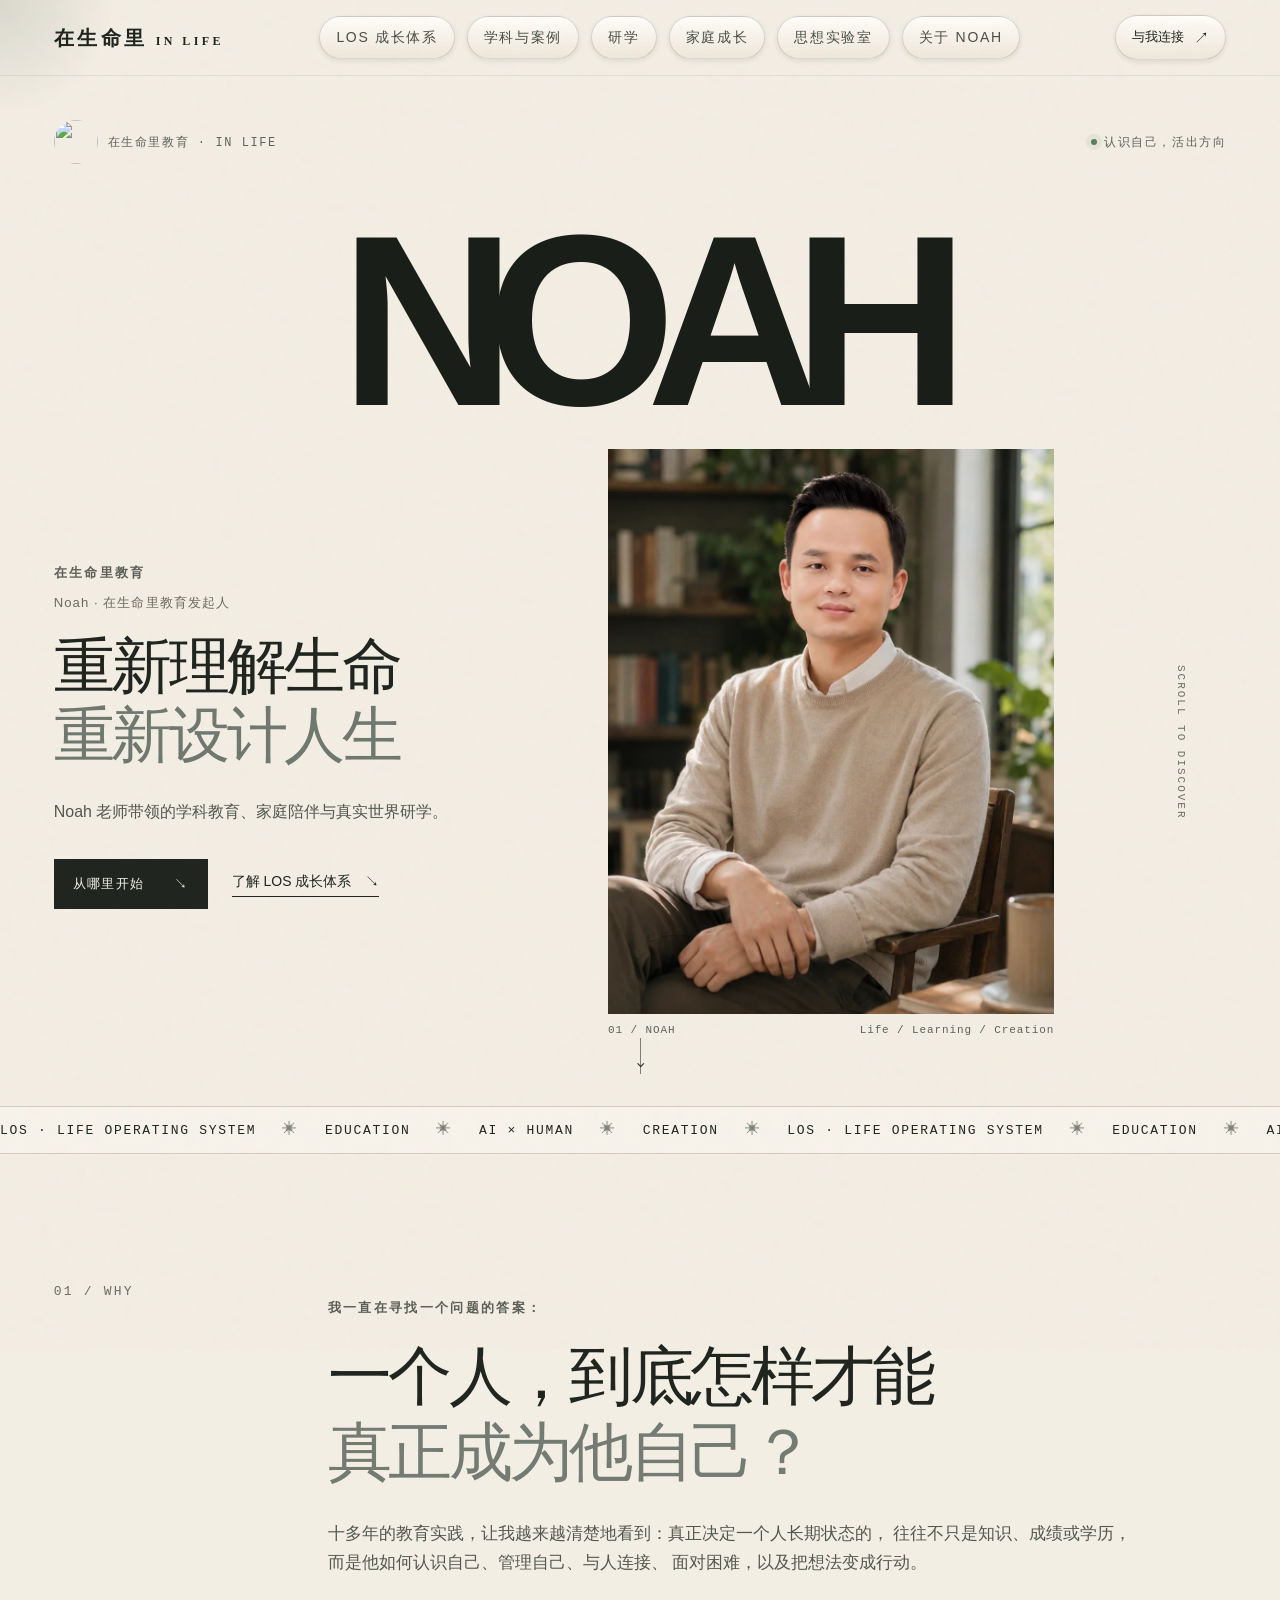
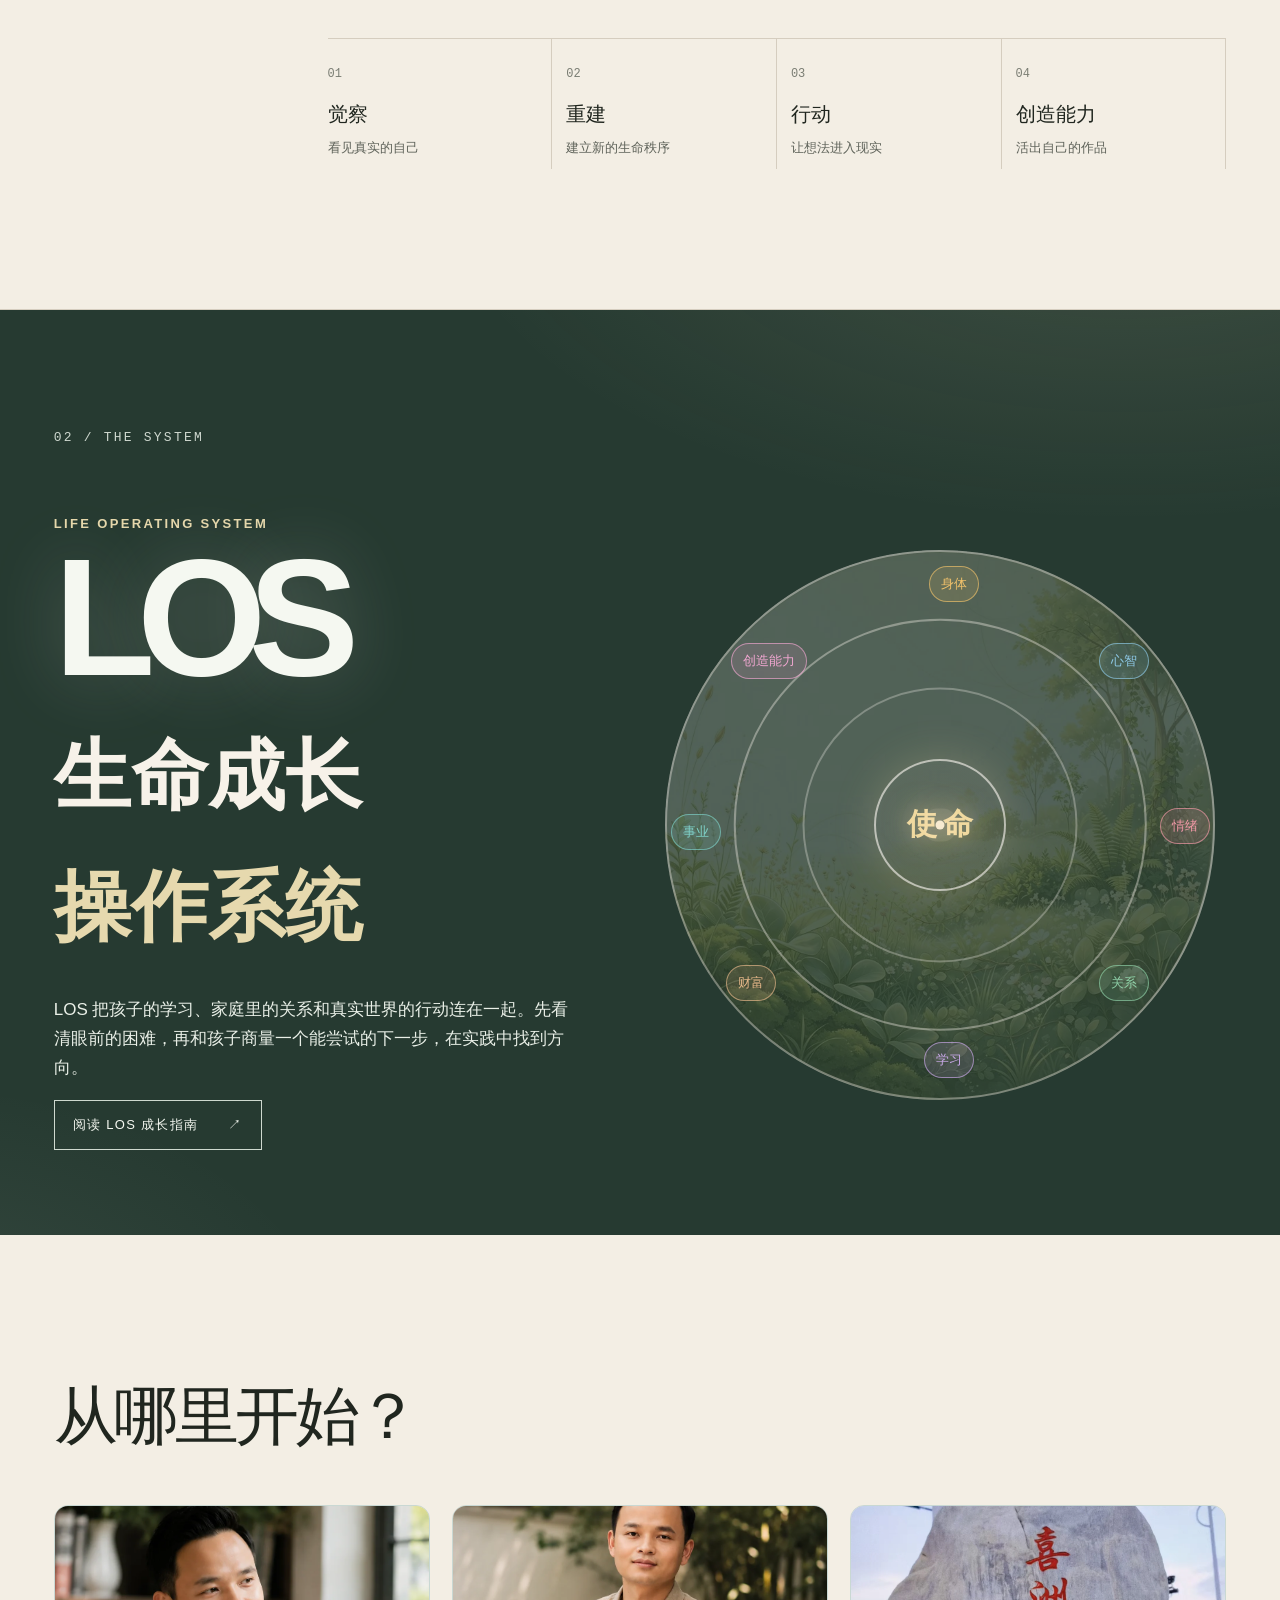
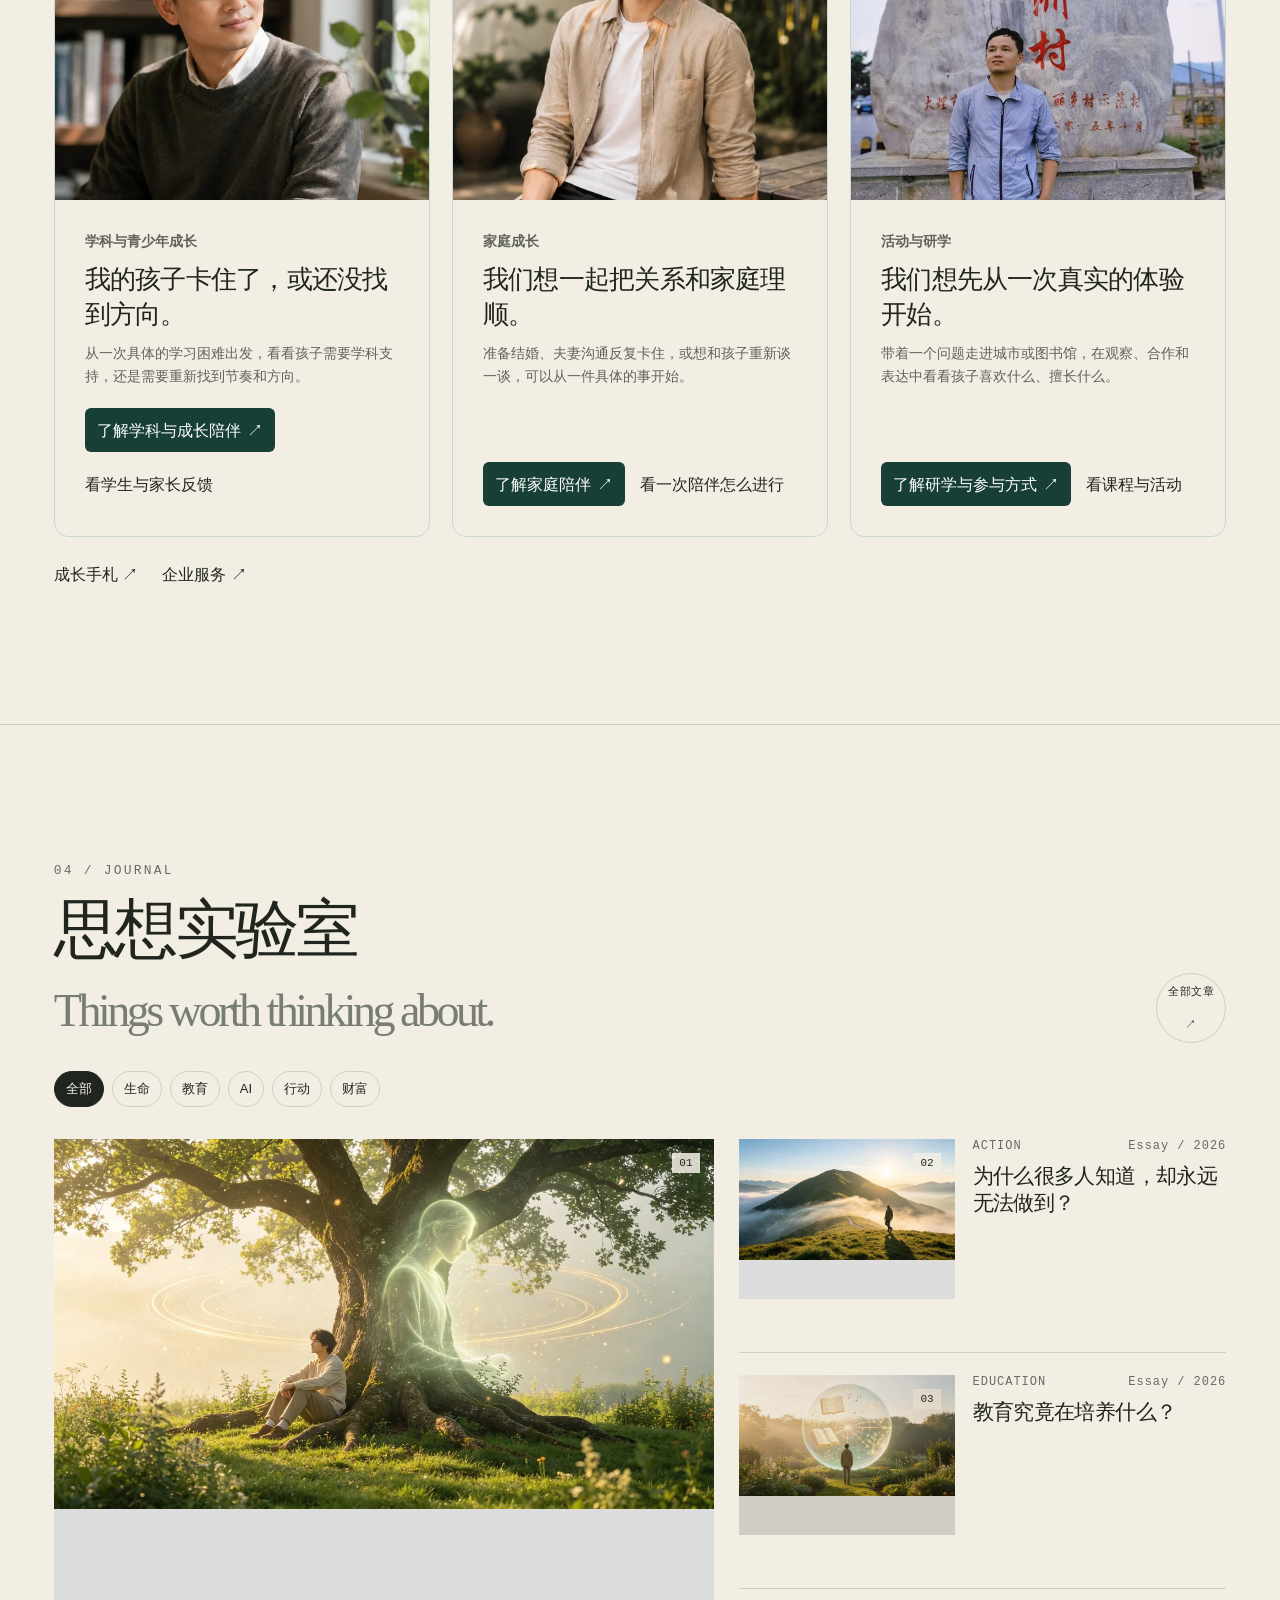
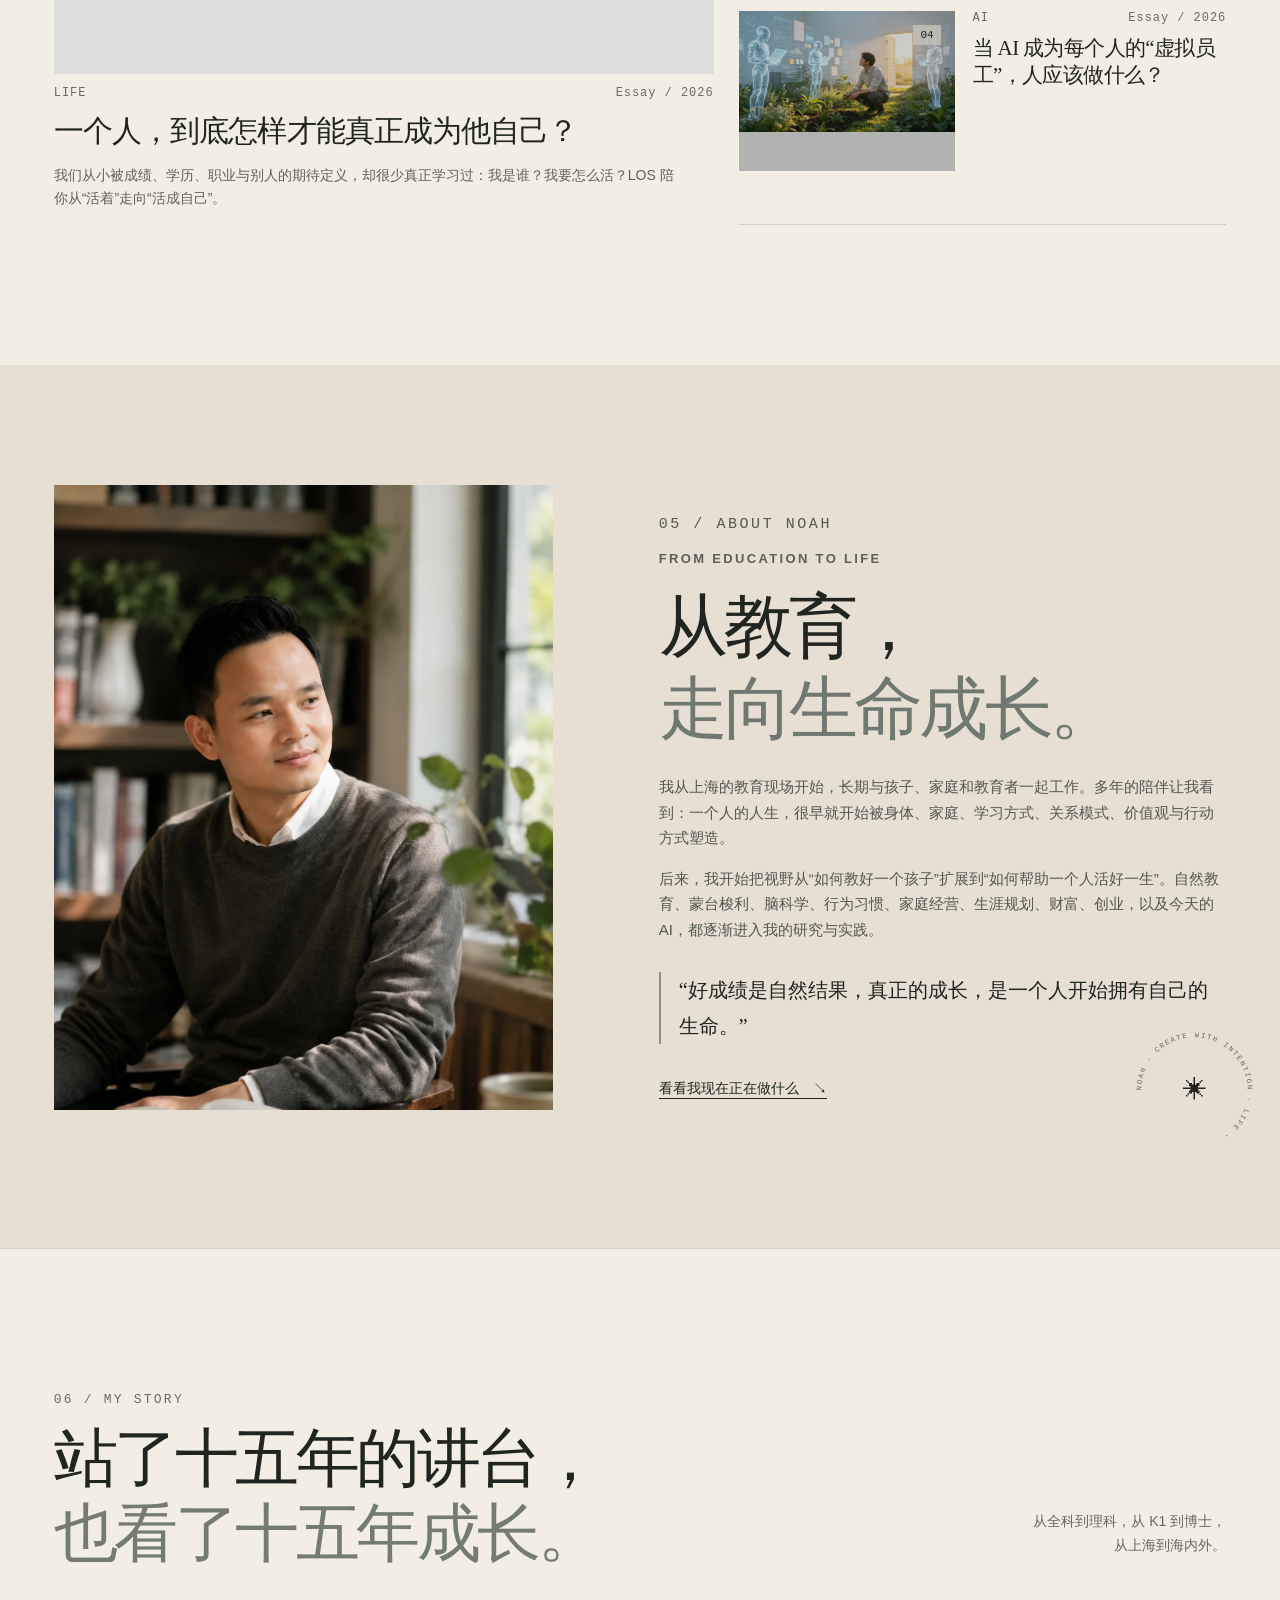
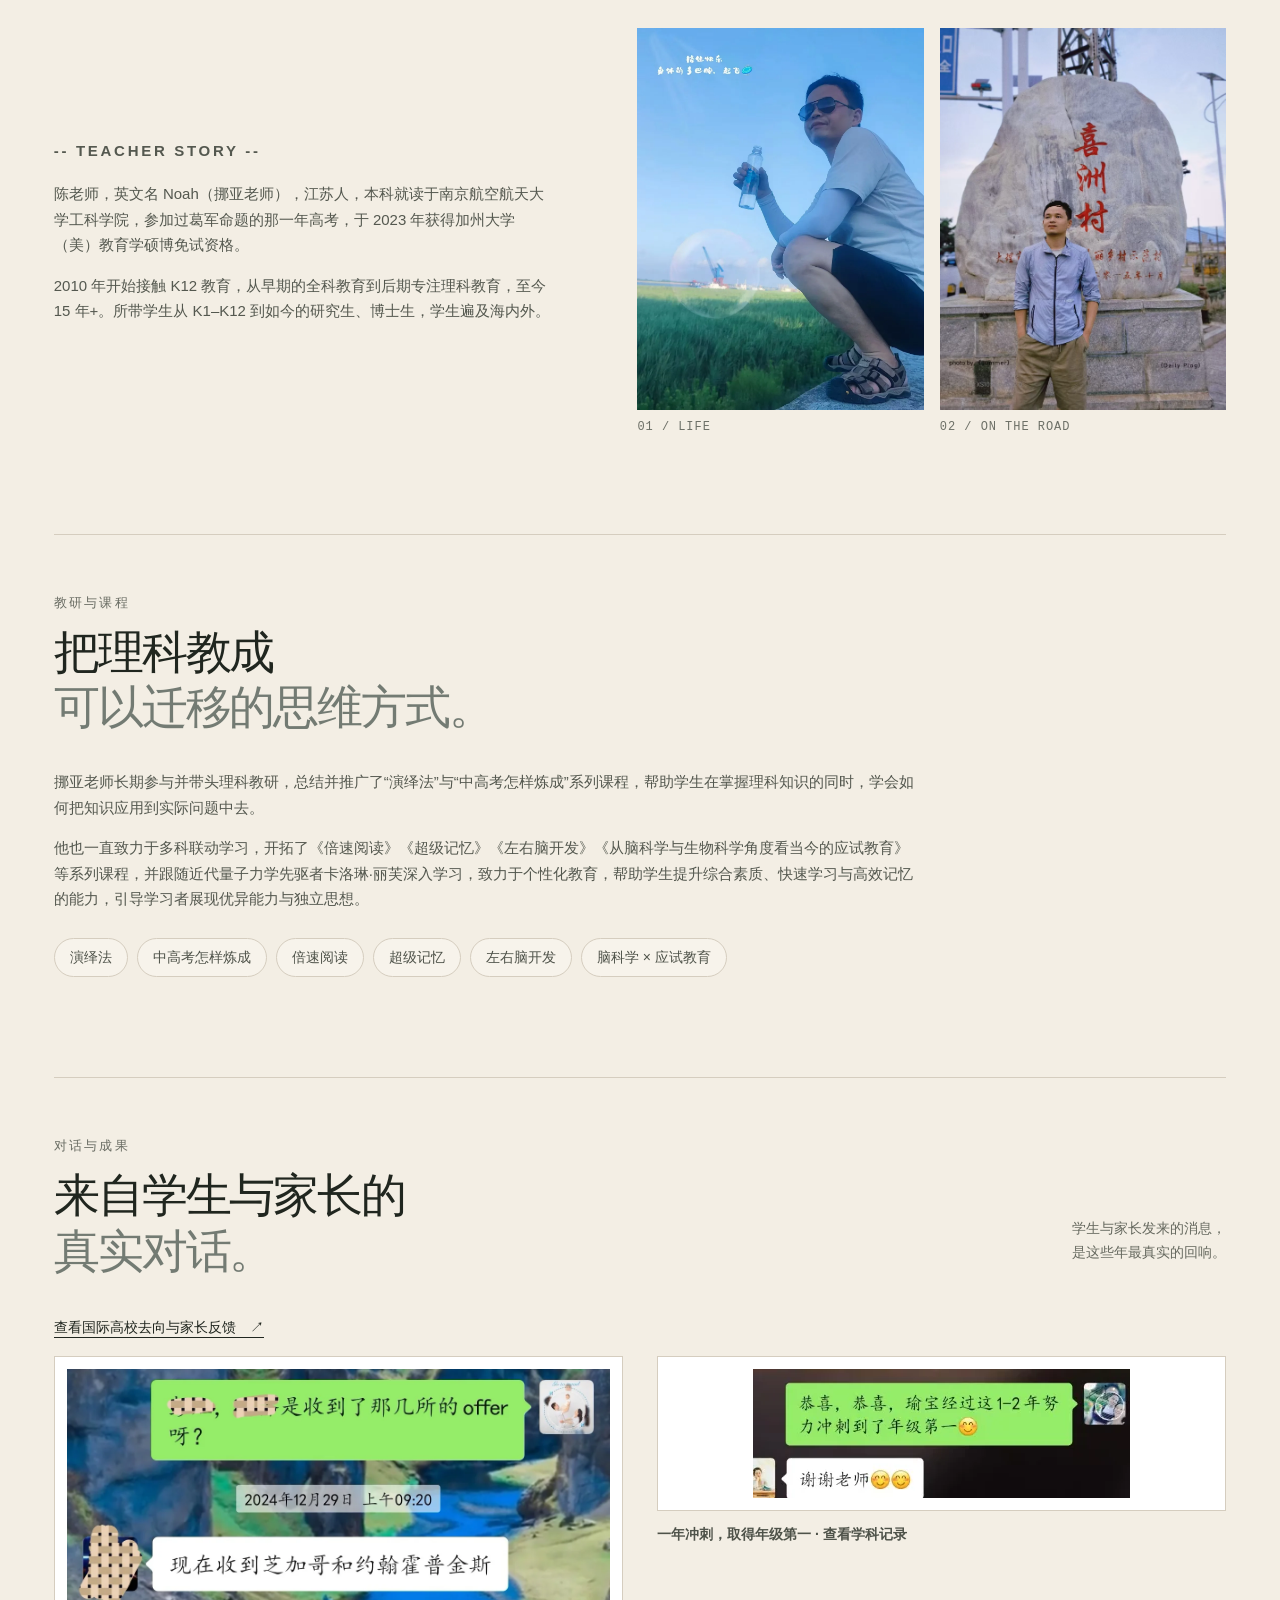
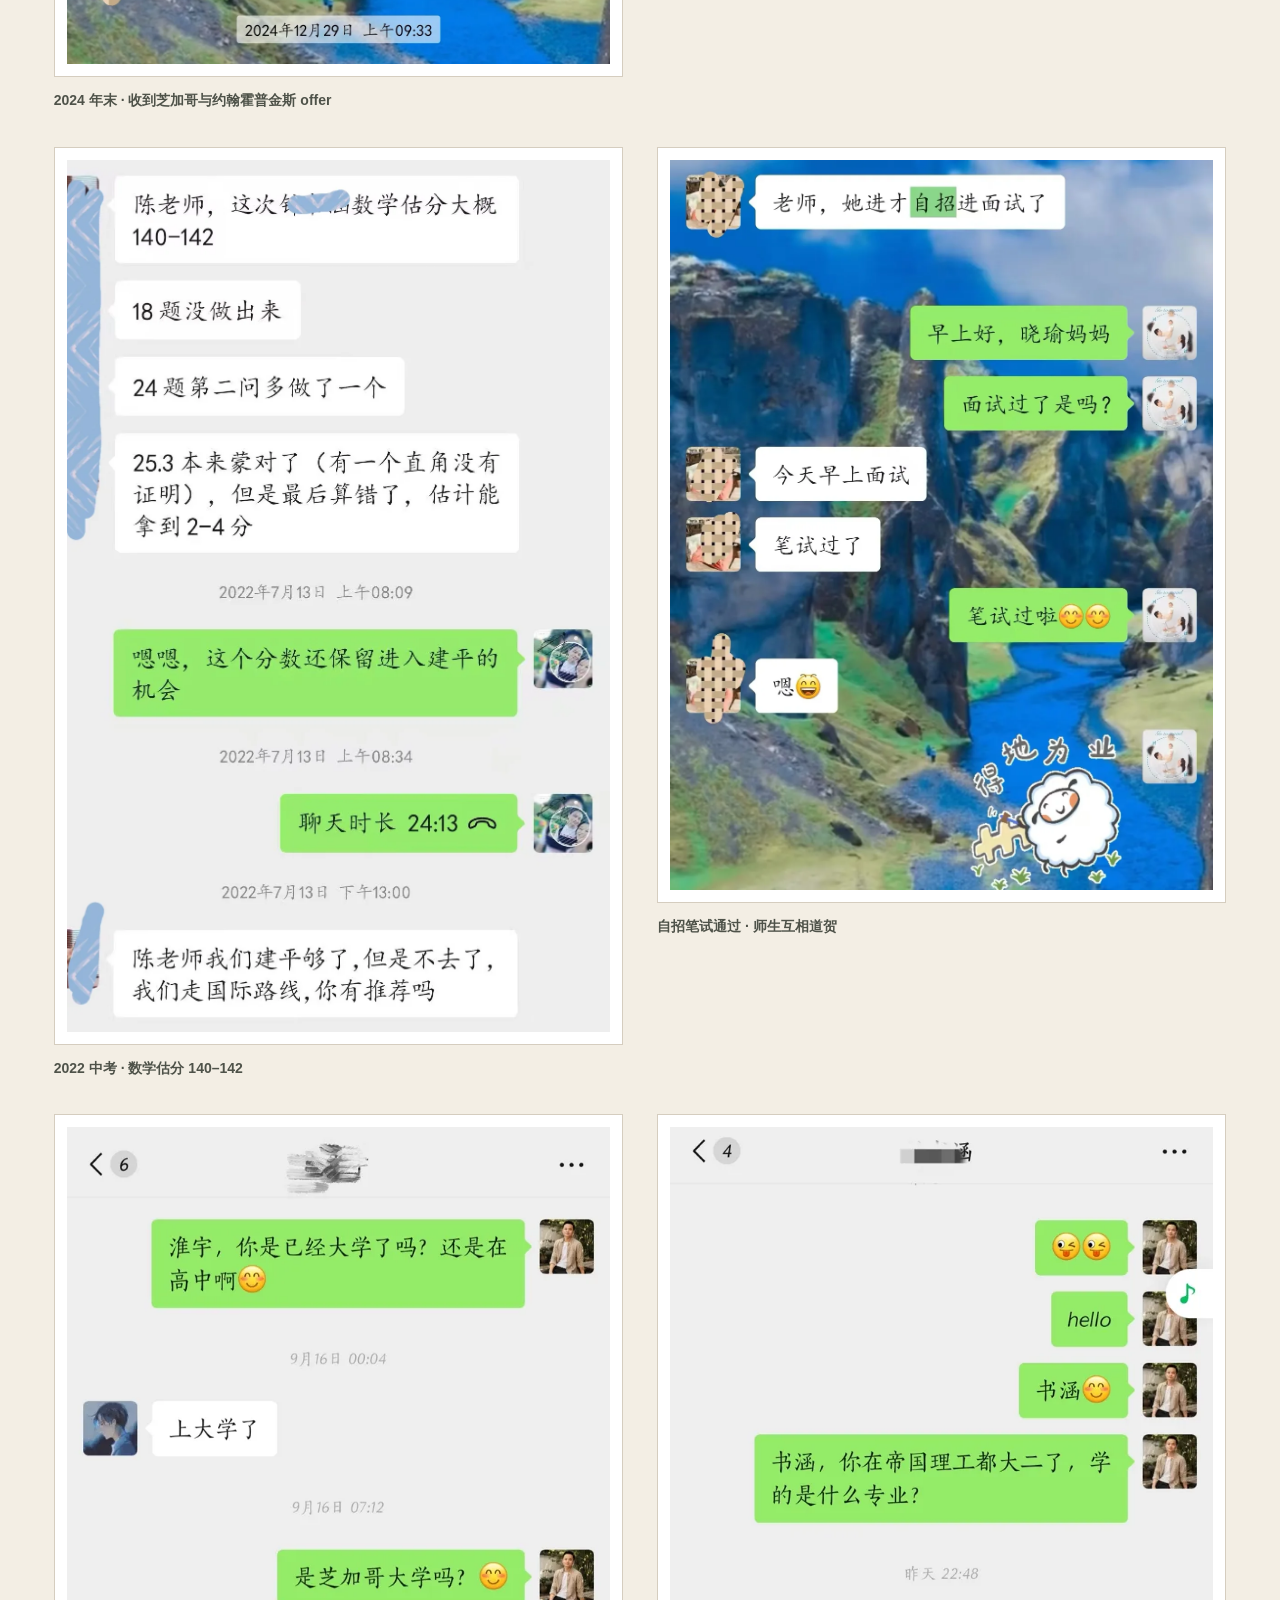
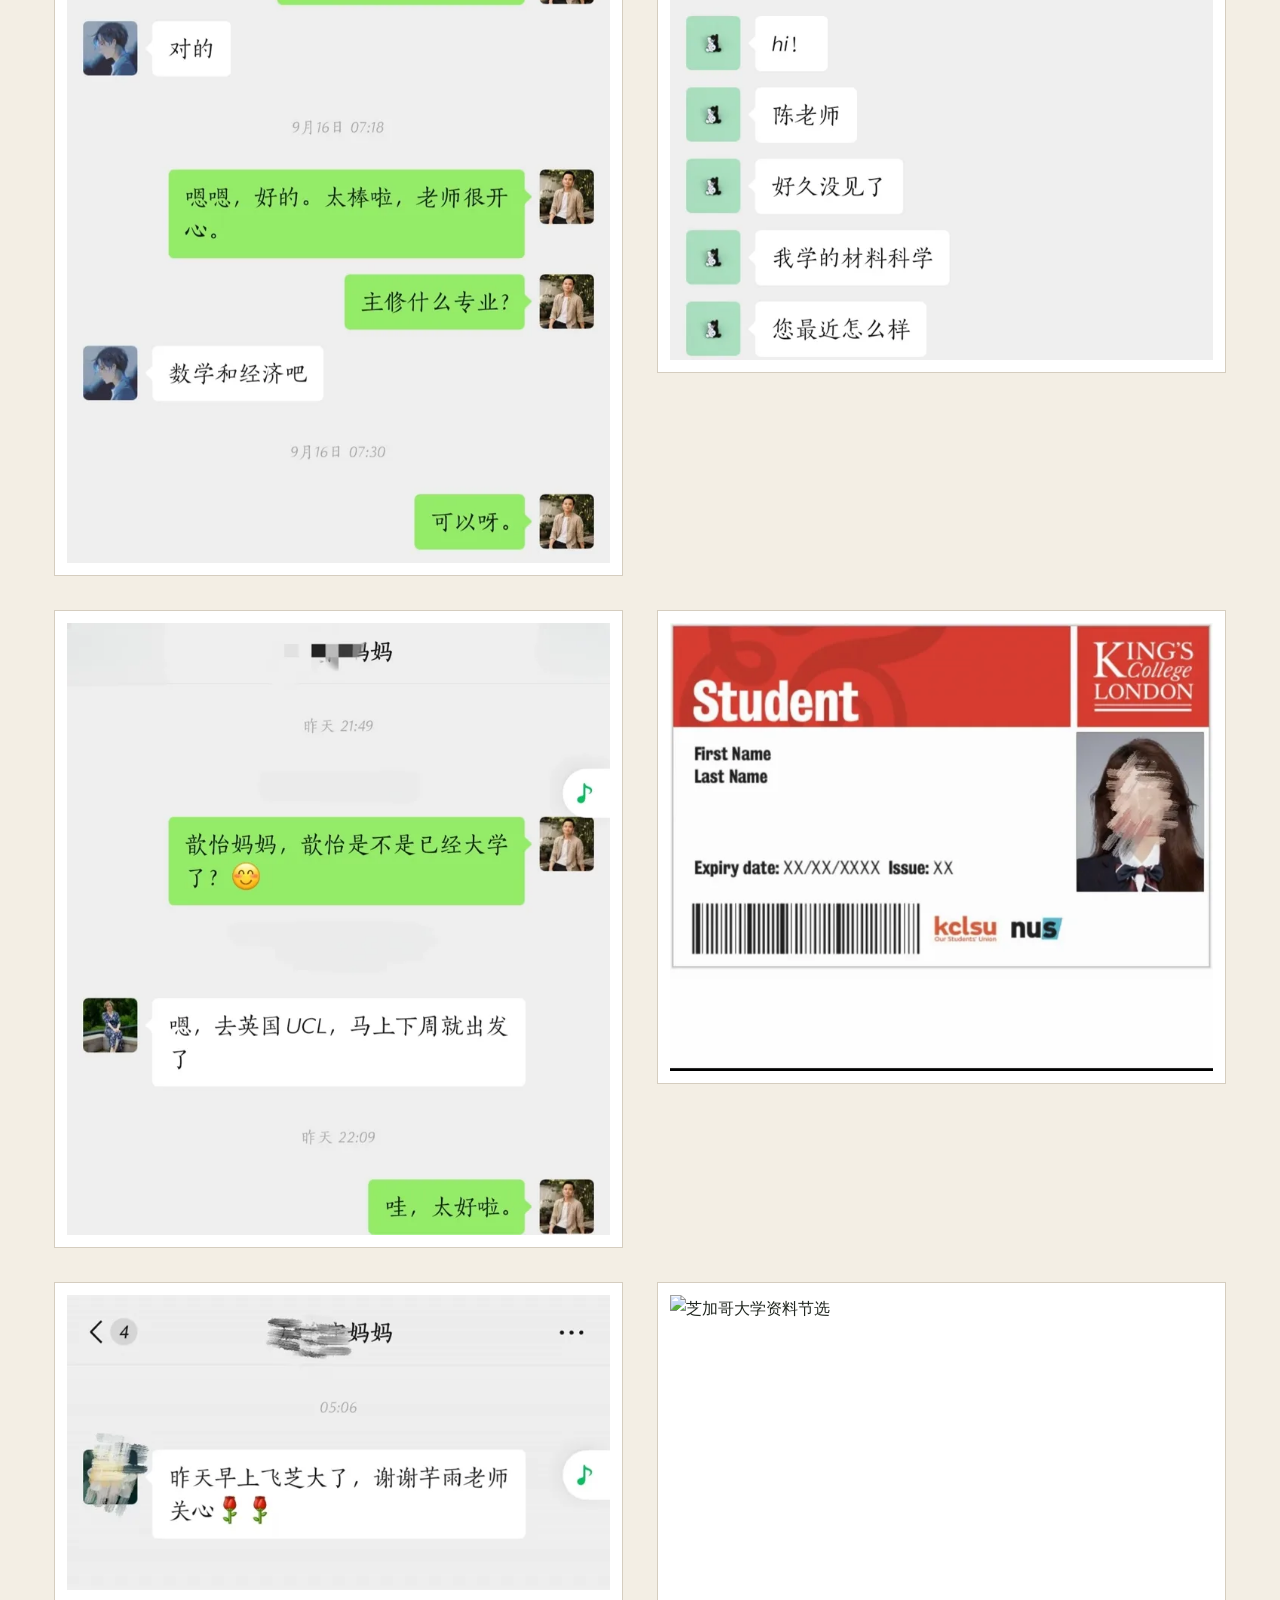
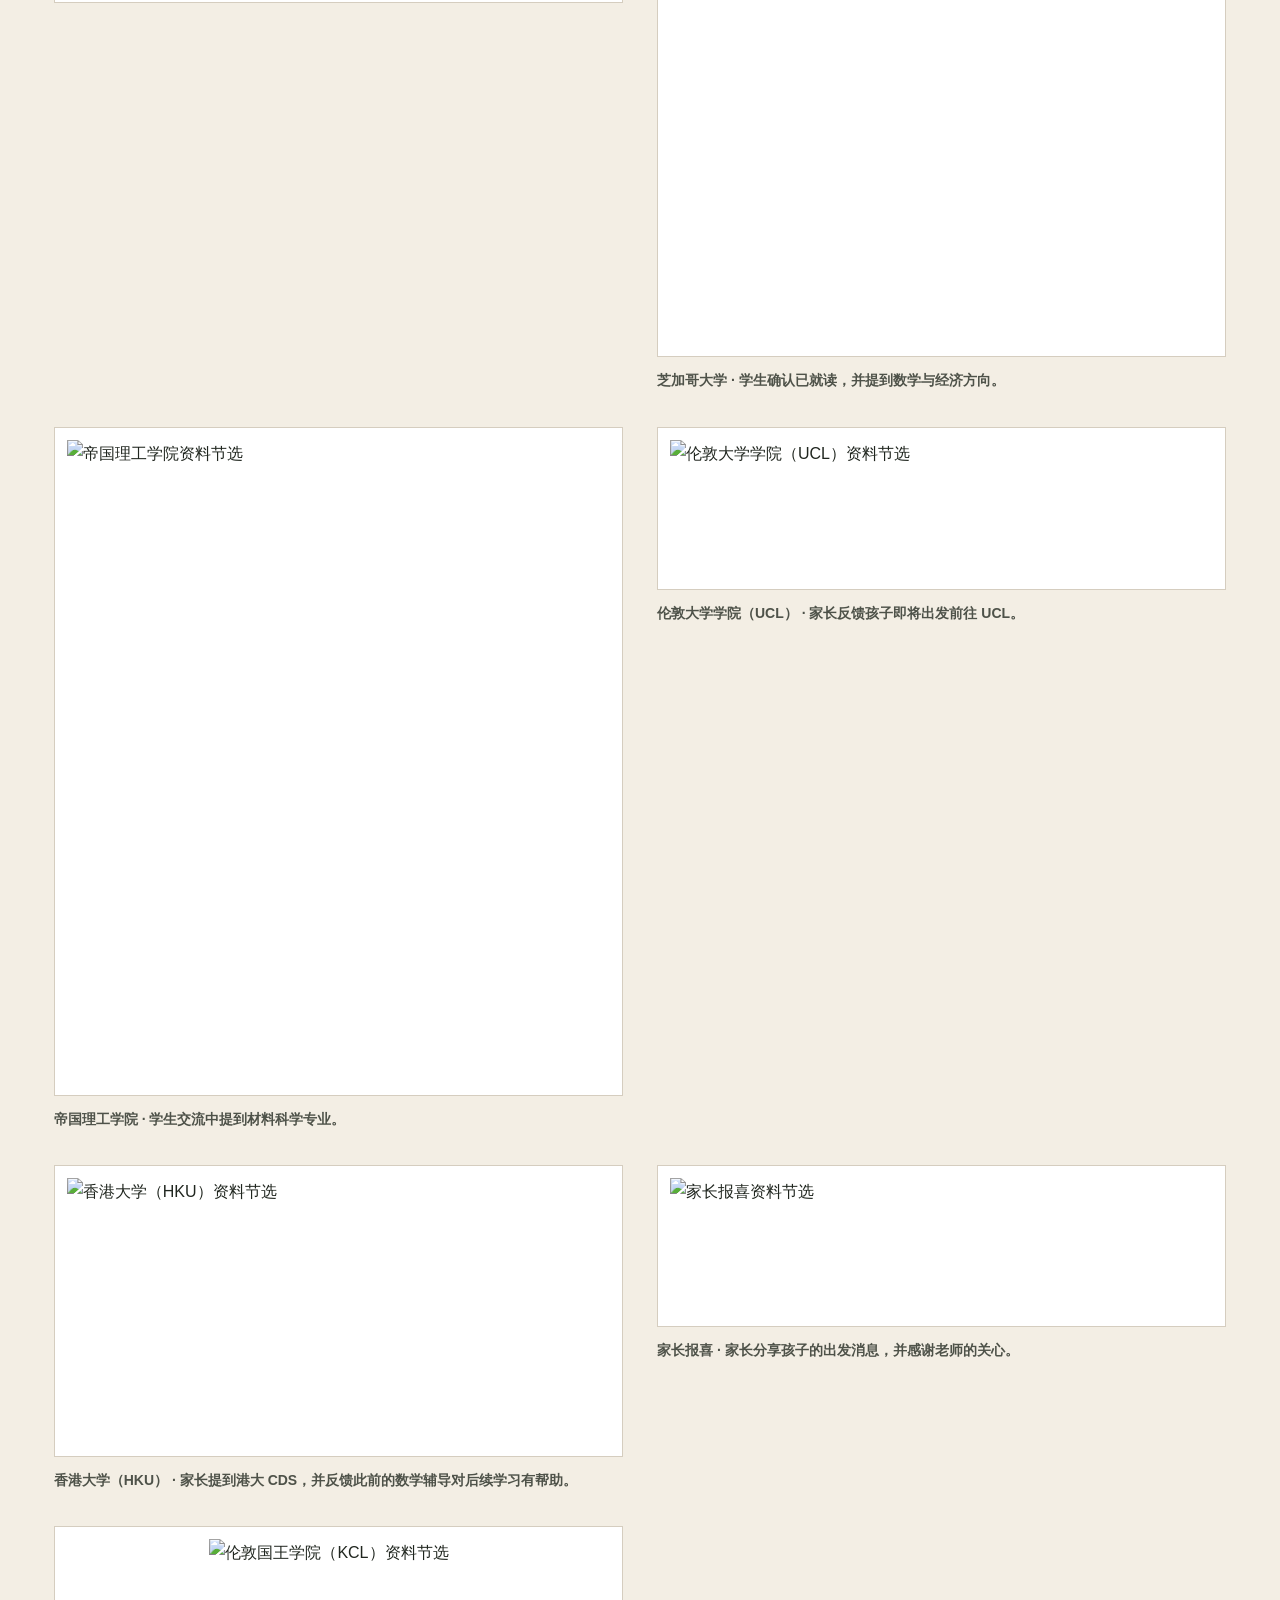
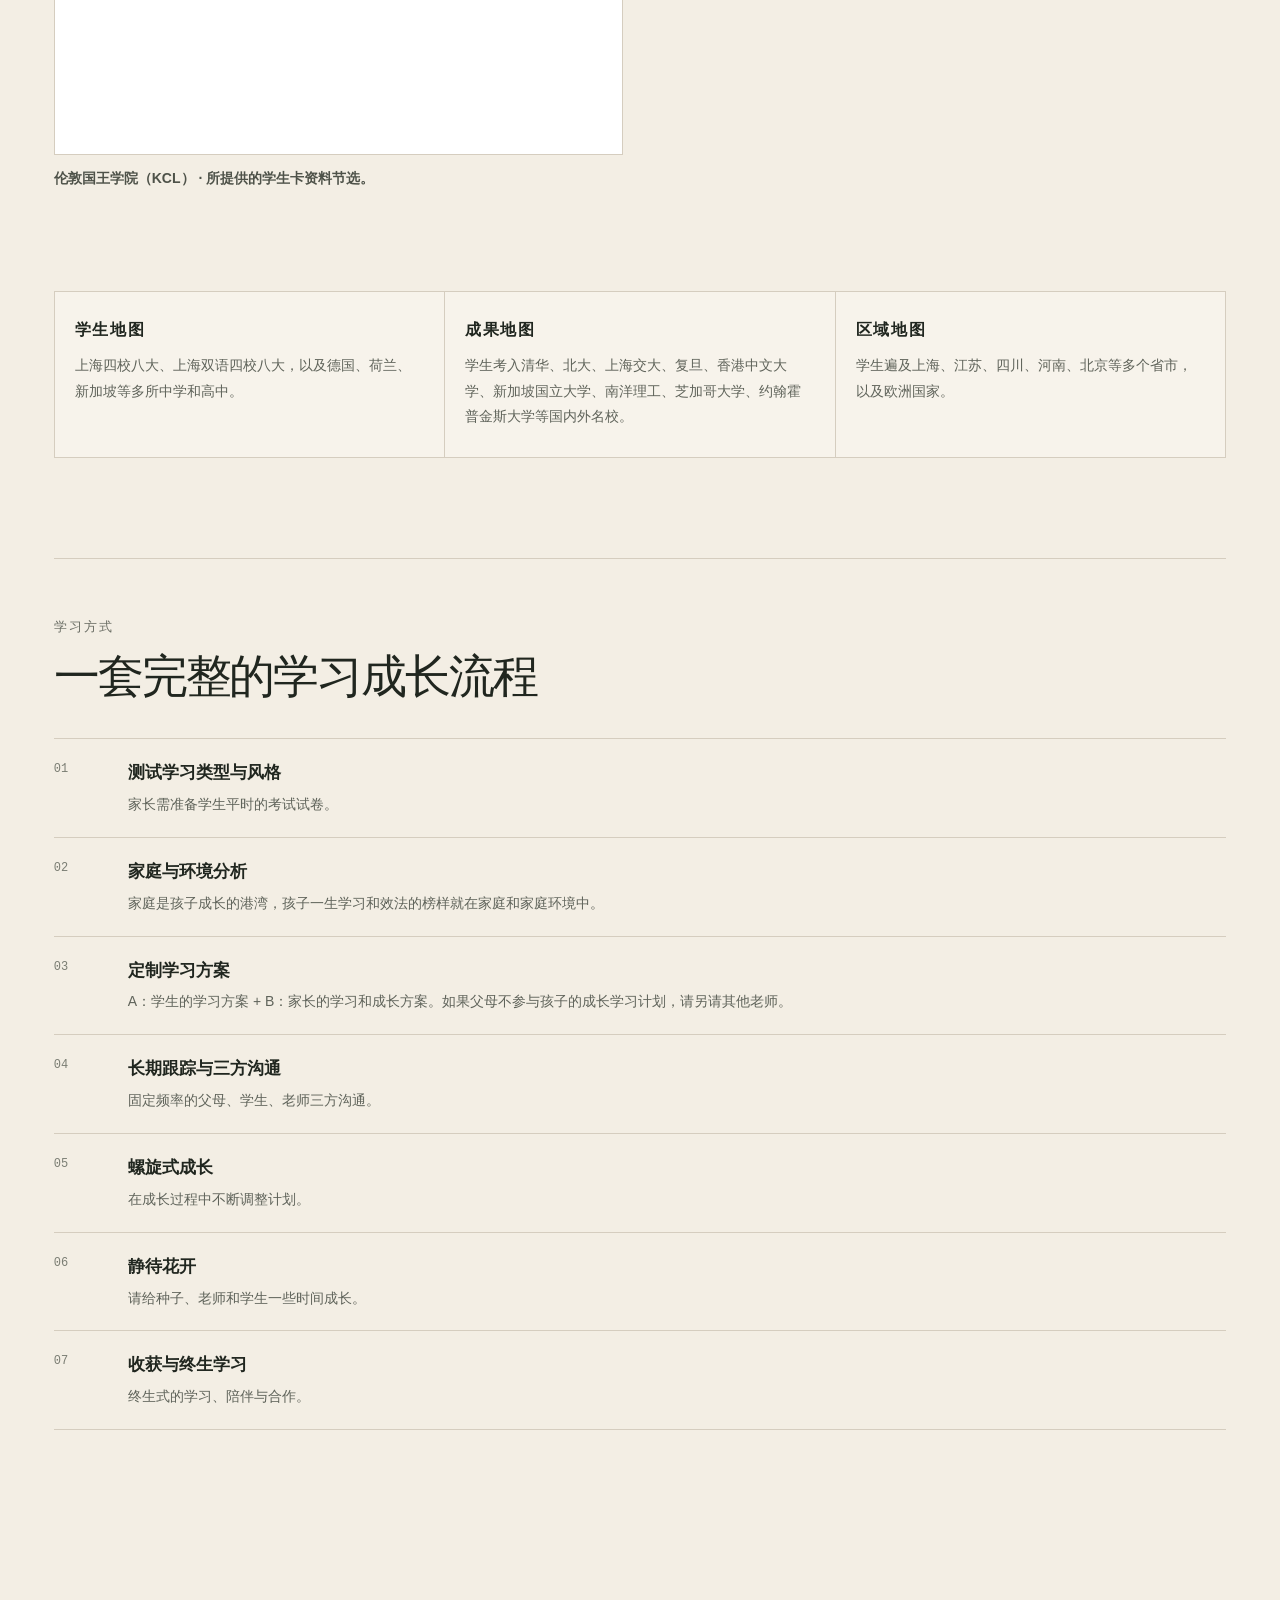
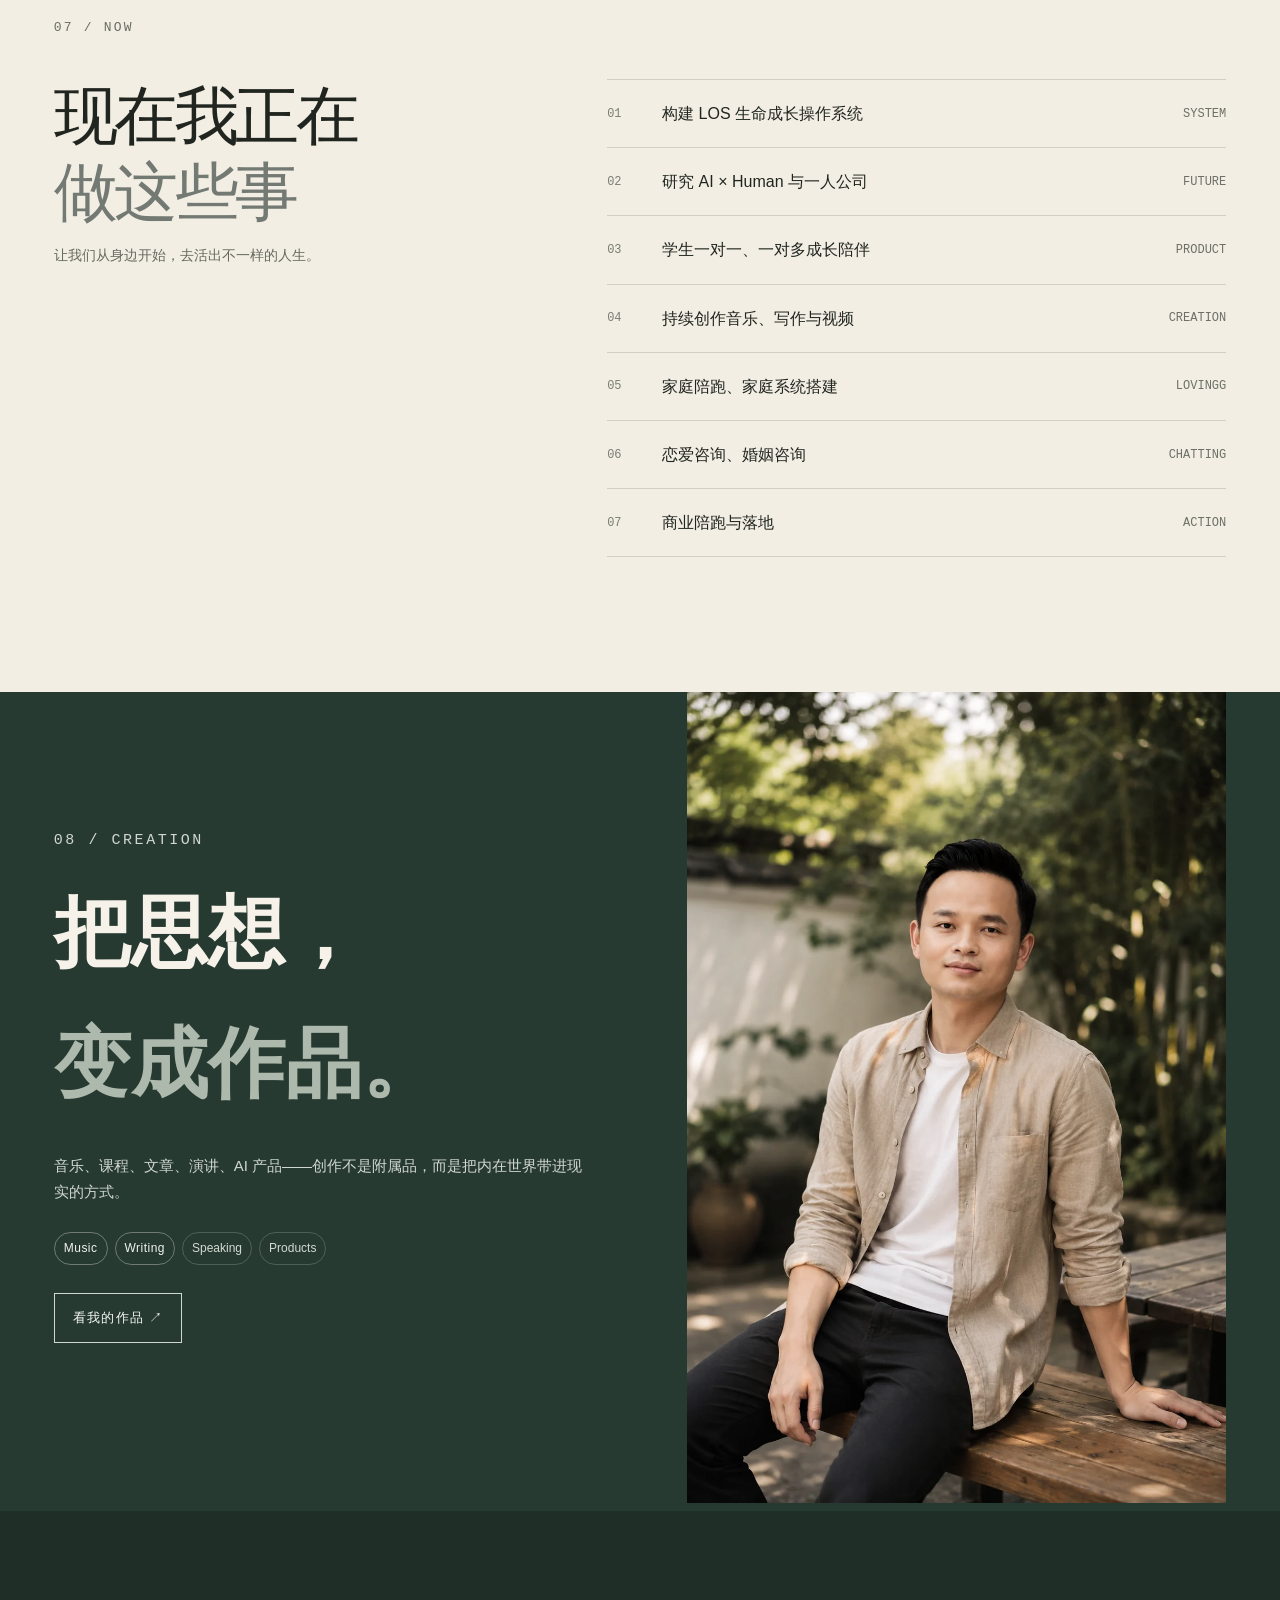
==== commit c7027132: "Add files via upload" ====
--- a/index.html
+++ b/index.html
@@ -42,7 +42,7 @@
   <main id="top">
     <section class="hero section-shell" data-theme="light">
       <div class="hero-top reveal">
-        <span>在生命里教育 · IN LIFE</span>
+        <a class="hero-brand" href="./"><img src="assets/in-life-logo.webp" alt="" width="44" height="44"><span>在生命里教育 · IN LIFE</span></a>
         <span class="status"><i></i> 认识自己，活出方向</span>
       </div>
 
@@ -303,22 +303,62 @@
           <div><p class="section-kicker reveal">对话与成果</p><h3 class="reveal">来自学生与家长的<br><em>真实对话。</em></h3></div>
           <p class="heading-note reveal">学生与家长发来的消息，<br>是这些年最真实的回响。</p>
         </div>
+        <p><a class="text-link" href="math.html#international-outcomes">查看国际高校去向与家长反馈 <span>↗</span></a></p>
         <div class="dialogue-grid">
           <figure class="dialogue-card">
-            <div class="dialogue-img"><a href="assets/dialogue-1.webp"><img src="assets/dialogue-1.webp" alt="收到芝加哥与约翰霍普金斯 offer 的对话"></a></div>
+            <div class="dialogue-img"><a href="assets/dialogue-1.webp"><img src="assets/dialogue-1.webp" width="1200" height="652" alt="收到芝加哥与约翰霍普金斯 offer 的对话"></a></div>
             <figcaption>2024 年末 · 收到芝加哥与约翰霍普金斯 offer</figcaption>
           </figure>
           <figure class="dialogue-card">
-            <div class="dialogue-img"><a href="assets/dialogue-2.webp"><img src="assets/dialogue-2.webp" alt="冲刺年级第一的对话"></a></div>
+            <div class="dialogue-img"><a href="assets/dialogue-2.webp"><img src="assets/dialogue-2.webp" width="377" height="129" alt="冲刺年级第一的对话"></a></div>
             <figcaption>一年冲刺，取得年级第一 · <a href="math.html#year-first">查看学科记录</a></figcaption>
           </figure>
           <figure class="dialogue-card">
-            <div class="dialogue-img"><a href="assets/dialogue-3.webp"><img src="assets/dialogue-3.webp" alt="中考数学估分 140-142 的对话"></a></div>
+            <div class="dialogue-img"><a href="assets/dialogue-3.webp"><img src="assets/dialogue-3.webp" width="1109" height="1779" alt="中考数学估分 140-142 的对话"></a></div>
             <figcaption>2022 中考 · 数学估分 140–142</figcaption>
           </figure>
           <figure class="dialogue-card">
-            <div class="dialogue-img"><a href="assets/dialogue-4.webp"><img src="assets/dialogue-4.webp" alt="自招笔试通过的对话"></a></div>
+            <div class="dialogue-img"><a href="assets/dialogue-4.webp"><img src="assets/dialogue-4.webp" width="1200" height="1613" alt="自招笔试通过的对话"></a></div>
             <figcaption>自招笔试通过 · 师生互相道贺</figcaption>
+          </figure>
+          <figure class="dialogue-card">
+            <div class="dialogue-img"><a href="assets/dialogue-5.webp"><img src="assets/dialogue-5.webp" width="720" height="1372" alt="学生与家长的对话记录（第5张）"></a></div>
+          </figure>
+          <figure class="dialogue-card">
+            <div class="dialogue-img"><a href="assets/dialogue-6.webp"><img src="assets/dialogue-6.webp" width="720" height="1104" alt="学生与家长的对话记录（第6张）"></a></div>
+          </figure>
+          <figure class="dialogue-card">
+            <div class="dialogue-img"><a href="assets/dialogue-7.webp"><img src="assets/dialogue-7.webp" width="720" height="812" alt="学生与家长的对话记录（第7张）"></a></div>
+          </figure>
+          <figure class="dialogue-card">
+            <div class="dialogue-img"><a href="assets/dialogue-8.webp"><img src="assets/dialogue-8.webp" width="720" height="594" alt="学生与家长的对话记录（第8张）"></a></div>
+          </figure>
+          <figure class="dialogue-card">
+            <div class="dialogue-img"><a href="assets/dialogue-9.webp"><img src="assets/dialogue-9.webp" width="720" height="390" alt="学生与家长的对话记录（第9张）"></a></div>
+          </figure>
+          <figure class="dialogue-card">
+            <div class="dialogue-img"><a href="assets/outcome-chicago.webp"><img src="assets/outcome-chicago.webp" width="670" height="800" alt="芝加哥大学资料节选"></a></div>
+            <figcaption>芝加哥大学 · 学生确认已就读，并提到数学与经济方向。</figcaption>
+          </figure>
+          <figure class="dialogue-card">
+            <div class="dialogue-img"><a href="assets/outcome-imperial.webp"><img src="assets/outcome-imperial.webp" width="676" height="800" alt="帝国理工学院资料节选"></a></div>
+            <figcaption>帝国理工学院 · 学生交流中提到材料科学专业。</figcaption>
+          </figure>
+          <figure class="dialogue-card">
+            <div class="dialogue-img"><a href="assets/outcome-ucl.webp"><img src="assets/outcome-ucl.webp" width="760" height="192" alt="伦敦大学学院（UCL）资料节选"></a></div>
+            <figcaption>伦敦大学学院（UCL） · 家长反馈孩子即将出发前往 UCL。</figcaption>
+          </figure>
+          <figure class="dialogue-card">
+            <div class="dialogue-img"><a href="assets/outcome-hku.webp"><img src="assets/outcome-hku.webp" width="674" height="329" alt="香港大学（HKU）资料节选"></a></div>
+            <figcaption>香港大学（HKU） · 家长提到港大 CDS，并反馈此前的数学辅导对后续学习有帮助。</figcaption>
+          </figure>
+          <figure class="dialogue-card">
+            <div class="dialogue-img"><a href="assets/outcome-wisconsin.webp"><img src="assets/outcome-wisconsin.webp" width="760" height="189" alt="家长报喜资料节选"></a></div>
+            <figcaption>家长报喜 · 家长分享孩子的出发消息，并感谢老师的关心。</figcaption>
+          </figure>
+          <figure class="dialogue-card">
+            <div class="dialogue-img"><a href="assets/outcome-kcl.webp"><img src="assets/outcome-kcl.webp" width="258" height="203" alt="伦敦国王学院（KCL）资料节选"></a></div>
+            <figcaption>伦敦国王学院（KCL） · 所提供的学生卡资料节选。</figcaption>
           </figure>
         </div>
       </div>
--- a/styles.css
+++ b/styles.css
@@ -78,9 +78,9 @@
 .course-tags{display:flex;flex-wrap:wrap;gap:9px;margin-top:26px}
 .course-tags span{border:1px solid var(--line);border-radius:999px;padding:7px 15px;font-size:14px;color:#4e5249;background:var(--paper)}
 .dialogue-grid{display:grid;grid-template-columns:1fr 1fr;gap:34px}
-.dialogue-card{margin:0}
-.dialogue-img{background:#fff;border:1px solid var(--line);display:grid;place-items:center;padding:12px;min-height:230px}
-.dialogue-img img{max-width:100%;max-height:560px;object-fit:contain;display:block;margin:auto}
+.dialogue-card{margin:0;min-width:0}
+.dialogue-img{background:#fff;border:1px solid var(--line);display:grid;grid-template-columns:minmax(0,1fr);place-items:center;padding:12px}
+.dialogue-img img{max-width:100%;height:auto;object-fit:contain;display:block;margin:auto}
 .dialogue-card figcaption{margin-top:12px;font-size:14px;color:#4e5249;font-weight:600}
 .maps-block{display:grid;grid-template-columns:repeat(3,1fr);border-left:1px solid var(--line);border-top:1px solid var(--line);margin-top:100px}
 .map-col{padding:24px 20px 28px;border-right:1px solid var(--line);border-bottom:1px solid var(--line);background:var(--paper)}
@@ -186,3 +186,5 @@
 .visitor-actions a{display:inline-flex;align-items:center;min-height:44px;text-underline-offset:4px}
 .visitor-primary{background:#173f36;color:#fff;border-radius:6px;padding:7px 12px;gap:6px;text-decoration:none}
 .visitor-primary:hover{text-decoration:underline}
+
+.hero-brand{display:inline-flex;align-items:center;gap:10px;color:inherit;text-decoration:none}.hero-brand img{width:44px;height:44px;border-radius:50%;object-fit:contain}@media(max-width:720px){.hero-brand img{width:36px;height:36px}}
